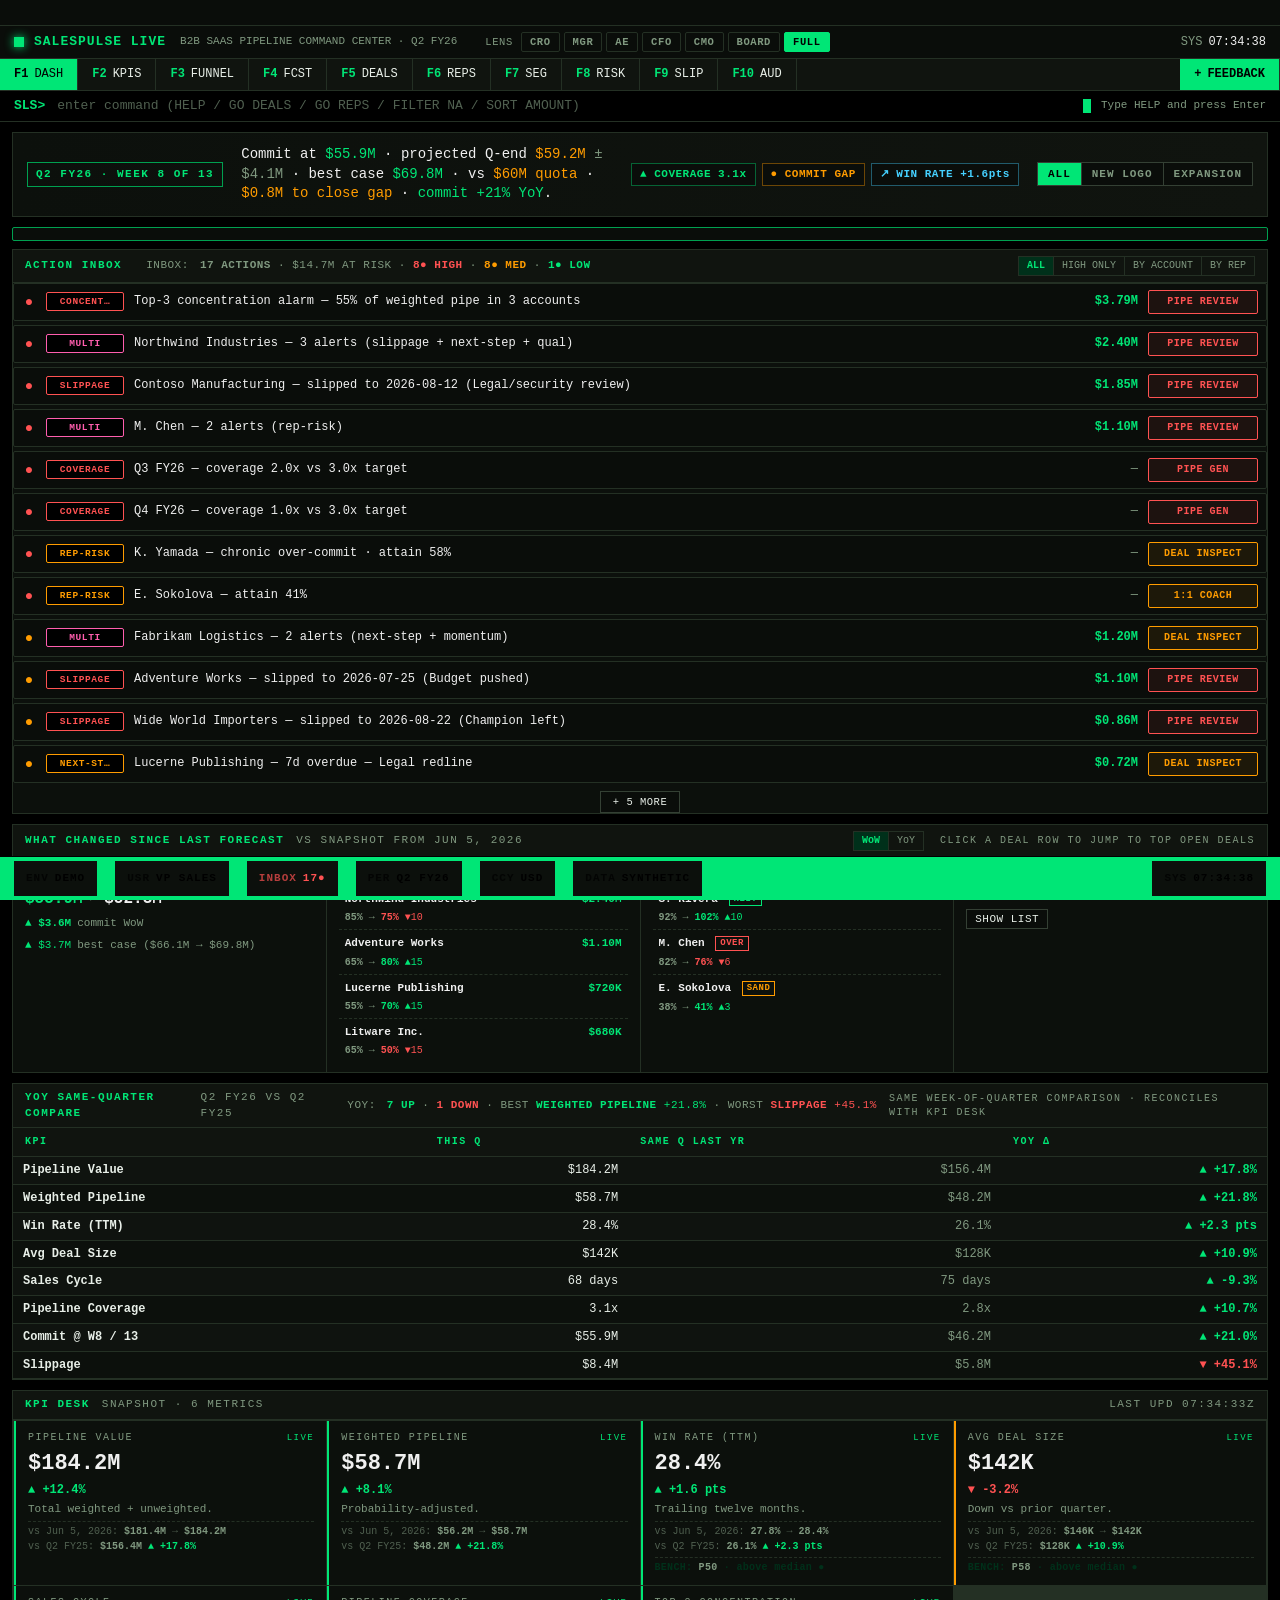
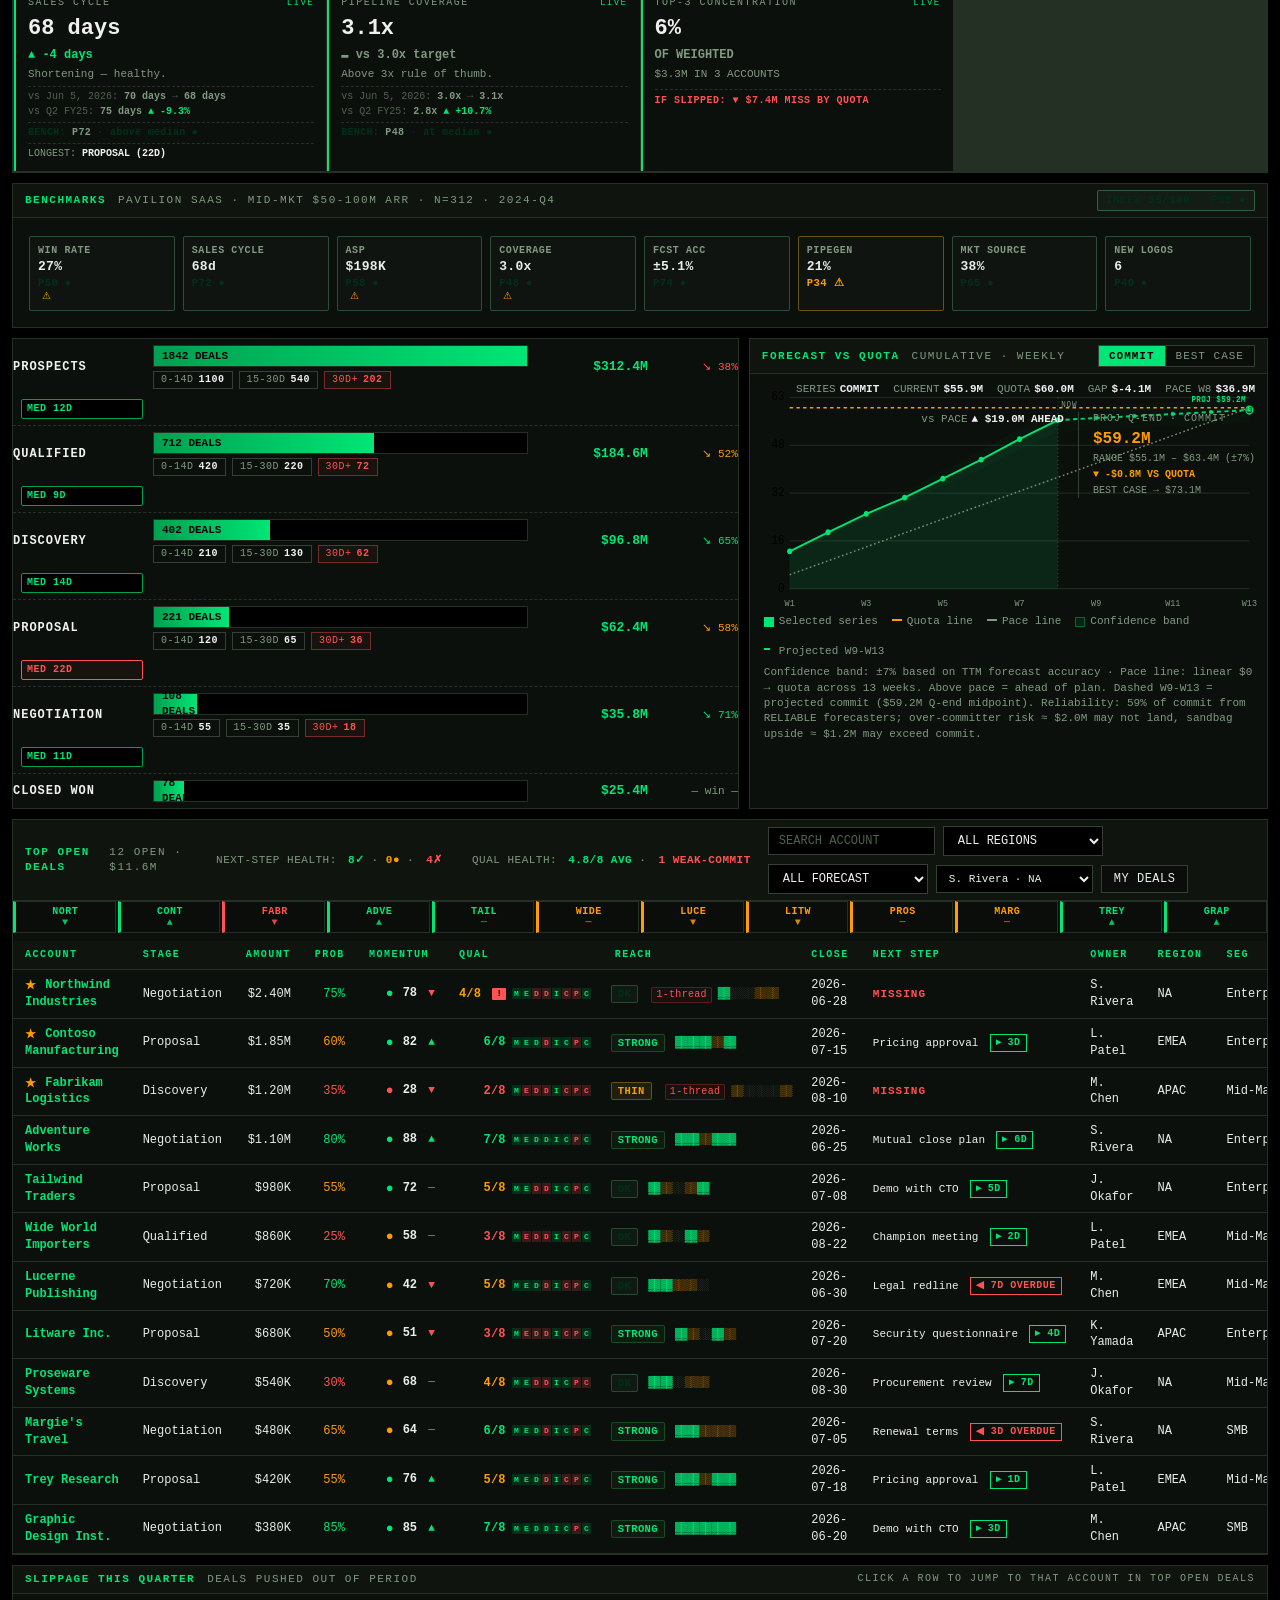
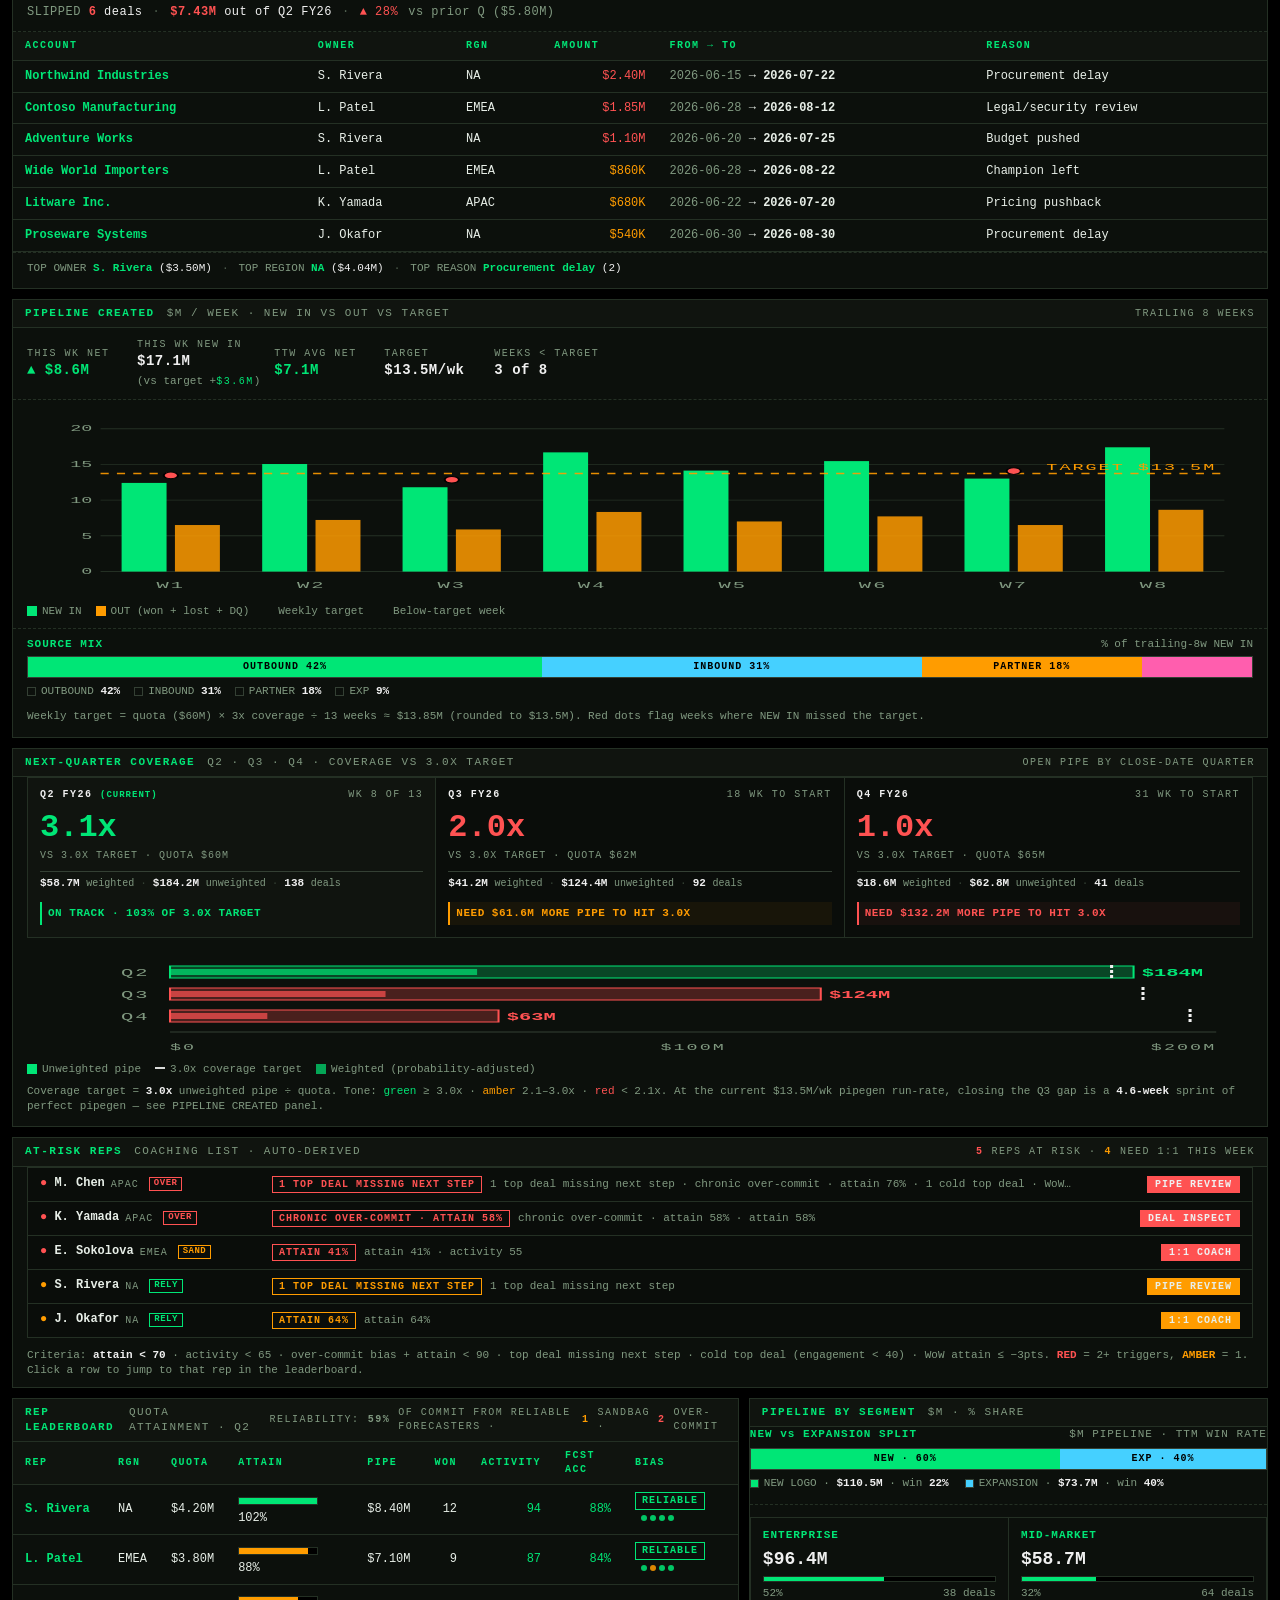
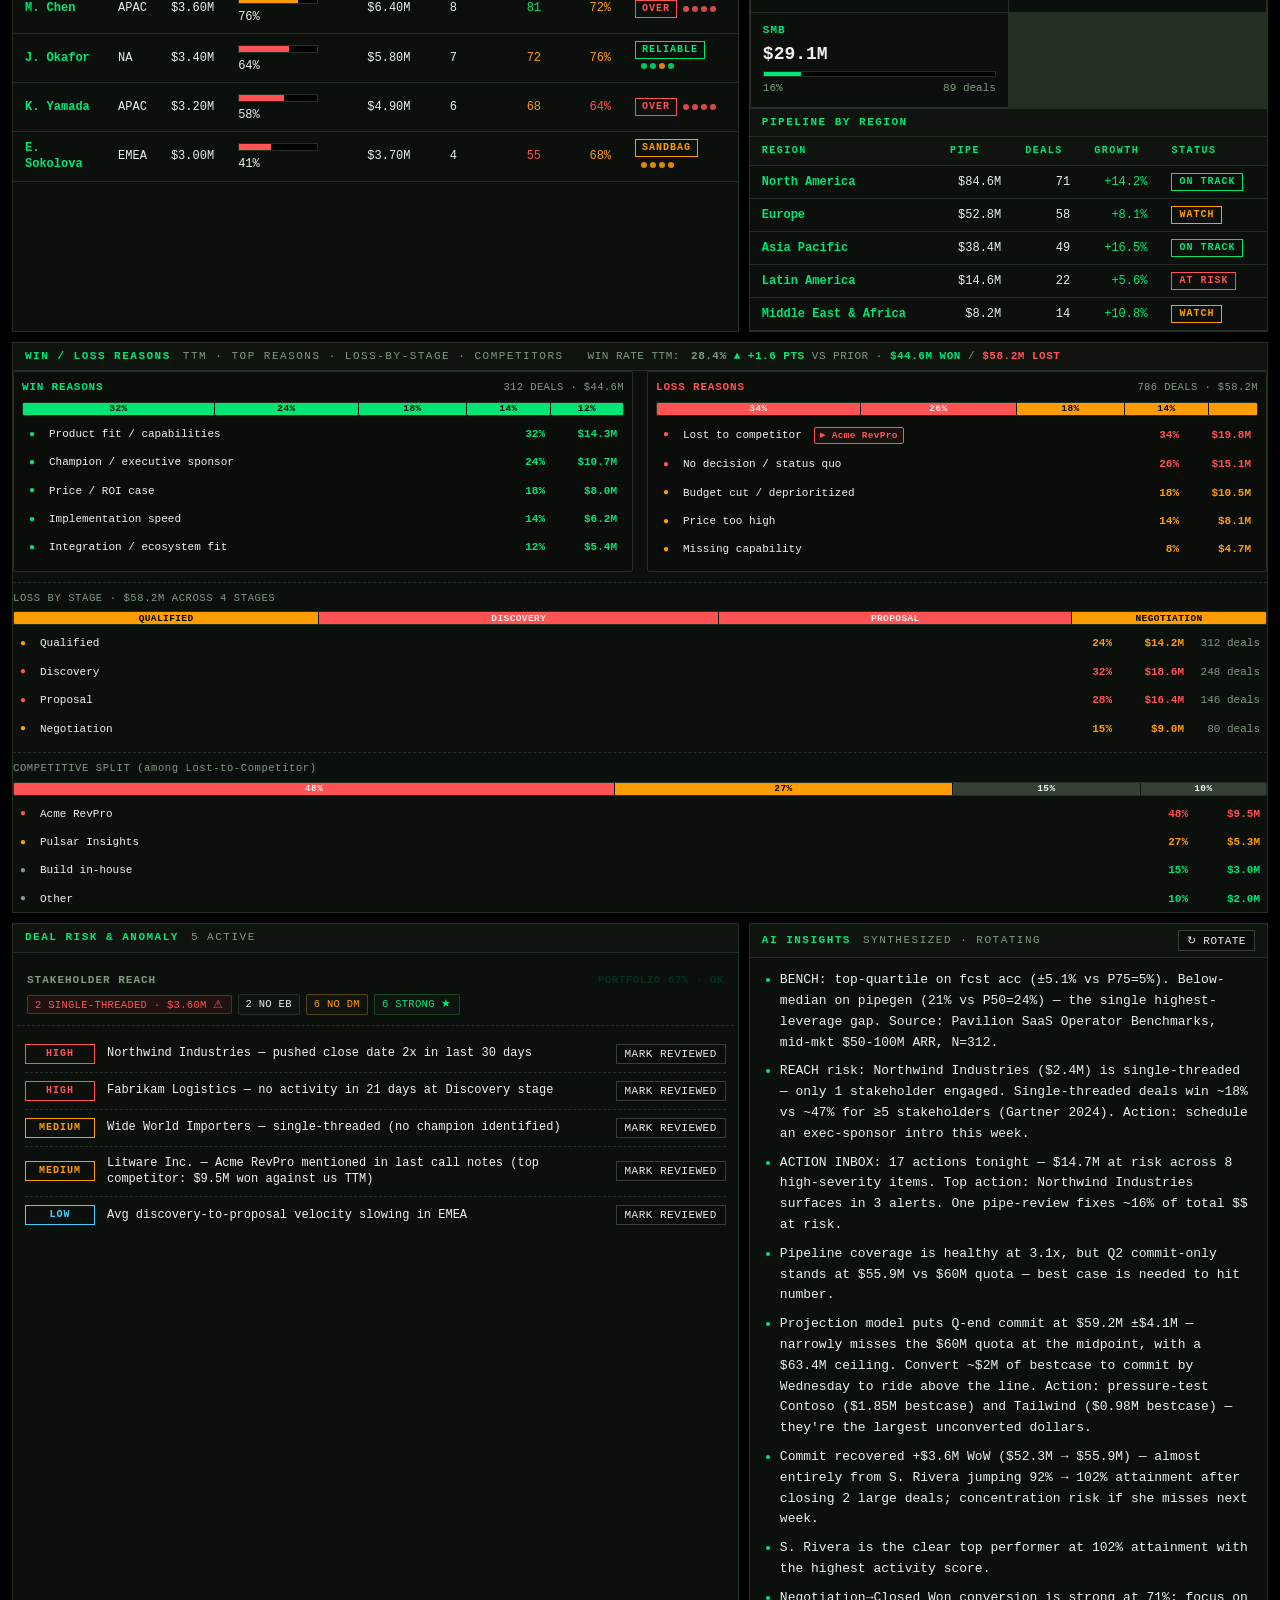
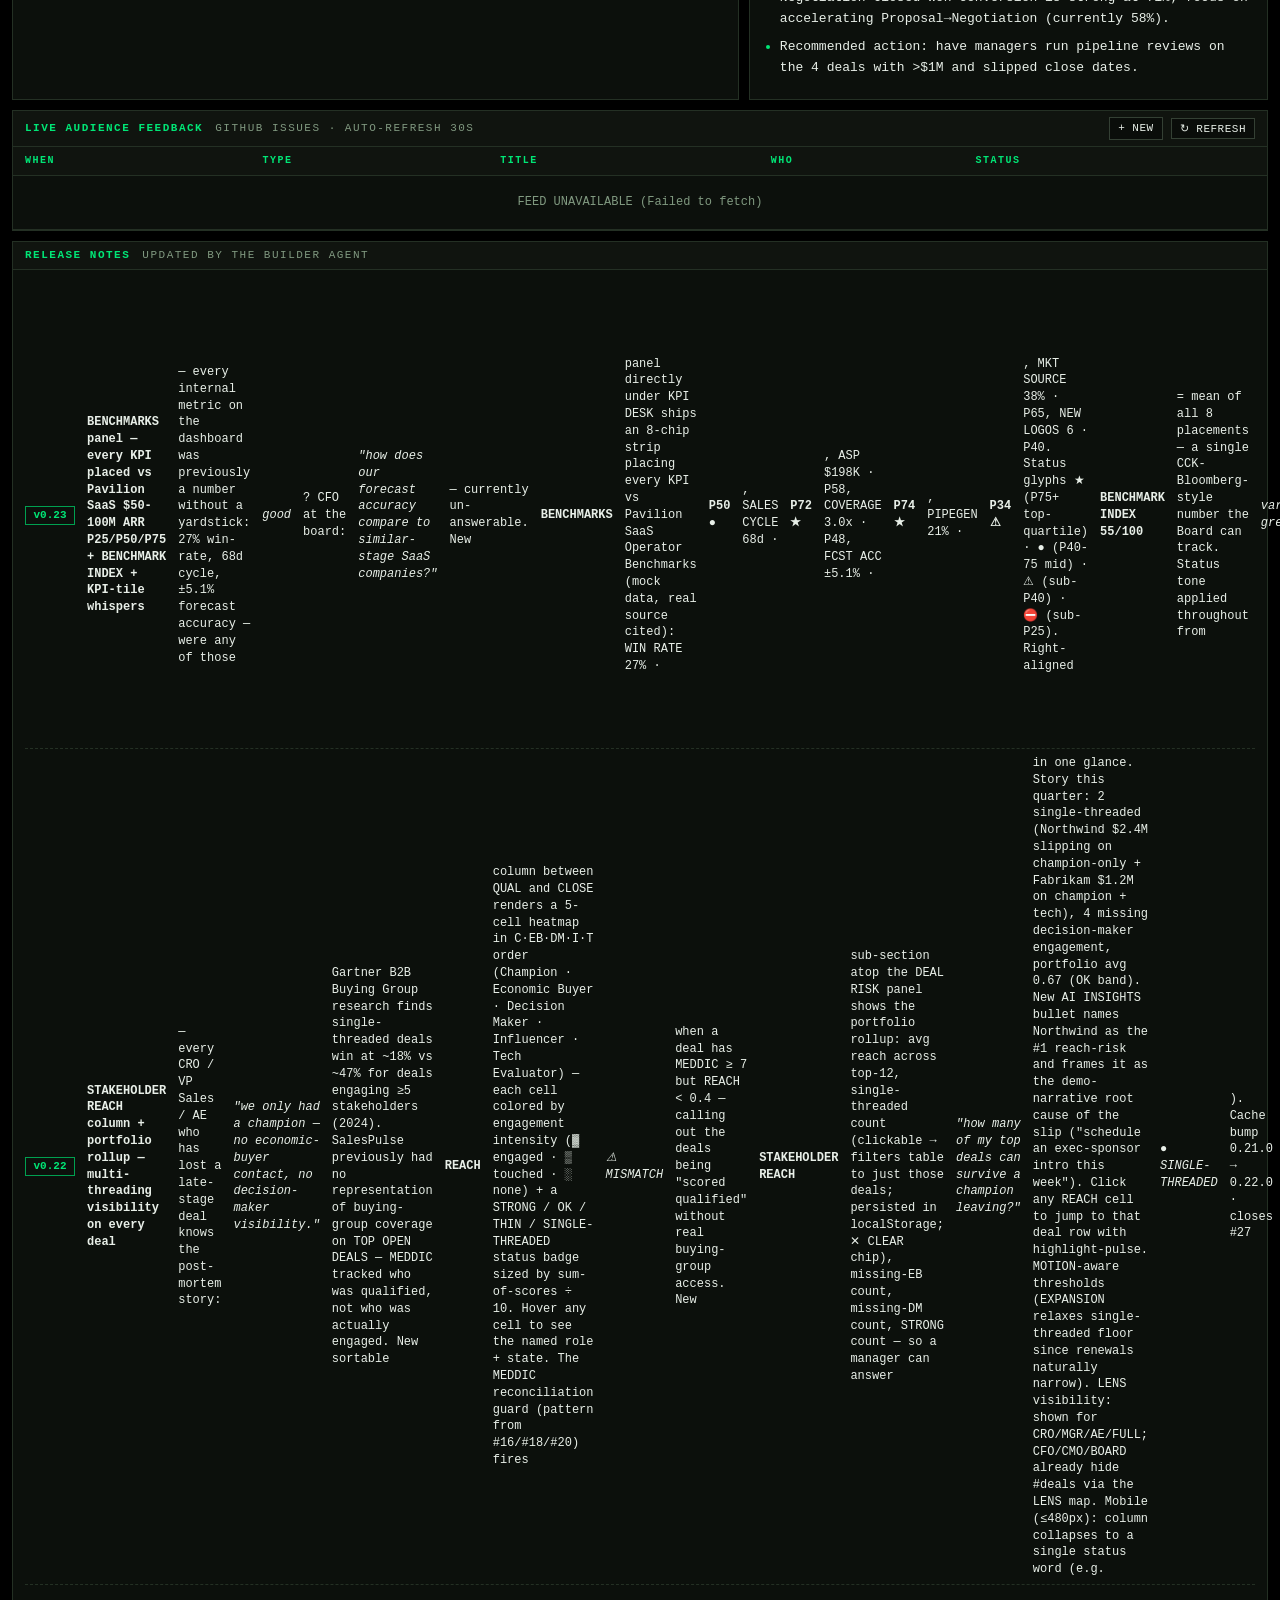
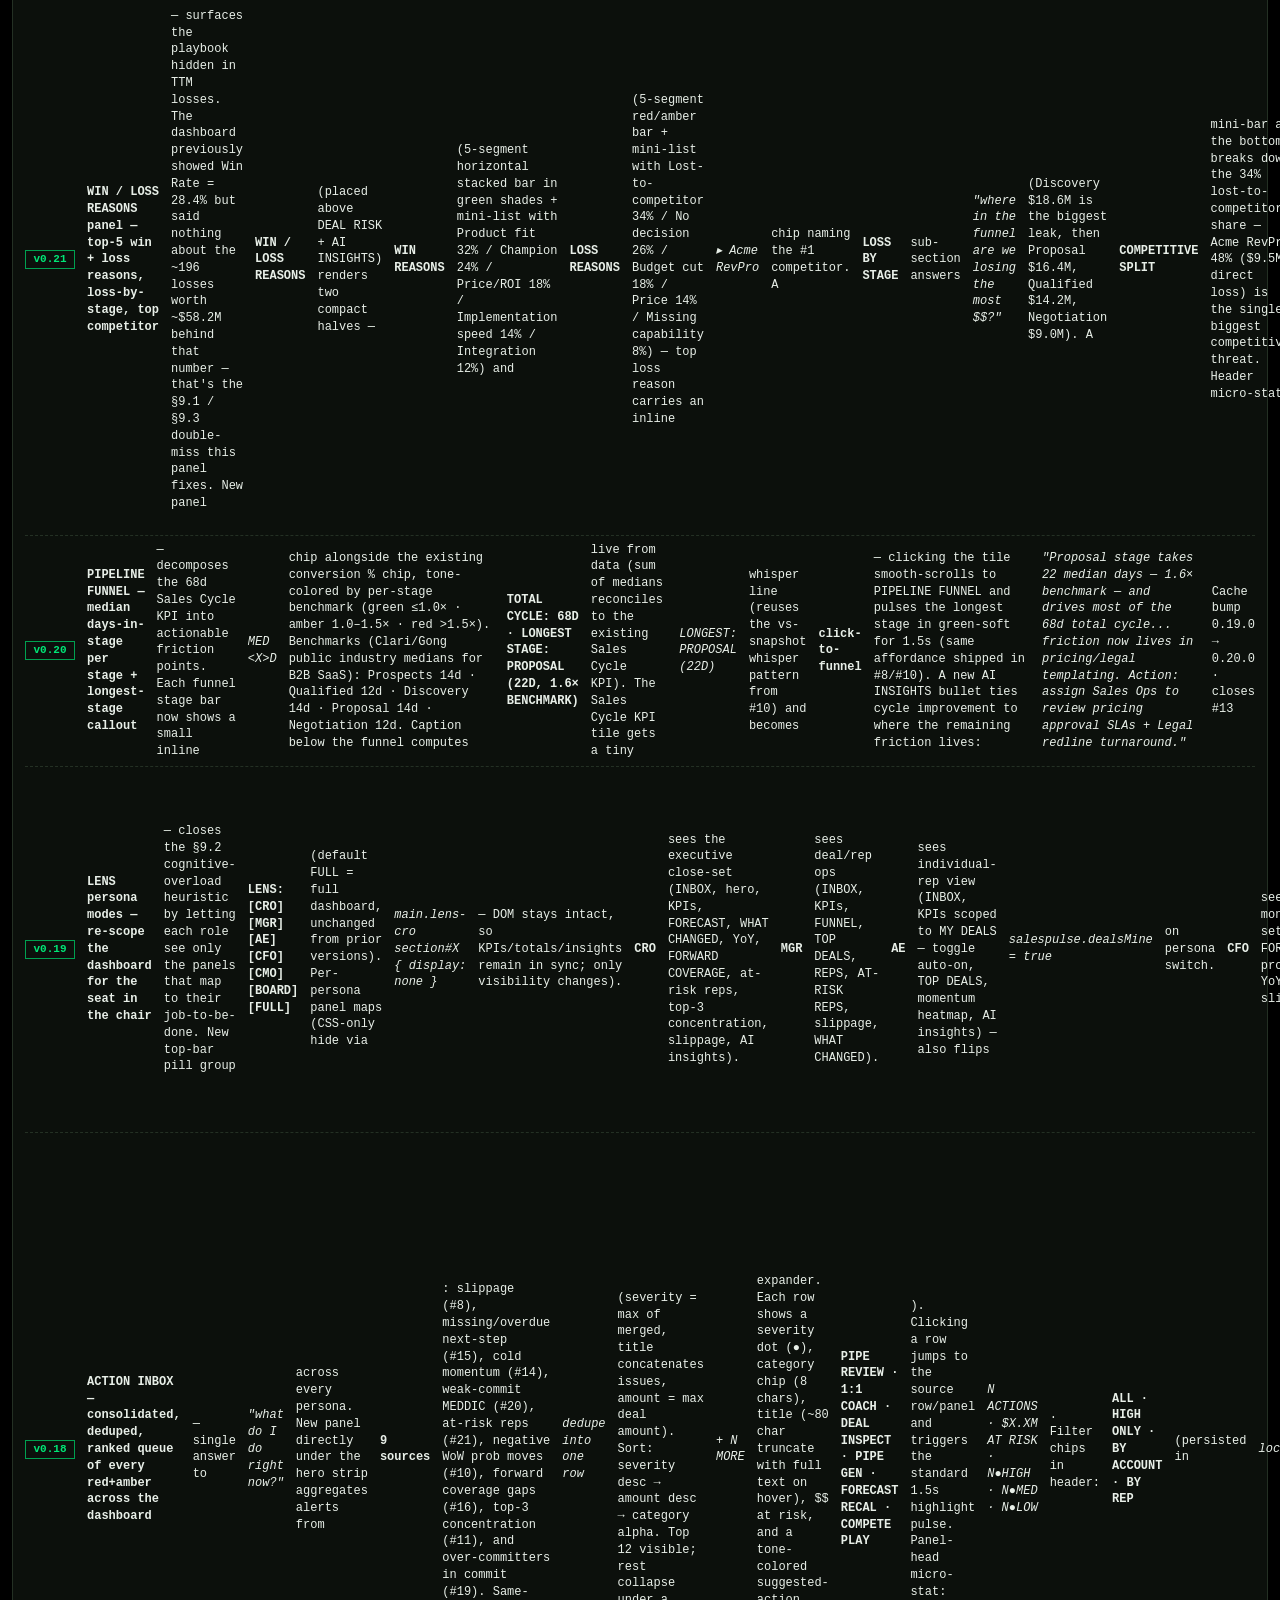
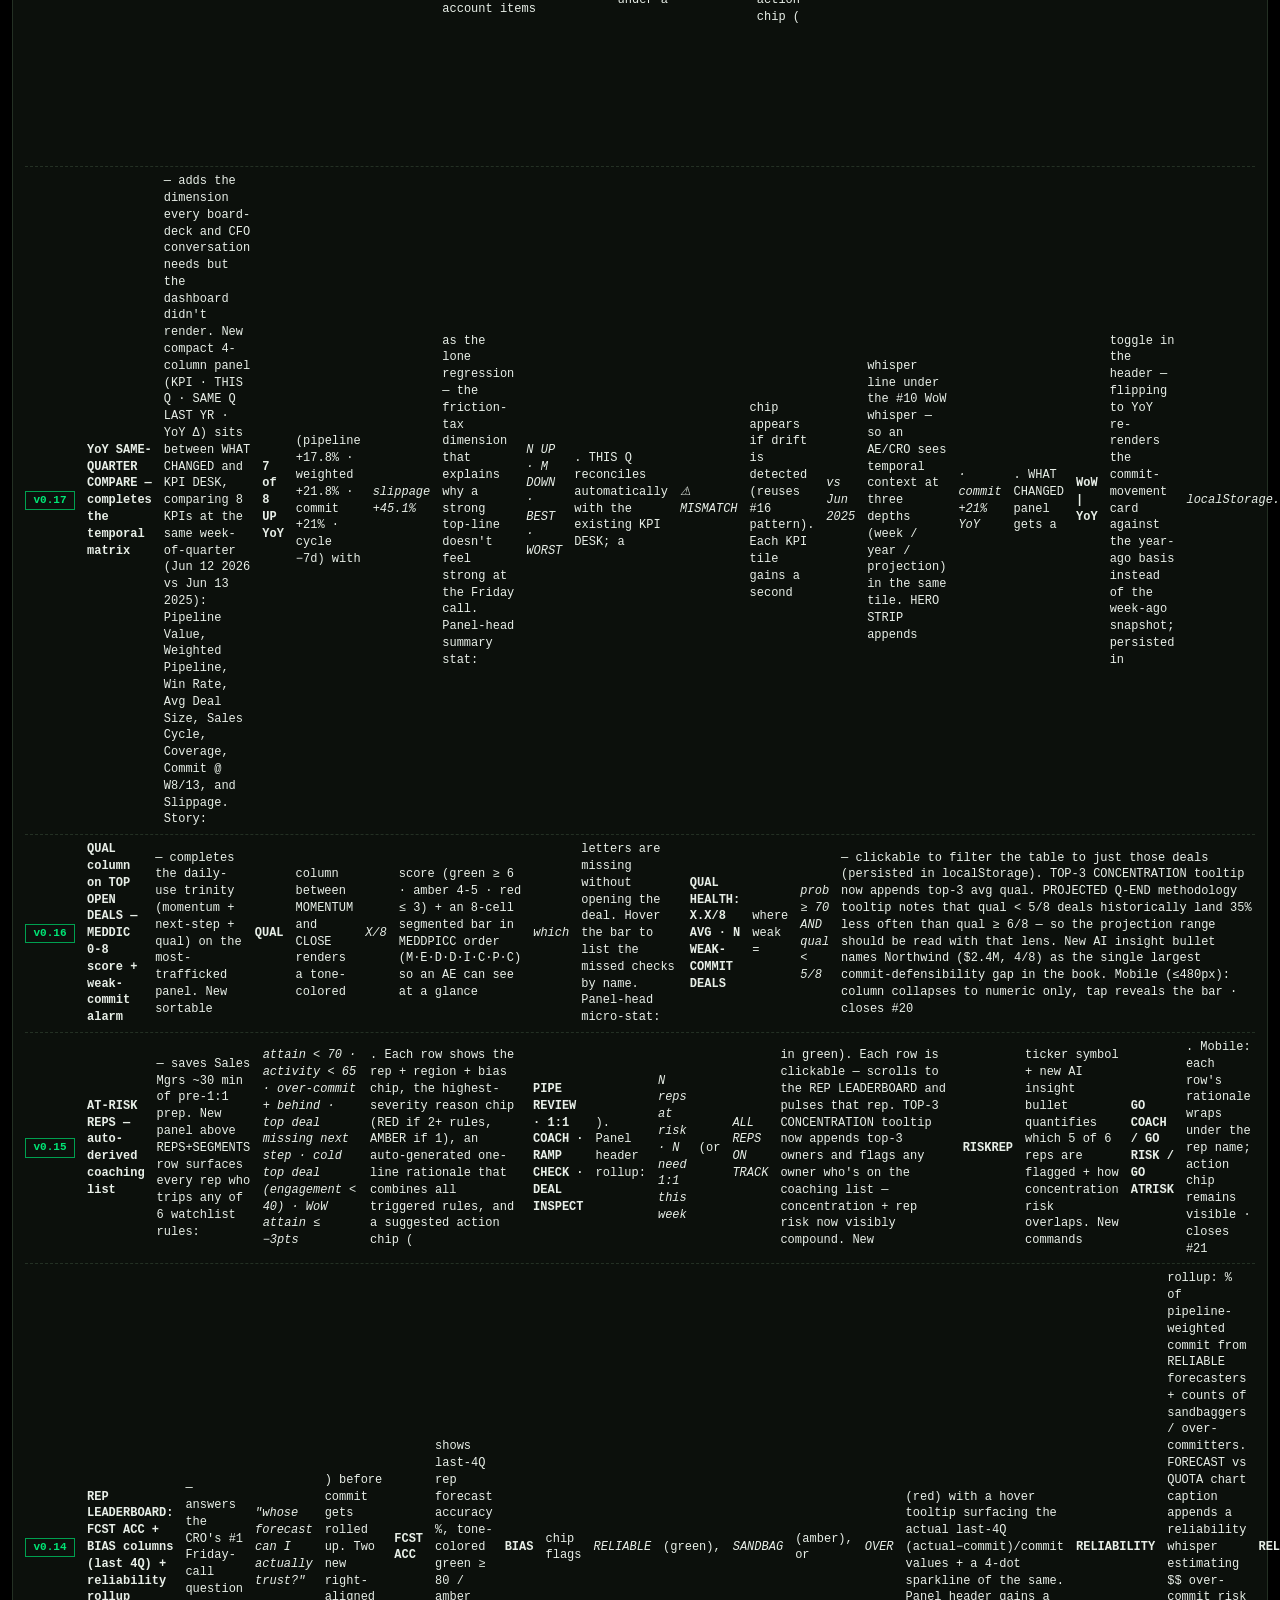
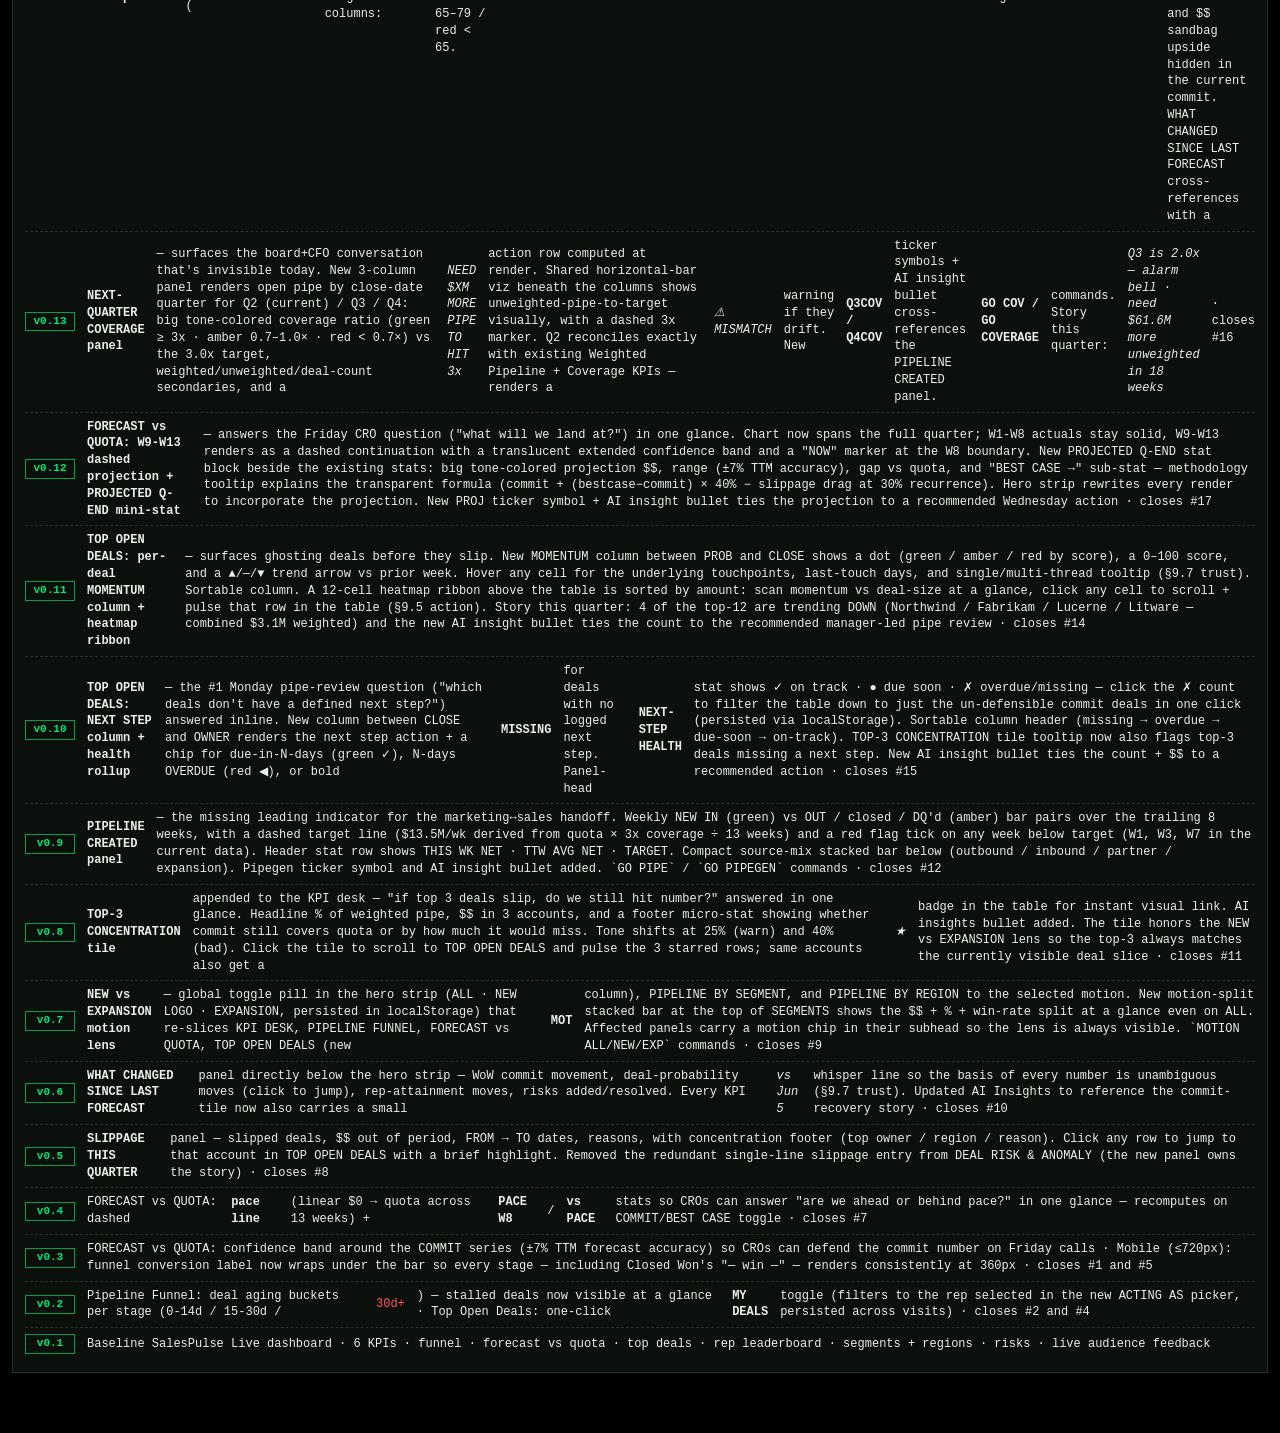
==== index.html @ 8978ef55 "v0.23: #30 BENCHMARKS panel — every KPI placed vs Pavilion SaaS quartiles + INDEX + KPI-tile whisper" ====
<!doctype html>
<html lang="en">
<head>
  <meta charset="utf-8" />
  <meta name="viewport" content="width=device-width, initial-scale=1" />
  <title>SALESPULSE LIVE · TERMINAL</title>
  <meta name="description" content="SalesPulse Live — Bloomberg-style sales pipeline command center for VPs of Sales, RevOps, and AEs. Synthetic data only." />
  <link rel="stylesheet" href="styles.css?v=0.23.0" />
</head>
<body>
  <a class="skip-link" href="#main">Skip to main content</a>

  <!-- TICKER -->
  <div class="ticker" aria-label="Ticker tape">
    <div class="ticker-track" id="ticker-track"></div>
  </div>

  <!-- TOP BAR -->
  <div class="terminal-bar" role="banner">
    <div class="brand">
      <span class="dot" aria-hidden="true"></span>
      <span>SALESPULSE&nbsp;LIVE</span>
      <span class="sub">B2B SAAS PIPELINE COMMAND CENTER · Q2 FY26</span>
    </div>
    <!-- LENS persona modes (#24) — re-scope the dashboard for the seat in the chair -->
    <div class="lens-pills" id="lens-pills" role="group" aria-label="Persona lens (Shift+F1-F7 to cycle)">
      <span class="lens-lbl">LENS</span>
      <button type="button" class="lens-pill" data-lens="cro"   aria-pressed="false" title="Shift+F1 — CRO / VP-Sales view">CRO</button>
      <button type="button" class="lens-pill" data-lens="mgr"   aria-pressed="false" title="Shift+F2 — Sales Manager view">MGR</button>
      <button type="button" class="lens-pill" data-lens="ae"    aria-pressed="false" title="Shift+F3 — Account Executive view">AE</button>
      <button type="button" class="lens-pill" data-lens="cfo"   aria-pressed="false" title="Shift+F4 — CFO view">CFO</button>
      <button type="button" class="lens-pill" data-lens="cmo"   aria-pressed="false" title="Shift+F5 — CMO view">CMO</button>
      <button type="button" class="lens-pill" data-lens="board" aria-pressed="false" title="Shift+F6 — Board view">BOARD</button>
      <button type="button" class="lens-pill active" data-lens="full" aria-pressed="true" title="Shift+F7 — Full dashboard">FULL</button>
    </div>
    <div class="clock"><span class="lbl">SYS</span><span id="clock">--:--:--</span></div>
  </div>

  <!-- FUNCTION KEYS -->
  <nav class="fkeys" aria-label="Function keys">
    <a class="fkey active" href="#dashboard"><span class="k">F1</span> DASH</a>
    <a class="fkey" href="#kpis"><span class="k">F2</span> KPIS</a>
    <a class="fkey" href="#funnel"><span class="k">F3</span> FUNNEL</a>
    <a class="fkey" href="#forecast"><span class="k">F4</span> FCST</a>
    <a class="fkey" href="#deals"><span class="k">F5</span> DEALS</a>
    <a class="fkey" href="#reps"><span class="k">F6</span> REPS</a>
    <a class="fkey" href="#segments"><span class="k">F7</span> SEG</a>
    <a class="fkey" href="#risks"><span class="k">F8</span> RISK</a>
    <a class="fkey" href="#slippage"><span class="k">F9</span> SLIP</a>
    <a class="fkey" href="#audience"><span class="k">F10</span> AUD</a>
    <a class="fkey primary" href="requests.html"><span class="k">+</span> FEEDBACK</a>
  </nav>

  <!-- COMMAND BAR -->
  <div class="cmd-bar">
    <span class="prompt">SLS&gt;</span>
    <input id="cmd" type="text" placeholder="enter command (HELP / GO DEALS / GO REPS / FILTER NA / SORT AMOUNT)" aria-label="Command input" />
    <span class="cursor" aria-hidden="true"></span>
    <span class="hint">Type HELP and press Enter</span>
  </div>

  <main id="main">

    <!-- HERO STRIP -->
    <section class="hero" aria-labelledby="hero-title">
      <span class="label">Q2 FY26 · WEEK 8 OF 13</span>
      <div class="summary" id="hero-title">
        <span id="hero-summary">Commit at <span class="green">$55.9M</span> vs <span class="amber">$60M quota</span> · best case <span class="green">$69.8M</span> · need <span class="amber">$4.1M</span> to close gap.</span>
      </div>
      <div class="chips">
        <span class="chip good">▲ COVERAGE 3.1x</span>
        <span class="chip warn">● COMMIT GAP</span>
        <span class="chip info">↗ WIN RATE +1.6pts</span>
      </div>
      <div class="motion-pill" role="tablist" aria-label="Deal motion lens (NEW LOGO vs EXPANSION)">
        <button class="motion-seg active" type="button" role="tab" data-motion="all"       aria-selected="true">ALL</button>
        <button class="motion-seg"        type="button" role="tab" data-motion="new"       aria-selected="false">NEW LOGO</button>
        <button class="motion-seg"        type="button" role="tab" data-motion="expansion" aria-selected="false">EXPANSION</button>
      </div>
    </section>

    <!-- LENS preview chip (#24) — visible when non-FULL persona active -->
    <div id="lens-chip" class="lens-chip" hidden></div>

    <!-- ACTION INBOX (#23) — consolidated/deduped/ranked queue of every red/amber across the dashboard.
         Placed directly under the hero strip per spec — second thing a CRO sees after the headline gap. -->
    <section id="inbox" class="panel" aria-labelledby="inbox-title">
      <div class="panel-head">
        <span class="title" id="inbox-title">ACTION INBOX</span>
        <span class="deals-health" id="inbox-stat" aria-live="polite"></span>
        <div class="right inbox-controls" role="group" aria-label="Inbox view">
          <span class="chg-toggle inbox-filters">
            <button type="button" class="seg active" data-inbox-view="all"     aria-pressed="true">ALL</button>
            <button type="button" class="seg"        data-inbox-view="high"    aria-pressed="false">HIGH ONLY</button>
            <button type="button" class="seg"        data-inbox-view="account" aria-pressed="false">BY ACCOUNT</button>
            <button type="button" class="seg"        data-inbox-view="rep"     aria-pressed="false">BY REP</button>
          </span>
        </div>
      </div>
      <div class="panel-body tight">
        <ul id="inbox-list" class="inbox-list" aria-live="polite"></ul>
        <div id="inbox-more" class="inbox-more" hidden></div>
      </div>
    </section>

    <!-- WHAT CHANGED SINCE LAST FORECAST -->
    <section id="changed" class="panel" aria-labelledby="chg-title">
      <div class="panel-head">
        <span class="title" id="chg-title">WHAT CHANGED SINCE LAST FORECAST</span>
        <span class="sub" id="chg-basis">SNAPSHOT DIFF</span>
        <div class="right">
          <span class="chg-toggle" role="group" aria-label="Comparison basis">
            <button type="button" class="seg active" data-basis="wow" aria-pressed="true" title="Week-over-week vs prior snapshot">WoW</button>
            <button type="button" class="seg"        data-basis="yoy" aria-pressed="false" title="Year-over-year vs same quarter last year">YoY</button>
          </span>
          <span class="muted" style="font-size:10px;margin-left:8px;">Click a deal row to jump to TOP OPEN DEALS</span>
        </div>
      </div>
      <div class="panel-body tight">
        <div class="changed-grid">
          <div class="change-card" id="chg-commit"  aria-label="Commit movement"></div>
          <div class="change-card" id="chg-deals"   aria-label="Deal probability moves"></div>
          <div class="change-card" id="chg-reps"    aria-label="Rep attainment moves"></div>
          <div class="change-card" id="chg-risks"   aria-label="Risks added or resolved"></div>
        </div>
      </div>
    </section>

    <!-- YoY SAME-QUARTER COMPARE (#22) -->
    <section id="yoy" class="panel" aria-labelledby="yoy-title">
      <div class="panel-head">
        <span class="title" id="yoy-title">YoY SAME-QUARTER COMPARE</span>
        <span class="sub" id="yoy-sub">Q2 FY26 vs Q2 FY25</span>
        <span class="deals-health" id="yoy-stat" aria-live="polite"></span>
        <div class="right">
          <span class="muted" style="font-size:10px;">Same week-of-quarter comparison · reconciles with KPI DESK</span>
        </div>
      </div>
      <div class="panel-body tight" style="overflow-x:auto;">
        <table class="data-table" id="yoy-table">
          <thead>
            <tr>
              <th>KPI</th>
              <th class="num">THIS Q</th>
              <th class="num">SAME Q LAST YR</th>
              <th class="num">YoY Δ</th>
            </tr>
          </thead>
          <tbody id="yoy-tbody"></tbody>
        </table>
      </div>
    </section>

    <!-- KPI DESK -->
    <section id="dashboard" class="panel" aria-labelledby="kpi-title">
      <div class="panel-head">
        <span class="title" id="kpi-title">KPI DESK</span>
        <span class="sub">SNAPSHOT · 6 METRICS</span>
        <span class="right muted" id="kpi-stamp"></span>
      </div>
      <div id="kpi-grid" class="kpi-grid" aria-live="polite"></div>
    </section>

    <!-- BENCHMARKS (#30) -->
    <section id="benchmarks" class="panel" aria-labelledby="bench-title">
      <div class="panel-head">
        <span class="title" id="bench-title">BENCHMARKS</span>
        <span class="sub" id="bench-sub">PAVILION SaaS · MID-MKT $50-100M ARR · N=312 · 2024-Q4</span>
        <span class="right" id="bench-index" aria-live="polite"></span>
      </div>
      <div class="panel-body">
        <div id="bench-strip" class="bench-strip" aria-live="polite"></div>
        <div id="bench-source" class="bench-source" hidden></div>
      </div>
    </section>

    <!-- FUNNEL + FORECAST -->
    <div class="row-grid cols-2">
      <section id="funnel" class="panel" aria-labelledby="funnel-title">
        <div class="panel-head">
          <span class="title" id="funnel-title">PIPELINE FUNNEL</span>
          <span class="sub">$M · STAGE → STAGE CONVERSION · MED DAYS</span>
        </div>
        <div class="panel-body tight">
          <div class="funnel" id="funnel"></div>
          <div class="funnel-cycle" id="funnel-cycle" aria-live="polite"></div>
        </div>
      </section>

      <section id="forecast" class="panel" aria-labelledby="forecast-title">
        <div class="panel-head">
          <span class="title" id="forecast-title">FORECAST vs QUOTA</span>
          <span class="sub">CUMULATIVE · WEEKLY</span>
          <div class="right">
            <div class="toggle-group" role="tablist">
              <button class="toggle active" role="tab" data-series="commit">COMMIT</button>
              <button class="toggle" role="tab" data-series="bestcase">BEST CASE</button>
            </div>
          </div>
        </div>
        <div class="panel-body tight">
          <div class="chart-wrap">
            <div class="chart-stat" id="chart-stat"></div>
            <svg class="chart-svg" id="chart-svg" viewBox="0 0 600 240" preserveAspectRatio="none" role="img" aria-label="Forecast vs quota chart"></svg>
          </div>
          <div class="chart-legend">
            <span><span class="swatch" style="background:var(--green)"></span>Selected series</span>
            <span><span class="swatch" style="background:var(--amber);height:2px;margin-bottom:3px;"></span>Quota line</span>
            <span><span class="swatch swatch-pace"></span>Pace line</span>
            <span><span class="swatch swatch-band"></span>Confidence band</span>
            <span><span class="swatch swatch-proj"></span>Projected W9-W13</span>
          </div>
          <div class="chart-caption" id="chart-caption"></div>
        </div>
      </section>
    </div>

    <!-- TOP DEALS -->
    <section id="deals" class="panel" aria-labelledby="deals-title">
      <div class="panel-head">
        <span class="title" id="deals-title">TOP OPEN DEALS</span>
        <span class="sub" id="deals-count"></span>
        <span class="deals-health" id="deals-health" aria-live="polite"></span>
        <span class="deals-health" id="deals-qual" aria-live="polite"></span>
        <div class="right controls">
          <input id="deal-search" class="input" type="search" placeholder="SEARCH ACCOUNT" aria-label="Search account" />
          <select id="deal-region" class="input" aria-label="Filter region">
            <option value="all">ALL REGIONS</option>
            <option>NA</option><option>EMEA</option><option>APAC</option>
          </select>
          <select id="deal-forecast" class="input" aria-label="Filter forecast">
            <option value="all">ALL FORECAST</option>
            <option value="commit">COMMIT</option>
            <option value="bestcase">BEST CASE</option>
            <option value="upside">UPSIDE</option>
          </select>
          <select id="deal-me" class="input input-sm" aria-label="Acting as rep" title="Who am I? Used by the MY DEALS filter."></select>
          <button id="deal-mine" class="btn" type="button" aria-pressed="false" title="Filter to deals I own">MY DEALS</button>
        </div>
      </div>
      <div class="panel-body tight" style="overflow-x:auto;">
        <div id="mo-heat" class="mo-heat" aria-label="Top deals momentum heatmap — sorted by amount"></div>
        <table class="data-table">
          <thead>
            <tr>
              <th>ACCOUNT</th>
              <th>STAGE</th>
              <th class="num">AMOUNT</th>
              <th class="num">PROB</th>
              <th class="num sortable" id="th-momentum" title="Sort by momentum score">MOMENTUM</th>
              <th class="num sortable" id="th-qual" title="Sort by MEDDIC qualification score (0–8)">QUAL</th>
              <th class="num sortable" id="th-reach" title="Sort by stakeholder reach — buying-group coverage across C/EB/DM/I/T">REACH</th>
              <th>CLOSE</th>
              <th class="sortable" id="th-nextstep" title="Sort by next-step health: missing → overdue → on-track">NEXT STEP</th>
              <th>OWNER</th>
              <th>REGION</th>
              <th>SEG</th>
              <th>MOT</th>
              <th>FCST</th>
            </tr>
          </thead>
          <tbody id="deals-tbody"></tbody>
        </table>
      </div>
    </section>

    <!-- SLIPPAGE THIS QUARTER -->
    <section id="slippage" class="panel" aria-labelledby="slip-title">
      <div class="panel-head">
        <span class="title" id="slip-title">SLIPPAGE THIS QUARTER</span>
        <span class="sub">DEALS PUSHED OUT OF PERIOD</span>
        <div class="right">
          <span class="muted" style="font-size:10px;">Click a row to jump to that account in TOP OPEN DEALS</span>
        </div>
      </div>
      <div class="panel-body tight">
        <div class="slip-stat" id="slip-stat" aria-live="polite"></div>
        <div class="slip-table-wrap" style="overflow-x:auto;">
          <table class="data-table slip-table">
            <thead>
              <tr>
                <th>ACCOUNT</th>
                <th>OWNER</th>
                <th>RGN</th>
                <th class="num">AMOUNT</th>
                <th>FROM → TO</th>
                <th>REASON</th>
              </tr>
            </thead>
            <tbody id="slip-tbody"></tbody>
          </table>
        </div>
        <div class="slip-foot" id="slip-foot"></div>
      </div>
    </section>

    <!-- PIPELINE CREATED (Pipegen — leading indicator) -->
    <section id="pipegen" class="panel" aria-labelledby="pipe-title">
      <div class="panel-head">
        <span class="title" id="pipe-title">PIPELINE CREATED</span>
        <span class="sub">$M / WEEK · NEW IN vs OUT vs TARGET</span>
        <span class="right muted" id="pipe-stamp" style="font-size:10px;">Trailing 8 weeks</span>
      </div>
      <div class="panel-body tight">
        <div class="pipe-stat" id="pipe-stat" aria-live="polite"></div>
        <div class="pipe-chart-wrap">
          <svg class="pipe-svg" id="pipe-svg" viewBox="0 0 600 200" preserveAspectRatio="none" role="img" aria-label="Weekly pipeline created chart"></svg>
        </div>
        <div class="pipe-legend">
          <span><span class="swatch" style="background:var(--green)"></span>NEW IN</span>
          <span><span class="swatch" style="background:var(--amber)"></span>OUT (won + lost + DQ)</span>
          <span><span class="swatch swatch-pipe-target"></span>Weekly target</span>
          <span><span class="swatch swatch-pipe-miss"></span>Below-target week</span>
        </div>
        <div class="pipe-mix-head">
          <span>SOURCE MIX</span><span class="muted">% of trailing-8w NEW IN</span>
        </div>
        <div class="pipe-mix" id="pipe-mix" aria-label="Source mix of new pipeline"></div>
        <div class="pipe-caption" id="pipe-caption"></div>
      </div>
    </section>

    <!-- NEXT-QUARTER COVERAGE (#16) — Q2/Q3/Q4 coverage ratios + pipegen gap -->
    <section id="forward-cov" class="panel" aria-labelledby="fcov-title">
      <div class="panel-head">
        <span class="title" id="fcov-title">NEXT-QUARTER COVERAGE</span>
        <span class="sub">Q2 · Q3 · Q4 · COVERAGE vs 3.0x TARGET</span>
        <span class="right muted" id="fcov-stamp" style="font-size:10px;">Open pipe by close-date quarter</span>
      </div>
      <div class="panel-body tight">
        <div class="fc-grid" id="fc-grid" aria-live="polite"></div>
        <div class="fc-bar-wrap" aria-label="Unweighted pipeline by quarter vs 3x target">
          <svg class="fc-svg" id="fc-svg" viewBox="0 0 600 110" preserveAspectRatio="none" role="img"></svg>
        </div>
        <div class="fc-legend">
          <span><span class="swatch" style="background:var(--green)"></span>Unweighted pipe</span>
          <span><span class="swatch swatch-fc-target"></span>3.0x coverage target</span>
          <span><span class="swatch swatch-fc-w"></span>Weighted (probability-adjusted)</span>
        </div>
        <div class="fc-caption" id="fc-caption"></div>
      </div>
    </section>

    <!-- REPS + SEGMENTS row -->
    <!-- AT-RISK REPS coaching list (#21) — saves Sales Mgr 30 min of pre-1:1 prep -->
    <section id="at-risk-reps" class="panel" aria-labelledby="ar-title">
      <div class="panel-head">
        <span class="title" id="ar-title">AT-RISK REPS</span>
        <span class="sub">COACHING LIST · AUTO-DERIVED</span>
        <span class="right muted" id="ar-stat" style="font-size:10px;"></span>
      </div>
      <div class="panel-body tight">
        <div class="ar-list" id="ar-list" aria-live="polite"></div>
        <div class="ar-caption" id="ar-caption"></div>
      </div>
    </section>

    <div class="row-grid cols-2">
      <section id="reps" class="panel" aria-labelledby="reps-title">
        <div class="panel-head">
          <span class="title" id="reps-title">REP LEADERBOARD</span>
          <span class="sub">QUOTA ATTAINMENT · Q2</span>
          <span class="right muted" id="reps-rely" style="font-size:10px;"></span>
        </div>
        <div class="panel-body tight" style="overflow-x:auto;">
          <table class="data-table">
            <thead>
              <tr>
                <th>REP</th>
                <th>RGN</th>
                <th class="num">QUOTA</th>
                <th>ATTAIN</th>
                <th class="num">PIPE</th>
                <th class="num">WON</th>
                <th class="num">ACTIVITY</th>
                <th class="num" title="Last 4Q forecast accuracy %">FCST ACC</th>
                <th title="Forecast bias: RELIABLE · SANDBAG · OVER-COMMIT — last 4Q (actual−commit)/commit">BIAS</th>
              </tr>
            </thead>
            <tbody id="reps-tbody"></tbody>
          </table>
        </div>
      </section>

      <section id="segments" class="panel" aria-labelledby="seg-title">
        <div class="panel-head">
          <span class="title" id="seg-title">PIPELINE BY SEGMENT</span>
          <span class="sub">$M · % SHARE</span>
        </div>
        <div class="panel-body tight">
          <div class="motion-split" id="motion-split"></div>
          <div class="seg-grid" id="seg-grid"></div>
        </div>
        <div class="panel-head" style="border-top:1px solid var(--border);">
          <span class="title">PIPELINE BY REGION</span>
        </div>
        <div class="panel-body tight" style="overflow-x:auto;">
          <table class="data-table">
            <thead>
              <tr>
                <th>REGION</th>
                <th class="num">PIPE</th>
                <th class="num">DEALS</th>
                <th class="num">GROWTH</th>
                <th>STATUS</th>
              </tr>
            </thead>
            <tbody id="region-tbody"></tbody>
          </table>
        </div>
      </section>
    </div>

    <!-- WIN / LOSS REASONS (#18) — TTM playbook hidden in losses -->
    <section id="winloss" class="panel" aria-labelledby="winloss-title">
      <div class="panel-head">
        <span class="title" id="winloss-title">WIN / LOSS REASONS</span>
        <span class="sub">TTM · TOP REASONS · LOSS-BY-STAGE · COMPETITORS</span>
        <span class="deals-health" id="winloss-stat" aria-live="polite"></span>
      </div>
      <div class="panel-body tight">
        <div class="winloss-grid">
          <div class="winloss-half winloss-win">
            <div class="winloss-half-head">
              <span class="winloss-half-title good">WIN REASONS</span>
              <span class="winloss-half-sub" id="winloss-win-sub"></span>
            </div>
            <div class="winloss-bar"     id="winloss-win-bar"  aria-hidden="true"></div>
            <ul   class="winloss-list"   id="winloss-win-list"></ul>
          </div>
          <div class="winloss-half winloss-loss">
            <div class="winloss-half-head">
              <span class="winloss-half-title bad">LOSS REASONS</span>
              <span class="winloss-half-sub" id="winloss-loss-sub"></span>
            </div>
            <div class="winloss-bar"     id="winloss-loss-bar" aria-hidden="true"></div>
            <ul   class="winloss-list"   id="winloss-loss-list"></ul>
          </div>
        </div>
        <div class="winloss-sub-section">
          <div class="winloss-sub-head"><span class="muted">LOSS BY STAGE</span> <span class="muted">·</span> <span id="winloss-stage-sub" class="muted"></span></div>
          <div class="winloss-stage-bar" id="winloss-stage-bar" aria-hidden="true"></div>
          <ul class="winloss-stage-list" id="winloss-stage-list"></ul>
        </div>
        <div class="winloss-sub-section">
          <div class="winloss-sub-head"><span class="muted">COMPETITIVE SPLIT (among Lost-to-Competitor)</span></div>
          <div class="winloss-comp-bar"  id="winloss-comp-bar"  aria-hidden="true"></div>
          <ul class="winloss-comp-list"  id="winloss-comp-list"></ul>
        </div>
      </div>
    </section>

    <!-- RISKS + INSIGHTS -->
    <div class="row-grid cols-2">
      <section id="risks" class="panel" aria-labelledby="risk-title">
        <div class="panel-head">
          <span class="title" id="risk-title">DEAL RISK & ANOMALY</span>
          <span class="sub" id="risk-count"></span>
        </div>
        <div class="panel-body">
          <div id="reach-aggregate" class="reach-aggregate"></div>
          <ul class="risk-list" id="risk-list"></ul>
        </div>
      </section>

      <section id="insights" class="panel" aria-labelledby="ins-title">
        <div class="panel-head">
          <span class="title" id="ins-title">AI INSIGHTS</span>
          <span class="sub">SYNTHESIZED · ROTATING</span>
          <div class="right">
            <button class="btn sm" id="regen-insight">↻ ROTATE</button>
          </div>
        </div>
        <div class="panel-body">
          <ul class="insight-list" id="insight-list"></ul>
        </div>
      </section>
    </div>

    <!-- LIVE AUDIENCE FEEDBACK -->
    <section id="audience" class="panel" aria-labelledby="aud-title">
      <div class="panel-head">
        <span class="title" id="aud-title">LIVE AUDIENCE FEEDBACK</span>
        <span class="sub">GITHUB ISSUES · AUTO-REFRESH 30s</span>
        <div class="right">
          <span class="muted" id="aud-stamp" style="font-size:10px;"></span>
          <a class="btn sm" href="requests.html">+ NEW</a>
          <button class="btn sm" id="aud-refresh">↻ REFRESH</button>
        </div>
      </div>
      <div class="panel-body tight">
        <table class="data-table">
          <thead>
            <tr>
              <th>WHEN</th>
              <th>TYPE</th>
              <th>TITLE</th>
              <th>WHO</th>
              <th>STATUS</th>
            </tr>
          </thead>
          <tbody id="aud-tbody"><tr><td colspan="5" style="text-align:center;color:var(--dim);padding:18px;">LOADING…</td></tr></tbody>
        </table>
      </div>
    </section>

    <!-- RELEASE NOTES -->
    <section id="release" class="panel" aria-labelledby="rel-title">
      <div class="panel-head">
        <span class="title" id="rel-title">RELEASE NOTES</span>
        <span class="sub">UPDATED BY THE BUILDER AGENT</span>
      </div>
      <div class="panel-body">
        <ul class="rel-list">
          <li><span class="ver">v0.23</span> <b>BENCHMARKS panel — every KPI placed vs Pavilion SaaS $50-100M ARR P25/P50/P75 + BENCHMARK INDEX + KPI-tile whispers</b> — every internal metric on the dashboard was previously a number without a yardstick: 27% win-rate, 68d cycle, ±5.1% forecast accuracy — were any of those <i>good</i>? CFO at the board: <i>"how does our forecast accuracy compare to similar-stage SaaS companies?"</i> — currently un-answerable. New <b>BENCHMARKS</b> panel directly under KPI DESK ships an 8-chip strip placing every KPI vs Pavilion SaaS Operator Benchmarks (mock data, real source cited): WIN RATE 27% · <b>P50 ●</b>, SALES CYCLE 68d · <b>P72 ★</b>, ASP $198K · P58, COVERAGE 3.0x · P48, FCST ACC ±5.1% · <b>P74 ★</b>, PIPEGEN 21% · <b>P34 ⚠</b>, MKT SOURCE 38% · P65, NEW LOGOS 6 · P40. Status glyphs ★ (P75+ top-quartile) · ● (P40-75 mid) · ⚠ (sub-P40) · ⛔ (sub-P25). Right-aligned <b>BENCHMARK INDEX 55/100</b> = mean of all 8 placements — a single CCK-Bloomberg-style number the Board can track. Status tone applied throughout from <i>var(--green)</i> / <i>var(--green-soft)</i> / <i>var(--amber)</i> / <i>var(--red)</i> — no new colors. Source attribution line is itself clickable to reveal a 1-paragraph methodology note + <i>About this benchmark</i> drawer. Every KPI tile in the KPI DESK row gains a third whisper line below the existing WoW + YoY whispers: e.g. <i>P50 · at industry median</i> under Win Rate, <i>P72 · top-quartile</i> under Sales Cycle, <i>P58 · above median</i> under ASP, <i>P48 · at median</i> under Pipeline Coverage. Click any chip → flashes that chip + scrolls to the panel. Reconciliation guard reads each chip's `ours` value against the live KPI (renders <i>⚠ MISMATCH</i> chip on drift &gt; 0.5%, pattern from #16/#18/#20/#27). New AI INSIGHTS bullet: <i>"Top-quartile on sales-cycle (68d vs P75=64d) and forecast-accuracy (±5.1% vs P75=±5%). Below median on pipegen-to-quota (21% vs P50=24%) — the single highest-leverage gap. If pipegen normalized to P50, Q3 coverage gap closes 38%."</i> LENS (#24): panel + chips show for CRO / CFO / CMO / BOARD / FULL (the budget-conversation seats); AE / Sales-Mgr lenses hide it (less actionable for their loops); KPI-tile whispers stay visible across all lenses since the placement context is universally useful. New <b>BENCH</b> ticker entry. ALL_PANEL_IDS grows to 19; lens preview chip auto-updates. Mobile (≤480px): chip strip wraps to 2×4 grid. Uses only existing CSS variables and existing <i>.k-whisper</i> styling for KPI-tile whispers. Cache bump 0.22.0 → 0.23.0 · closes #30</li>
          <li><span class="ver">v0.22</span> <b>STAKEHOLDER REACH column + portfolio rollup — multi-threading visibility on every deal</b> — every CRO / VP Sales / AE who has lost a late-stage deal knows the post-mortem story: <i>"we only had a champion — no economic-buyer contact, no decision-maker visibility."</i> Gartner B2B Buying Group research finds single-threaded deals win at ~18% vs ~47% for deals engaging ≥5 stakeholders (2024). SalesPulse previously had no representation of buying-group coverage on TOP OPEN DEALS — MEDDIC tracked who was qualified, not who was actually engaged. New sortable <b>REACH</b> column between QUAL and CLOSE renders a 5-cell heatmap in C·EB·DM·I·T order (Champion · Economic Buyer · Decision Maker · Influencer · Tech Evaluator) — each cell colored by engagement intensity (▓ engaged · ▒ touched · ░ none) + a STRONG / OK / THIN / SINGLE-THREADED status badge sized by sum-of-scores ÷ 10. Hover any cell to see the named role + state. The MEDDIC reconciliation guard (pattern from #16/#18/#20) fires <i>⚠ MISMATCH</i> when a deal has MEDDIC ≥ 7 but REACH &lt; 0.4 — calling out the deals being "scored qualified" without real buying-group access. New <b>STAKEHOLDER REACH</b> sub-section atop the DEAL RISK panel shows the portfolio rollup: avg reach across top-12, single-threaded count (clickable → filters table to just those deals; persisted in localStorage; ✕ CLEAR chip), missing-EB count, missing-DM count, STRONG count — so a manager can answer <i>"how many of my top deals can survive a champion leaving?"</i> in one glance. Story this quarter: 2 single-threaded (Northwind $2.4M slipping on champion-only + Fabrikam $1.2M on champion + tech), 4 missing decision-maker engagement, portfolio avg 0.67 (OK band). New AI INSIGHTS bullet names Northwind as the #1 reach-risk and frames it as the demo-narrative root cause of the slip ("schedule an exec-sponsor intro this week"). Click any REACH cell to jump to that deal row with highlight-pulse. MOTION-aware thresholds (EXPANSION relaxes single-threaded floor since renewals naturally narrow). LENS visibility: shown for CRO/MGR/AE/FULL; CFO/CMO/BOARD already hide #deals via the LENS map. Mobile (≤480px): column collapses to a single status word (e.g. <i>● SINGLE-THREADED</i>). Cache bump 0.21.0 → 0.22.0 · closes #27</li>
          <li><span class="ver">v0.21</span> <b>WIN / LOSS REASONS panel — top-5 win + loss reasons, loss-by-stage, top competitor</b> — surfaces the playbook hidden in TTM losses. The dashboard previously showed Win Rate = 28.4% but said nothing about the ~196 losses worth ~$58.2M behind that number — that's the §9.1 / §9.3 double-miss this panel fixes. New panel <b>WIN / LOSS REASONS</b> (placed above DEAL RISK + AI INSIGHTS) renders two compact halves — <b>WIN REASONS</b> (5-segment horizontal stacked bar in green shades + mini-list with Product fit 32% / Champion 24% / Price/ROI 18% / Implementation speed 14% / Integration 12%) and <b>LOSS REASONS</b> (5-segment red/amber bar + mini-list with Lost-to-competitor 34% / No decision 26% / Budget cut 18% / Price 14% / Missing capability 8%) — top loss reason carries an inline <i>▸ Acme RevPro</i> chip naming the #1 competitor. A <b>LOSS BY STAGE</b> sub-section answers <i>"where in the funnel are we losing the most $$?"</i> (Discovery $18.6M is the biggest leak, then Proposal $16.4M, Qualified $14.2M, Negotiation $9.0M). A <b>COMPETITIVE SPLIT</b> mini-bar at the bottom breaks down the 34% lost-to-competitor share — Acme RevPro 48% ($9.5M direct loss) is the single biggest competitive threat. Header micro-stat: <i>WIN RATE TTM: 28.4% ▲+1.6 pts vs prior · $44.6M WON / $58.2M LOST</i>, reconciles against the Win Rate KPI tile (renders ⚠ MISMATCH warning if they drift). All rows are click-ready with <i>data-reason / data-stage / data-competitor</i> attributes for future drill-down. All competitor names are fictitious per <i>dashboard-context.md §7</i>. Existing DEAL RISK item "Litware Inc. — competitor mentioned" upgraded to name Acme RevPro + their TTM $9.5M direct loss number so the risk's significance is now defensible. New AI INSIGHTS bullet: combined ~60% of losses are NOT product gaps but URGENCY + COMPETITIVE gaps — action: refresh Acme RevPro battlecard + tighten Discovery qualification. New <b>GO WL / GO WINLOSS</b> commands. Panel added to CRO/MGR/CFO/CMO/BOARD lens maps (#24). Mobile (≤480px): two halves stack vertically; bars remain readable. Uses only existing CSS variables. Cache bump 0.20.0 → 0.21.0 · closes #18</li>
          <li><span class="ver">v0.20</span> <b>PIPELINE FUNNEL — median days-in-stage per stage + longest-stage callout</b> — decomposes the 68d Sales Cycle KPI into actionable friction points. Each funnel stage bar now shows a small inline <i>MED &lt;X&gt;D</i> chip alongside the existing conversion % chip, tone-colored by per-stage benchmark (green ≤1.0× · amber 1.0–1.5× · red &gt;1.5×). Benchmarks (Clari/Gong public industry medians for B2B SaaS): Prospects 14d · Qualified 12d · Discovery 14d · Proposal 14d · Negotiation 12d. Caption below the funnel computes <b>TOTAL CYCLE: 68D · LONGEST STAGE: PROPOSAL (22D, 1.6× BENCHMARK)</b> live from data (sum of medians reconciles to the existing Sales Cycle KPI). The Sales Cycle KPI tile gets a tiny <i>LONGEST: PROPOSAL (22D)</i> whisper line (reuses the vs-snapshot whisper pattern from #10) and becomes <b>click-to-funnel</b> — clicking the tile smooth-scrolls to PIPELINE FUNNEL and pulses the longest stage in green-soft for 1.5s (same affordance shipped in #8/#10). A new AI INSIGHTS bullet ties cycle improvement to where the remaining friction lives: <i>"Proposal stage takes 22 median days — 1.6× benchmark — and drives most of the 68d total cycle... friction now lives in pricing/legal templating. Action: assign Sales Ops to review pricing approval SLAs + Legal redline turnaround."</i> Cache bump 0.19.0 → 0.20.0 · closes #13</li>
          <li><span class="ver">v0.19</span> <b>LENS persona modes — re-scope the dashboard for the seat in the chair</b> — closes the §9.2 cognitive-overload heuristic by letting each role see only the panels that map to their job-to-be-done. New top-bar pill group <b>LENS: [CRO][MGR][AE][CFO][CMO][BOARD][FULL]</b> (default FULL = full dashboard, unchanged from prior versions). Per-persona panel maps (CSS-only hide via <i>main.lens-cro section#X { display: none }</i> — DOM stays intact, so KPIs/totals/insights remain in sync; only visibility changes). <b>CRO</b> sees the executive close-set (INBOX, hero, KPIs, FORECAST, WHAT CHANGED, YoY, FORWARD COVERAGE, at-risk reps, top-3 concentration, slippage, AI insights). <b>MGR</b> sees deal/rep ops (INBOX, KPIs, FUNNEL, TOP DEALS, REPS, AT-RISK REPS, slippage, WHAT CHANGED). <b>AE</b> sees individual-rep view (INBOX, KPIs scoped to MY DEALS — toggle auto-on, TOP DEALS, momentum heatmap, AI insights) — also flips <i>salespulse.dealsMine = true</i> on persona switch. <b>CFO</b> sees the money-only set (KPIs, FORECAST, projection, YoY, slippage). <b>CMO</b> sees demand-gen (KPIs, PIPELINE CREATED, FUNNEL, segments/regions) — auto-sets motion lens to ALL + pre-expands pipegen. <b>BOARD</b> sees the quarterly-narrative subset (hero, headline KPIs, FORECAST, YoY) — auto-flips WHAT CHANGED basis to YoY on persona switch. Persisted in <i>localStorage.salespulse.lens</i>. <b>Shift+F1-F7</b> shortcuts cycle personas (CRO/MGR/AE/CFO/CMO/BOARD/FULL). Status-bar USR segment now reflects the active lens. A floating preview chip <i>LENS: CRO · 10/18 PANELS VISIBLE · [✕ CLEAR]</i> appears above the inbox when non-FULL. AI INSIGHTS prepends a lens-specific intro bullet when non-FULL. <i>@media (prefers-reduced-motion)</i> respected — no fade if user opted out. On mobile the pill group collapses to a single dropdown. New <b>LENS &lt;persona&gt;</b> command (e.g. <i>LENS CRO</i>, <i>LENS FULL</i>). New <b>USR</b> ticker reflecting the live lens. Together with #23 ACTION INBOX (v0.18) and #10 WHAT CHANGED (v0.6), LENS completes the §9 cognitive-load mitigation triad · closes #24</li>
          <li><span class="ver">v0.18</span> <b>ACTION INBOX — consolidated, deduped, ranked queue of every red+amber across the dashboard</b> — single answer to <i>"what do I do right now?"</i> across every persona. New panel directly under the hero strip aggregates alerts from <b>9 sources</b>: slippage (#8), missing/overdue next-step (#15), cold momentum (#14), weak-commit MEDDIC (#20), at-risk reps (#21), negative WoW prob moves (#10), forward coverage gaps (#16), top-3 concentration (#11), and over-committers in commit (#19). Same-account items <i>dedupe into one row</i> (severity = max of merged, title concatenates issues, amount = max deal amount). Sort: severity desc → amount desc → category alpha. Top 12 visible; rest collapse under a <i>+ N MORE</i> expander. Each row shows a severity dot (●), category chip (8 chars), title (~80 char truncate with full text on hover), $$ at risk, and a tone-colored suggested-action chip (<b>PIPE REVIEW · 1:1 COACH · DEAL INSPECT · PIPE GEN · FORECAST RECAL · COMPETE PLAY</b>). Clicking a row jumps to the source row/panel and triggers the standard 1.5s highlight pulse. Panel-head micro-stat: <i>N ACTIONS · $X.XM AT RISK · N●HIGH · N●MED · N●LOW</i>. Filter chips in header: <b>ALL · HIGH ONLY · BY ACCOUNT · BY REP</b> (persisted in <i>localStorage.salespulse.inboxView</i>; the BY-* views re-group same items into account/rep buckets without removing any). Empty state celebrates: <i>ALL CLEAR — NO ACTIONS PENDING · Friday looks easy. Go close something.</i> Status bar gets a new clickable <b>INBOX N●</b> segment color-toned by highest queue severity — click jumps to the panel. New <b>INBOX</b> ticker (count + $$ at risk). New AI insight bullet computed from the actual inbox contents — names the top account with the most overlapping alerts and quantifies the single-meeting fix. Partially mitigates §9.2 cognitive overload by giving every persona a single landing target before they fan out across 17 panels · closes #23</li>
          <li><span class="ver">v0.17</span> <b>YoY SAME-QUARTER COMPARE — completes the temporal matrix</b> — adds the dimension every board-deck and CFO conversation needs but the dashboard didn't render. New compact 4-column panel (KPI · THIS Q · SAME Q LAST YR · YoY Δ) sits between WHAT CHANGED and KPI DESK, comparing 8 KPIs at the same week-of-quarter (Jun 12 2026 vs Jun 13 2025): Pipeline Value, Weighted Pipeline, Win Rate, Avg Deal Size, Sales Cycle, Coverage, Commit @ W8/13, and Slippage. Story: <b>7 of 8 UP YoY</b> (pipeline +17.8% · weighted +21.8% · commit +21% · cycle −7d) with <i>slippage +45.1%</i> as the lone regression — the friction-tax dimension that explains why a strong top-line doesn't feel strong at the Friday call. Panel-head summary stat: <i>N UP · M DOWN · BEST · WORST</i>. THIS Q reconciles automatically with the existing KPI DESK; a <i>⚠ MISMATCH</i> chip appears if drift is detected (reuses #16 pattern). Each KPI tile gains a second <i>vs Jun 2025</i> whisper line under the #10 WoW whisper — so an AE/CRO sees temporal context at three depths (week / year / projection) in the same tile. HERO STRIP appends <i>· commit +21% YoY</i>. WHAT CHANGED panel gets a <b>WoW | YoY</b> toggle in the header — flipping to YoY re-renders the commit-movement card against the year-ago basis instead of the week-ago snapshot; persisted in <i>localStorage.salespulse.changedBasis</i>. New <b>YOY</b> ticker (<i>+17.8% PIPE vs Q2 FY25</i>) + AI insight bullet quantifies which 7 are up and why slippage is the one to fix · contributes to #3 (broader vs-what labeling remains open) · closes #22</li>
          <li><span class="ver">v0.16</span> <b>QUAL column on TOP OPEN DEALS — MEDDIC 0-8 score + weak-commit alarm</b> — completes the daily-use trinity (momentum + next-step + qual) on the most-trafficked panel. New sortable <b>QUAL</b> column between MOMENTUM and CLOSE renders a tone-colored <i>X/8</i> score (green ≥ 6 · amber 4-5 · red ≤ 3) + an 8-cell segmented bar in MEDDPICC order (M·E·D·D·I·C·P·C) so an AE can see at a glance <i>which</i> letters are missing without opening the deal. Hover the bar to list the missed checks by name. Panel-head micro-stat: <b>QUAL HEALTH: X.X/8 AVG · N WEAK-COMMIT DEALS</b> where weak = <i>prob ≥ 70 AND qual &lt; 5/8</i> — clickable to filter the table to just those deals (persisted in localStorage). TOP-3 CONCENTRATION tooltip now appends top-3 avg qual. PROJECTED Q-END methodology tooltip notes that qual &lt; 5/8 deals historically land 35% less often than qual ≥ 6/8 — so the projection range should be read with that lens. New AI insight bullet names Northwind ($2.4M, 4/8) as the single largest commit-defensibility gap in the book. Mobile (≤480px): column collapses to numeric only, tap reveals the bar · closes #20</li>
          <li><span class="ver">v0.15</span> <b>AT-RISK REPS — auto-derived coaching list</b> — saves Sales Mgrs ~30 min of pre-1:1 prep. New panel above REPS+SEGMENTS row surfaces every rep who trips any of 6 watchlist rules: <i>attain &lt; 70 · activity &lt; 65 · over-commit + behind · top deal missing next step · cold top deal (engagement &lt; 40) · WoW attain ≤ −3pts</i>. Each row shows the rep + region + bias chip, the highest-severity reason chip (RED if 2+ rules, AMBER if 1), an auto-generated one-line rationale that combines all triggered rules, and a suggested action chip (<b>PIPE REVIEW · 1:1 COACH · RAMP CHECK · DEAL INSPECT</b>). Panel header rollup: <i>N reps at risk · N need 1:1 this week</i> (or <i>ALL REPS ON TRACK</i> in green). Each row is clickable — scrolls to the REP LEADERBOARD and pulses that rep. TOP-3 CONCENTRATION tooltip now appends top-3 owners and flags any owner who's on the coaching list — concentration + rep risk now visibly compound. New <b>RISKREP</b> ticker symbol + new AI insight bullet quantifies which 5 of 6 reps are flagged + how concentration risk overlaps. New commands <b>GO COACH / GO RISK / GO ATRISK</b>. Mobile: each row's rationale wraps under the rep name; action chip remains visible · closes #21</li>
          <li><span class="ver">v0.14</span> <b>REP LEADERBOARD: FCST ACC + BIAS columns (last 4Q) + reliability rollup</b> — answers the CRO's #1 Friday-call question (<i>"whose forecast can I actually trust?"</i>) before commit gets rolled up. Two new right-aligned columns: <b>FCST ACC</b> shows last-4Q rep forecast accuracy %, tone-colored green ≥ 80 / amber 65–79 / red &lt; 65. <b>BIAS</b> chip flags <i>RELIABLE</i> (green), <i>SANDBAG</i> (amber), or <i>OVER</i> (red) with a hover tooltip surfacing the actual last-4Q (actual−commit)/commit values + a 4-dot sparkline of the same. Panel header gains a <b>RELIABILITY</b> rollup: % of pipeline-weighted commit from RELIABLE forecasters + counts of sandbaggers / over-committers. FORECAST vs QUOTA chart caption appends a reliability whisper estimating $$ over-commit risk and $$ sandbag upside hidden in the current commit. WHAT CHANGED SINCE LAST FORECAST cross-references with a <b>RELY/SAND/OVER</b> mini-chip next to each moving rep — so a +10pt jump from a SANDBAGGER reads differently than the same jump from an OVER-COMMITTER. New <b>RELY</b> ticker · new AI insight bullet quantifies Yamada's likely $0.4M overstatement + Sokolova's $1.2M hidden upside. PROJECTED Q-END comment now flags the future weight-by-reliability follow-up · closes #19</li>
          <li><span class="ver">v0.13</span> <b>NEXT-QUARTER COVERAGE panel</b> — surfaces the board+CFO conversation that's invisible today. New 3-column panel renders open pipe by close-date quarter for Q2 (current) / Q3 / Q4: big tone-colored coverage ratio (green ≥ 3x · amber 0.7–1.0× · red < 0.7×) vs the 3.0x target, weighted/unweighted/deal-count secondaries, and a <i>NEED $XM MORE PIPE TO HIT 3x</i> action row computed at render. Shared horizontal-bar viz beneath the columns shows unweighted-pipe-to-target visually, with a dashed 3x marker. Q2 reconciles exactly with existing Weighted Pipeline + Coverage KPIs — renders a <i>⚠ MISMATCH</i> warning if they drift. New <b>Q3COV / Q4COV</b> ticker symbols + AI insight bullet cross-references the PIPELINE CREATED panel. <b>GO COV / GO COVERAGE</b> commands. Story this quarter: <i>Q3 is 2.0x — alarm bell · need $61.6M more unweighted in 18 weeks</i> · closes #16</li>
          <li><span class="ver">v0.12</span> <b>FORECAST vs QUOTA: W9-W13 dashed projection + PROJECTED Q-END mini-stat</b> — answers the Friday CRO question ("what will we land at?") in one glance. Chart now spans the full quarter; W1-W8 actuals stay solid, W9-W13 renders as a dashed continuation with a translucent extended confidence band and a "NOW" marker at the W8 boundary. New PROJECTED Q-END stat block beside the existing stats: big tone-colored projection $$, range (±7% TTM accuracy), gap vs quota, and "BEST CASE →" sub-stat — methodology tooltip explains the transparent formula (commit + (bestcase−commit) × 40% − slippage drag at 30% recurrence). Hero strip rewrites every render to incorporate the projection. New PROJ ticker symbol + AI insight bullet ties the projection to a recommended Wednesday action · closes #17</li>
          <li><span class="ver">v0.11</span> <b>TOP OPEN DEALS: per-deal MOMENTUM column + heatmap ribbon</b> — surfaces ghosting deals before they slip. New MOMENTUM column between PROB and CLOSE shows a dot (green / amber / red by score), a 0–100 score, and a ▲/─/▼ trend arrow vs prior week. Hover any cell for the underlying touchpoints, last-touch days, and single/multi-thread tooltip (§9.7 trust). Sortable column. A 12-cell heatmap ribbon above the table is sorted by amount: scan momentum vs deal-size at a glance, click any cell to scroll + pulse that row in the table (§9.5 action). Story this quarter: 4 of the top-12 are trending DOWN (Northwind / Fabrikam / Lucerne / Litware — combined $3.1M weighted) and the new AI insight bullet ties the count to the recommended manager-led pipe review · closes #14</li>
          <li><span class="ver">v0.10</span> <b>TOP OPEN DEALS: NEXT STEP column + health rollup</b> — the #1 Monday pipe-review question ("which deals don't have a defined next step?") answered inline. New column between CLOSE and OWNER renders the next step action + a chip for due-in-N-days (green ✓), N-days OVERDUE (red ◀), or bold <b>MISSING</b> for deals with no logged next step. Panel-head <b>NEXT-STEP HEALTH</b> stat shows ✓ on track · ● due soon · ✗ overdue/missing — click the ✗ count to filter the table down to just the un-defensible commit deals in one click (persisted via localStorage). Sortable column header (missing → overdue → due-soon → on-track). TOP-3 CONCENTRATION tile tooltip now also flags top-3 deals missing a next step. New AI insight bullet ties the count + $$ to a recommended action · closes #15</li>
          <li><span class="ver">v0.9</span> <b>PIPELINE CREATED panel</b> — the missing leading indicator for the marketing↔sales handoff. Weekly NEW IN (green) vs OUT / closed / DQ'd (amber) bar pairs over the trailing 8 weeks, with a dashed target line ($13.5M/wk derived from quota × 3x coverage ÷ 13 weeks) and a red flag tick on any week below target (W1, W3, W7 in the current data). Header stat row shows THIS WK NET · TTW AVG NET · TARGET. Compact source-mix stacked bar below (outbound / inbound / partner / expansion). Pipegen ticker symbol and AI insight bullet added. `GO PIPE` / `GO PIPEGEN` commands · closes #12</li>
          <li><span class="ver">v0.8</span> <b>TOP-3 CONCENTRATION tile</b> appended to the KPI desk — "if top 3 deals slip, do we still hit number?" answered in one glance. Headline % of weighted pipe, $$ in 3 accounts, and a footer micro-stat showing whether commit still covers quota or by how much it would miss. Tone shifts at 25% (warn) and 40% (bad). Click the tile to scroll to TOP OPEN DEALS and pulse the 3 starred rows; same accounts also get a <i>★</i> badge in the table for instant visual link. AI insights bullet added. The tile honors the NEW vs EXPANSION lens so the top-3 always matches the currently visible deal slice · closes #11</li>
          <li><span class="ver">v0.7</span> <b>NEW vs EXPANSION motion lens</b> — global toggle pill in the hero strip (ALL · NEW LOGO · EXPANSION, persisted in localStorage) that re-slices KPI DESK, PIPELINE FUNNEL, FORECAST vs QUOTA, TOP OPEN DEALS (new <b>MOT</b> column), PIPELINE BY SEGMENT, and PIPELINE BY REGION to the selected motion. New motion-split stacked bar at the top of SEGMENTS shows the $$ + % + win-rate split at a glance even on ALL. Affected panels carry a motion chip in their subhead so the lens is always visible. `MOTION ALL/NEW/EXP` commands · closes #9</li>
          <li><span class="ver">v0.6</span> <b>WHAT CHANGED SINCE LAST FORECAST</b> panel directly below the hero strip — WoW commit movement, deal-probability moves (click to jump), rep-attainment moves, risks added/resolved. Every KPI tile now also carries a small <i>vs Jun 5</i> whisper line so the basis of every number is unambiguous (§9.7 trust). Updated AI Insights to reference the commit-recovery story · closes #10</li>
          <li><span class="ver">v0.5</span> <b>SLIPPAGE THIS QUARTER</b> panel — slipped deals, $$ out of period, FROM → TO dates, reasons, with concentration footer (top owner / region / reason). Click any row to jump to that account in TOP OPEN DEALS with a brief highlight. Removed the redundant single-line slippage entry from DEAL RISK & ANOMALY (the new panel owns the story) · closes #8</li>
          <li><span class="ver">v0.4</span> FORECAST vs QUOTA: dashed <b>pace line</b> (linear $0 → quota across 13 weeks) + <b>PACE W8</b> / <b>vs PACE</b> stats so CROs can answer "are we ahead or behind pace?" in one glance — recomputes on COMMIT/BEST CASE toggle · closes #7</li>
          <li><span class="ver">v0.3</span> FORECAST vs QUOTA: confidence band around the COMMIT series (±7% TTM forecast accuracy) so CROs can defend the commit number on Friday calls · Mobile (≤720px): funnel conversion label now wraps under the bar so every stage — including Closed Won's "— win —" — renders consistently at 360px · closes #1 and #5</li>
          <li><span class="ver">v0.2</span> Pipeline Funnel: deal aging buckets per stage (0-14d / 15-30d / <span class="red">30d+</span>) — stalled deals now visible at a glance · Top Open Deals: one-click <b>MY DEALS</b> toggle (filters to the rep selected in the new ACTING AS picker, persisted across visits) · closes #2 and #4</li>
          <li><span class="ver">v0.1</span> Baseline SalesPulse Live dashboard · 6 KPIs · funnel · forecast vs quota · top deals · rep leaderboard · segments + regions · risks · live audience feedback</li>
        </ul>
      </div>
    </section>
  </main>

  <!-- STATUS BAR -->
  <div class="status-bar">
    <span class="seg"><span class="l">ENV</span> DEMO</span>
    <span class="seg" id="status-usr"><span class="l">USR</span> <span id="status-usr-val">VP SALES</span></span>
    <span class="seg clickable" id="status-inbox" role="button" tabindex="0" title="Jump to ACTION INBOX"><span class="l">INBOX</span> <span id="status-inbox-val">—</span></span>
    <span class="seg"><span class="l">PER</span> Q2 FY26</span>
    <span class="seg"><span class="l">CCY</span> USD</span>
    <span class="seg"><span class="l">DATA</span> SYNTHETIC</span>
    <span class="seg right"><span class="l">SYS</span> <span id="clock2">--:--:--</span></span>
  </div>

  <script src="data.js?v=0.23.0"></script>
  <script src="app.js?v=0.23.0"></script>
</body>
</html>
---- styles.css ----
/* SalesPulse Live — Bloomberg-style terminal theme (green-on-black, sales floor vibe) */

:root {
  --bg:         #000000;
  --bg-1:       #0a0d0a;
  --bg-2:       #10140f;
  --bg-3:       #161b16;
  --panel:      #0c100c;
  --panel-2:    #131913;
  --border:     #243024;
  --border-2:   #344034;
  --green:      #00e676;     /* primary accent */
  --green-dim:  #00a050;
  --green-soft: #00301a;
  --amber:      #ff9c00;
  --red:        #ff5252;
  --cyan:       #45d0ff;
  --magenta:    #ff5eae;
  --purple:     #b388ff;
  --white:      #f0f0f0;
  --text:       #e8efe8;
  --dim:        #809980;
  --dimmer:     #506050;
  --mono: "IBM Plex Mono", "JetBrains Mono", "Roboto Mono", "Consolas", "Cascadia Mono", "Courier New", monospace;
}

* { box-sizing: border-box; }
html, body { margin: 0; padding: 0; background: var(--bg); }
body {
  font-family: var(--mono);
  color: var(--text);
  font-size: 13px;
  line-height: 1.4;
  -webkit-font-smoothing: antialiased;
  min-height: 100vh;
  overflow-x: hidden;
}

a { color: var(--green); text-decoration: none; }
a:hover { text-decoration: underline; }

.skip-link { position: absolute; left: -9999px; top: 0; background: var(--green); color: #000; padding: 6px 10px; }
.skip-link:focus { left: 6px; top: 6px; z-index: 100; }

.sr-only { position: absolute; width: 1px; height: 1px; overflow: hidden; clip: rect(0 0 0 0); }
.muted { color: var(--dim); }
.green { color: var(--green); }
.red { color: var(--red); }
.amber { color: var(--amber); }
.cyan { color: var(--cyan); }
.purple { color: var(--purple); }

/* TICKER */
.ticker {
  background: var(--bg-1);
  border-bottom: 1px solid var(--border);
  overflow: hidden;
  height: 26px;
  position: relative;
}
.ticker-track {
  display: inline-flex;
  white-space: nowrap;
  animation: tickerScroll 70s linear infinite;
  line-height: 26px;
  font-size: 12px;
  padding-left: 100%;
}
.ticker-item { padding: 0 18px; color: var(--white); }
.ticker-item .sym { color: var(--green); font-weight: 700; margin-right: 6px; }
.ticker-item .val { color: var(--white); margin-right: 4px; }
.ticker-item .chg.up   { color: var(--green); }
.ticker-item .chg.down { color: var(--red); }
.ticker-item .sep      { color: var(--dimmer); margin: 0 8px; }
@keyframes tickerScroll { 0% { transform: translateX(0); } 100% { transform: translateX(-100%); } }

/* TERMINAL BAR */
.terminal-bar {
  background: var(--bg-1);
  border-bottom: 1px solid var(--border);
  padding: 6px 14px;
  display: flex; align-items: center; gap: 14px;
}
.terminal-bar .brand {
  display: flex; align-items: center; gap: 10px;
  color: var(--green); font-weight: 700; letter-spacing: 1px;
}
.terminal-bar .brand .dot {
  width: 10px; height: 10px; background: var(--green);
  display: inline-block; box-shadow: 0 0 10px var(--green);
  animation: pulse 2s ease-in-out infinite;
}
@keyframes pulse { 0%, 100% { opacity: 1; } 50% { opacity: 0.55; } }
.terminal-bar .brand .sub {
  color: var(--dim); font-weight: 400; letter-spacing: 0;
  font-size: 11px; margin-left: 4px;
}
.terminal-bar .clock { margin-left: auto; color: var(--white); font-size: 12px; }
.terminal-bar .clock .lbl { color: var(--dim); margin-right: 6px; }

/* FUNCTION KEYS */
.fkeys {
  background: var(--bg-2);
  border-bottom: 1px solid var(--border);
  display: flex; flex-wrap: wrap; gap: 0;
}
.fkey {
  background: transparent; border: none;
  border-right: 1px solid var(--border);
  color: var(--text);
  padding: 7px 14px;
  font-family: var(--mono); font-size: 12px; cursor: pointer;
  display: flex; align-items: center; gap: 6px;
  text-decoration: none;
}
.fkey .k { color: var(--green); font-weight: 700; }
.fkey:hover { background: var(--green-soft); color: var(--green); }
.fkey.active { background: var(--green); color: #000; }
.fkey.active .k { color: #000; }
.fkey:focus-visible { outline: 1px solid var(--green); outline-offset: -1px; }
.fkey.primary {
  margin-left: auto;
  background: var(--green); color: #000; font-weight: 700;
}
.fkey.primary .k { color: #000; }
.fkey.primary:hover { background: var(--white); }

/* COMMAND BAR */
.cmd-bar {
  background: var(--bg);
  border-bottom: 1px solid var(--border);
  padding: 6px 14px;
  display: flex; align-items: center; gap: 10px;
}
.cmd-bar .prompt { color: var(--green); font-weight: 700; }
.cmd-bar input {
  flex: 1; background: transparent; border: none;
  color: var(--white); font-family: var(--mono); font-size: 13px;
  outline: none; caret-color: var(--green);
}
.cmd-bar input::placeholder { color: var(--dimmer); }
.cmd-bar .hint { color: var(--dim); font-size: 11px; }
.cursor {
  display: inline-block; width: 8px; height: 14px;
  background: var(--green); vertical-align: middle;
  animation: blink 1s steps(2, end) infinite;
}
@keyframes blink { 0%, 50% { opacity: 1; } 50.01%, 100% { opacity: 0; } }

/* MAIN */
main { padding: 10px 12px 50px; max-width: 1600px; margin: 0 auto; }

/* PANEL */
.panel {
  background: var(--panel);
  border: 1px solid var(--border);
  margin-bottom: 10px;
}
.panel-head {
  background: var(--bg-2);
  border-bottom: 1px solid var(--border);
  padding: 6px 12px;
  display: flex; align-items: center; gap: 12px;
  font-size: 11px; letter-spacing: 1.5px; text-transform: uppercase;
}
.panel-head .title { color: var(--green); font-weight: 700; }
.panel-head .sub   { color: var(--dim); font-weight: 400; }
.panel-head .right { margin-left: auto; display: flex; gap: 8px; align-items: center; }
.panel-body { padding: 12px; }
.panel-body.tight { padding: 0; }

/* GRID HELPERS */
.row-grid { display: grid; gap: 10px; }
.cols-2 { grid-template-columns: 1.4fr 1fr; }
.cols-2-eq { grid-template-columns: 1fr 1fr; }
.cols-3 { grid-template-columns: 2fr 1fr 1fr; }
@media (max-width: 900px) {
  .cols-2, .cols-2-eq, .cols-3 { grid-template-columns: 1fr; }
}

/* HERO STRIP */
.hero {
  background: linear-gradient(90deg, var(--panel) 0%, var(--bg-2) 100%);
  border: 1px solid var(--border);
  padding: 12px 14px;
  margin-bottom: 10px;
  display: flex; gap: 18px; align-items: center; flex-wrap: wrap;
}
.hero .label {
  color: var(--green); font-weight: 700; letter-spacing: 1.5px;
  font-size: 11px; text-transform: uppercase;
  padding: 4px 8px; border: 1px solid var(--green-dim);
}
.hero .summary { color: var(--white); font-size: 14px; flex: 1; min-width: 280px; }
.hero .chips { display: flex; flex-wrap: wrap; gap: 6px; }
.chip {
  display: inline-flex; align-items: center; gap: 6px;
  padding: 3px 8px; font-size: 11px; font-weight: 700;
  border: 1px solid var(--border-2); background: var(--bg-1);
  letter-spacing: 0.5px;
}
.chip.good { color: var(--green); border-color: rgba(0,230,118,0.4); }
.chip.warn { color: var(--amber); border-color: rgba(255,156,0,0.4); }
.chip.info { color: var(--cyan);  border-color: rgba(69,208,255,0.4); }
.chip.bad  { color: var(--red);   border-color: rgba(255,82,82,0.4); }

/* NEW vs EXPANSION motion lens (#9) — 3-segment toggle pill in the hero
   strip. Mirrors the .toggle pattern visually so it reads as part of the
   same control family. Aligned to the right edge of the hero on desktop. */
.hero .motion-pill { margin-left: auto; }
.motion-pill {
  display: inline-flex; align-items: stretch;
  border: 1px solid var(--border-2); background: var(--bg-1);
}
.motion-seg {
  background: transparent; color: var(--dim);
  border: none; border-right: 1px solid var(--border-2);
  font-family: var(--mono); font-size: 11px; font-weight: 700; letter-spacing: 1px;
  padding: 5px 10px; cursor: pointer;
}
.motion-seg:last-child { border-right: none; }
.motion-seg:hover { color: var(--white); background: var(--bg-2); }
.motion-seg.active { background: var(--green); color: #000; }
.motion-seg:focus-visible { outline: 2px solid var(--green); outline-offset: -2px; }

/* Per-panel chip injected into .panel-head .sub when the lens is on.
   Green for NEW LOGO; cyan for EXPANSION — matches the .mot-badge color
   contract used inside the TOP OPEN DEALS table. */
.motion-chip {
  display: inline-block; margin-left: 10px;
  padding: 2px 7px; font-size: 10px; font-weight: 700; letter-spacing: 1px;
  color: var(--green); border: 1px solid rgba(0,230,118,0.5); background: rgba(0,230,118,0.08);
}
.motion-chip.exp {
  color: var(--cyan); border-color: rgba(69,208,255,0.5); background: rgba(69,208,255,0.08);
}

/* MOT column badge inside TOP OPEN DEALS. NEW is green (the default
   motion), EXP is cyan so the eye can spot the expansion rows quickly. */
.mot-badge {
  display: inline-block; padding: 1px 6px;
  font-size: 10px; font-weight: 700; letter-spacing: 1px;
  border: 1px solid var(--border-2); background: var(--bg-1);
}
.mot-badge.mot-new { color: var(--green); border-color: rgba(0,230,118,0.5); }
.mot-badge.mot-exp { color: var(--cyan);  border-color: rgba(69,208,255,0.5); }

/* NEW vs EXPANSION mini stacked-bar at the top of PIPELINE BY SEGMENT.
   Always rendered (even on ALL) — it's the headline read for the motion
   split and gives the user a reason to discover the toggle in the hero. */
.motion-split { margin-bottom: 12px; padding-bottom: 12px; border-bottom: 1px dashed var(--border); }
.motion-split .ms-head {
  display: flex; justify-content: space-between; align-items: baseline;
  margin-bottom: 6px; font-size: 11px; letter-spacing: 1px;
}
.motion-split .ms-title { color: var(--green); font-weight: 700; }
.motion-split .ms-sub   { color: var(--dim); }
.motion-split .ms-bar {
  display: flex; width: 100%; height: 22px;
  border: 1px solid var(--border-2); background: var(--bg-1);
}
.motion-split .ms-bar span {
  display: inline-flex; align-items: center; justify-content: center;
  font-size: 10px; font-weight: 700; letter-spacing: 1px; color: #000;
  white-space: nowrap; overflow: hidden;
}
.motion-split .ms-new { background: var(--green); }
.motion-split .ms-exp { background: var(--cyan); }
.motion-split .ms-legend {
  display: flex; gap: 16px; margin-top: 6px; font-size: 11px; color: var(--dim);
  flex-wrap: wrap;
}
.motion-split .ms-legend b { color: var(--white); }
.motion-split .ms-dot {
  display: inline-block; width: 9px; height: 9px; margin-right: 5px;
  vertical-align: middle; border: 1px solid var(--border-2);
}
.motion-split .ms-d-new { background: var(--green); }
.motion-split .ms-d-exp { background: var(--cyan); }

/* KPI TILES */
.kpi-grid {
  display: grid;
  grid-template-columns: repeat(7, 1fr);
  gap: 1px;
  background: var(--border);
  border: 1px solid var(--border);
}
@media (max-width: 1400px) { .kpi-grid { grid-template-columns: repeat(4, 1fr); } }
@media (max-width: 1000px) { .kpi-grid { grid-template-columns: repeat(3, 1fr); } }
@media (max-width: 640px)  { .kpi-grid { grid-template-columns: repeat(2, 1fr); } }
.kpi {
  background: var(--panel);
  padding: 10px 12px;
  border-left: 2px solid var(--green-dim);
}
.kpi.good { border-left-color: var(--green); }
.kpi.warn { border-left-color: var(--amber); }
.kpi.bad  { border-left-color: var(--red); }
.kpi.info { border-left-color: var(--cyan); }
.kpi .k-label {
  color: var(--dim); font-size: 10px;
  letter-spacing: 1.5px; text-transform: uppercase;
  display: flex; justify-content: space-between; align-items: center;
}
.kpi .k-label .badge { color: var(--green); font-size: 9px; }
.kpi .k-value {
  color: var(--white); font-size: 22px; font-weight: 700;
  margin: 4px 0 2px; font-variant-numeric: tabular-nums;
}
.kpi .k-delta { font-size: 12px; font-weight: 700; font-variant-numeric: tabular-nums; }
.kpi .k-delta.up   { color: var(--green); }
.kpi .k-delta.down { color: var(--red); }
.kpi .k-delta.flat { color: var(--dim); }
.kpi .k-note { color: var(--dim); font-size: 11px; margin-top: 4px; }
.kpi .k-whisper {
  color: var(--dimmer); font-size: 10px; margin-top: 3px;
  padding-top: 3px; border-top: 1px dashed var(--border);
  font-variant-numeric: tabular-nums;
}
.kpi .k-whisper b { color: var(--dim); font-weight: 700; }
/* YoY whisper line (#22) — second whisper under the WoW one. No top
   border so the two lines read as a stacked temporal stack. */
.kpi .k-whisper-yoy {
  border-top: none; padding-top: 0; margin-top: 1px;
}
.kpi .k-whisper-yoy .green { color: var(--green); font-weight: 700; }
.kpi .k-whisper-yoy .red   { color: var(--red);   font-weight: 700; }

/* YoY SAME-QUARTER panel (#22) — compact data table reuse +
   a few standalone tweaks for the mismatch chip + summary stat. */
#yoy .data-table tbody td { padding: 5px 10px; }
#yoy .data-table tbody tr:nth-child(odd) { background: rgba(255,255,255,0.012); }
.yoy-mismatch {
  display: inline-block; margin-left: 6px; padding: 0 4px;
  font-size: 9px; font-weight: 700; color: var(--bg);
  background: var(--amber); border-radius: 1px; vertical-align: 1px;
}

/* WoW | YoY toggle in the WHAT CHANGED panel head (#22). */
.chg-toggle {
  display: inline-flex; gap: 0; border: 1px solid var(--border);
  font-family: var(--mono); font-size: 10px; letter-spacing: 0.5px;
  vertical-align: middle;
}
.chg-toggle .seg {
  background: transparent; color: var(--dim); border: 0;
  padding: 2px 8px; cursor: pointer; font: inherit;
}
.chg-toggle .seg:hover { color: var(--green); }
.chg-toggle .seg.active {
  background: var(--green-soft); color: var(--green); font-weight: 700;
}
.chg-toggle .seg + .seg { border-left: 1px solid var(--border); }

/* TOP-3 CONCENTRATION tile (#11) — clickable KPI variant with a
   colored footer micro-stat showing the "if top 3 slip" gap to quota.
   Footer color mirrors the tile-tone signal (green = still covered;
   red = miss). Star badge inside TOP OPEN DEALS marks the same 3 rows
   so the visual link from tile → table is one click and one glance. */
.kpi-clickable { cursor: pointer; transition: background 80ms linear; }
.kpi-clickable:hover { background: var(--bg-2); }
.kpi-clickable:focus-visible { outline: 2px solid var(--green); outline-offset: -2px; }
.kpi-foot {
  margin-top: 6px; padding-top: 4px; border-top: 1px dashed var(--border);
  font-size: 10px; font-weight: 700; letter-spacing: 0.5px;
  font-variant-numeric: tabular-nums;
}
.kpi-foot.good { color: var(--green); }
.kpi-foot.bad  { color: var(--red); }
.kpi-foot.warn { color: var(--amber); }
.deal-top3-star {
  color: var(--amber); font-weight: 700; margin-right: 2px;
  font-size: 12px; line-height: 1; vertical-align: -1px;
}

/* NEXT STEP column + health rollup (#15) — column uses two inline elements
   (text + chip) so it stays compact. Chips reuse green/amber/red borders. */
.next-step { white-space: nowrap; min-width: 130px; }
.ns-text   { color: var(--white); font-size: 11px; }
.ns-missing {
  color: var(--red); font-weight: 700; letter-spacing: 1px;
  font-size: 11px;
}
.ns-chip {
  display: inline-block; padding: 1px 5px; margin-left: 4px;
  font-size: 10px; font-weight: 700; letter-spacing: 0.5px;
  border: 1px solid currentColor; border-radius: 0;
  font-family: var(--mono); vertical-align: 1px;
}
.ns-chip.green { color: var(--green); }
.ns-chip.amber { color: var(--amber); }
.ns-chip.red   { color: var(--red); }
/* Header-stat rollup; lives in the panel-head between sub and controls. */
.deals-health {
  font-size: 11px; color: var(--dim); font-family: var(--mono);
  letter-spacing: 0.5px; margin-left: 12px; white-space: nowrap;
}
.deals-health .dh-label { color: var(--dim); margin-right: 4px; }
.deals-health .dh-good  { color: var(--green); font-weight: 700; }
.deals-health .dh-warn  { color: var(--amber); font-weight: 700; }
.deals-health .dh-bad   { color: var(--red);   font-weight: 700; }
.deals-health .dh-bad.muted { color: var(--dim); font-weight: 400; }
.deals-health .dh-bad.clickable {
  cursor: pointer; padding: 0 4px;
  border: 1px solid transparent;
}
.deals-health .dh-bad.clickable:hover { border-color: var(--red); }
.deals-health .dh-bad.clickable:focus { outline: 1px solid var(--red); outline-offset: 1px; }
.deals-health .dh-bad.active {
  background: rgba(255,82,82,0.12); border-color: var(--red);
}
/* Sortable column header for NEXT STEP. */
.data-table th.sortable { cursor: pointer; user-select: none; }
.data-table th.sortable:hover { color: var(--green); }
.data-table th.sortable.sorted { color: var(--green); }
.data-table th.sortable.sorted::after { content: " ▼"; font-size: 9px; }

@media (max-width: 720px) {
  .deals-health { display: block; width: 100%; margin: 4px 0 0 0; }
  .next-step { min-width: 90px; }
  .ns-text { display: none; }
}

/* MOMENTUM column + 12-cell heatmap ribbon (#14). Reuses green/amber/red
   palette so no new colors. Heatmap cells are flat buttons (no shadows). */
.momentum { white-space: nowrap; min-width: 90px; }
.mo-dot { font-size: 13px; vertical-align: -1px; }
.mo-dot.mo-hot  { color: var(--green); }
.mo-dot.mo-warm { color: var(--amber); }
.mo-dot.mo-cold { color: var(--red); }
.mo-score { font-weight: 700; font-family: var(--mono); padding-left: 2px; }
.mo-trend { font-size: 11px; padding-left: 4px; font-weight: 700; }
.mo-trend.mo-up   { color: var(--green); }
.mo-trend.mo-down { color: var(--red); }
.mo-trend.mo-flat { color: var(--dim); }

.mo-heat {
  display: grid; grid-template-columns: repeat(12, 1fr);
  gap: 2px; margin: 0 0 8px 0;
}
.mo-cell {
  display: flex; flex-direction: column; align-items: center; justify-content: center;
  background: var(--bg-1); border: 1px solid var(--border); padding: 4px 2px;
  font-family: var(--mono); font-size: 9px; letter-spacing: 0.5px;
  color: var(--white); cursor: pointer; min-height: 30px;
}
.mo-cell:hover  { border-color: var(--green); }
.mo-cell:focus  { outline: 1px solid var(--green); outline-offset: 1px; }
.mo-cell.mo-hot  { border-left: 3px solid var(--green); color: var(--green); }
.mo-cell.mo-warm { border-left: 3px solid var(--amber); color: var(--amber); }
.mo-cell.mo-cold { border-left: 3px solid var(--red);   color: var(--red); }
.mo-cell-lbl   { font-weight: 700; font-size: 10px; }
.mo-cell-trend { font-size: 10px; color: inherit; opacity: 0.85; line-height: 1; margin-top: 1px; }

@media (max-width: 720px) {
  .mo-heat { grid-template-columns: repeat(6, 1fr); }
  .mo-score { display: none; }
  .momentum { min-width: 56px; }
}

/* QUAL (MEDDIC 0-8) — #20.
   Compact column rendering: tone-colored X/8 number + 8-cell segmented bar
   in MEDDPICC order. Hover the bar to see which letters are missing. */
.qual-cell { white-space: nowrap; min-width: 110px; }
.qual-num  { font-weight: 700; font-size: 12px; letter-spacing: 0.02em; }
.qual-num.green { color: var(--green); }
.qual-num.amber { color: var(--amber); }
.qual-num.red   { color: var(--red); }
.qual-weak {
  display: inline-block; margin-left: 4px; padding: 0 4px;
  font-size: 9px; font-weight: 700; color: var(--bg);
  background: var(--red); border-radius: 1px; vertical-align: 1px;
}
.qual-bar {
  display: inline-grid; grid-template-columns: repeat(8, 1fr);
  gap: 1px; margin-left: 6px; vertical-align: middle;
}
.qual-bar-cell {
  width: 9px; height: 11px; font-size: 8px; line-height: 11px;
  text-align: center; font-weight: 700; letter-spacing: 0;
  background: var(--border); color: var(--dim);
}
.qual-bar-cell.on  { background: var(--green-soft); color: var(--green); }
.qual-bar-cell.off { background: rgba(255,80,80,0.18); color: var(--red); }
.data-table thead th#th-qual { cursor: pointer; }
.data-table thead th#th-qual.sorted { color: var(--green); }
@media (max-width: 480px) {
  .qual-cell  { min-width: 44px; }
  .qual-bar   { display: none; }
  .qual-cell:active .qual-bar,
  .qual-cell:focus  .qual-bar { display: inline-grid; }
}

/* WHAT CHANGED SINCE LAST FORECAST — 4-card grid (stacks ≤720px).
   Card style is minimal (no rounded corners / shadows) to fit the
   terminal aesthetic. Lists inside cards are dense, tabular. */
.changed-grid {
  display: grid; grid-template-columns: repeat(4, 1fr);
  gap: 1px; background: var(--border);
}
.change-card {
  background: var(--panel); padding: 10px 12px;
  display: flex; flex-direction: column; gap: 6px;
  min-width: 0;
}
.change-card .card-title {
  color: var(--green); font-size: 10px; font-weight: 700;
  letter-spacing: 1.5px; text-transform: uppercase;
}
.change-card .card-big {
  display: flex; gap: 6px; align-items: baseline; flex-wrap: wrap;
  font-size: 16px; color: var(--white); font-variant-numeric: tabular-nums;
}
.change-card .card-row {
  display: flex; gap: 6px; align-items: center; font-size: 11px; flex-wrap: wrap;
}
.change-card .card-row-spaced { justify-content: space-between; }
.chg-list { list-style: none; padding: 0; margin: 0; display: flex; flex-direction: column; gap: 2px; }
.chg-row {
  display: grid; grid-template-columns: 1fr auto;
  gap: 4px 8px; align-items: baseline;
  padding: 4px 6px; font-size: 11px;
  border-bottom: 1px dashed var(--border);
  font-variant-numeric: tabular-nums;
}
.chg-row:last-child { border-bottom: none; }
.chg-row[data-account] { cursor: pointer; }
.chg-row[data-account]:hover  { background: var(--bg-2); }
.chg-row[data-account]:focus  { outline: 1px solid var(--green); outline-offset: -1px; }
.chg-row .chg-acct { color: var(--white); font-weight: 700; grid-column: 1; }
.chg-row .chg-mid  { grid-column: 1 / -1; color: var(--dim); font-size: 10px; }
.chg-row .chg-amt  { grid-column: 2; grid-row: 1; color: var(--green); font-weight: 700; }
.chg-risk-toggle { align-self: flex-start; }
.chg-risk-list { list-style: none; padding: 4px 0 0; margin: 0; font-size: 11px; }
.chg-risk-list li { padding: 3px 0; border-bottom: 1px dashed var(--border); }
.chg-risk-list li:last-child { border-bottom: none; }
.chg-risk-list .risk-new    { color: var(--red); }
.chg-risk-list .risk-closed { color: var(--green); }

/* CHART (SVG line) */
.chart-wrap { position: relative; height: 240px; padding: 6px 6px 0; }
.chart-svg { width: 100%; height: 100%; display: block; }
.chart-grid line { stroke: var(--border); stroke-width: 1; }
.chart-axis text { fill: var(--dim); font-family: var(--mono); font-size: 10px; }
.chart-area  { fill: rgba(0,230,118,0.10); }
.chart-band  { fill: var(--green-soft); fill-opacity: 0.15; stroke: none; pointer-events: none; }
.chart-line  { fill: none; stroke: var(--green); stroke-width: 2; }
.chart-line.amber { stroke: var(--amber); }
.chart-line.cyan  { stroke: var(--cyan); }
.chart-area.amber { fill: rgba(255,156,0,0.10); }
.chart-area.cyan  { fill: rgba(69,208,255,0.10); }
.chart-dot { fill: var(--green); }
.chart-dot.amber { fill: var(--amber); }
.chart-dot.cyan  { fill: var(--cyan); }
.chart-quota { fill: none; stroke: var(--amber); stroke-width: 1.5; stroke-dasharray: 4 4; }
.chart-pace  { fill: none; stroke: var(--dim);   stroke-width: 1.5; stroke-dasharray: 2 3; opacity: 0.9; }
/* Projection extension (#17) — same color as selected series, dashed. */
.chart-line-proj { stroke-dasharray: 5 4; stroke-width: 2; opacity: 0.9; }
.chart-band-proj { fill-opacity: 0.10; }
.chart-dot-proj  { fill: var(--green); opacity: 0.75; }
.chart-proj-end  { fill: none; stroke: var(--green); stroke-width: 1.5; }
.chart-proj-end-lbl { fill: var(--green); font-family: var(--mono); font-size: 9px; font-weight: 700; letter-spacing: 0.5px; }
.chart-now       { stroke: var(--dim); stroke-width: 1; stroke-dasharray: 1 3; opacity: 0.5; }
.chart-now-lbl   { fill: var(--dim); font-family: var(--mono); font-size: 9px; letter-spacing: 1px; }
.chart-stat {
  position: absolute; top: 8px; right: 12px;
  display: flex; gap: 14px; font-size: 11px; flex-wrap: wrap; justify-content: flex-end;
  max-width: calc(100% - 16px);
}
.chart-stat span { color: var(--dim); }
.chart-stat b { color: var(--white); font-weight: 700; margin-left: 4px; }
/* PROJECTED Q-END mini-stat (#17) — block style, sits in chart-stat row. */
.chart-stat .proj-block {
  display: flex; flex-direction: column; gap: 2px; padding-left: 14px;
  border-left: 1px solid var(--border-2); align-items: flex-start;
  cursor: help;
}
.chart-stat .proj-lbl   { color: var(--dim); font-size: 10px; letter-spacing: 1px; }
.chart-stat .proj-big   { font-size: 16px; font-weight: 700; font-family: var(--mono); margin: 0; }
.chart-stat .proj-big.green { color: var(--green); }
.chart-stat .proj-big.amber { color: var(--amber); }
.chart-stat .proj-big.red   { color: var(--red); }
.chart-stat .proj-range { color: var(--dim); font-size: 10px; }
.chart-stat .proj-gap   { font-size: 10px; font-weight: 700; }
.chart-stat .proj-gap.green { color: var(--green); }
.chart-stat .proj-gap.amber { color: var(--amber); }
.chart-stat .proj-gap.red   { color: var(--red); }
.chart-stat .proj-best  { color: var(--dim); font-size: 10px; }
.chart-legend {
  display: flex; gap: 14px; padding: 0 14px 6px; font-size: 11px; color: var(--dim); flex-wrap: wrap;
}
.chart-legend .swatch { display: inline-block; width: 10px; height: 10px; vertical-align: middle; margin-right: 5px; }
.chart-legend .swatch-band { background: var(--green-soft); opacity: 0.6; border: 1px solid var(--green-dim); }
.chart-legend .swatch-pace { background: var(--dim); height: 2px; margin-bottom: 3px; }
.chart-legend .swatch-proj { background: linear-gradient(90deg, var(--green) 0 6px, transparent 6px 10px); height: 2px; margin-bottom: 3px; }
.chart-legend .swatch-pipe-target { background: var(--amber); height: 2px; margin-bottom: 3px; opacity: 0.9; }
.chart-legend .swatch-pipe-miss   { background: var(--red); border-radius: 50%; width: 8px; height: 8px; }
.chart-caption { padding: 0 14px 12px; font-size: 11px; color: var(--dim); min-height: 14px; }

/* TOGGLES */
.toggle-group { display: inline-flex; border: 1px solid var(--border-2); }
.toggle {
  background: var(--bg-1); border: none; color: var(--dim);
  padding: 4px 10px; font-family: var(--mono); font-size: 11px;
  cursor: pointer; letter-spacing: 1px; text-transform: uppercase;
  border-right: 1px solid var(--border-2);
}
.toggle:last-child { border-right: none; }
.toggle:hover { color: var(--green); }
.toggle.active { background: var(--green); color: #000; font-weight: 700; }

/* INPUTS */
.input, select, textarea {
  background: var(--bg);
  border: 1px solid var(--border-2);
  color: var(--white);
  font-family: var(--mono); font-size: 12px;
  padding: 6px 10px;
  min-width: 160px;
}
.input.input-sm { min-width: 130px; padding: 6px 8px; font-size: 11px; }
.input:focus, select:focus, textarea:focus { outline: none; border-color: var(--green); }
.input::placeholder { color: var(--dimmer); }
select option { background: var(--bg); color: var(--white); }

/* BUTTONS */
.btn {
  background: var(--bg-1);
  border: 1px solid var(--border-2);
  color: var(--text);
  padding: 6px 12px;
  font-family: var(--mono); font-size: 12px;
  cursor: pointer; letter-spacing: 0.5px;
  display: inline-flex; align-items: center; gap: 6px;
}
.btn:hover { border-color: var(--green); color: var(--green); }
.btn.active {
  background: var(--green); color: #000; border-color: var(--green); font-weight: 700;
}
.btn.active:hover { background: var(--white); border-color: var(--white); color: #000; }
.btn.primary {
  background: var(--green); color: #000; border-color: var(--green); font-weight: 700;
}
.btn.primary:hover { background: var(--white); border-color: var(--white); color: #000; }
.btn.danger { border-color: rgba(255,82,82,0.4); color: var(--red); }
.btn.sm { padding: 3px 8px; font-size: 11px; }

.controls { display: flex; gap: 8px; flex-wrap: wrap; align-items: center; }

/* TABLE */
.data-table {
  width: 100%; border-collapse: collapse;
  font-family: var(--mono); font-size: 12px;
}
.data-table th, .data-table td {
  padding: 7px 12px; text-align: left;
  border-bottom: 1px solid var(--border);
  font-variant-numeric: tabular-nums;
}
.data-table th {
  background: var(--bg-2);
  color: var(--green); font-weight: 700;
  font-size: 10px; letter-spacing: 1.5px; text-transform: uppercase;
}
.data-table tbody tr:hover { background: var(--bg-2); }
.data-table td.num { text-align: right; }
.data-table td.center { text-align: center; }

.status-pill {
  display: inline-block; padding: 1px 7px; font-size: 10px; font-weight: 700;
  letter-spacing: 1px; text-transform: uppercase; border: 1px solid;
}
.status-pill.commit     { color: var(--green); border-color: var(--green); }
.status-pill.upside     { color: var(--cyan);  border-color: var(--cyan); }
.status-pill.bestcase   { color: var(--cyan);  border-color: var(--cyan); }
.status-pill.risk       { color: var(--red);   border-color: var(--red); }
.status-pill.omitted    { color: var(--dim);   border-color: var(--dim); }
.status-pill.won        { color: var(--green); border-color: var(--green); }
.status-pill.lost       { color: var(--red);   border-color: var(--red); }
.status-pill.open       { color: var(--amber); border-color: var(--amber); }
.status-pill.closed     { color: var(--dim);   border-color: var(--dim); }

/* SLIPPAGE — header stat strip + concentration footer.
   The amount column in .slip-table uses inline .red/.amber classes for
   severity (≥$1M / $500K-$999K). Row hover + click-to-jump highlight
   below relies on .data-table tbody tr:hover (already styled). */
.slip-stat {
  display: flex; gap: 10px; align-items: center; flex-wrap: wrap;
  padding: 10px 14px;
  border-bottom: 1px dashed var(--border);
  font-size: 12px; color: var(--white);
  letter-spacing: 0.5px;
}
.slip-stat .sep { color: var(--dimmer); }
.slip-stat b { font-weight: 700; }
.slip-table tbody tr { cursor: pointer; }
.slip-table tbody tr:focus { outline: 1px solid var(--green); outline-offset: -1px; background: var(--bg-2); }
.slip-foot {
  display: flex; gap: 10px; align-items: center; flex-wrap: wrap;
  padding: 8px 14px 12px;
  border-top: 1px dashed var(--border);
  font-size: 11px; color: var(--white);
}
.slip-foot .sep { color: var(--dimmer); }
.slip-foot b { color: var(--green); font-weight: 700; }

/* Click-to-jump highlight: a 1.5s green pulse on the matched deal row.
   Uses only var(--green-soft) — no new color tokens. */
@keyframes rowPulse {
  0%   { background-color: var(--green-soft); box-shadow: inset 0 0 0 1px var(--green-dim); }
  100% { background-color: transparent;       box-shadow: inset 0 0 0 1px transparent; }
}
.data-table tbody tr.highlight-pulse { animation: rowPulse 1.5s ease-out; }

/* FUNNEL */
.funnel { padding: 8px 14px 16px; }
.funnel-stage {
  display: grid; grid-template-columns: 130px 1fr 110px 80px; gap: 10px;
  align-items: center; padding: 6px 0;
  border-bottom: 1px dashed var(--border);
}
.funnel-stage:last-child { border-bottom: none; }
.funnel-name { color: var(--white); font-weight: 700; font-size: 12px; letter-spacing: 1px; text-transform: uppercase; }
.funnel-bar-col { display: flex; flex-direction: column; gap: 4px; min-width: 0; }
.funnel-bar-wrap { background: var(--bg); border: 1px solid var(--border); height: 22px; position: relative; }
.funnel-bar {
  height: 100%; background: linear-gradient(90deg, var(--green-dim), var(--green));
  display: flex; align-items: center; padding-left: 8px;
  color: #000; font-weight: 700; font-size: 11px;
  font-variant-numeric: tabular-nums;
}
.funnel-amount { color: var(--green); text-align: right; font-variant-numeric: tabular-nums; font-weight: 700; }
.funnel-conv {
  text-align: right; color: var(--dim); font-size: 11px;
  font-variant-numeric: tabular-nums;
}
.funnel-conv.good { color: var(--green); }
.funnel-conv.warn { color: var(--amber); }
.funnel-conv.bad  { color: var(--red); }

/* FUNNEL AGING BUCKETS */
.funnel-buckets { display: flex; gap: 6px; flex-wrap: wrap; font-size: 10px; }
.bucket {
  display: inline-flex; align-items: center; gap: 5px;
  padding: 1px 7px; border: 1px solid var(--border-2);
  color: var(--dim); letter-spacing: 0.5px;
  font-variant-numeric: tabular-nums;
}
.bucket .b-lbl { color: var(--dim); text-transform: uppercase; }
.bucket b { color: var(--white); font-weight: 700; }
.bucket.old { color: var(--red); border-color: rgba(255,82,82,0.4); background: rgba(255,82,82,0.05); }
.bucket.old .b-lbl, .bucket.old b { color: var(--red); }

/* REP TABLE */
.attainment-bar { display: inline-block; width: 80px; height: 8px; background: var(--bg); border: 1px solid var(--border); vertical-align: middle; margin-right: 6px; }
.attainment-bar > span { display: block; height: 100%; background: var(--green); }
.attainment-bar > span.warn { background: var(--amber); }
.attainment-bar > span.bad  { background: var(--red); }

/* SEGMENT GRID */
.seg-grid {
  display: grid;
  grid-template-columns: repeat(auto-fill, minmax(180px, 1fr));
  gap: 1px; background: var(--border); border: 1px solid var(--border);
}
.seg {
  background: var(--panel); padding: 10px 12px;
}
.seg .seg-name { color: var(--green); font-weight: 700; font-size: 11px; letter-spacing: 1px; text-transform: uppercase; }
.seg .seg-value { color: var(--white); font-size: 18px; margin: 4px 0; font-weight: 700; font-variant-numeric: tabular-nums; }
.seg .seg-bar { height: 6px; background: var(--bg); border: 1px solid var(--border); }
.seg .seg-bar > span { display: block; height: 100%; background: var(--green); }
.seg .seg-meta { color: var(--dim); font-size: 11px; margin-top: 4px; display: flex; justify-content: space-between; }

/* RISK LIST */
.risk-list { list-style: none; margin: 0; padding: 0; }
.risk-item {
  display: flex; align-items: center; gap: 12px;
  padding: 8px 0; border-bottom: 1px dashed var(--border);
  font-size: 12px;
}
.risk-item:last-child { border-bottom: none; }
.risk-item .risk-text { flex: 1; color: var(--white); }
.risk-item.reviewed .risk-text { color: var(--dimmer); text-decoration: line-through; }
.sev {
  display: inline-flex; padding: 2px 8px; font-size: 10px; font-weight: 700;
  letter-spacing: 1px; text-transform: uppercase;
  border: 1px solid; min-width: 70px; justify-content: center;
}
.sev.low    { color: var(--cyan);  border-color: var(--cyan); }
.sev.medium { color: var(--amber); border-color: var(--amber); }
.sev.high   { color: var(--red);   border-color: var(--red); }

/* INSIGHTS */
.insight-list { margin: 0; padding-left: 18px; }
.insight-list li { margin-bottom: 8px; line-height: 1.6; color: var(--text); }
.insight-list li::marker { color: var(--green); }

/* RELEASE NOTES */
.rel-list { list-style: none; margin: 0; padding: 0; font-size: 12px; }
.rel-list li {
  padding: 6px 0; border-bottom: 1px dashed var(--border);
  display: flex; gap: 12px; align-items: center;
}
.rel-list li:last-child { border-bottom: none; }
.rel-list .ver {
  color: var(--green); font-weight: 700; min-width: 50px;
  border: 1px solid var(--green-dim); text-align: center;
  padding: 1px 4px; font-size: 11px;
}

/* STATUS BAR */
.status-bar {
  position: fixed; bottom: 0; left: 0; right: 0;
  background: var(--green);
  color: #000;
  font-family: var(--mono); font-size: 11px; font-weight: 700;
  padding: 4px 14px;
  display: flex; gap: 18px; align-items: center;
  border-top: 1px solid #000;
  letter-spacing: 1px;
  z-index: 60;
}
.status-bar .seg { display: flex; gap: 6px; align-items: center; }
.status-bar .seg .l { opacity: 0.7; }
.status-bar .seg.right { margin-left: auto; }

/* REQUESTS PAGE */
.req-wrap { max-width: 520px; margin: 0 auto; padding: 12px 14px 80px; }
.req-hero {
  padding: 18px 16px;
  border: 1px solid var(--green-dim);
  background: linear-gradient(180deg, var(--bg-1) 0%, var(--panel) 100%);
  margin-bottom: 14px;
}
.req-hero h2 { margin: 0 0 6px; color: var(--green); font-size: 18px; letter-spacing: 2px; }
.req-hero p { margin: 0; color: var(--dim); font-size: 13px; }
.req-card { background: var(--panel); border: 1px solid var(--border); padding: 18px 16px; margin-bottom: 14px; }
.field { display: flex; flex-direction: column; gap: 6px; margin-bottom: 14px; }
.field label {
  font-size: 11px; letter-spacing: 1.5px; text-transform: uppercase;
  color: var(--green); font-weight: 700;
}
.field input, .field select, .field textarea {
  width: 100%; background: var(--bg);
  border: 1px solid var(--border-2);
  color: var(--white); padding: 12px 14px;
  font-family: var(--mono); font-size: 16px;
}
.field textarea { resize: vertical; min-height: 96px; }
.field input:focus, .field select:focus, .field textarea:focus {
  outline: none; border-color: var(--green);
  box-shadow: 0 0 0 2px rgba(0,230,118,0.15);
}
.submit-btn {
  width: 100%; background: var(--green); color: #000; border: none;
  padding: 14px; font-family: var(--mono); font-size: 15px;
  font-weight: 700; letter-spacing: 2px; cursor: pointer;
  margin-top: 4px;
}
.submit-btn:hover { background: var(--white); }
.submit-result { margin-top: 14px; padding: 12px 14px; font-size: 13px; display: none; }
.submit-result.show { display: block; }
.submit-result.good { background: rgba(0,230,118,0.08); border: 1px solid var(--green); color: var(--green); }
.submit-result.err  { background: rgba(255,82,82,0.08); border: 1px solid var(--red); color: var(--red); }

.live-feed { background: var(--panel); border: 1px solid var(--border); padding: 14px 16px; margin-top: 14px; }
.live-feed h3 { margin: 0 0 10px; color: var(--green); font-size: 11px; letter-spacing: 1.5px; }
.live-feed .feed-empty { color: var(--dim); font-size: 12px; }
.live-feed ul { list-style: none; margin: 0; padding: 0; }
.live-feed li { padding: 8px 0; border-bottom: 1px dashed var(--border); font-size: 13px; color: var(--white); display: flex; gap: 10px; align-items: flex-start; }
.live-feed li:last-child { border-bottom: none; }
.live-feed .tag { flex-shrink: 0; font-size: 10px; padding: 1px 6px; border: 1px solid var(--green-dim); color: var(--green); letter-spacing: 1px; font-weight: 700; }
.live-feed .feed-meta { font-size: 11px; color: var(--dim); display: block; margin-top: 2px; }

.nav-back {
  display: inline-flex; align-items: center; gap: 6px;
  color: var(--dim); font-size: 12px; text-decoration: none;
  margin-bottom: 10px; letter-spacing: 1px;
}
.nav-back:hover { color: var(--green); }

/* RESPONSIVE */
@media (max-width: 720px) {
  .terminal-bar .brand .sub { display: none; }
  .terminal-bar { padding: 6px 10px; gap: 8px; }
  .fkeys { overflow-x: auto; flex-wrap: nowrap; }
  .fkey { padding: 7px 10px; flex-shrink: 0; }
  .fkey.primary { margin-left: 0; }
  .hero { flex-direction: column; align-items: flex-start; }
  /* Funnel mobile (#5): keep conversion label visible by stacking it as a
     second-row caption under the bar/amount so every stage — including
     Closed Won's "— win —" — renders consistently down to 360px. */
  .funnel-stage {
    grid-template-columns: 80px 1fr 70px;
    grid-template-rows: auto auto;
    column-gap: 8px;
    row-gap: 2px;
  }
  .funnel-stage .funnel-name {
    grid-column: 1; grid-row: 1 / span 2; align-self: center;
  }
  .funnel-stage .funnel-bar-col { grid-column: 2; grid-row: 1; }
  .funnel-stage .funnel-amount  { grid-column: 3; grid-row: 1; }
  .funnel-stage .funnel-conv {
    display: block;
    grid-column: 2 / span 2;
    grid-row: 2;
    text-align: left;
    font-size: 10px;
    padding-left: 2px;
  }
  .status-bar { font-size: 10px; gap: 10px; padding: 4px 8px; overflow-x: auto; }
  /* Slippage panel: stack stat row, allow horizontal scroll on the table,
     wrap the concentration footer onto multiple lines. */
  .slip-stat { font-size: 11px; gap: 6px 8px; padding: 8px 10px; }
  .slip-foot { font-size: 10px; gap: 6px 8px; padding: 6px 10px 10px; }
  .slip-table { min-width: 560px; }
  /* Chart stat: keep horizontal but allow wrap and shrink so PACE + vs PACE
     don't collide with the toggle group above. */
  .chart-stat { gap: 8px 12px; font-size: 10px; top: 4px; right: 8px; }
  /* WHAT CHANGED panel: stack 4 cards into 1 column on mobile. */
  .changed-grid { grid-template-columns: 1fr; }
  .change-card .card-big { font-size: 14px; }
  /* NEW vs EXPANSION pill (#9): on mobile the hero stacks (already set
     to flex-direction:column above), so let the pill take a full row
     and stretch its segments edge-to-edge for easy thumb-tapping. */
  .hero .motion-pill { margin-left: 0; width: 100%; }
  .motion-seg { flex: 1 1 0; text-align: center; padding: 7px 6px; }
  /* Motion-split bar on segments: stack legend nicely, ensure bar stays
     readable when labels would overflow tiny widths. */
  .motion-split .ms-bar { height: 20px; }
  .motion-split .ms-bar span { font-size: 9px; }
  .motion-split .ms-legend { gap: 8px; font-size: 10px; }
}

/* PIPELINE CREATED (#12) — leading-indicator panel.
   Stat row mirrors .slip-stat / .chart-stat pattern; bars are pure SVG
   so no new assets are introduced. Target line and miss-dot use the
   same amber/red semantic colors as the rest of the dashboard. */
.pipe-stat {
  display: flex; gap: 14px; align-items: center; flex-wrap: wrap;
  padding: 10px 14px;
  border-bottom: 1px dashed var(--border);
  font-size: 12px; color: var(--white); letter-spacing: 0.5px;
}
.pipe-stat > div { display: flex; flex-direction: column; min-width: 96px; }
.pipe-stat span { color: var(--dim); font-size: 10px; letter-spacing: 1.5px; text-transform: uppercase; }
.pipe-stat b { font-weight: 700; font-size: 14px; font-variant-numeric: tabular-nums; }
.pipe-stat .muted { color: var(--dim); font-size: 11px; font-weight: 400; text-transform: none; letter-spacing: 0; margin-top: 2px; }
.pipe-stat .green { color: var(--green); }
.pipe-stat .amber { color: var(--amber); }
.pipe-stat .red   { color: var(--red); }

.pipe-chart-wrap { padding: 8px 14px 4px; height: 200px; }
.pipe-svg { width: 100%; height: 100%; display: block; }
.pipe-svg .chart-grid line { stroke: var(--border); stroke-width: 1; }
.pipe-svg .chart-grid text { fill: var(--dim); font-size: 9px; font-family: var(--mono); }
.pipe-svg .chart-axis text { fill: var(--dim); font-size: 10px; font-family: var(--mono); letter-spacing: 1px; }
.pipe-svg .pipe-bar-in  { fill: var(--green); }
.pipe-svg .pipe-bar-out { fill: var(--amber); opacity: 0.85; }
.pipe-svg .pipe-target  { stroke: var(--amber); stroke-width: 1.5; stroke-dasharray: 4 4; opacity: 0.9; }
.pipe-svg .pipe-target-lbl { fill: var(--amber); font-size: 9px; font-family: var(--mono); letter-spacing: 1px; }
.pipe-svg .pipe-miss-dot { fill: var(--red); stroke: var(--bg); stroke-width: 1; }

.pipe-legend {
  display: flex; gap: 14px; padding: 4px 14px 8px; font-size: 11px; color: var(--dim); flex-wrap: wrap;
}
.pipe-legend .swatch { display: inline-block; width: 10px; height: 10px; vertical-align: middle; margin-right: 5px; }

.pipe-mix-head {
  display: flex; justify-content: space-between; align-items: baseline;
  padding: 8px 14px 4px; font-size: 11px; letter-spacing: 1px;
  color: var(--green); font-weight: 700; border-top: 1px dashed var(--border);
}
.pipe-mix-head .muted { color: var(--dim); font-weight: 400; letter-spacing: 0; }

.pipe-mix { padding: 0 14px 6px; }
.pipe-mix-bar {
  display: flex; width: 100%; height: 22px;
  border: 1px solid var(--border-2); background: var(--bg-1);
}
.pipe-mix-bar span {
  display: inline-flex; align-items: center; justify-content: center;
  font-size: 10px; font-weight: 700; letter-spacing: 1px; color: #000;
  white-space: nowrap; overflow: hidden;
}
.pipe-mix-bar .pipe-mix-out { background: var(--green); }
.pipe-mix-bar .pipe-mix-in  { background: var(--cyan); }
.pipe-mix-bar .pipe-mix-pa  { background: var(--amber); }
.pipe-mix-bar .pipe-mix-ex  { background: var(--magenta); color: var(--white); }

.pipe-mix-legend {
  display: flex; gap: 14px; margin-top: 6px; font-size: 11px; color: var(--dim); flex-wrap: wrap;
}
.pipe-mix-legend b { color: var(--white); }
.pipe-mix-legend .pipe-mix-dot {
  display: inline-block; width: 9px; height: 9px; margin-right: 5px;
  vertical-align: middle; border: 1px solid var(--border-2);
}

.pipe-caption { padding: 4px 14px 12px; font-size: 11px; color: var(--dim); min-height: 14px; }

@media (max-width: 720px) {
  .pipe-stat { font-size: 11px; gap: 8px 10px; padding: 8px 10px; }
  .pipe-stat > div { min-width: 80px; }
  .pipe-stat b { font-size: 13px; }
  .pipe-chart-wrap { height: 180px; padding: 6px 8px 2px; }
  .pipe-mix-bar { height: 20px; }
  .pipe-mix-bar span { font-size: 9px; }
  .pipe-mix-legend { gap: 8px; font-size: 10px; }
  .pipe-legend { gap: 10px; font-size: 10px; padding: 4px 10px 8px; }
}

/* NEXT-QUARTER COVERAGE (#16) — 3-column grid + shared bar viz. */
.fc-grid {
  display: grid; grid-template-columns: 1fr 1fr 1fr; gap: 1px;
  background: var(--border); padding: 0; margin: 0 14px 6px;
  border: 1px solid var(--border);
}
.fc-col {
  background: var(--bg-1); padding: 10px 12px 12px;
  display: flex; flex-direction: column; gap: 4px;
  position: relative;
}
.fc-col.is-current { background: var(--bg-2); }
.fc-col-head {
  display: flex; justify-content: space-between; align-items: baseline;
  font-size: 10px; letter-spacing: 1.5px; text-transform: uppercase;
}
.fc-col-head .fc-label { color: var(--white); font-weight: 700; }
.fc-col-head .fc-cur { color: var(--green); font-size: 9px; letter-spacing: 1px; }
.fc-col-head .fc-wk { font-size: 10px; }
.fc-big {
  font-size: 32px; font-weight: 700; font-family: var(--mono);
  line-height: 1.1; font-variant-numeric: tabular-nums; margin: 4px 0 0;
}
.fc-big.green { color: var(--green); }
.fc-big.amber { color: var(--amber); }
.fc-big.red   { color: var(--red); }
.fc-tgt { font-size: 10px; letter-spacing: 1px; text-transform: uppercase; margin-bottom: 4px; }
.fc-sec {
  display: flex; flex-wrap: wrap; gap: 6px; font-size: 11px;
  font-variant-numeric: tabular-nums; padding-top: 4px;
  border-top: 1px solid var(--border-2);
}
.fc-sec .sep { color: var(--border-2); }
.fc-sec b { color: var(--white); font-weight: 700; }
.fc-sec .muted { color: var(--dim); font-size: 10px; }
.fc-action {
  margin-top: 6px; padding: 4px 6px; font-size: 11px; font-weight: 700;
  letter-spacing: 0.5px; text-transform: uppercase;
  border-left: 2px solid currentColor;
}
.fc-action.green { color: var(--green); }
.fc-action.amber { color: var(--amber); background: rgba(255,156,0,0.06); }
.fc-action.red   { color: var(--red);   background: rgba(255,82,82,0.06); }
.fc-action b { font-family: var(--mono); }
.fc-mismatch {
  position: absolute; top: 6px; right: 8px;
  color: var(--amber); font-size: 9px; letter-spacing: 1px;
  background: var(--bg-0); padding: 2px 4px; border: 1px solid var(--amber);
  cursor: help;
}
.fc-bar-wrap { padding: 4px 14px 0; }
.fc-svg { width: 100%; height: 110px; display: block; }
.fc-svg .fc-row-lbl { fill: var(--dim); font-family: var(--mono); font-size: 10px; letter-spacing: 1px; }
.fc-svg .fc-row-val { font-family: var(--mono); font-size: 10px; font-weight: 700; font-variant-numeric: tabular-nums; }
.fc-svg .fc-axis    { fill: var(--dim); font-family: var(--mono); font-size: 9px; letter-spacing: 1px; }
.fc-svg .fc-target-marker { /* color/style set inline */ }
.fc-legend {
  display: flex; gap: 14px; padding: 4px 14px 6px; font-size: 11px; color: var(--dim); flex-wrap: wrap;
}
.fc-legend .swatch { display: inline-block; width: 10px; height: 10px; vertical-align: middle; margin-right: 5px; }
.fc-legend .swatch-fc-target { background: var(--white); height: 2px; margin-bottom: 3px; opacity: 0.9; }
.fc-legend .swatch-fc-w { background: var(--green); opacity: 0.7; }
.fc-caption { padding: 0 14px 12px; font-size: 11px; color: var(--dim); }
.fc-caption b { color: var(--white); }
.fc-caption .green { color: var(--green); }
.fc-caption .amber { color: var(--amber); }
.fc-caption .red   { color: var(--red); }

@media (max-width: 720px) {
  .fc-grid { grid-template-columns: 1fr; }
  .fc-big  { font-size: 26px; }
  .fc-sec  { font-size: 10px; }
  .fc-action { font-size: 10px; }
  .fc-bar-wrap { height: auto; }
}

/* FORECAST RELIABILITY (#19) — bias chip + 4Q sparkline on REP LEADERBOARD. */
.bias-chip {
  display: inline-block; padding: 1px 6px; font-family: var(--mono);
  font-size: 10px; font-weight: 700; letter-spacing: 1px;
  border: 1px solid currentColor; background: transparent;
  vertical-align: middle;
}
.bias-chip.green { color: var(--green); }
.bias-chip.amber { color: var(--amber); }
.bias-chip.red   { color: var(--red); }
.bias-chip.muted { color: var(--dim); border-color: var(--border-2); }
.bias-chip.bias-mini { font-size: 9px; padding: 0 4px; margin-left: 4px; letter-spacing: 0.5px; }
.fcst-spark { display: inline-flex; gap: 3px; margin-left: 6px; vertical-align: middle; }
.fcst-dot {
  display: inline-block; width: 6px; height: 6px; border-radius: 50%;
  vertical-align: middle; opacity: 0.85;
}
.fcst-dot.green { background: var(--green); }
.fcst-dot.amber { background: var(--amber); }
.fcst-dot.red   { background: var(--red); }
@media (max-width: 720px) {
  /* Mobile: collapse FCST ACC + sparkline; keep BIAS chip only. */
  .data-table th:nth-child(8), .data-table td:nth-child(8) { display: none; }
  .fcst-spark { display: none; }
}

/* AT-RISK REPS coaching list (#21) — derived watchlist. Compact list rows. */
#at-risk-reps .panel-body { padding-bottom: 8px; }
.ar-list { display: flex; flex-direction: column; gap: 1px; background: var(--border); border: 1px solid var(--border); margin: 0 14px 6px; }
.ar-row {
  display: grid; grid-template-columns: minmax(170px, 220px) 1fr 120px;
  align-items: center; gap: 12px;
  padding: 8px 12px; background: var(--bg-1); border: 0; text-align: left;
  font: inherit; color: inherit; cursor: pointer; width: 100%;
  font-size: 12px; line-height: 1.3;
}
.ar-row:hover  { background: var(--bg-2); }
.ar-row:focus  { outline: 1px solid var(--green); outline-offset: -1px; }
.ar-rep        { display: flex; flex-wrap: wrap; gap: 6px; align-items: center; min-width: 0; }
.ar-rep .ar-name  { font-weight: 700; }
.ar-rep .ar-name b.red   { color: var(--red); }
.ar-rep .ar-name b.amber { color: var(--amber); }
.ar-rep .ar-region { font-size: 10px; letter-spacing: 1px; }
.ar-reason     { display: flex; flex-wrap: wrap; gap: 6px 8px; align-items: baseline; min-width: 0; }
.ar-rationale  { color: var(--dim); font-family: var(--mono); font-size: 11px; }
.ar-primary {
  display: inline-block; padding: 1px 6px; font-family: var(--mono);
  font-size: 10px; font-weight: 700; letter-spacing: 1px;
  border: 1px solid currentColor;
}
.ar-primary.red   { color: var(--red); }
.ar-primary.amber { color: var(--amber); }
.ar-act-wrap   { text-align: right; }
.ar-action {
  display: inline-block; padding: 2px 8px; font-family: var(--mono);
  font-size: 10px; font-weight: 700; letter-spacing: 1px;
  color: var(--bg-0); background: var(--green);
}
.ar-action.red   { background: var(--red);   color: var(--white); }
.ar-action.amber { background: var(--amber); color: var(--bg-0); }
.ar-empty { padding: 12px; color: var(--green); font-family: var(--mono); font-size: 12px; }
.ar-caption { padding: 4px 14px 0; font-size: 11px; color: var(--dim); }
.ar-caption b { color: var(--white); }
.ar-caption b.red   { color: var(--red); }
.ar-caption b.amber { color: var(--amber); }

@media (max-width: 720px) {
  .ar-row { grid-template-columns: 1fr; gap: 4px; padding: 8px 10px; }
  .ar-act-wrap { text-align: left; }
  .ar-rationale { font-size: 10px; }
}


/* ===== ACTION INBOX (#23) — top-of-fold consolidated alert queue ===== */
#inbox .inbox-controls { display: flex; align-items: center; gap: 8px; }
.inbox-list {
  list-style: none;
  margin: 0;
  padding: 0;
  display: flex;
  flex-direction: column;
  gap: 4px;
}
.inbox-empty {
  text-align: center;
  padding: 16px 12px;
  color: var(--dim);
  font-size: 12px;
  border: 1px dashed var(--border);
  background: var(--bg-1);
  border-radius: 2px;
}
.inbox-empty b.green { color: var(--green); letter-spacing: 0.5px; font-size: 13px; }
.inbox-bucket-head {
  list-style: none;
  font-size: 10.5px;
  letter-spacing: 0.8px;
  color: var(--dim);
  padding: 8px 4px 4px;
  border-bottom: 1px dashed var(--border);
  margin-top: 4px;
}
.inbox-bucket-head:first-child { margin-top: 0; padding-top: 4px; }
.inbox-bucket-head b { color: var(--white); letter-spacing: 0.3px; }
.inbox-row {
  display: grid;
  grid-template-columns: 14px 78px 1fr 78px 110px;
  align-items: center;
  gap: 10px;
  padding: 6px 8px;
  background: var(--bg-1);
  border: 1px solid var(--border);
  border-radius: 2px;
  font-size: 12px;
  cursor: pointer;
  transition: background 120ms, border-color 120ms;
}
.inbox-row:hover { background: var(--bg-2); border-color: var(--border-2); }
.inbox-row:focus { outline: 1px solid var(--green); outline-offset: 1px; }
.inbox-sev { font-size: 14px; line-height: 1; text-align: center; }
.inbox-sev.sev-red   { color: var(--red); }
.inbox-sev.sev-amber { color: var(--amber); }
.inbox-sev.sev-green { color: var(--green); }
.inbox-cat {
  font-size: 9.5px;
  letter-spacing: 0.6px;
  color: var(--dim);
  text-align: center;
  border: 1px solid var(--border);
  padding: 2px 4px;
  border-radius: 2px;
  background: var(--bg);
  font-weight: 700;
}
.inbox-cat.cat-slippage      { color: var(--red);   border-color: var(--red); }
.inbox-cat.cat-qual          { color: var(--red);   border-color: var(--red); }
.inbox-cat.cat-coverage      { color: var(--red);   border-color: var(--red); }
.inbox-cat.cat-concentration { color: var(--red);   border-color: var(--red); }
.inbox-cat.cat-next-step     { color: var(--amber); border-color: var(--amber); }
.inbox-cat.cat-momentum      { color: var(--amber); border-color: var(--amber); }
.inbox-cat.cat-rep-risk      { color: var(--amber); border-color: var(--amber); }
.inbox-cat.cat-wow-move      { color: var(--amber); border-color: var(--amber); }
.inbox-cat.cat-multi         { color: var(--magenta); border-color: var(--magenta); }
.inbox-title {
  color: var(--white);
  overflow: hidden;
  white-space: nowrap;
  text-overflow: ellipsis;
}
.inbox-amt {
  text-align: right;
  color: var(--green);
  font-weight: 700;
}
.inbox-amt.muted { color: var(--dim); font-weight: 400; }
.inbox-act {
  font-size: 10px;
  letter-spacing: 0.5px;
  text-align: center;
  padding: 4px 6px;
  border-radius: 2px;
  font-weight: 700;
  border: 1px solid var(--border);
}
.inbox-act.act-red   { color: var(--red);   border-color: var(--red);   background: rgba(255, 82, 82, 0.08); }
.inbox-act.act-amber { color: var(--amber); border-color: var(--amber); background: rgba(255, 156, 0, 0.08); }
.inbox-act.act-muted { color: var(--dim); }
.inbox-more { margin-top: 8px; text-align: center; }
.inbox-more .btn.sm { font-size: 10.5px; padding: 4px 12px; letter-spacing: 0.5px; }

/* Status bar inbox segment — clickable jump w/ severity tone */
.status-bar .seg.clickable {
  cursor: pointer;
  transition: color 120ms, background 120ms;
}
.status-bar .seg.clickable:hover { background: var(--bg-2); color: var(--green); }
.status-bar .seg.clickable:focus { outline: 1px solid var(--green); outline-offset: 1px; }
.status-bar .seg.clickable.warn .l { color: var(--amber); }
.status-bar .seg.clickable.bad  .l { color: var(--red); }
.status-bar .seg.clickable .green { color: var(--green); }
.status-bar .seg.clickable .amber { color: var(--amber); }
.status-bar .seg.clickable .red   { color: var(--red); }

/* Mobile: collapse inbox row to two lines — cat+title on row 1, sev+amount+action on row 2 */
@media (max-width: 720px) {
  .inbox-row {
    grid-template-columns: 14px 60px 1fr 70px;
    grid-template-rows: auto auto;
    gap: 6px 8px;
    padding: 6px;
  }
  .inbox-sev   { grid-row: 1 / span 2; }
  .inbox-cat   { grid-row: 1; grid-column: 2; font-size: 9px; padding: 1px 3px; }
  .inbox-title { grid-row: 1; grid-column: 3 / span 2; font-size: 11.5px; white-space: normal; }
  .inbox-amt   { grid-row: 2; grid-column: 2 / span 2; text-align: left; font-size: 11px; }
  .inbox-act   { grid-row: 2; grid-column: 4; font-size: 9px; padding: 2px 4px; }
}


/* ===== LENS persona modes (#24) — re-scope panels per role ===== */
.terminal-bar .lens-pills {
  display: inline-flex;
  align-items: center;
  gap: 4px;
  margin: 0 14px;
  font-family: var(--mono);
}
.terminal-bar .lens-pills .lens-lbl {
  color: var(--dim);
  font-size: 10.5px;
  letter-spacing: 0.6px;
  margin-right: 4px;
}
.terminal-bar .lens-pills .lens-pill {
  font-family: var(--mono);
  font-size: 10.5px;
  letter-spacing: 0.6px;
  padding: 3px 8px;
  background: transparent;
  color: var(--dim);
  border: 1px solid var(--border);
  border-radius: 2px;
  cursor: pointer;
  font-weight: 700;
  transition: color 120ms, border-color 120ms, background 120ms;
}
.terminal-bar .lens-pills .lens-pill:hover {
  color: var(--green);
  border-color: var(--green-dim);
}
.terminal-bar .lens-pills .lens-pill.active {
  color: var(--bg);
  background: var(--green);
  border-color: var(--green);
}
.terminal-bar .lens-pills .lens-pill:focus {
  outline: 1px solid var(--green);
  outline-offset: 1px;
}

/* Lens preview chip — visible above the inbox when a non-FULL persona is active */
.lens-chip {
  display: flex;
  align-items: center;
  gap: 8px;
  font-family: var(--mono);
  font-size: 11px;
  letter-spacing: 0.5px;
  color: var(--white);
  background: var(--bg-1);
  border: 1px solid var(--green-dim);
  padding: 6px 10px;
  margin: 0 0 8px;
  border-radius: 2px;
}
.lens-chip b { color: var(--green); }
.lens-chip .muted { color: var(--dim); font-weight: 400; }
.lens-chip .lens-chip-lbl { color: var(--dim); }
.lens-chip .lens-clear {
  font-family: var(--mono);
  font-size: 10.5px;
  letter-spacing: 0.5px;
  padding: 2px 6px;
  background: transparent;
  color: var(--red);
  border: 1px solid var(--border);
  border-radius: 2px;
  cursor: pointer;
  margin-left: auto;
  font-weight: 700;
}
.lens-chip .lens-clear:hover { border-color: var(--red); }
.lens-chip .lens-clear:focus { outline: 1px solid var(--red); outline-offset: 1px; }

/* Per-persona panel-hide rules — DOM stays intact, so all computed totals/insights stay in sync */

main.lens-cro section#funnel,
  main.lens-cro section#deals,
  main.lens-cro section#pipegen,
  main.lens-cro section#reps,
  main.lens-cro section#segments,
  main.lens-cro section#risks { display: none !important; }

main.lens-mgr section#yoy,
  main.lens-mgr section#forecast,
  main.lens-mgr section#pipegen,
  main.lens-mgr section#forward-cov,
  main.lens-mgr section#segments,
  main.lens-mgr section#risks,
  main.lens-mgr section#audience { display: none !important; }

main.lens-ae section#changed,
  main.lens-ae section#yoy,
  main.lens-ae section#funnel,
  main.lens-ae section#forecast,
  main.lens-ae section#slippage,
  main.lens-ae section#pipegen,
  main.lens-ae section#forward-cov,
  main.lens-ae section#at-risk-reps,
  main.lens-ae section#reps,
  main.lens-ae section#segments,
  main.lens-ae section#risks,
  main.lens-ae section#audience { display: none !important; }

main.lens-cfo section#inbox,
  main.lens-cfo section#changed,
  main.lens-cfo section#funnel,
  main.lens-cfo section#deals,
  main.lens-cfo section#pipegen,
  main.lens-cfo section#forward-cov,
  main.lens-cfo section#at-risk-reps,
  main.lens-cfo section#reps,
  main.lens-cfo section#segments,
  main.lens-cfo section#risks,
  main.lens-cfo section#insights,
  main.lens-cfo section#audience { display: none !important; }

main.lens-cmo section#inbox,
  main.lens-cmo section#changed,
  main.lens-cmo section#yoy,
  main.lens-cmo section#forecast,
  main.lens-cmo section#deals,
  main.lens-cmo section#slippage,
  main.lens-cmo section#forward-cov,
  main.lens-cmo section#at-risk-reps,
  main.lens-cmo section#reps,
  main.lens-cmo section#risks,
  main.lens-cmo section#audience { display: none !important; }

main.lens-board section#inbox,
  main.lens-board section#changed,
  main.lens-board section#funnel,
  main.lens-board section#deals,
  main.lens-board section#slippage,
  main.lens-board section#pipegen,
  main.lens-board section#forward-cov,
  main.lens-board section#at-risk-reps,
  main.lens-board section#reps,
  main.lens-board section#segments,
  main.lens-board section#risks,
  main.lens-board section#audience { display: none !important; }


/* Mobile: collapse lens pill group to a horizontal scroll strip; keep pills tappable */
@media (max-width: 720px) {
  .terminal-bar .lens-pills {
    flex-wrap: nowrap;
    overflow-x: auto;
    max-width: 100%;
    margin: 4px 0 0;
    padding: 0 4px;
    -webkit-overflow-scrolling: touch;
  }
  .terminal-bar .lens-pills .lens-pill {
    flex: 0 0 auto;
    min-width: 44px;
    padding: 4px 6px;
    font-size: 10px;
  }
  .lens-chip { font-size: 10.5px; padding: 5px 8px; flex-wrap: wrap; }
}

/* Respect user motion preferences — no fades when reduced motion is requested */
@media (prefers-reduced-motion: reduce) {
  .terminal-bar .lens-pills .lens-pill,
  .lens-chip,
  #lens-chip { transition: none; }
}


/* ===== PIPELINE FUNNEL — median days-in-stage (#13) ===== */
.funnel-stage {
  position: relative;
}
.funnel-med {
  display: inline-block;
  margin-left: 8px;
  font-family: var(--mono);
  font-size: 10px;
  letter-spacing: 0.5px;
  font-weight: 700;
  padding: 2px 5px;
  border-radius: 2px;
  border: 1px solid var(--border);
  background: var(--bg);
  vertical-align: middle;
}
.funnel-med.good { color: var(--green); border-color: var(--green-dim); }
.funnel-med.warn { color: var(--amber); border-color: var(--amber); }
.funnel-med.bad  { color: var(--red);   border-color: var(--red);   background: rgba(255, 82, 82, 0.05); }

/* Caption below the funnel — total + longest-stage callout */
.funnel-cycle {
  margin-top: 10px;
  padding: 6px 8px;
  border-top: 1px dashed var(--border);
  font-family: var(--mono);
  font-size: 11px;
  letter-spacing: 0.4px;
  color: var(--white);
}
.funnel-cycle .muted { color: var(--dim); }
.funnel-cycle .bad   { color: var(--red); }

/* Sales Cycle KPI tile — clickable affordance + cycle whisper line */
.kpi[data-cycle-bound] { transition: border-color 120ms; }
.kpi[data-cycle-bound]:hover { border-color: var(--green-dim); }
.kpi[data-cycle-bound]:focus { outline: 1px solid var(--green); outline-offset: 1px; }
.kpi .k-whisper-cycle { color: var(--dim); }
.kpi .k-whisper-cycle b { color: var(--white); }

/* Mobile: chip wraps under the bar like the aging buckets do today */
@media (max-width: 480px) {
  .funnel-med {
    display: block;
    margin: 4px 0 0;
    width: max-content;
  }
  .funnel-cycle { font-size: 10.5px; }
}


/* ===== WIN / LOSS REASONS (#18) — the playbook hidden in losses ===== */
.winloss-grid {
  display: grid;
  grid-template-columns: 1fr 1fr;
  gap: 14px;
}
.winloss-half {
  display: flex;
  flex-direction: column;
  gap: 6px;
  padding: 8px;
  border: 1px solid var(--border);
  background: var(--bg-1);
  border-radius: 2px;
}
.winloss-half-head {
  display: flex;
  justify-content: space-between;
  align-items: baseline;
  font-family: var(--mono);
}
.winloss-half-title {
  font-size: 11px;
  letter-spacing: 0.8px;
  font-weight: 700;
}
.winloss-half-title.good { color: var(--green); }
.winloss-half-title.bad  { color: var(--red); }
.winloss-half-sub {
  font-size: 10.5px;
  color: var(--dim);
  letter-spacing: 0.4px;
}
.winloss-bar,
.winloss-stage-bar,
.winloss-comp-bar {
  display: flex;
  width: 100%;
  height: 14px;
  border: 1px solid var(--border);
  border-radius: 2px;
  overflow: hidden;
  background: var(--bg);
}
.winloss-seg {
  display: inline-flex;
  align-items: center;
  justify-content: center;
  font-family: var(--mono);
  font-size: 9.5px;
  letter-spacing: 0.4px;
  font-weight: 700;
  color: var(--bg);
  overflow: hidden;
  white-space: nowrap;
  border-right: 1px solid var(--bg-2);
}
.winloss-seg:last-child { border-right: 0; }
.winloss-seg.seg-good  { background: var(--green);     }
.winloss-seg.seg-warn  { background: var(--amber);     color: var(--bg); }
.winloss-seg.seg-bad   { background: var(--red);       color: var(--white); }
.winloss-seg.seg-muted { background: var(--border-2);  color: var(--white); }

.winloss-list,
.winloss-stage-list,
.winloss-comp-list {
  list-style: none;
  margin: 0;
  padding: 0;
  display: flex;
  flex-direction: column;
  gap: 3px;
}
.winloss-row {
  display: grid;
  grid-template-columns: 12px 1fr 48px 64px;
  align-items: center;
  gap: 8px;
  padding: 4px 6px;
  font-family: var(--mono);
  font-size: 11px;
  border: 1px solid transparent;
  border-radius: 2px;
  cursor: pointer;
}
.winloss-stage-list .winloss-row {
  grid-template-columns: 12px 1fr 48px 64px 68px;
}
.winloss-row:hover { background: var(--bg-2); border-color: var(--border); }
.winloss-row .winloss-dot { font-size: 10px; line-height: 1; }
.winloss-row.tone-good  .winloss-dot { color: var(--green); }
.winloss-row.tone-warn  .winloss-dot { color: var(--amber); }
.winloss-row.tone-bad   .winloss-dot { color: var(--red);   }
.winloss-row.tone-muted .winloss-dot { color: var(--dim);   }
.winloss-row .winloss-label { color: var(--white); }
.winloss-row .winloss-pct,
.winloss-row .winloss-amt {
  text-align: right;
  color: var(--green);
  font-variant-numeric: tabular-nums;
  font-weight: 700;
}
.winloss-row.tone-bad  .winloss-pct,
.winloss-row.tone-bad  .winloss-amt { color: var(--red);   }
.winloss-row.tone-warn .winloss-pct,
.winloss-row.tone-warn .winloss-amt { color: var(--amber); }
.winloss-row .winloss-count {
  text-align: right;
  font-variant-numeric: tabular-nums;
}
.winloss-comp-chip {
  display: inline-block;
  margin-left: 6px;
  padding: 1px 5px;
  font-size: 9.5px;
  font-weight: 700;
  letter-spacing: 0.3px;
  color: var(--red);
  border: 1px solid var(--red);
  border-radius: 2px;
  background: rgba(255, 82, 82, 0.06);
}

.winloss-sub-section {
  margin-top: 10px;
  padding-top: 8px;
  border-top: 1px dashed var(--border);
  display: flex;
  flex-direction: column;
  gap: 6px;
}
.winloss-sub-head {
  font-family: var(--mono);
  font-size: 10.5px;
  letter-spacing: 0.6px;
  color: var(--white);
}
.winloss-sub-head .muted { color: var(--dim); }

@media (max-width: 720px) {
  .winloss-grid { grid-template-columns: 1fr; }
}
@media (max-width: 480px) {
  .winloss-row { grid-template-columns: 12px 1fr 40px 52px; font-size: 10.5px; }
  .winloss-stage-list .winloss-row { grid-template-columns: 12px 1fr 40px 52px 56px; }
  .winloss-seg { font-size: 9px; }
}



/* ---------- STAKEHOLDER REACH (#27) ----------
   Multi-threading / buying-group coverage on every top-deal row + a
   portfolio rollup placed inside the DEAL RISK panel. */
.reach-cell {
  white-space: nowrap;
  font-feature-settings: "tnum";
  padding: 6px 8px !important;
  line-height: 1.35;
  vertical-align: middle;
}
.reach-cell .reach-status {
  display: inline-block;
  padding: 1px 6px;
  border-radius: 2px;
  font-size: 10.5px;
  font-weight: 600;
  letter-spacing: 0.4px;
  margin-right: 4px;
  border: 1px solid transparent;
}
.reach-cell .reach-status.strong { color: var(--green); border-color: rgba(46,160,67,0.35); background: rgba(46,160,67,0.08); }
.reach-cell .reach-status.ok { color: var(--green-soft, #5fb878); border-color: rgba(95,184,120,0.30); background: rgba(95,184,120,0.06); }
.reach-cell .reach-status.thin { color: var(--amber); border-color: rgba(210,153,34,0.40); background: rgba(210,153,34,0.10); }
.reach-cell .reach-status.single { color: var(--red); border-color: rgba(218,54,51,0.45); background: rgba(218,54,51,0.12); }
.reach-cell .reach-single-chip { display: inline-block; margin-left: 2px; padding: 0 4px; font-size: 10px; color: var(--red); border: 1px solid rgba(218,54,51,0.35); border-radius: 2px; background: rgba(218,54,51,0.06); letter-spacing: 0.3px; }
.reach-cell .reach-mismatch { display: inline-block; margin-left: 4px; padding: 0 4px; font-size: 10px; color: var(--amber); border: 1px solid rgba(210,153,34,0.35); border-radius: 2px; background: rgba(210,153,34,0.06); letter-spacing: 0.3px; }
.reach-cell .reach-bar { display: inline-flex; gap: 1px; margin-left: 6px; vertical-align: middle; font-family: ui-monospace, "SFMono-Regular", Menlo, Consolas, monospace; font-size: 11px; letter-spacing: -1px; }
.reach-cell .reach-bar-cell { line-height: 1; }
.reach-cell .reach-bar-cell.s0 { color: var(--dim); opacity: 0.45; }
.reach-cell .reach-bar-cell.s1 { color: var(--amber); opacity: 0.85; }
.reach-cell .reach-bar-cell.s2 { color: var(--green); }
.reach-cell .reach-mobile { display: none; }

/* Aggregate rollup inside DEAL RISK panel */
.reach-aggregate { padding: 8px 10px 10px; margin: 0 -8px 10px; border-bottom: 1px dashed var(--border, rgba(255,255,255,0.08)); }
.reach-agg-head { display: flex; align-items: baseline; justify-content: space-between; margin-bottom: 6px; font-family: ui-monospace, "SFMono-Regular", Menlo, Consolas, monospace; }
.reach-agg-title { font-size: 11px; letter-spacing: 1px; color: var(--dim); font-weight: 600; }
.reach-agg-avg { font-size: 11px; font-weight: 700; letter-spacing: 0.4px; }
.reach-agg-avg.strong { color: var(--green); }
.reach-agg-avg.ok { color: var(--green-soft, #5fb878); }
.reach-agg-avg.thin { color: var(--amber); }
.reach-agg-avg.single { color: var(--red); }
.reach-agg-row { display: flex; flex-wrap: wrap; gap: 6px; align-items: center; }
.reach-agg-chip { display: inline-block; padding: 2px 7px; font-family: ui-monospace, "SFMono-Regular", Menlo, Consolas, monospace; font-size: 10.5px; letter-spacing: 0.3px; border: 1px solid var(--border, rgba(255,255,255,0.10)); border-radius: 2px; color: var(--text, #c9d1d9); background: rgba(255,255,255,0.02); cursor: default; }
.reach-agg-chip.clickable { cursor: pointer; color: var(--red); border-color: rgba(218,54,51,0.45); background: rgba(218,54,51,0.10); }
.reach-agg-chip.clickable:hover { background: rgba(218,54,51,0.18); }
.reach-agg-chip.clickable.active { background: rgba(218,54,51,0.28); }
.reach-agg-chip.amber { color: var(--amber); border-color: rgba(210,153,34,0.35); }
.reach-agg-chip.strong { color: var(--green); border-color: rgba(46,160,67,0.35); }
.reach-agg-chip.clear { color: var(--dim); cursor: pointer; }
.reach-agg-chip.clear:hover { color: var(--text); }

/* Mobile collapse */
@media (max-width: 480px) {
  .reach-cell .reach-status,
  .reach-cell .reach-single-chip,
  .reach-cell .reach-mismatch,
  .reach-cell .reach-bar { display: none; }
  .reach-cell .reach-mobile { display: inline-block; font-size: 10.5px; font-weight: 600; letter-spacing: 0.4px; }
  .reach-cell .reach-mobile.strong { color: var(--green); }
  .reach-cell .reach-mobile.ok { color: var(--green-soft, #5fb878); }
  .reach-cell .reach-mobile.thin { color: var(--amber); }
  .reach-cell .reach-mobile.single { color: var(--red); }
}



/* ---------- BENCHMARKS (#30) ----------
   8-chip strip + BENCHMARK INDEX placed directly under KPI DESK.
   Per-KPI tile whispers reuse .k-whisper (shipped in #10).
   Uses only existing CSS vars; no new font families. */
#benchmarks .panel-head .sub { cursor: pointer; }
#benchmarks .panel-head .right { font-family: ui-monospace, "SFMono-Regular", Menlo, Consolas, monospace; font-size: 11px; }
.bench-index-pill { display: inline-block; padding: 2px 8px; border: 1px solid var(--border, rgba(255,255,255,0.10)); border-radius: 2px; letter-spacing: 0.4px; }
.bench-index-pill.strong { color: var(--green); border-color: rgba(46,160,67,0.45); background: rgba(46,160,67,0.10); }
.bench-index-pill.ok     { color: var(--green-soft, #5fb878); border-color: rgba(95,184,120,0.40); background: rgba(95,184,120,0.06); }
.bench-index-pill.amber  { color: var(--amber); border-color: rgba(210,153,34,0.40); background: rgba(210,153,34,0.08); }
.bench-index-pill.red    { color: var(--red); border-color: rgba(218,54,51,0.45); background: rgba(218,54,51,0.10); }

.bench-strip {
  display: grid;
  grid-template-columns: repeat(8, minmax(0, 1fr));
  gap: 8px;
  padding: 6px 4px 4px;
}
.bench-chip {
  appearance: none;
  -webkit-appearance: none;
  border: 1px solid var(--border, rgba(255,255,255,0.10));
  background: rgba(255,255,255,0.02);
  color: var(--text, #c9d1d9);
  font-family: ui-monospace, "SFMono-Regular", Menlo, Consolas, monospace;
  padding: 8px 8px 7px;
  border-radius: 2px;
  text-align: left;
  cursor: pointer;
  display: flex;
  flex-direction: column;
  gap: 2px;
  line-height: 1.2;
}
.bench-chip:hover  { background: rgba(255,255,255,0.05); }
.bench-chip:focus  { outline: 1px dotted var(--dim); outline-offset: 1px; }
.bench-chip.strong { border-color: rgba(46,160,67,0.45); }
.bench-chip.ok     { border-color: rgba(95,184,120,0.35); }
.bench-chip.amber  { border-color: rgba(210,153,34,0.45); }
.bench-chip.red    { border-color: rgba(218,54,51,0.50); }

.bench-chip-label { font-size: 10px; color: var(--dim); letter-spacing: 0.6px; font-weight: 600; }
.bench-chip-our   { font-size: 13px; font-weight: 700; color: var(--text, #c9d1d9); letter-spacing: 0.3px; }
.bench-chip-pct   { font-size: 10.5px; letter-spacing: 0.4px; font-weight: 600; }
.bench-chip.strong .bench-chip-pct { color: var(--green); }
.bench-chip.ok     .bench-chip-pct { color: var(--green-soft, #5fb878); }
.bench-chip.amber  .bench-chip-pct { color: var(--amber); }
.bench-chip.red    .bench-chip-pct { color: var(--red); }

.bench-mismatch { display: inline-block; margin-left: 4px; color: var(--amber); font-size: 10px; }

@keyframes benchPulse { from { box-shadow: 0 0 0 0 rgba(95,184,120,0.55);} to { box-shadow: 0 0 0 10px rgba(95,184,120,0); } }
.bench-pulse { animation: benchPulse 1.4s ease-out 1; }
@media (prefers-reduced-motion: reduce) { .bench-pulse { animation: none; } }

.bench-source { padding: 8px 10px; margin: 8px 4px 0; border: 1px dashed var(--border, rgba(255,255,255,0.10)); color: var(--dim); font-size: 11px; line-height: 1.5; }
.bench-source b { color: var(--text, #c9d1d9); }
.bench-source-url { color: var(--green-soft, #5fb878); }

/* KPI tile bench whisper (3rd whisper line, reuses .k-whisper) */
.k-whisper-bench { font-weight: 600; letter-spacing: 0.3px; }
.k-whisper-bench.strong { color: var(--green); }
.k-whisper-bench.ok     { color: var(--green-soft, #5fb878); }
.k-whisper-bench.amber  { color: var(--amber); }
.k-whisper-bench.red    { color: var(--red); }

/* Lens hide: AE / MGR don't get the BENCHMARKS panel (less actionable
   for their daily loops). KPI-tile whispers stay visible across lenses. */
main.lens-ae #benchmarks,
main.lens-mgr #benchmarks { display: none !important; }

/* Mobile: 2x4 grid */
@media (max-width: 720px) {
  .bench-strip { grid-template-columns: repeat(4, minmax(0, 1fr)); }
}
@media (max-width: 480px) {
  .bench-strip { grid-template-columns: repeat(2, minmax(0, 1fr)); }
  #benchmarks .panel-head .right { display: none; }
}
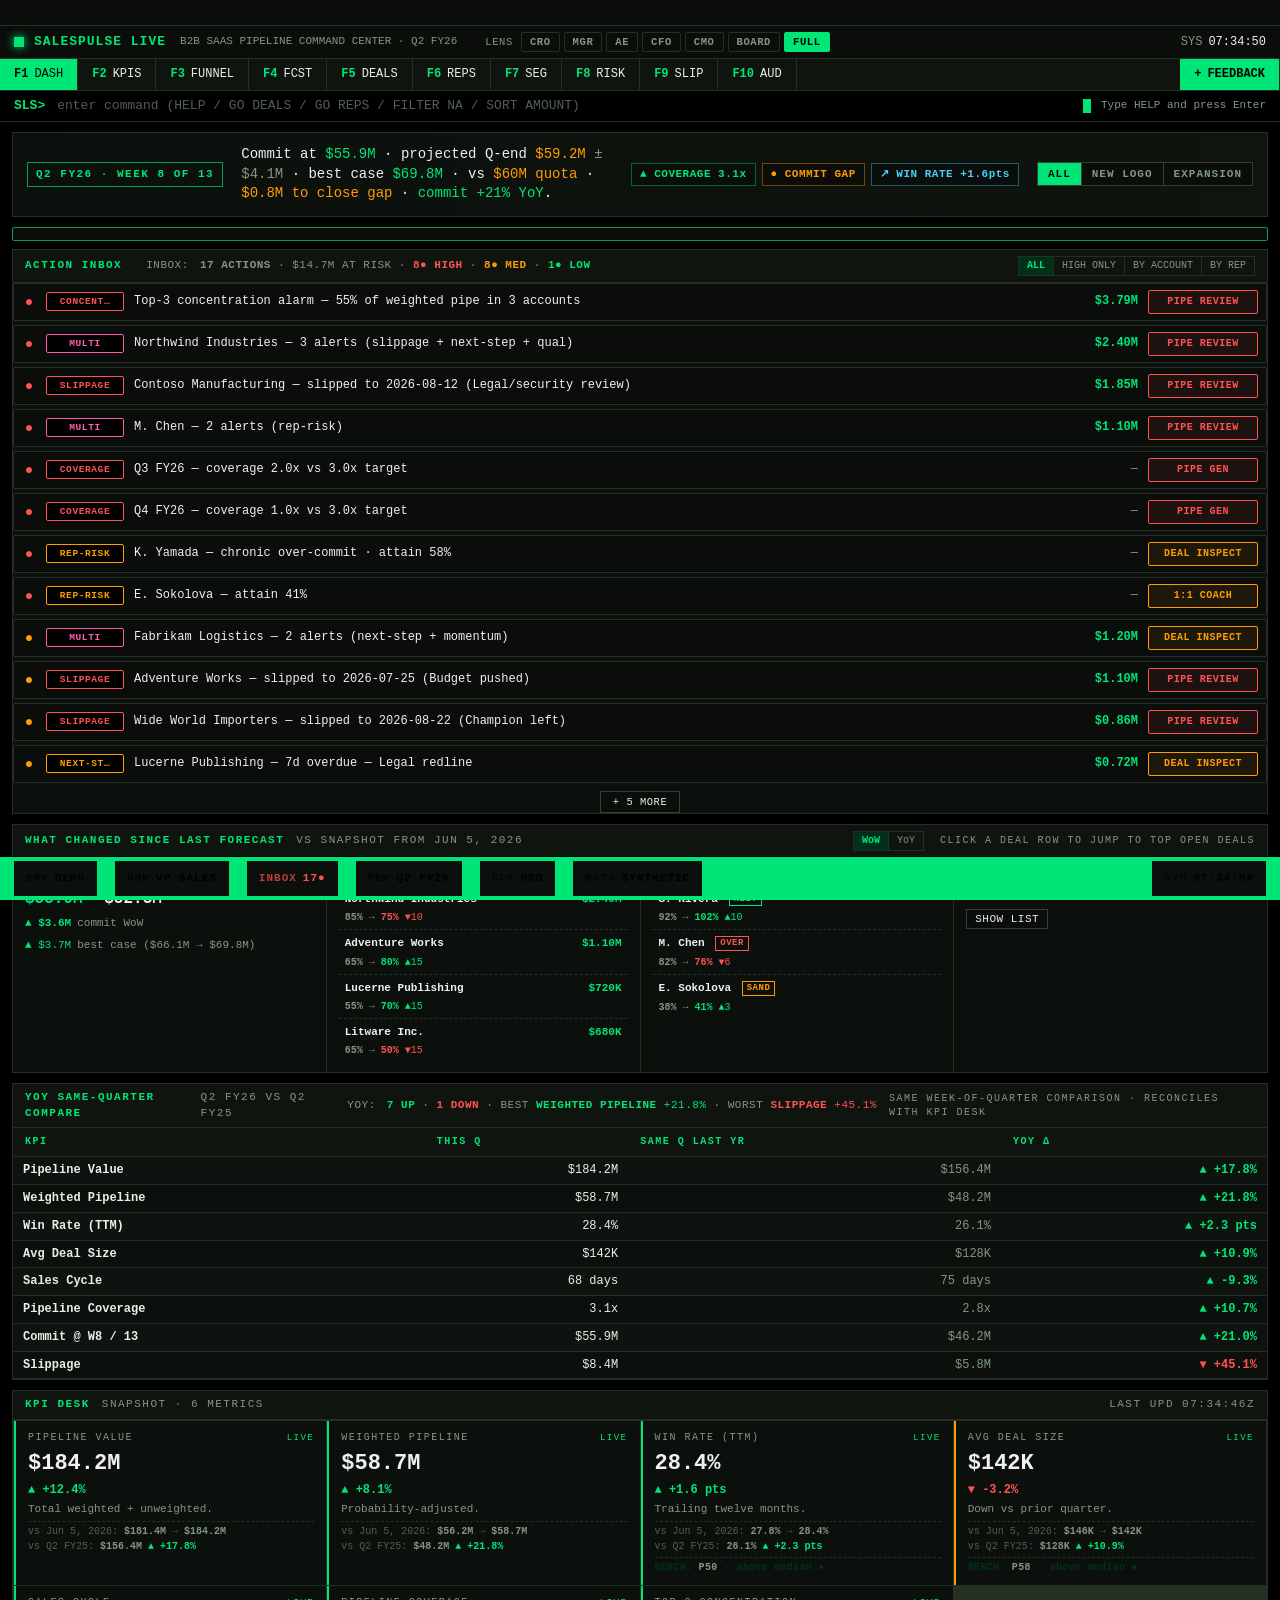
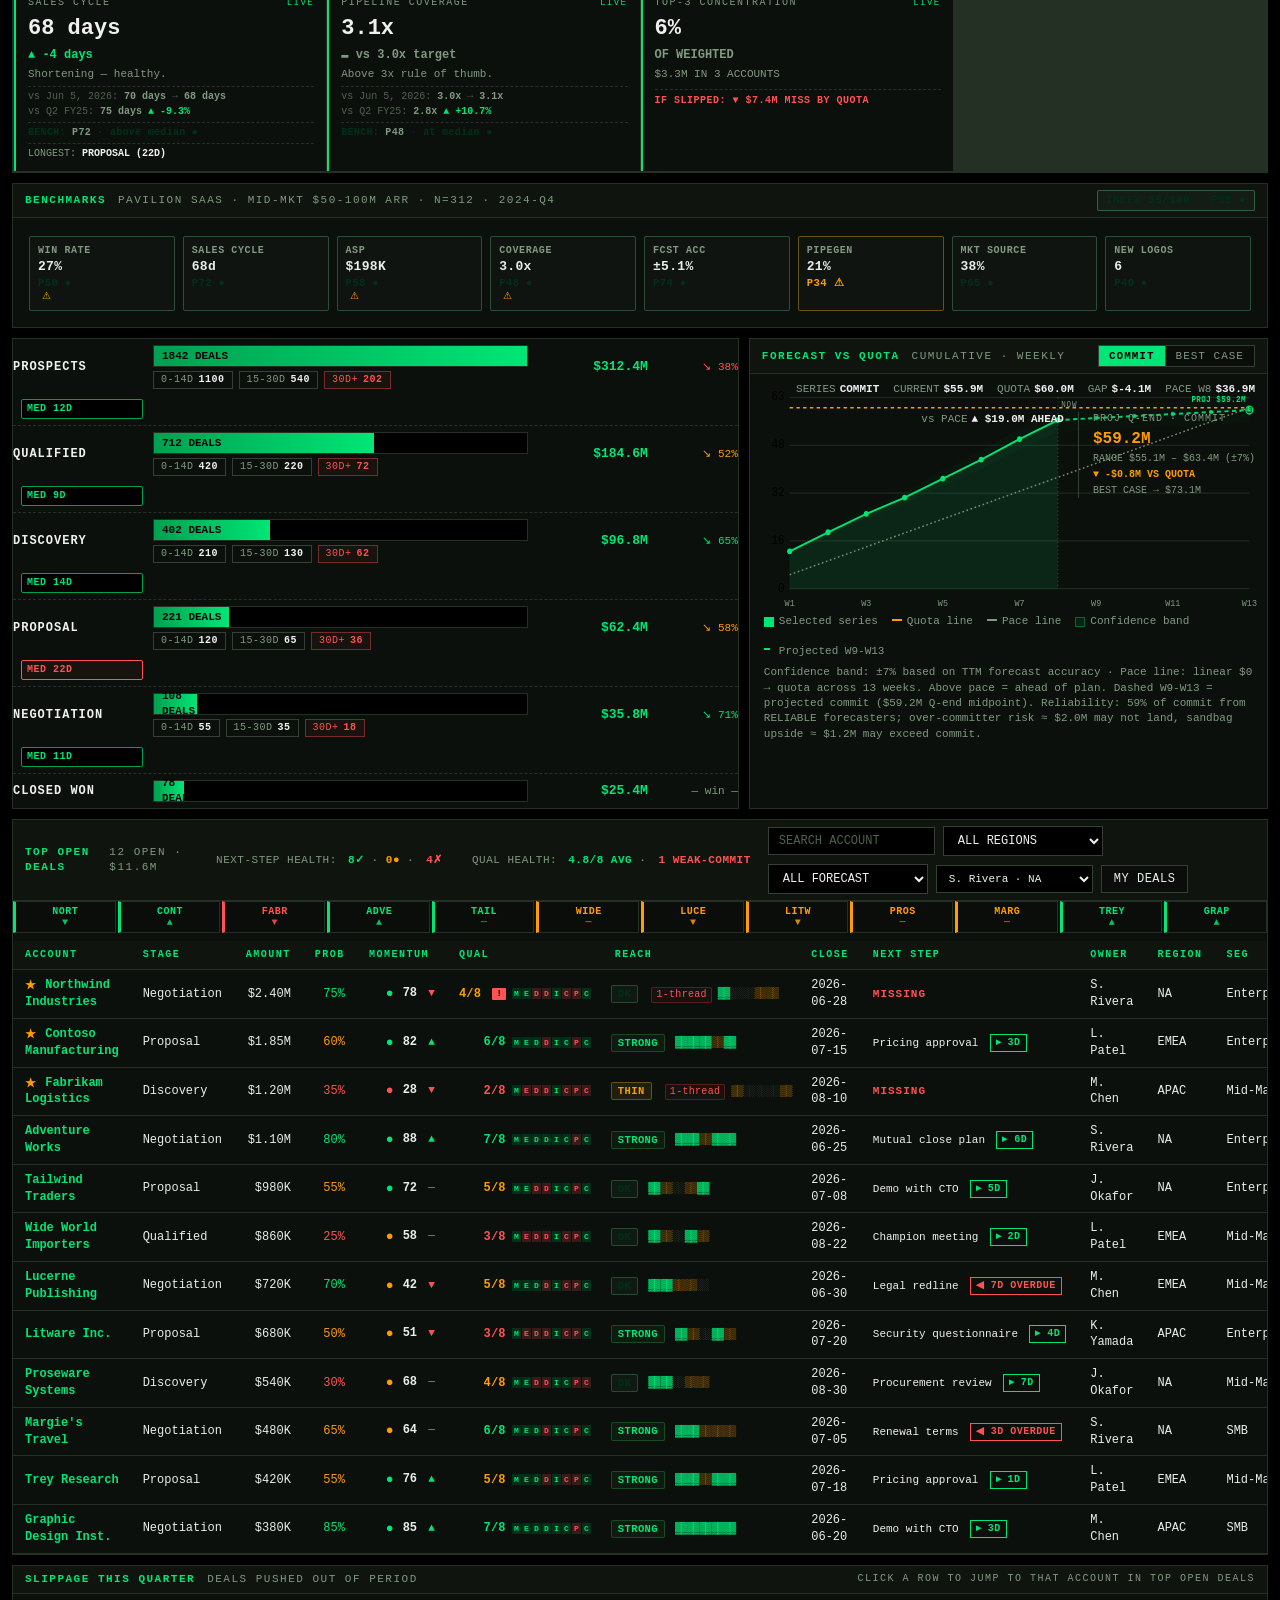
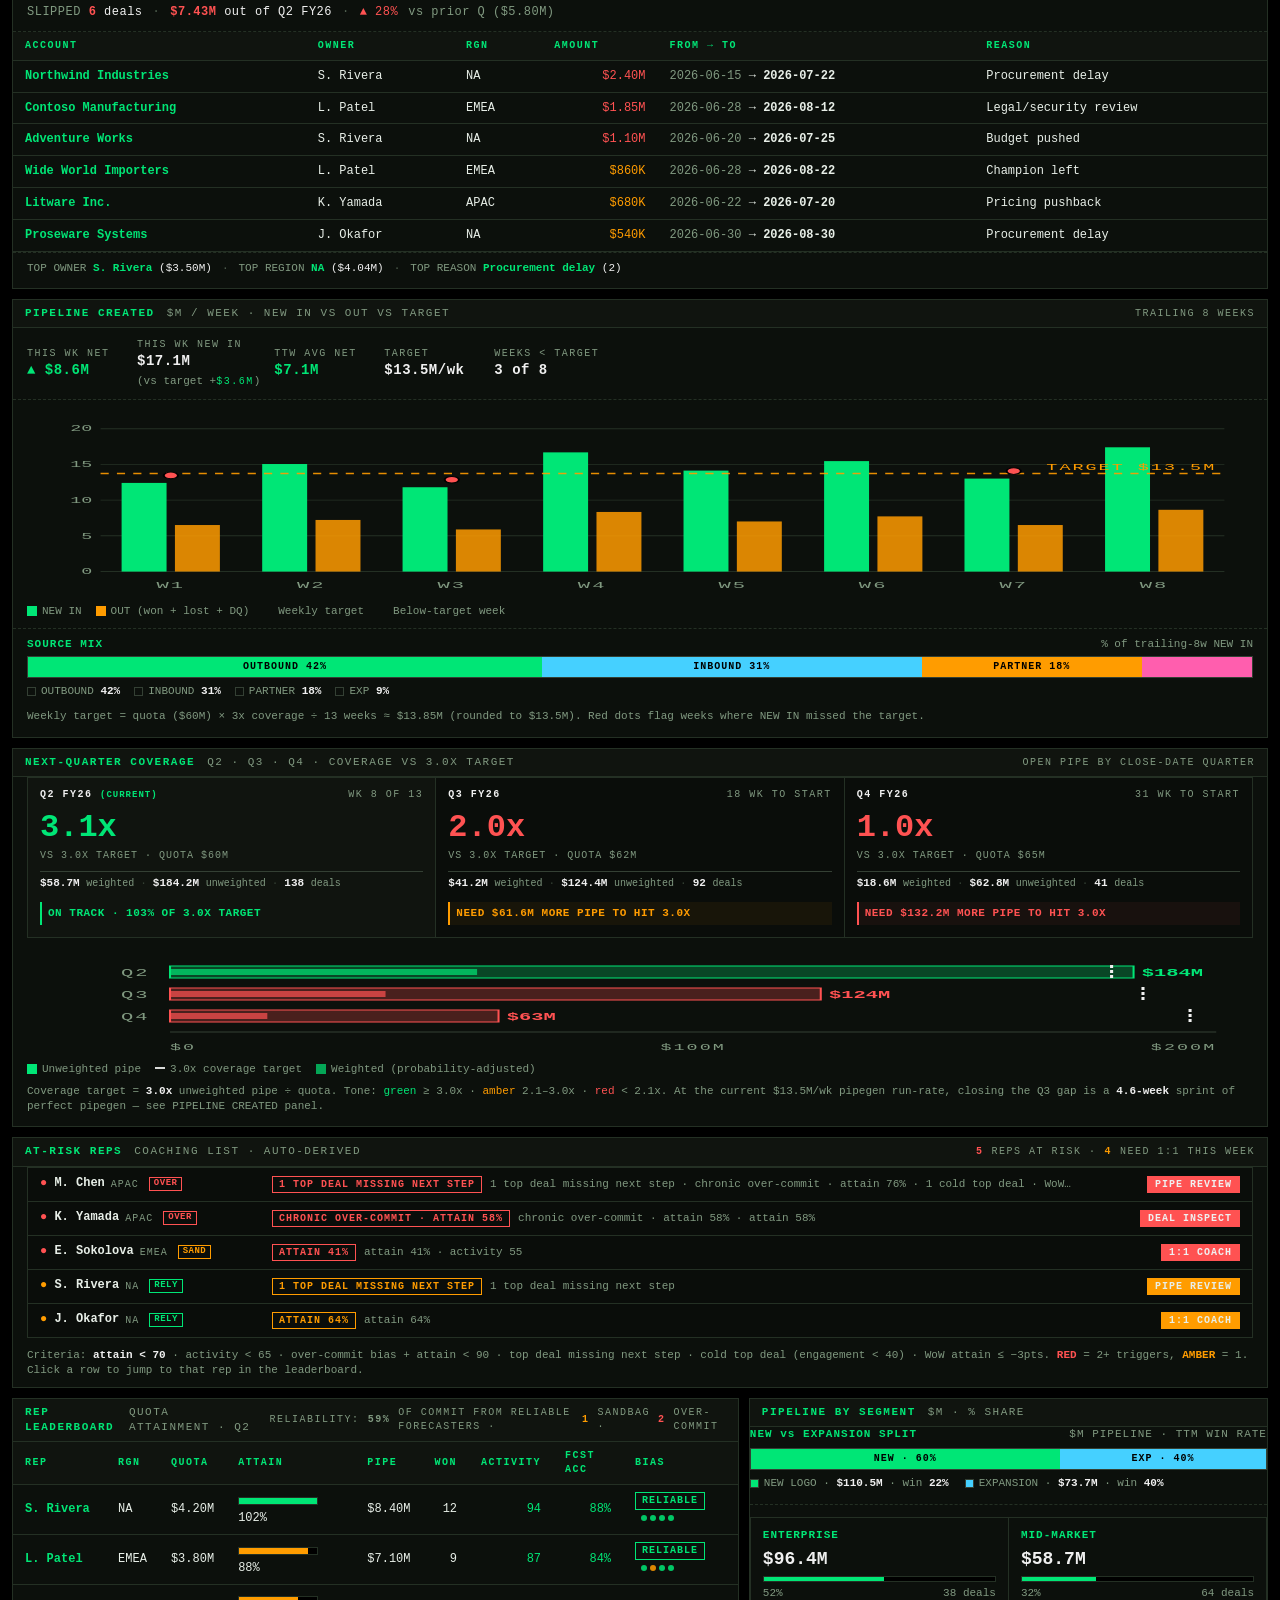
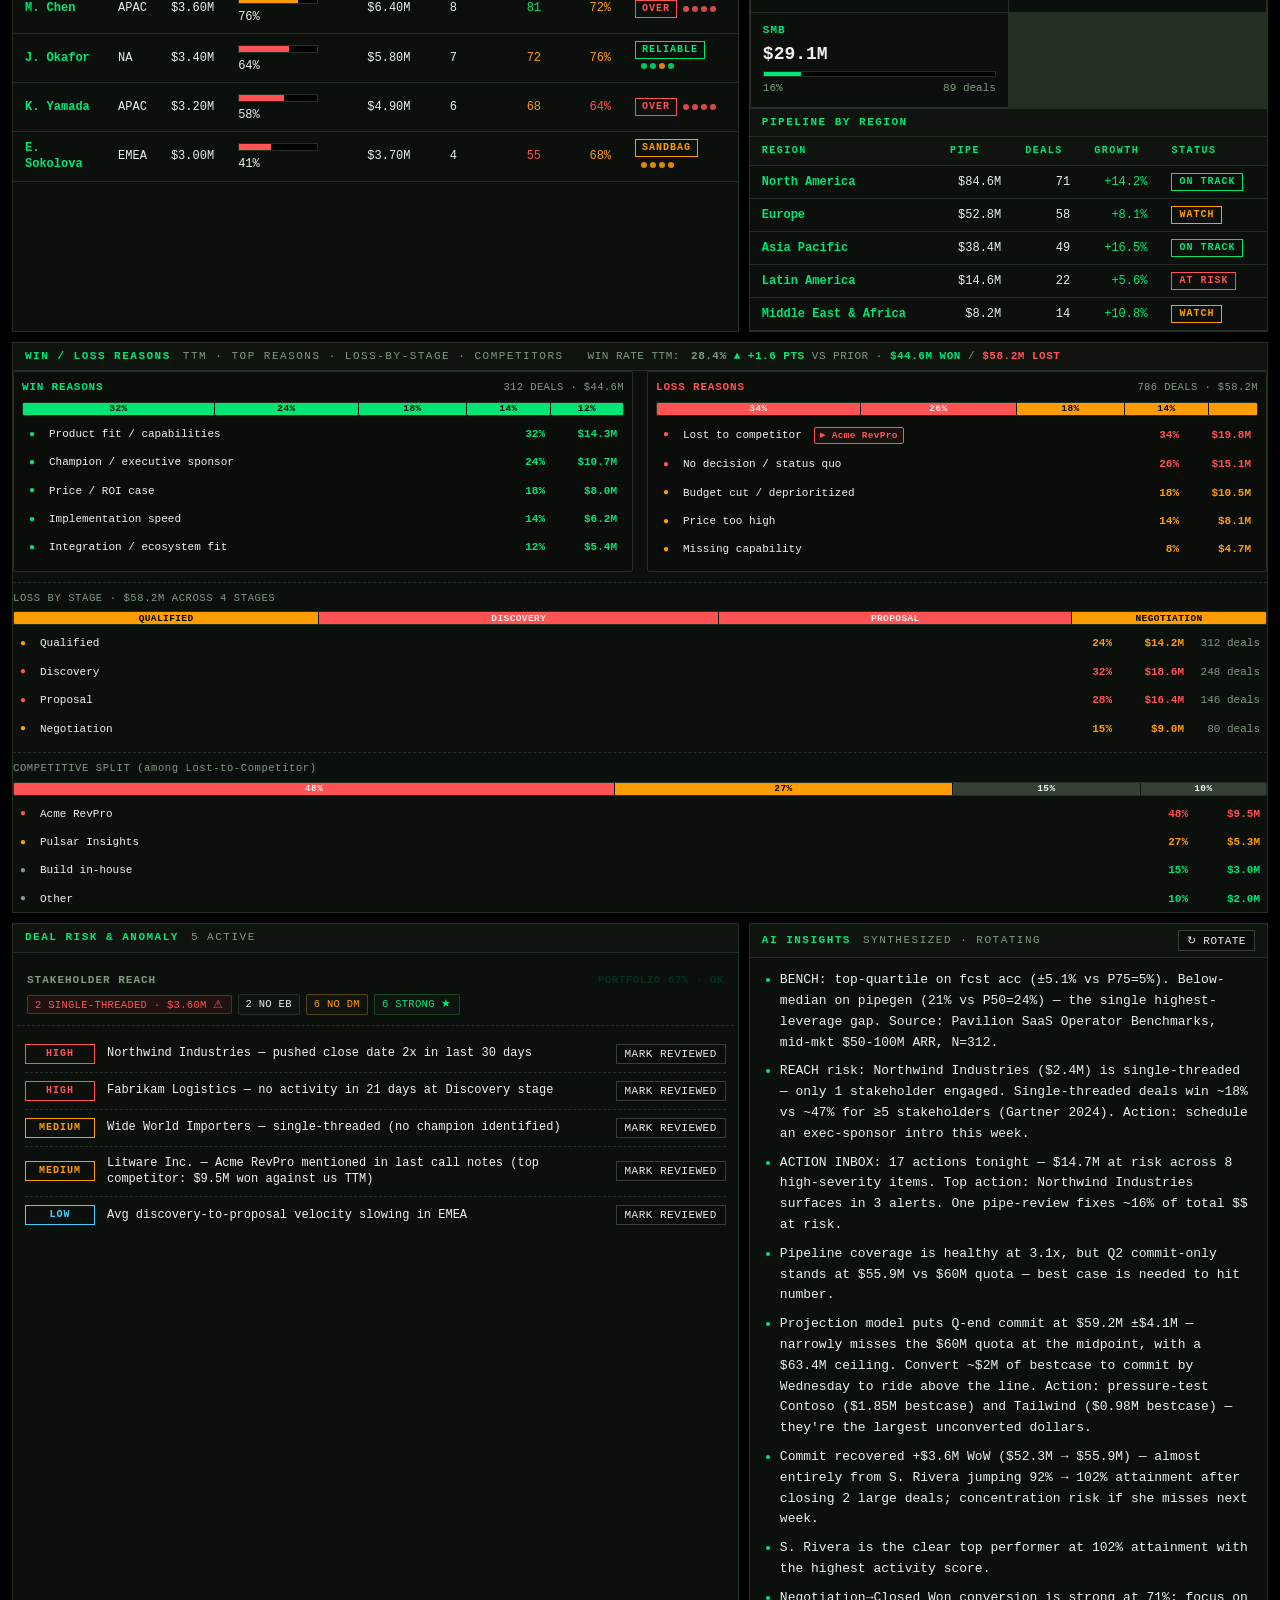
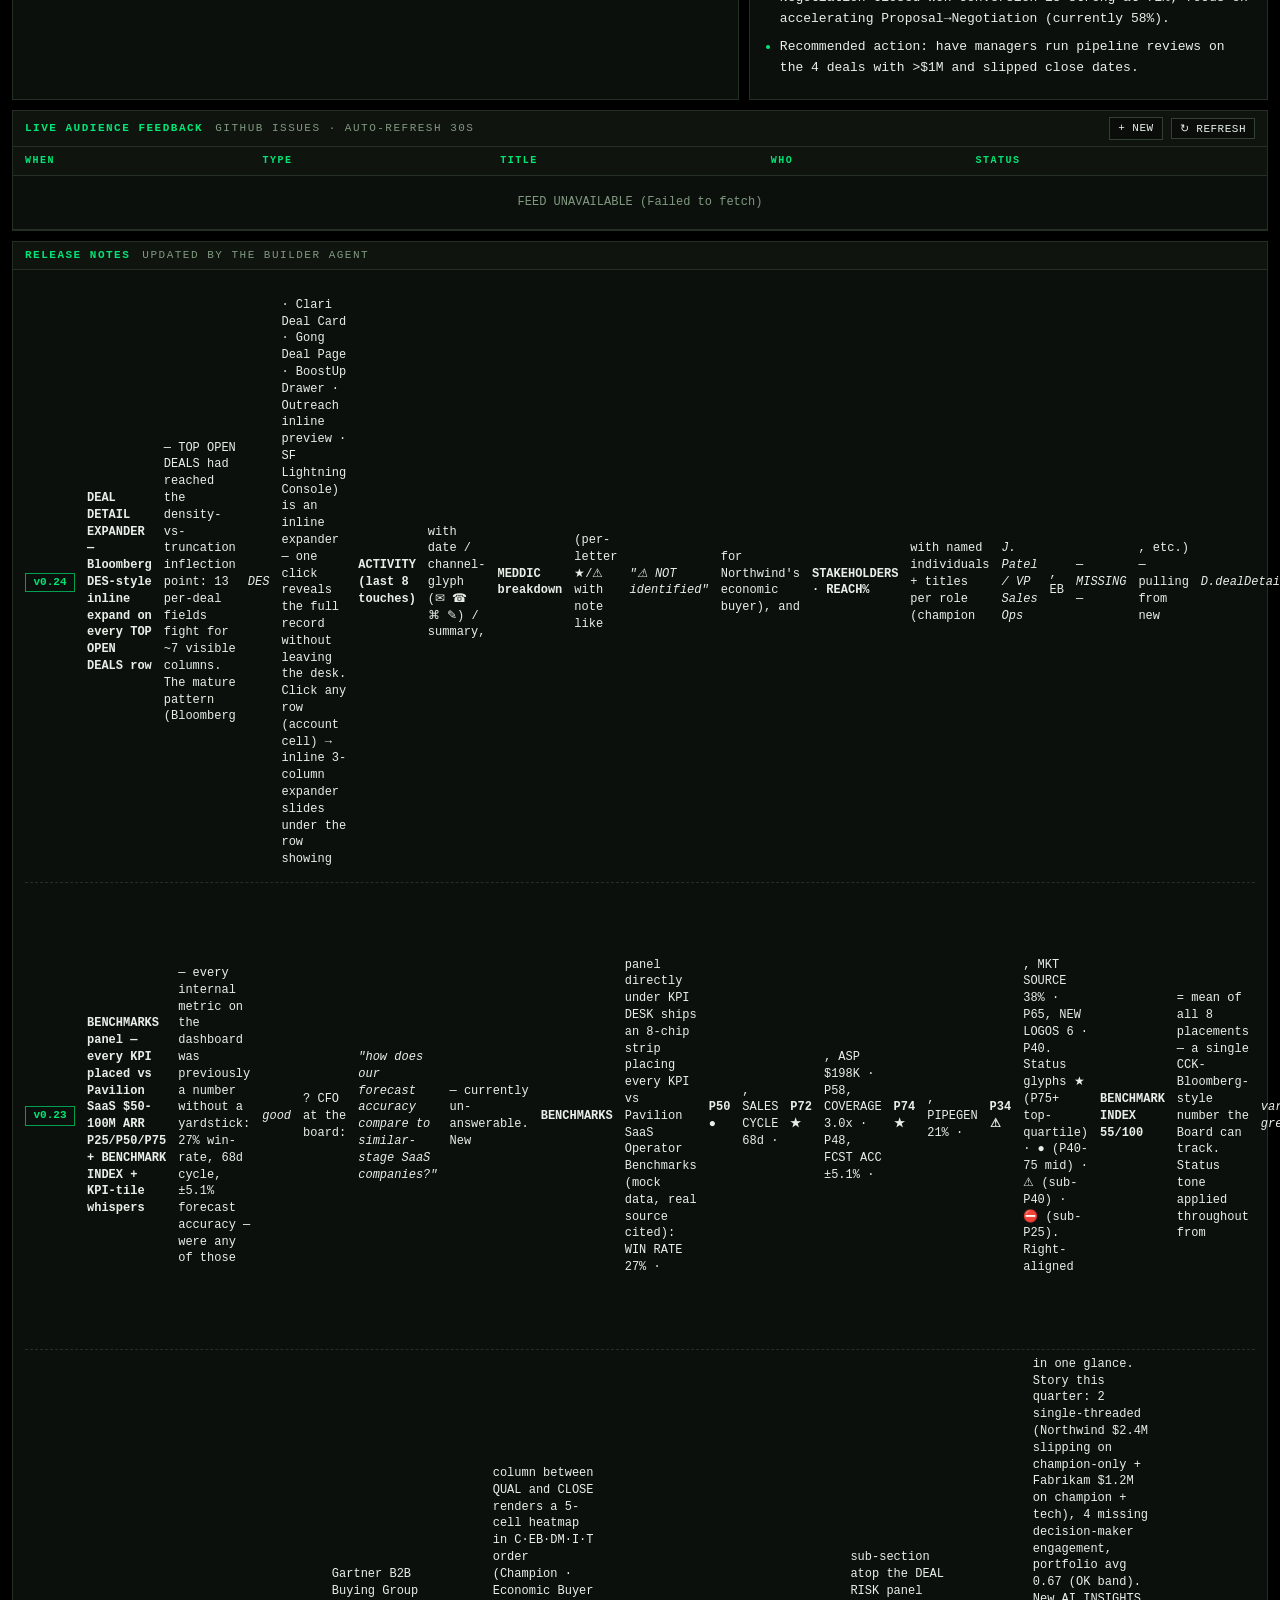
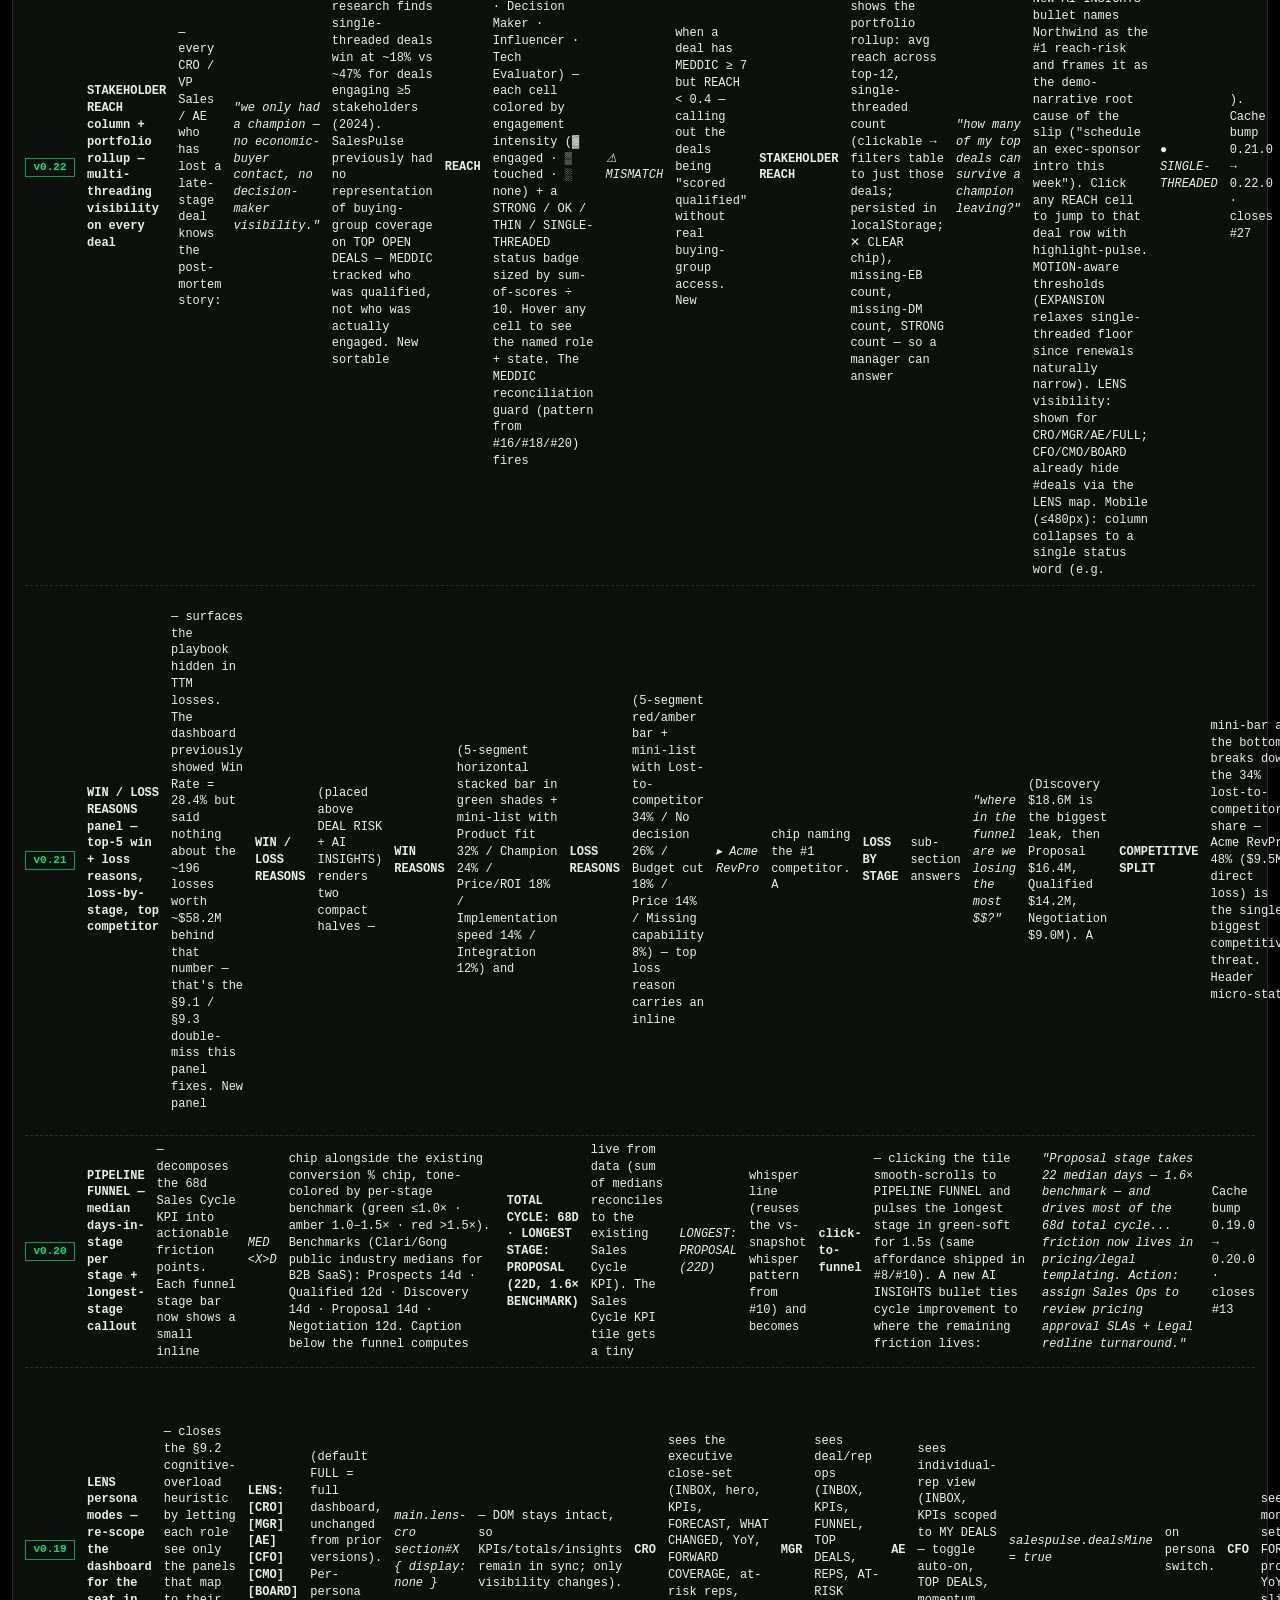
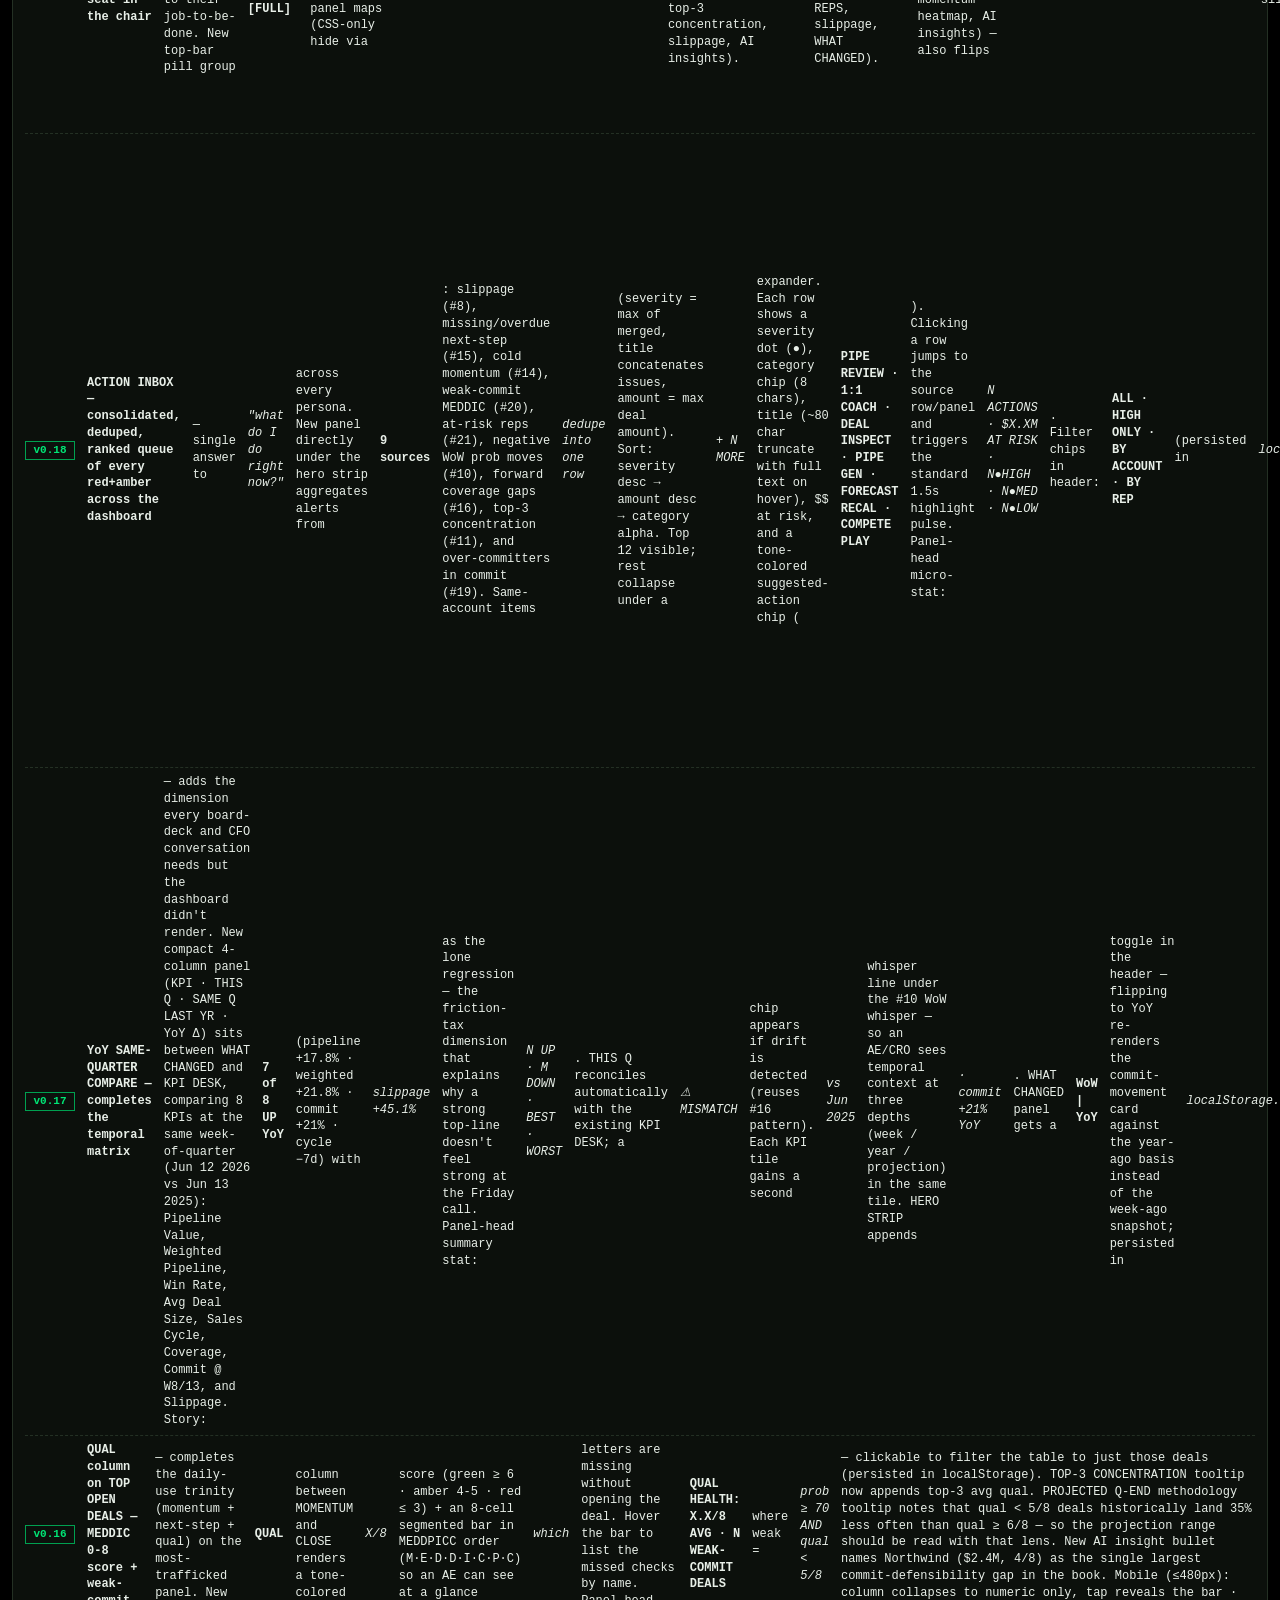
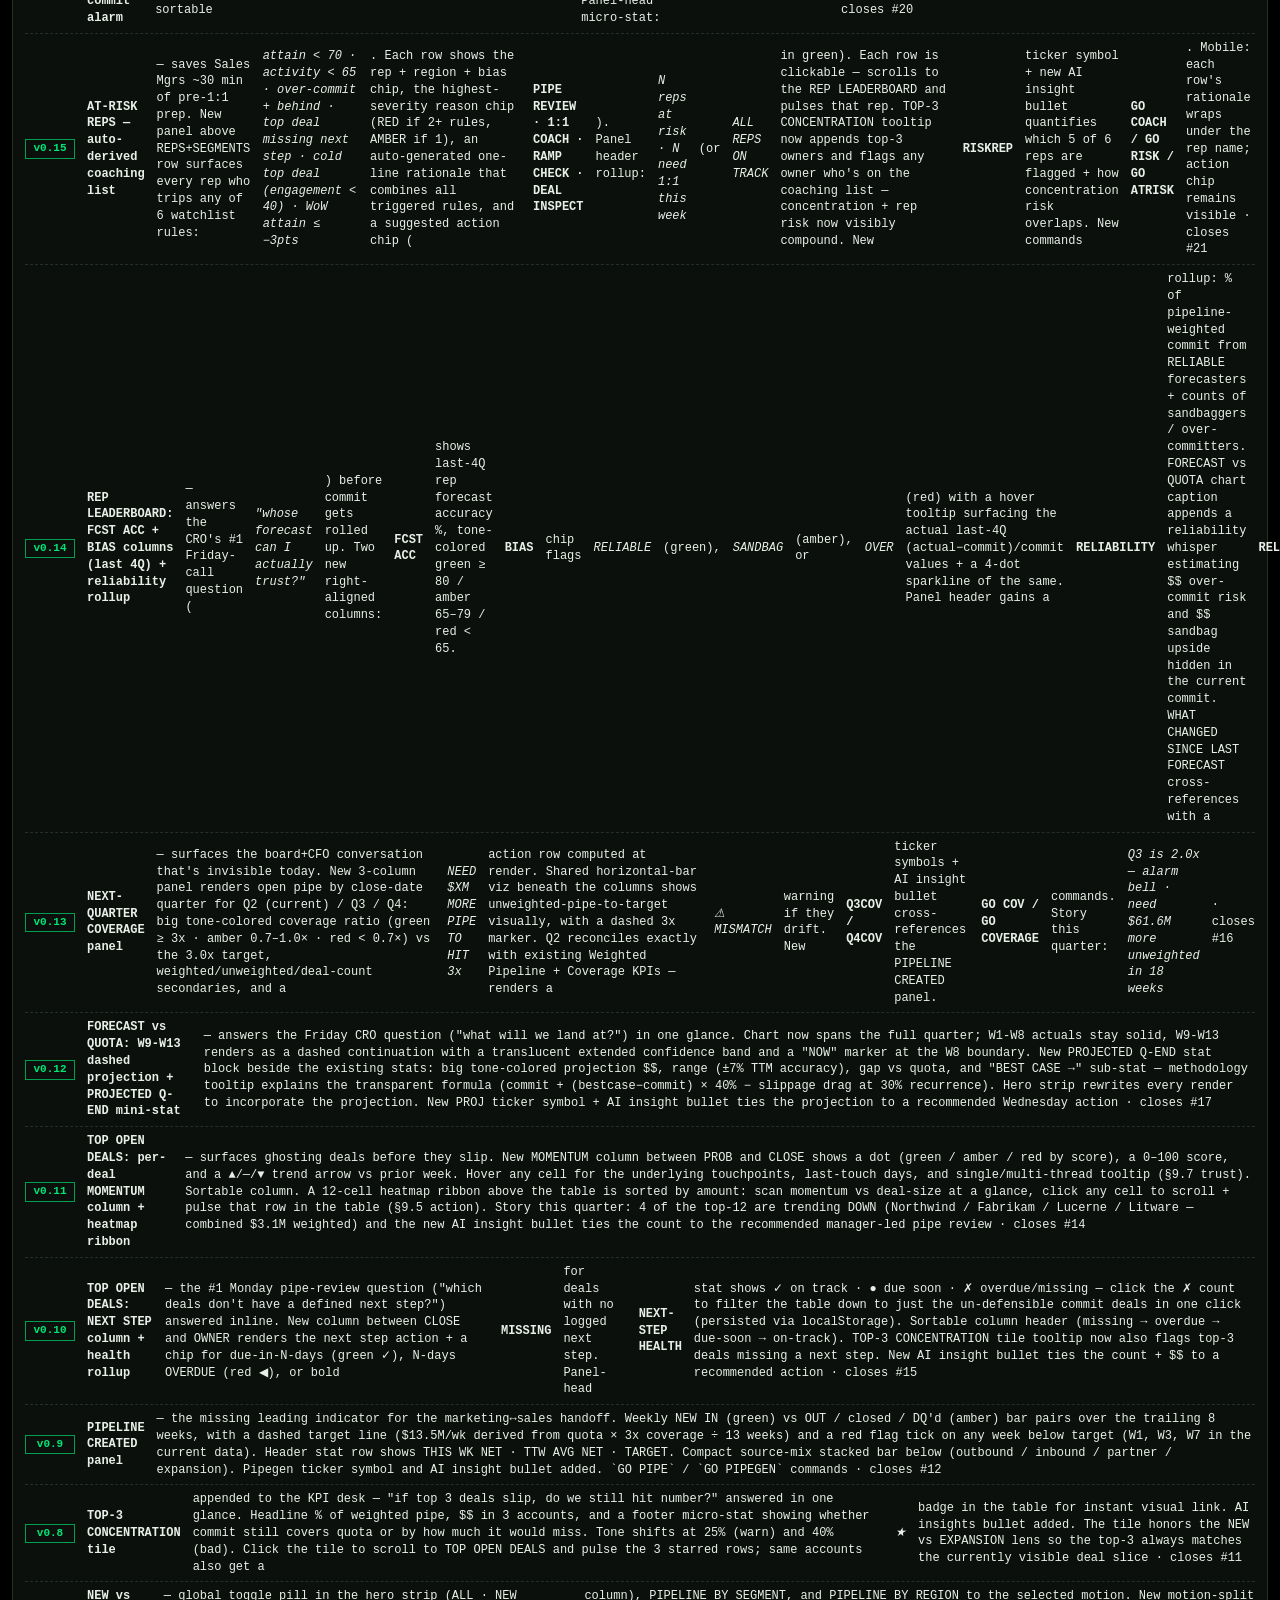
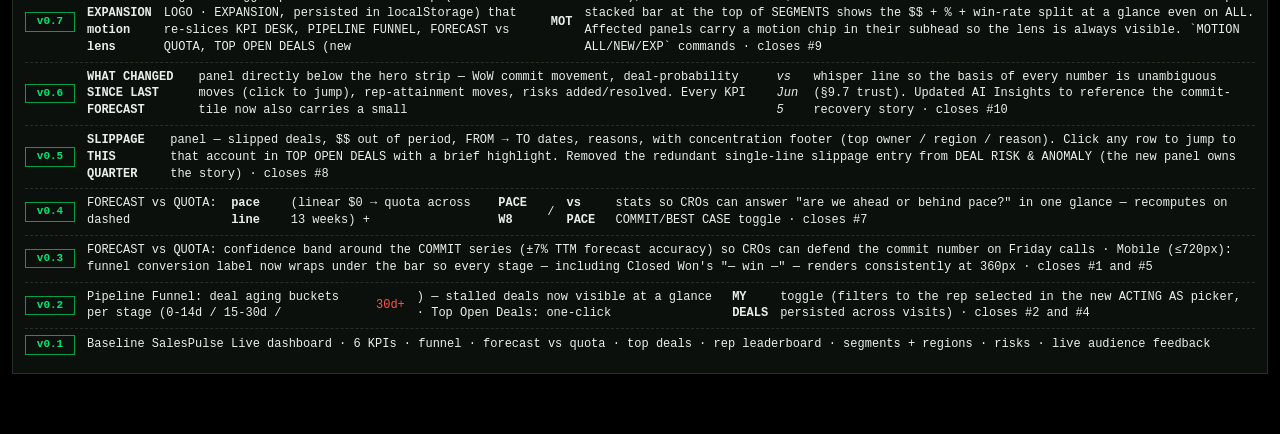
==== commit 948d739f: "v0.24: #32 DEAL DETAIL EXPANDER — Bloomberg DES-style inline expand on TOP OPEN DEALS TOP OPEN DEALS" ====
--- a/index.html
+++ b/index.html
@@ -5,7 +5,7 @@
   <meta name="viewport" content="width=device-width, initial-scale=1" />
   <title>SALESPULSE LIVE · TERMINAL</title>
   <meta name="description" content="SalesPulse Live — Bloomberg-style sales pipeline command center for VPs of Sales, RevOps, and AEs. Synthetic data only." />
-  <link rel="stylesheet" href="styles.css?v=0.23.0" />
+  <link rel="stylesheet" href="styles.css?v=0.24.0" />
 </head>
 <body>
   <a class="skip-link" href="#main">Skip to main content</a>
@@ -512,6 +512,7 @@
       </div>
       <div class="panel-body">
         <ul class="rel-list">
+          <li><span class="ver">v0.24</span> <b>DEAL DETAIL EXPANDER — Bloomberg DES-style inline expand on every TOP OPEN DEALS row</b> — TOP OPEN DEALS had reached the density-vs-truncation inflection point: 13 per-deal fields fight for ~7 visible columns. The mature pattern (Bloomberg <i>DES</i> · Clari Deal Card · Gong Deal Page · BoostUp Drawer · Outreach inline preview · SF Lightning Console) is an inline expander — one click reveals the full record without leaving the desk. Click any row (account cell) → inline 3-column expander slides under the row showing <b>ACTIVITY (last 8 touches)</b> with date / channel-glyph (✉ ☎ ⌘ ✎) / summary, <b>MEDDIC breakdown</b> (per-letter ★/⚠ with note like <i>"⚠ NOT identified"</i> for Northwind's economic buyer), and <b>STAKEHOLDERS · REACH%</b> with named individuals + titles per role (champion <i>J. Patel / VP Sales Ops</i>, EB <i>— MISSING —</i>, etc.) — pulling from new <i>D.dealDetailExtras</i> map keyed by account. Notes line below the grid; two action chips <i>[JUMP TO REPS →]</i> (scrolls to owner row + pulse) and <i>[SCENARIO →]</i> (placeholder for #31 ship). Click row again or press <b>Esc</b> → collapse. <b>Arrow ↓/↑</b> while expanded → navigate to next/previous deal (auto-collapse previous, auto-expand next — Bloomberg DES behavior); auto-scrolls. <b>Shift+click</b> a second row → multi-expand (compare mode). State persisted in localStorage so the last-opened deal survives a refresh. When a row is expanded, AI INSIGHTS prepends a deal-specific bullet ("Northwind expanded: MEDDIC 4/8, REACH 40% (single-thread risk). Champion strong but EB never identified after 2 attempts. Legal redlines back 03/08. Recommended exec-sponsor: C. Park."). Reconciliation guard fires <i>⚠ MISMATCH</i> when the detail's per-letter MEDDIC narrative diverges from the row's aggregate by &gt; 1. Mobile (≤480px) drops the inline expander in favor of a full-screen modal overlay (terminal-density on phone is impossible). REP LEADERBOARD rows gain <i>data-rep</i> attributes so the JUMP affordance can scroll-anchor. Uses only existing CSS variables; no new colors. Cache bump 0.23.0 → 0.24.0 · closes #32</li>
           <li><span class="ver">v0.23</span> <b>BENCHMARKS panel — every KPI placed vs Pavilion SaaS $50-100M ARR P25/P50/P75 + BENCHMARK INDEX + KPI-tile whispers</b> — every internal metric on the dashboard was previously a number without a yardstick: 27% win-rate, 68d cycle, ±5.1% forecast accuracy — were any of those <i>good</i>? CFO at the board: <i>"how does our forecast accuracy compare to similar-stage SaaS companies?"</i> — currently un-answerable. New <b>BENCHMARKS</b> panel directly under KPI DESK ships an 8-chip strip placing every KPI vs Pavilion SaaS Operator Benchmarks (mock data, real source cited): WIN RATE 27% · <b>P50 ●</b>, SALES CYCLE 68d · <b>P72 ★</b>, ASP $198K · P58, COVERAGE 3.0x · P48, FCST ACC ±5.1% · <b>P74 ★</b>, PIPEGEN 21% · <b>P34 ⚠</b>, MKT SOURCE 38% · P65, NEW LOGOS 6 · P40. Status glyphs ★ (P75+ top-quartile) · ● (P40-75 mid) · ⚠ (sub-P40) · ⛔ (sub-P25). Right-aligned <b>BENCHMARK INDEX 55/100</b> = mean of all 8 placements — a single CCK-Bloomberg-style number the Board can track. Status tone applied throughout from <i>var(--green)</i> / <i>var(--green-soft)</i> / <i>var(--amber)</i> / <i>var(--red)</i> — no new colors. Source attribution line is itself clickable to reveal a 1-paragraph methodology note + <i>About this benchmark</i> drawer. Every KPI tile in the KPI DESK row gains a third whisper line below the existing WoW + YoY whispers: e.g. <i>P50 · at industry median</i> under Win Rate, <i>P72 · top-quartile</i> under Sales Cycle, <i>P58 · above median</i> under ASP, <i>P48 · at median</i> under Pipeline Coverage. Click any chip → flashes that chip + scrolls to the panel. Reconciliation guard reads each chip's `ours` value against the live KPI (renders <i>⚠ MISMATCH</i> chip on drift &gt; 0.5%, pattern from #16/#18/#20/#27). New AI INSIGHTS bullet: <i>"Top-quartile on sales-cycle (68d vs P75=64d) and forecast-accuracy (±5.1% vs P75=±5%). Below median on pipegen-to-quota (21% vs P50=24%) — the single highest-leverage gap. If pipegen normalized to P50, Q3 coverage gap closes 38%."</i> LENS (#24): panel + chips show for CRO / CFO / CMO / BOARD / FULL (the budget-conversation seats); AE / Sales-Mgr lenses hide it (less actionable for their loops); KPI-tile whispers stay visible across all lenses since the placement context is universally useful. New <b>BENCH</b> ticker entry. ALL_PANEL_IDS grows to 19; lens preview chip auto-updates. Mobile (≤480px): chip strip wraps to 2×4 grid. Uses only existing CSS variables and existing <i>.k-whisper</i> styling for KPI-tile whispers. Cache bump 0.22.0 → 0.23.0 · closes #30</li>
           <li><span class="ver">v0.22</span> <b>STAKEHOLDER REACH column + portfolio rollup — multi-threading visibility on every deal</b> — every CRO / VP Sales / AE who has lost a late-stage deal knows the post-mortem story: <i>"we only had a champion — no economic-buyer contact, no decision-maker visibility."</i> Gartner B2B Buying Group research finds single-threaded deals win at ~18% vs ~47% for deals engaging ≥5 stakeholders (2024). SalesPulse previously had no representation of buying-group coverage on TOP OPEN DEALS — MEDDIC tracked who was qualified, not who was actually engaged. New sortable <b>REACH</b> column between QUAL and CLOSE renders a 5-cell heatmap in C·EB·DM·I·T order (Champion · Economic Buyer · Decision Maker · Influencer · Tech Evaluator) — each cell colored by engagement intensity (▓ engaged · ▒ touched · ░ none) + a STRONG / OK / THIN / SINGLE-THREADED status badge sized by sum-of-scores ÷ 10. Hover any cell to see the named role + state. The MEDDIC reconciliation guard (pattern from #16/#18/#20) fires <i>⚠ MISMATCH</i> when a deal has MEDDIC ≥ 7 but REACH &lt; 0.4 — calling out the deals being "scored qualified" without real buying-group access. New <b>STAKEHOLDER REACH</b> sub-section atop the DEAL RISK panel shows the portfolio rollup: avg reach across top-12, single-threaded count (clickable → filters table to just those deals; persisted in localStorage; ✕ CLEAR chip), missing-EB count, missing-DM count, STRONG count — so a manager can answer <i>"how many of my top deals can survive a champion leaving?"</i> in one glance. Story this quarter: 2 single-threaded (Northwind $2.4M slipping on champion-only + Fabrikam $1.2M on champion + tech), 4 missing decision-maker engagement, portfolio avg 0.67 (OK band). New AI INSIGHTS bullet names Northwind as the #1 reach-risk and frames it as the demo-narrative root cause of the slip ("schedule an exec-sponsor intro this week"). Click any REACH cell to jump to that deal row with highlight-pulse. MOTION-aware thresholds (EXPANSION relaxes single-threaded floor since renewals naturally narrow). LENS visibility: shown for CRO/MGR/AE/FULL; CFO/CMO/BOARD already hide #deals via the LENS map. Mobile (≤480px): column collapses to a single status word (e.g. <i>● SINGLE-THREADED</i>). Cache bump 0.21.0 → 0.22.0 · closes #27</li>
           <li><span class="ver">v0.21</span> <b>WIN / LOSS REASONS panel — top-5 win + loss reasons, loss-by-stage, top competitor</b> — surfaces the playbook hidden in TTM losses. The dashboard previously showed Win Rate = 28.4% but said nothing about the ~196 losses worth ~$58.2M behind that number — that's the §9.1 / §9.3 double-miss this panel fixes. New panel <b>WIN / LOSS REASONS</b> (placed above DEAL RISK + AI INSIGHTS) renders two compact halves — <b>WIN REASONS</b> (5-segment horizontal stacked bar in green shades + mini-list with Product fit 32% / Champion 24% / Price/ROI 18% / Implementation speed 14% / Integration 12%) and <b>LOSS REASONS</b> (5-segment red/amber bar + mini-list with Lost-to-competitor 34% / No decision 26% / Budget cut 18% / Price 14% / Missing capability 8%) — top loss reason carries an inline <i>▸ Acme RevPro</i> chip naming the #1 competitor. A <b>LOSS BY STAGE</b> sub-section answers <i>"where in the funnel are we losing the most $$?"</i> (Discovery $18.6M is the biggest leak, then Proposal $16.4M, Qualified $14.2M, Negotiation $9.0M). A <b>COMPETITIVE SPLIT</b> mini-bar at the bottom breaks down the 34% lost-to-competitor share — Acme RevPro 48% ($9.5M direct loss) is the single biggest competitive threat. Header micro-stat: <i>WIN RATE TTM: 28.4% ▲+1.6 pts vs prior · $44.6M WON / $58.2M LOST</i>, reconciles against the Win Rate KPI tile (renders ⚠ MISMATCH warning if they drift). All rows are click-ready with <i>data-reason / data-stage / data-competitor</i> attributes for future drill-down. All competitor names are fictitious per <i>dashboard-context.md §7</i>. Existing DEAL RISK item "Litware Inc. — competitor mentioned" upgraded to name Acme RevPro + their TTM $9.5M direct loss number so the risk's significance is now defensible. New AI INSIGHTS bullet: combined ~60% of losses are NOT product gaps but URGENCY + COMPETITIVE gaps — action: refresh Acme RevPro battlecard + tighten Discovery qualification. New <b>GO WL / GO WINLOSS</b> commands. Panel added to CRO/MGR/CFO/CMO/BOARD lens maps (#24). Mobile (≤480px): two halves stack vertically; bars remain readable. Uses only existing CSS variables. Cache bump 0.20.0 → 0.21.0 · closes #18</li>
@@ -551,7 +552,7 @@
     <span class="seg right"><span class="l">SYS</span> <span id="clock2">--:--:--</span></span>
   </div>
 
-  <script src="data.js?v=0.23.0"></script>
-  <script src="app.js?v=0.23.0"></script>
+  <script src="data.js?v=0.24.0"></script>
+  <script src="app.js?v=0.24.0"></script>
 </body>
 </html>
--- a/styles.css
+++ b/styles.css
@@ -1807,3 +1807,141 @@
   .bench-strip { grid-template-columns: repeat(2, minmax(0, 1fr)); }
   #benchmarks .panel-head .right { display: none; }
 }
+
+
+
+/* ---------- DEAL DETAIL EXPANDER (#32) ----------
+   Bloomberg DES-style inline expander on TOP OPEN DEALS rows.
+   Uses only existing CSS vars; no new colors / fonts. */
+#deals tbody tr.row-expanded { background: rgba(95,184,120,0.06); }
+#deals tbody tr.row-expanded td:first-child b { text-shadow: 0 0 0.5px currentColor; }
+#deals tbody tr[data-account] td:first-child { cursor: pointer; }
+#deals tbody tr[data-account] td:first-child:hover b { text-decoration: underline; }
+
+tr.expander-row > td {
+  padding: 0 !important;
+  background: rgba(255,255,255,0.015);
+  border-bottom: 1px solid var(--border, rgba(255,255,255,0.10));
+}
+.expander-inner {
+  padding: 10px 14px 12px;
+  font-family: ui-monospace, "SFMono-Regular", Menlo, Consolas, monospace;
+  font-size: 11.5px;
+  line-height: 1.5;
+  color: var(--text, #c9d1d9);
+  animation: expanderOpen 180ms ease-out;
+}
+@keyframes expanderOpen { from { opacity: 0; transform: translateY(-4px); } to { opacity: 1; transform: translateY(0); } }
+@media (prefers-reduced-motion: reduce) { .expander-inner { animation: none; } }
+
+.expander-head {
+  display: flex;
+  align-items: center;
+  gap: 6px;
+  padding-bottom: 8px;
+  margin-bottom: 8px;
+  border-bottom: 1px dashed var(--border, rgba(255,255,255,0.10));
+}
+.exp-head-chev { color: var(--green); }
+.exp-head-sep  { color: var(--dim); }
+.exp-head-amt  { font-weight: 700; }
+.exp-collapse-btn {
+  margin-left: auto;
+  background: transparent;
+  border: 1px solid var(--border, rgba(255,255,255,0.15));
+  color: var(--dim);
+  font-family: inherit;
+  font-size: 10.5px;
+  letter-spacing: 0.5px;
+  padding: 2px 8px;
+  cursor: pointer;
+  border-radius: 2px;
+}
+.exp-collapse-btn:hover { color: var(--text); border-color: var(--text); }
+.expander-mismatch {
+  margin-left: 6px;
+  padding: 1px 6px;
+  font-size: 10px;
+  color: var(--amber);
+  border: 1px solid rgba(210,153,34,0.40);
+  border-radius: 2px;
+  background: rgba(210,153,34,0.06);
+}
+
+.expander-grid {
+  display: grid;
+  grid-template-columns: 1.2fr 1fr 1.2fr;
+  gap: 16px;
+}
+.expander-col-title {
+  font-size: 10px;
+  letter-spacing: 1px;
+  color: var(--dim);
+  font-weight: 600;
+  margin-bottom: 4px;
+  border-bottom: 1px dotted var(--border, rgba(255,255,255,0.10));
+  padding-bottom: 2px;
+}
+
+.expander-act-row { display: flex; gap: 8px; padding: 1px 0; }
+.exp-act-date     { color: var(--dim); width: 56px; flex: 0 0 auto; }
+.exp-act-icon     { color: var(--green-soft, #5fb878); width: 14px; flex: 0 0 auto; text-align: center; }
+.exp-act-summary  { color: var(--text, #c9d1d9); flex: 1 1 auto; min-width: 0; overflow: hidden; text-overflow: ellipsis; white-space: nowrap; }
+
+.expander-meddic-row { display: flex; gap: 6px; padding: 1px 0; align-items: center; }
+.expander-meddic-row.on .exp-meddic-letter { color: var(--green); font-weight: 700; }
+.expander-meddic-row.off .exp-meddic-letter { color: var(--amber); font-weight: 700; }
+.exp-meddic-letter { width: 22px; flex: 0 0 auto; text-align: center; }
+.exp-meddic-glyph  { width: 12px; flex: 0 0 auto; text-align: center; }
+.exp-meddic-glyph.green { color: var(--green); }
+.exp-meddic-glyph.amber { color: var(--amber); }
+.exp-meddic-note   { flex: 1 1 auto; min-width: 0; overflow: hidden; text-overflow: ellipsis; white-space: nowrap; color: var(--text, #c9d1d9); }
+
+.expander-stake-row { display: flex; gap: 6px; padding: 1px 0; align-items: center; }
+.exp-stake-role    { width: 18px; color: var(--dim); flex: 0 0 auto; text-align: center; }
+.exp-stake-glyph   { width: 12px; flex: 0 0 auto; text-align: center; }
+.exp-stake-glyph.green { color: var(--green); }
+.exp-stake-glyph.amber { color: var(--amber); }
+.exp-stake-glyph.red   { color: var(--red); }
+.exp-stake-name    { flex: 1 1 auto; min-width: 0; overflow: hidden; text-overflow: ellipsis; white-space: nowrap; }
+.expander-stake-row.missing .exp-stake-name { color: var(--red); opacity: 0.85; }
+.exp-stake-title   { color: var(--dim); font-size: 10.5px; }
+
+.expander-notes {
+  margin-top: 10px;
+  padding: 6px 8px;
+  background: rgba(255,255,255,0.025);
+  border-left: 2px solid var(--green-soft, #5fb878);
+  font-size: 11px;
+  line-height: 1.55;
+}
+.expander-notes b { color: var(--green-soft, #5fb878); letter-spacing: 0.5px; }
+
+.expander-actions { margin-top: 8px; display: flex; gap: 8px; justify-content: flex-end; }
+.exp-action-btn {
+  background: transparent;
+  border: 1px solid var(--border, rgba(255,255,255,0.15));
+  color: var(--green-soft, #5fb878);
+  font-family: inherit;
+  font-size: 10.5px;
+  letter-spacing: 0.5px;
+  padding: 3px 8px;
+  cursor: pointer;
+  border-radius: 2px;
+}
+.exp-action-btn:hover { color: var(--text); border-color: var(--text); }
+
+.expander-empty { color: var(--dim); font-style: italic; }
+
+/* Lens hide: BOARD doesn't get the expander */
+main.lens-board #deals tbody tr[data-account] td:first-child { cursor: default; }
+main.lens-board tr.expander-row { display: none; }
+
+/* Mobile: full-screen modal overlay instead of inline expansion */
+.deal-expand-modal { position: fixed; inset: 0; z-index: 9999; display: flex; align-items: stretch; }
+.deal-expand-modal-backdrop { position: absolute; inset: 0; background: rgba(0,0,0,0.55); cursor: pointer; }
+.deal-expand-modal-body { position: relative; margin: auto; width: 96%; max-height: 92vh; overflow-y: auto; background: var(--bg, #0d1117); border: 1px solid var(--border, rgba(255,255,255,0.15)); padding: 8px; border-radius: 2px; }
+@media (max-width: 480px) {
+  .expander-grid { grid-template-columns: 1fr; gap: 10px; }
+  .expander-head { flex-wrap: wrap; }
+}
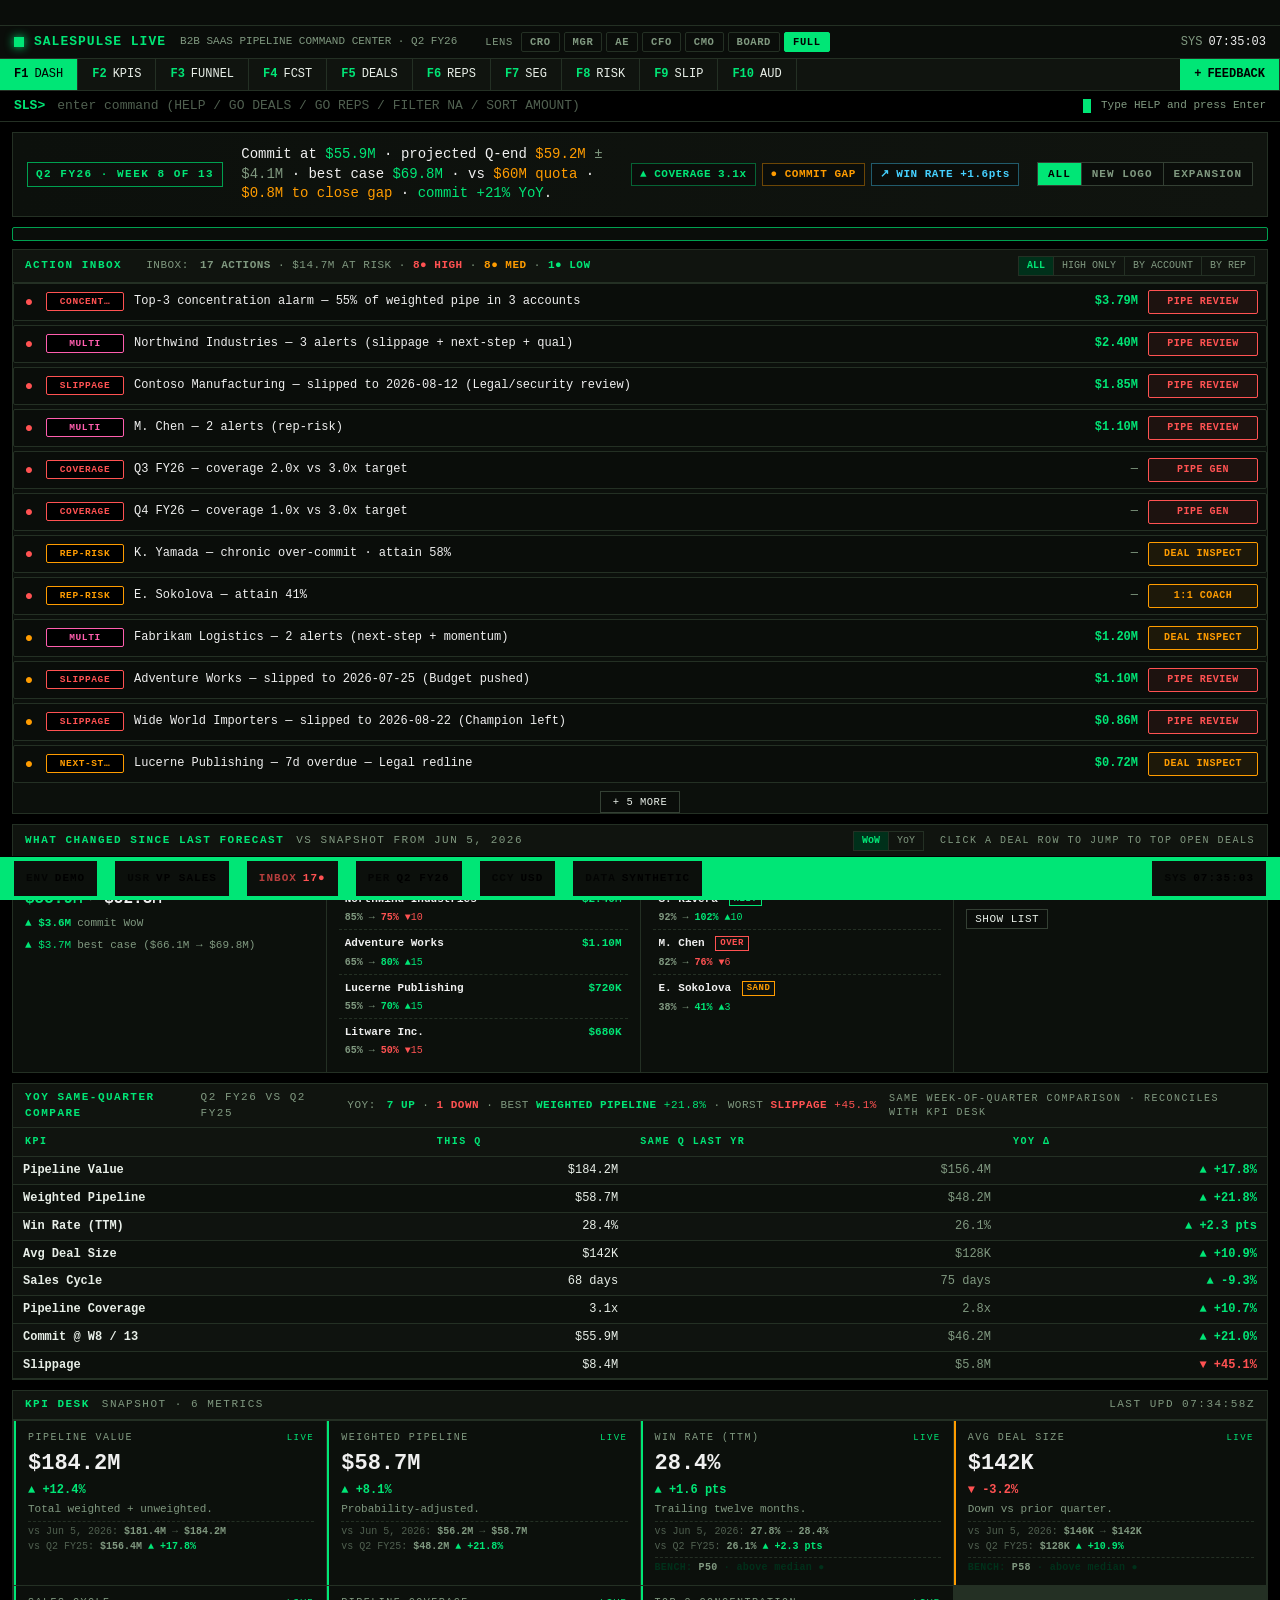
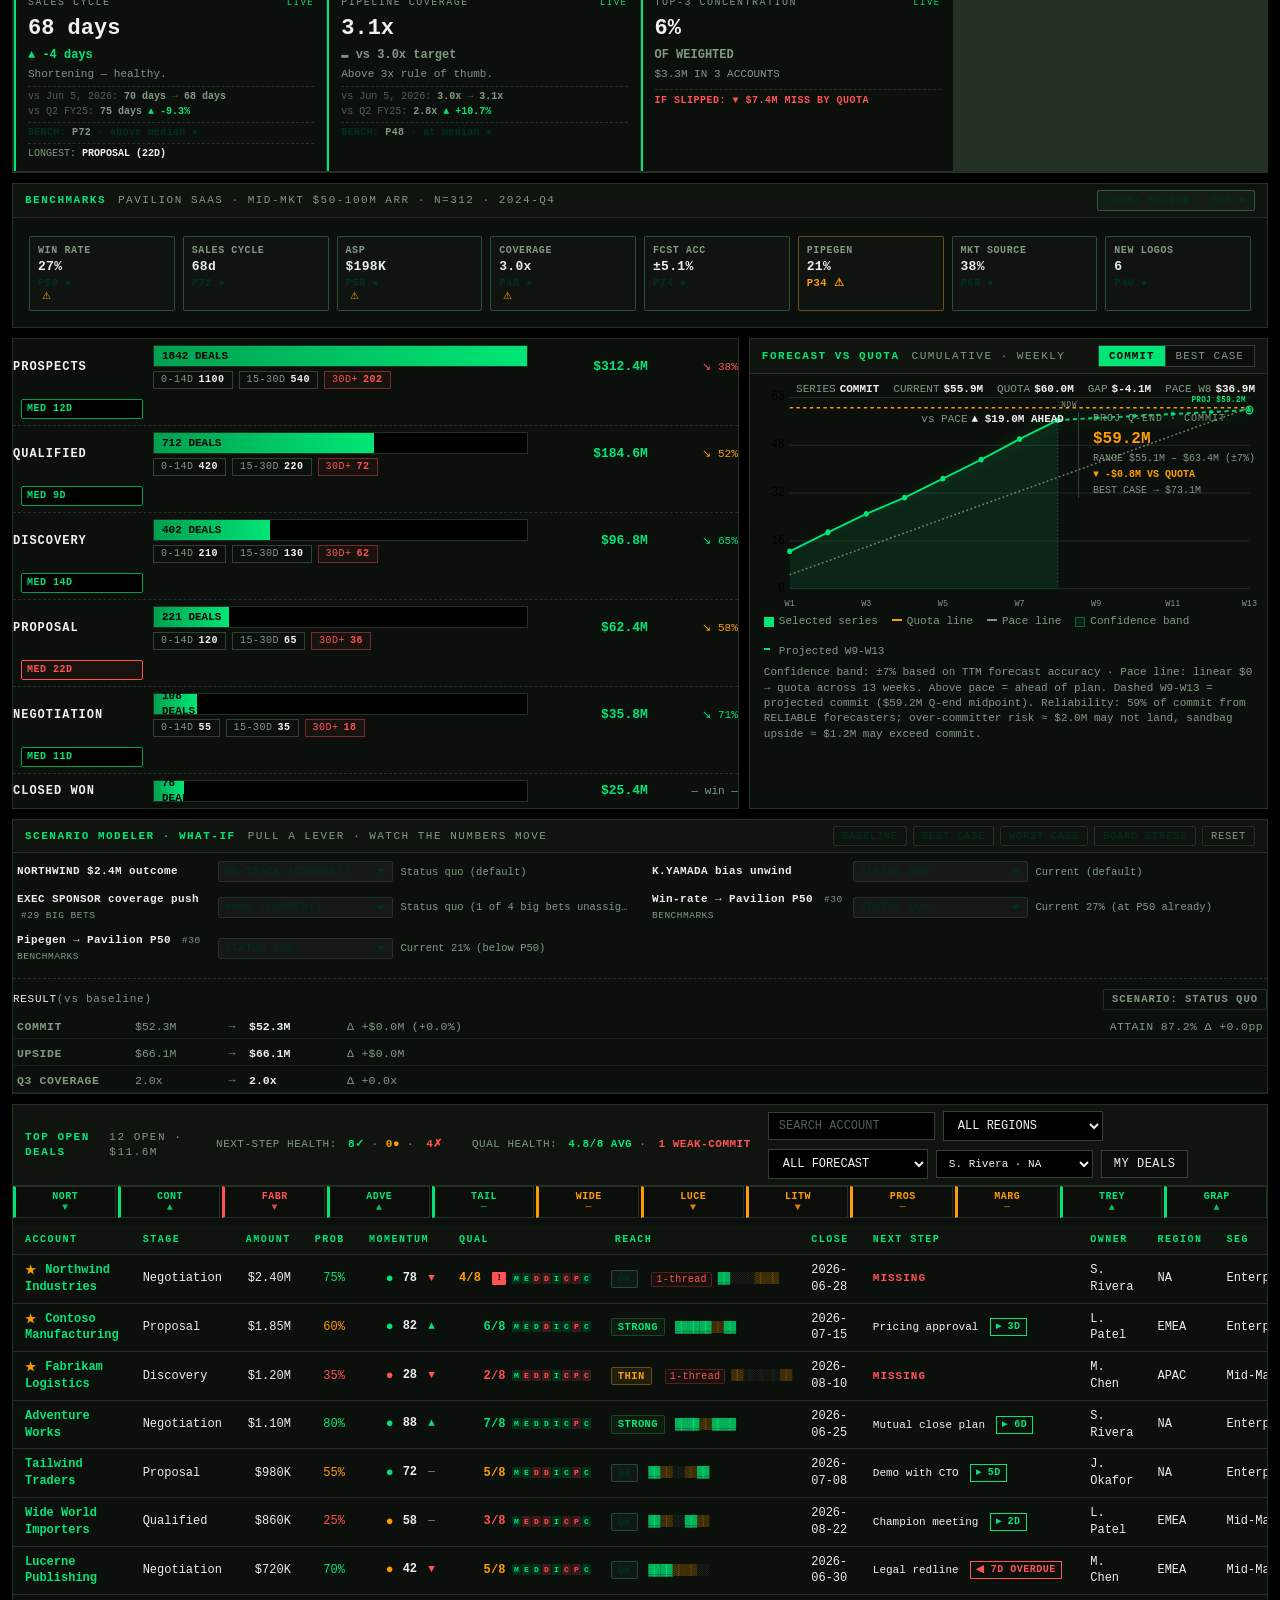
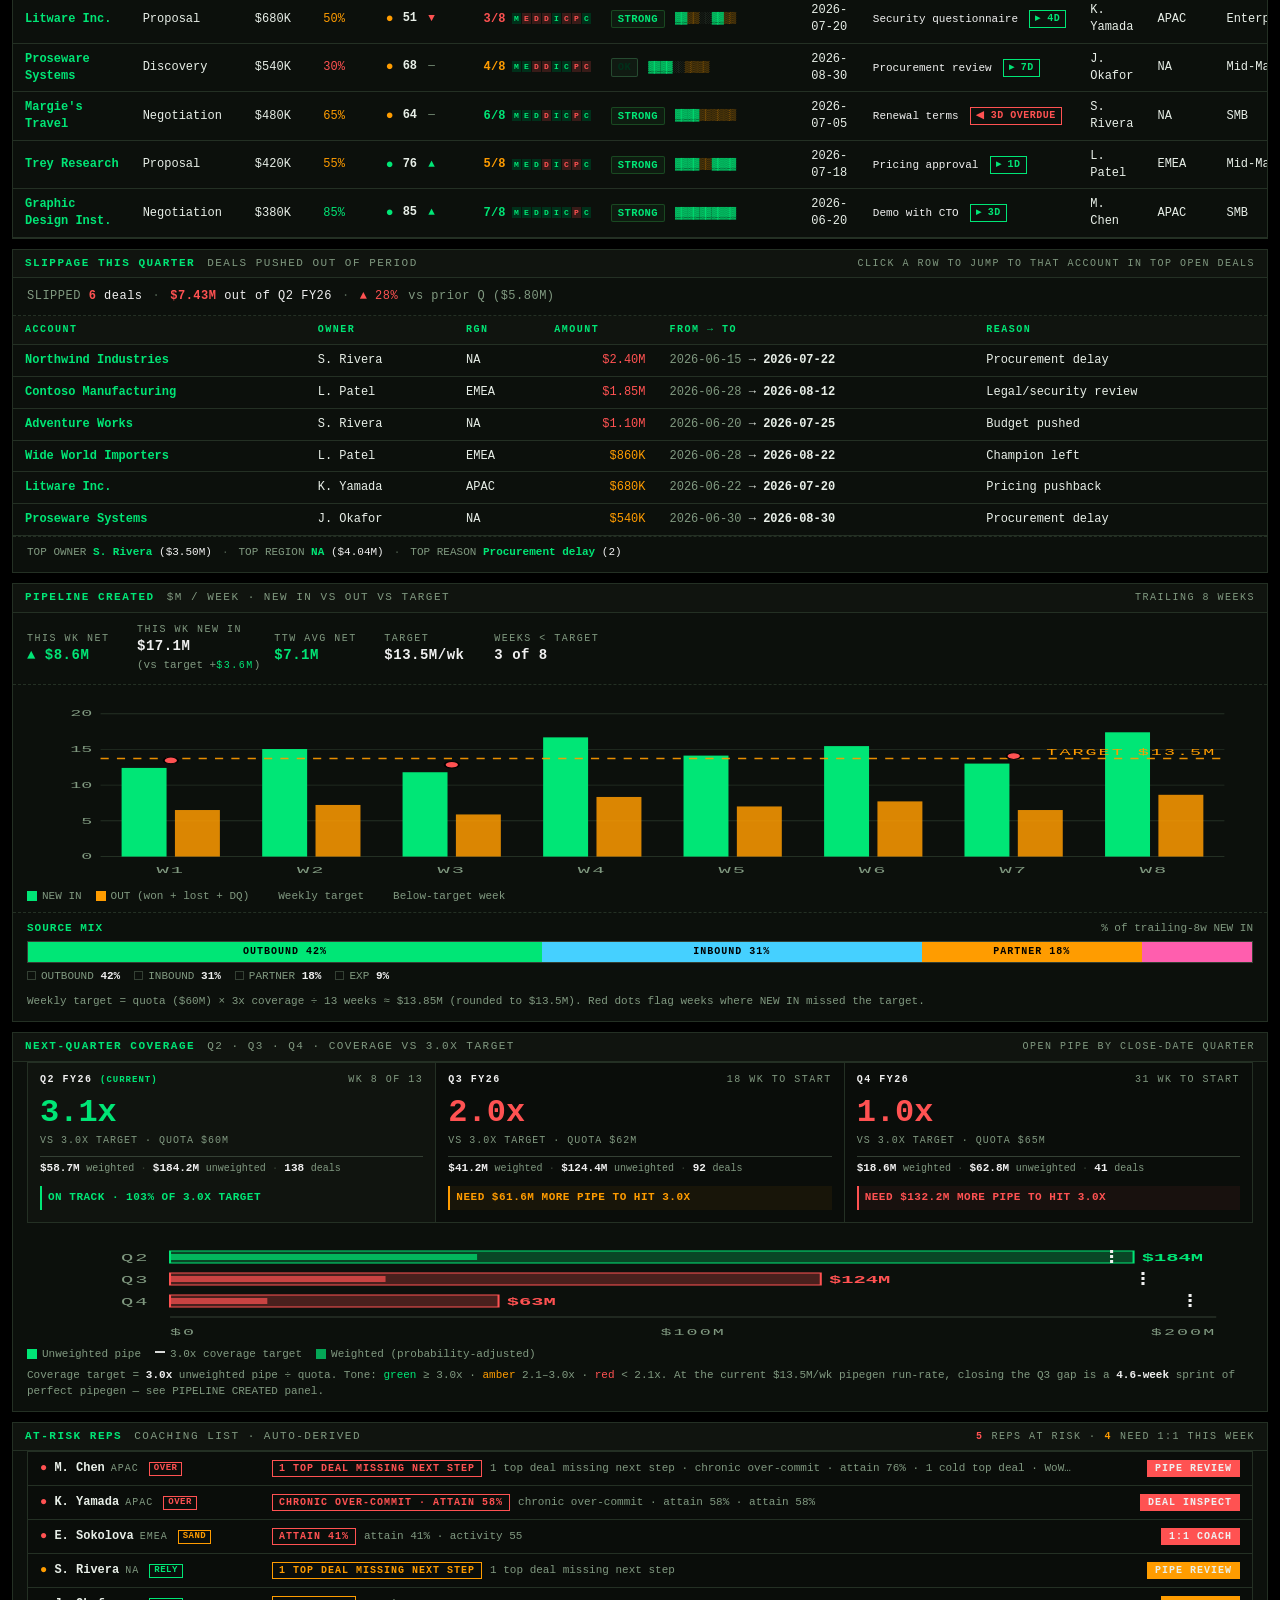
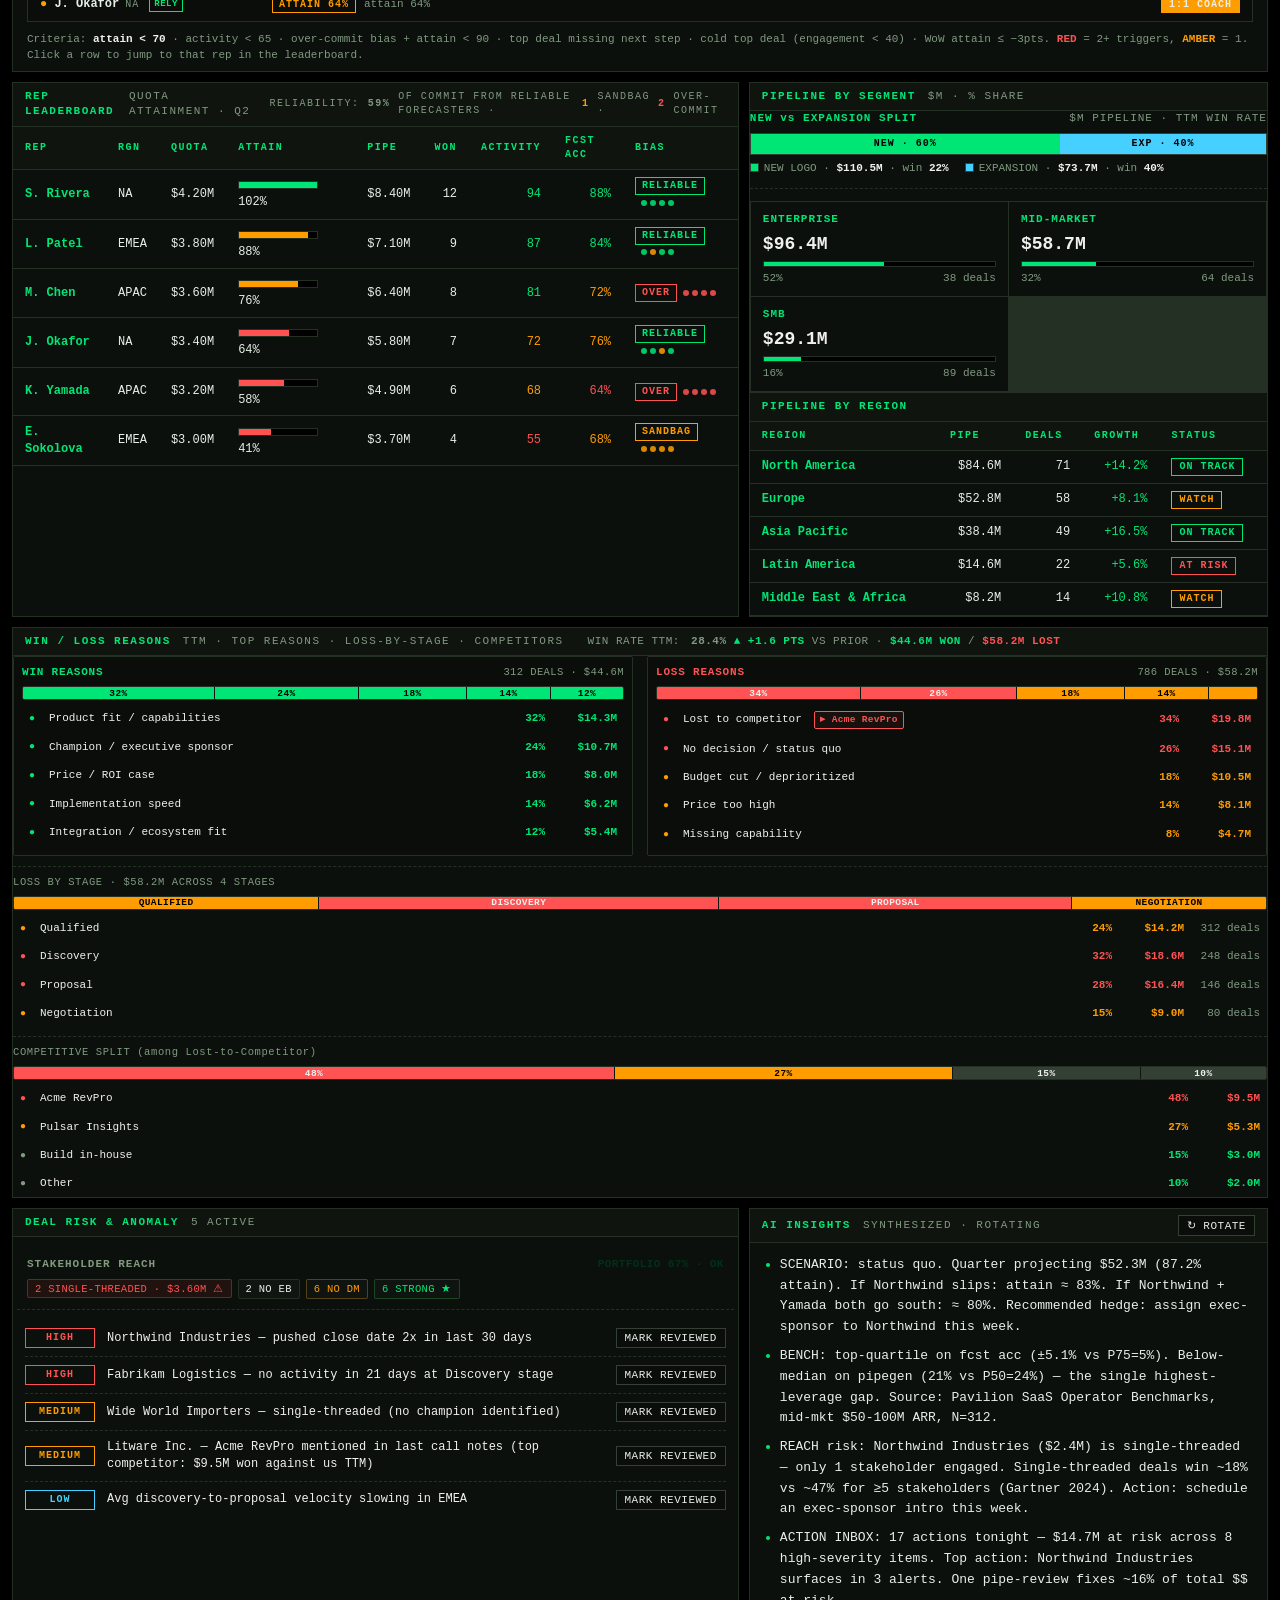
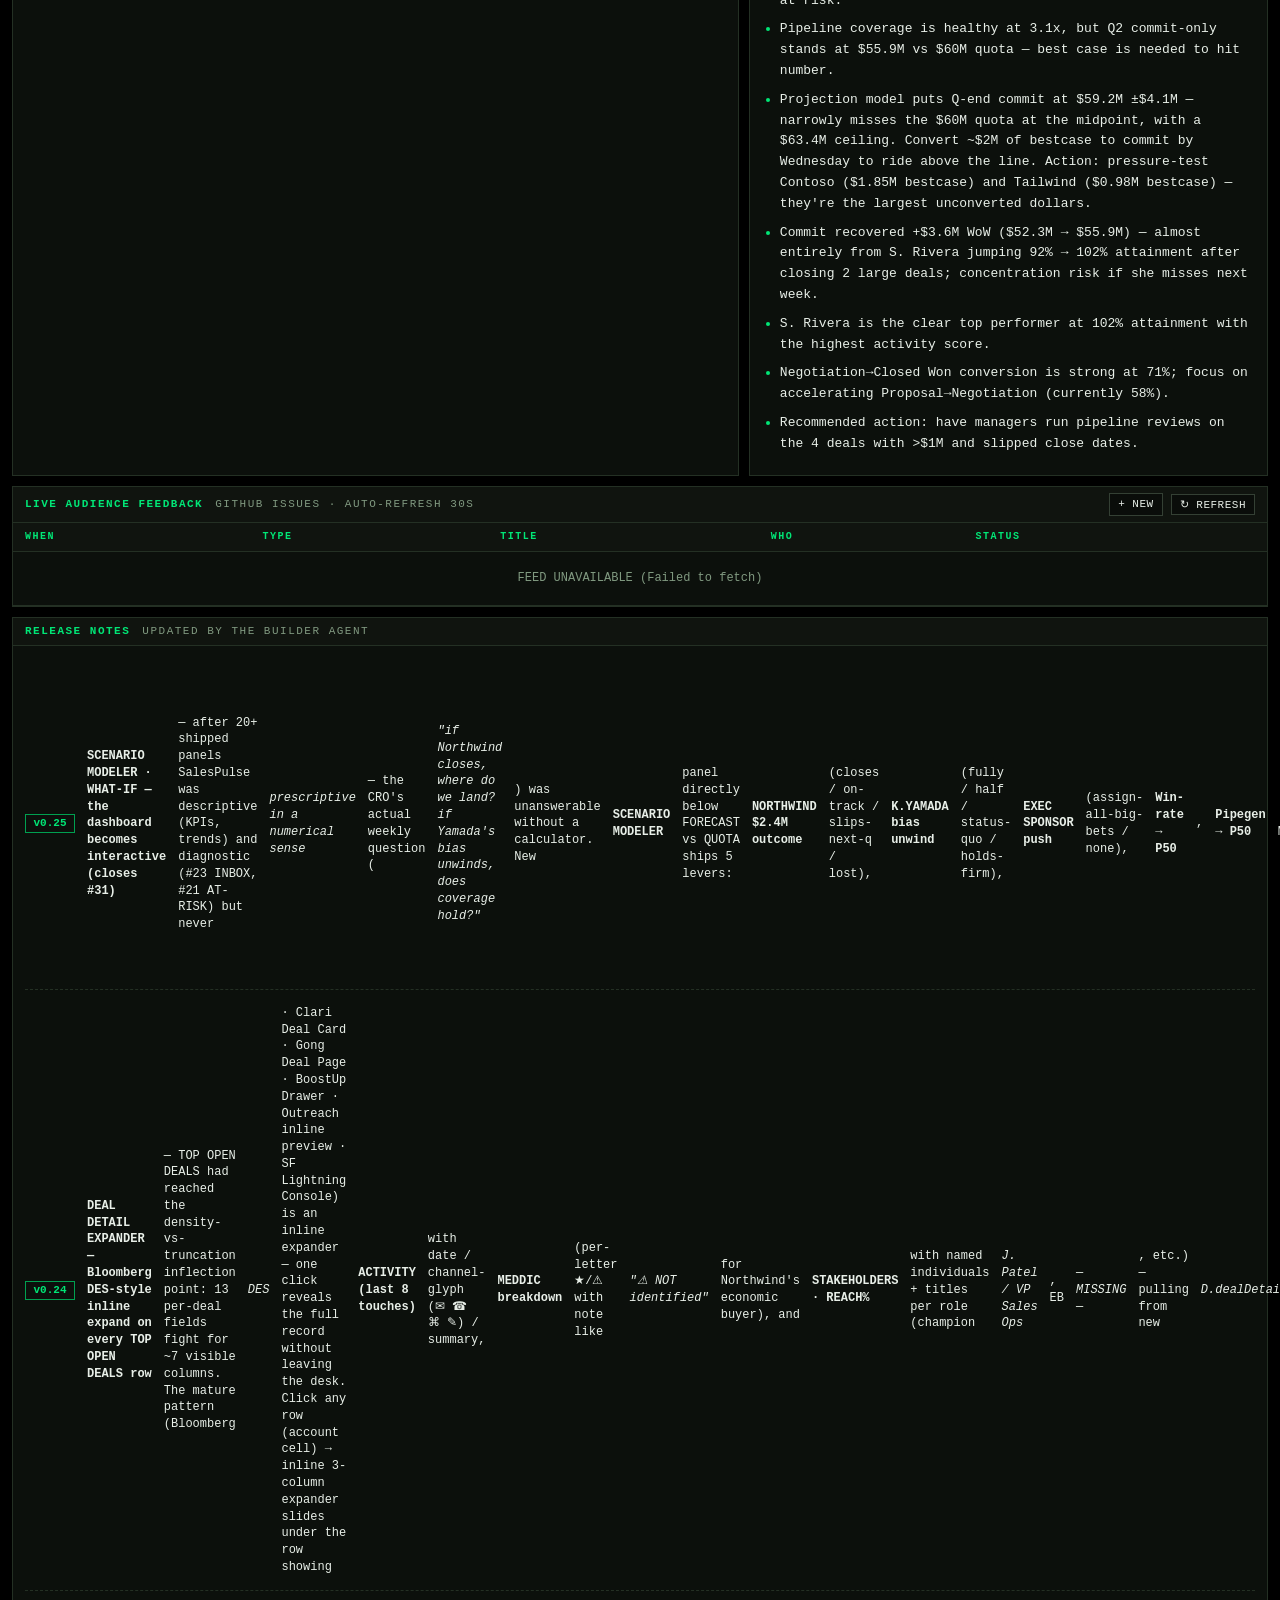
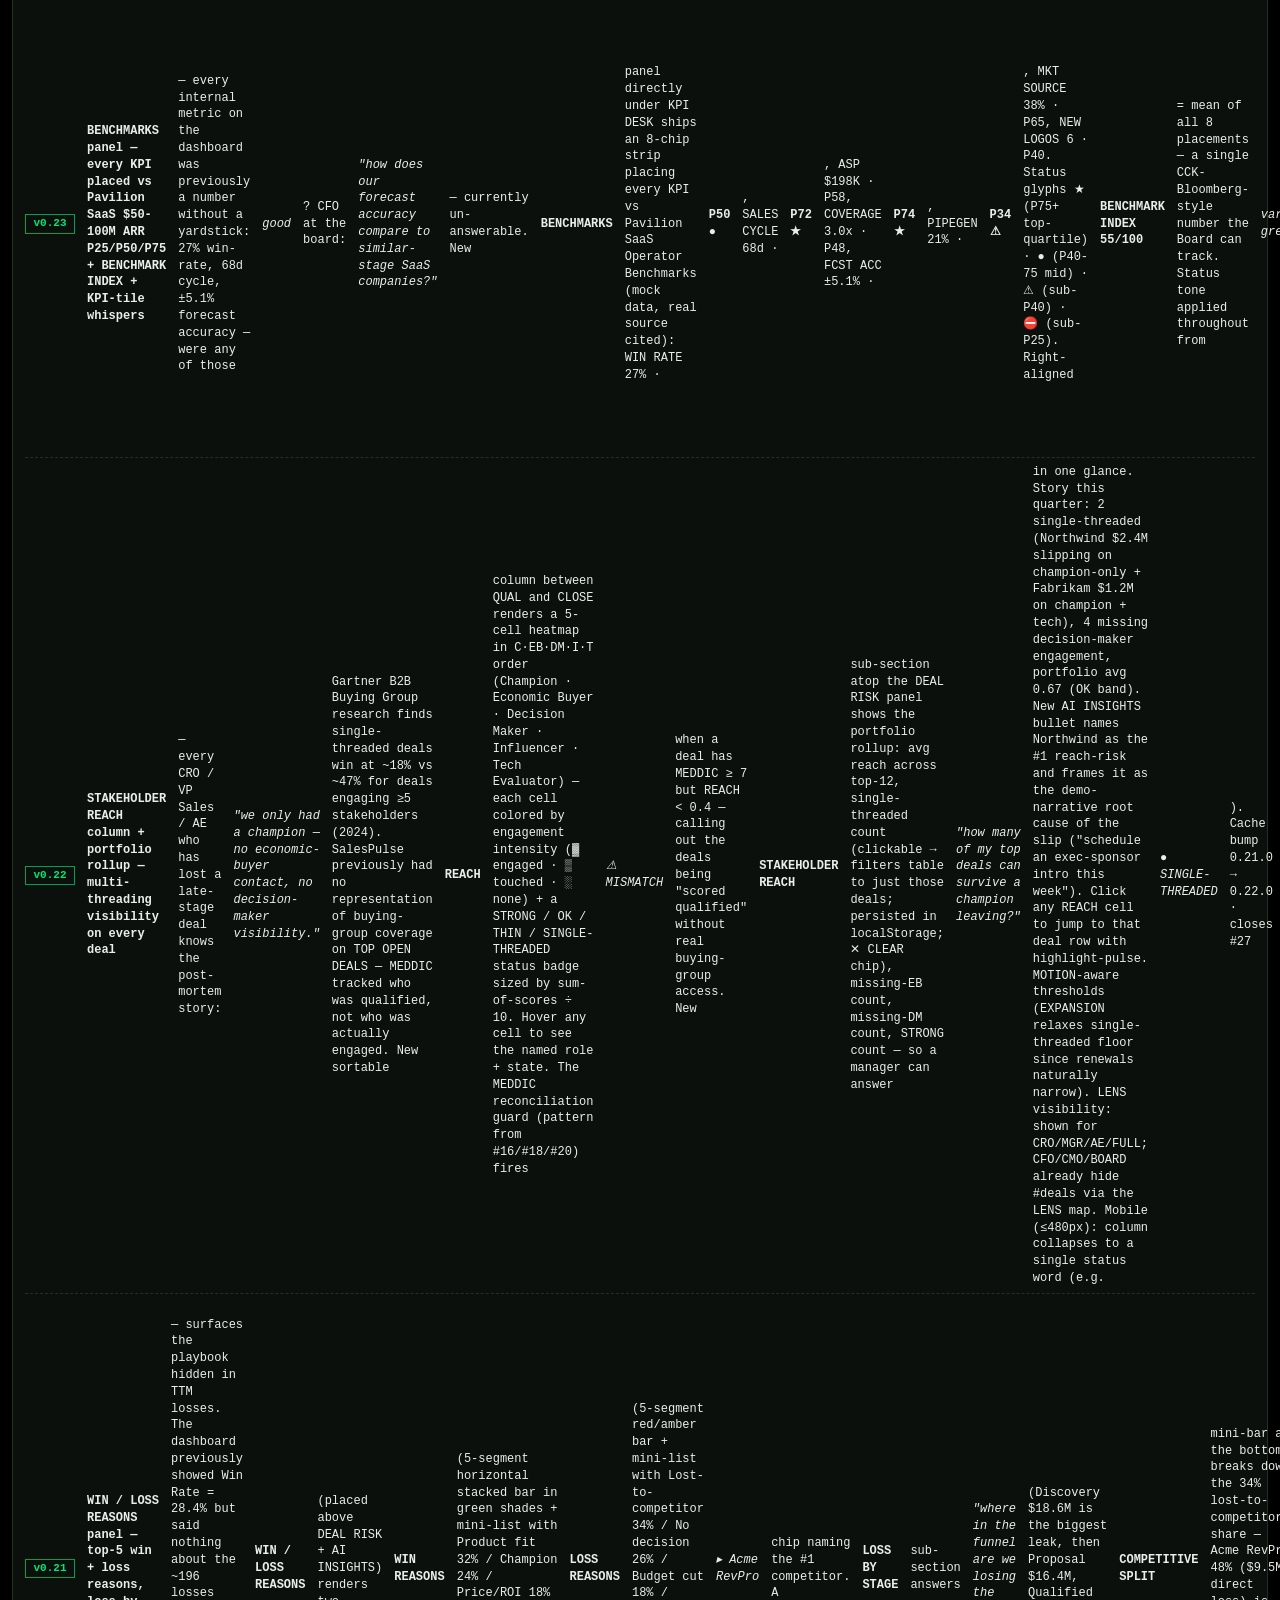
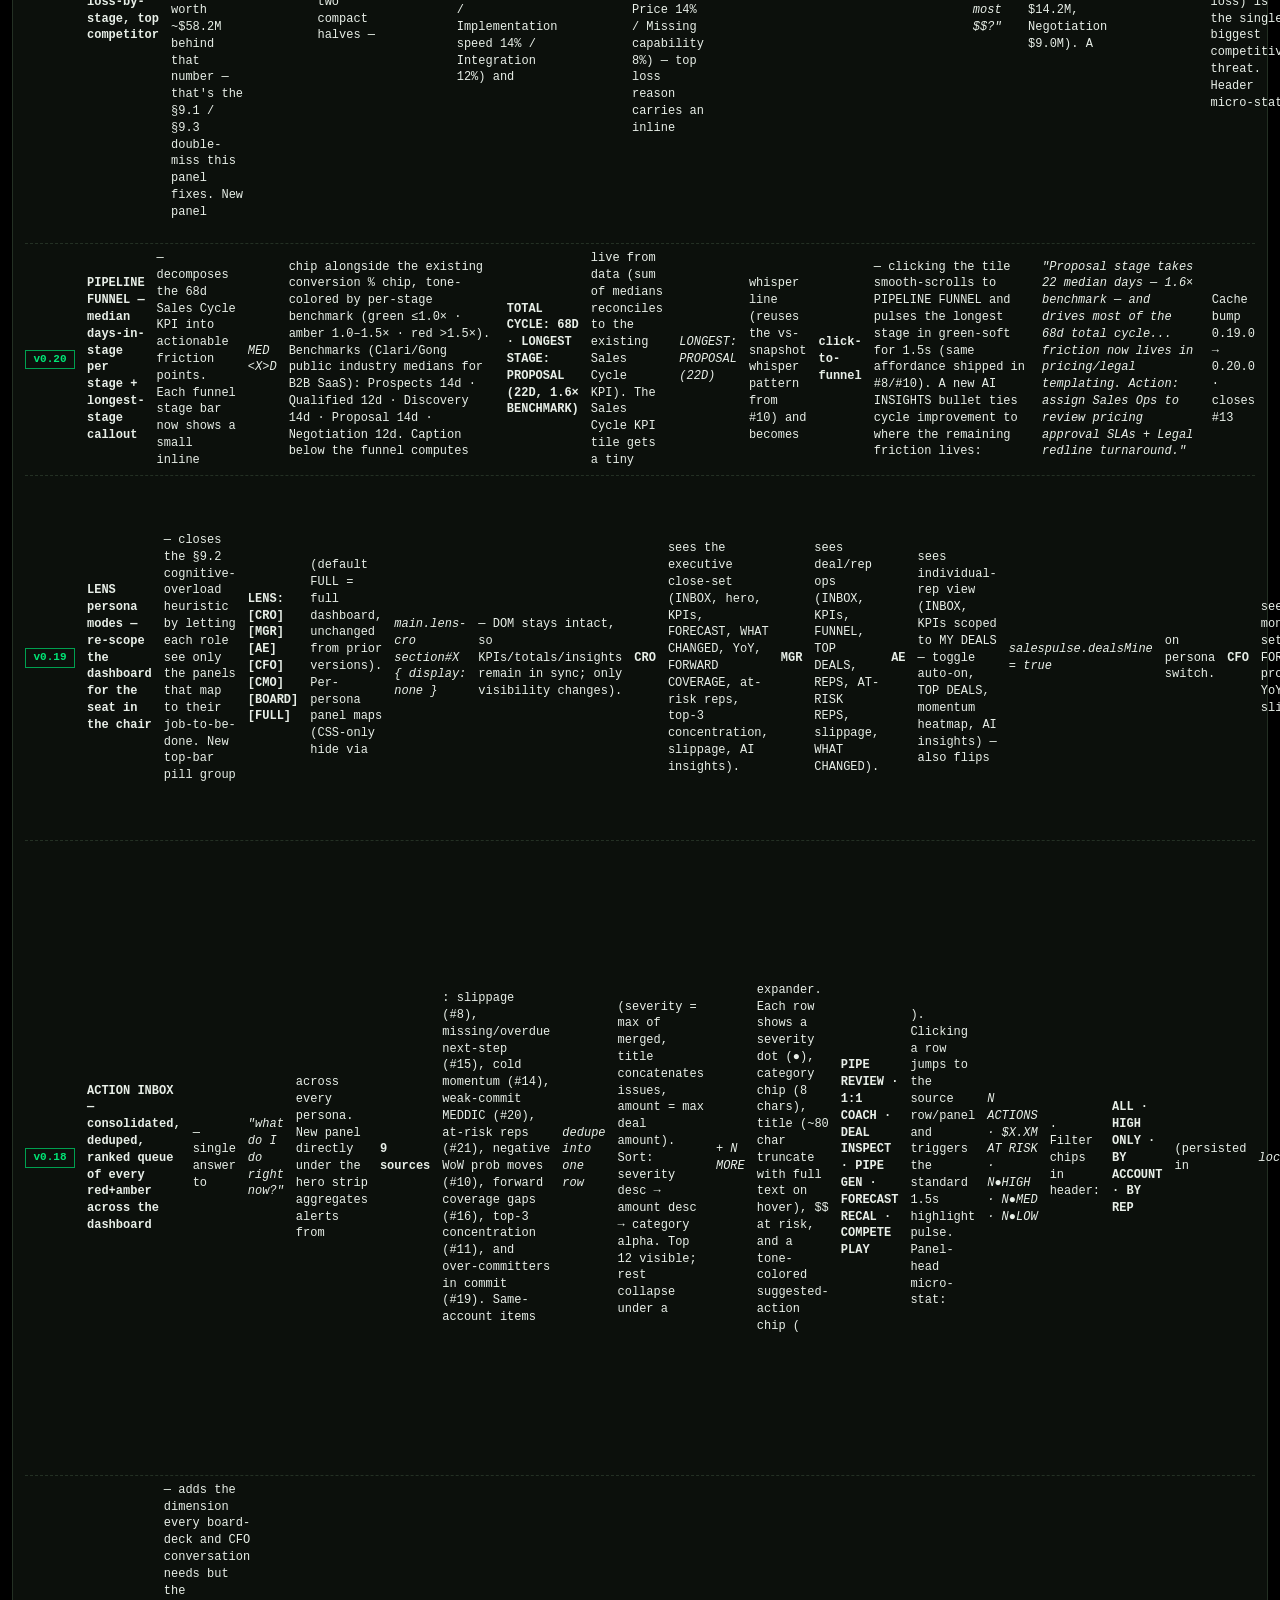
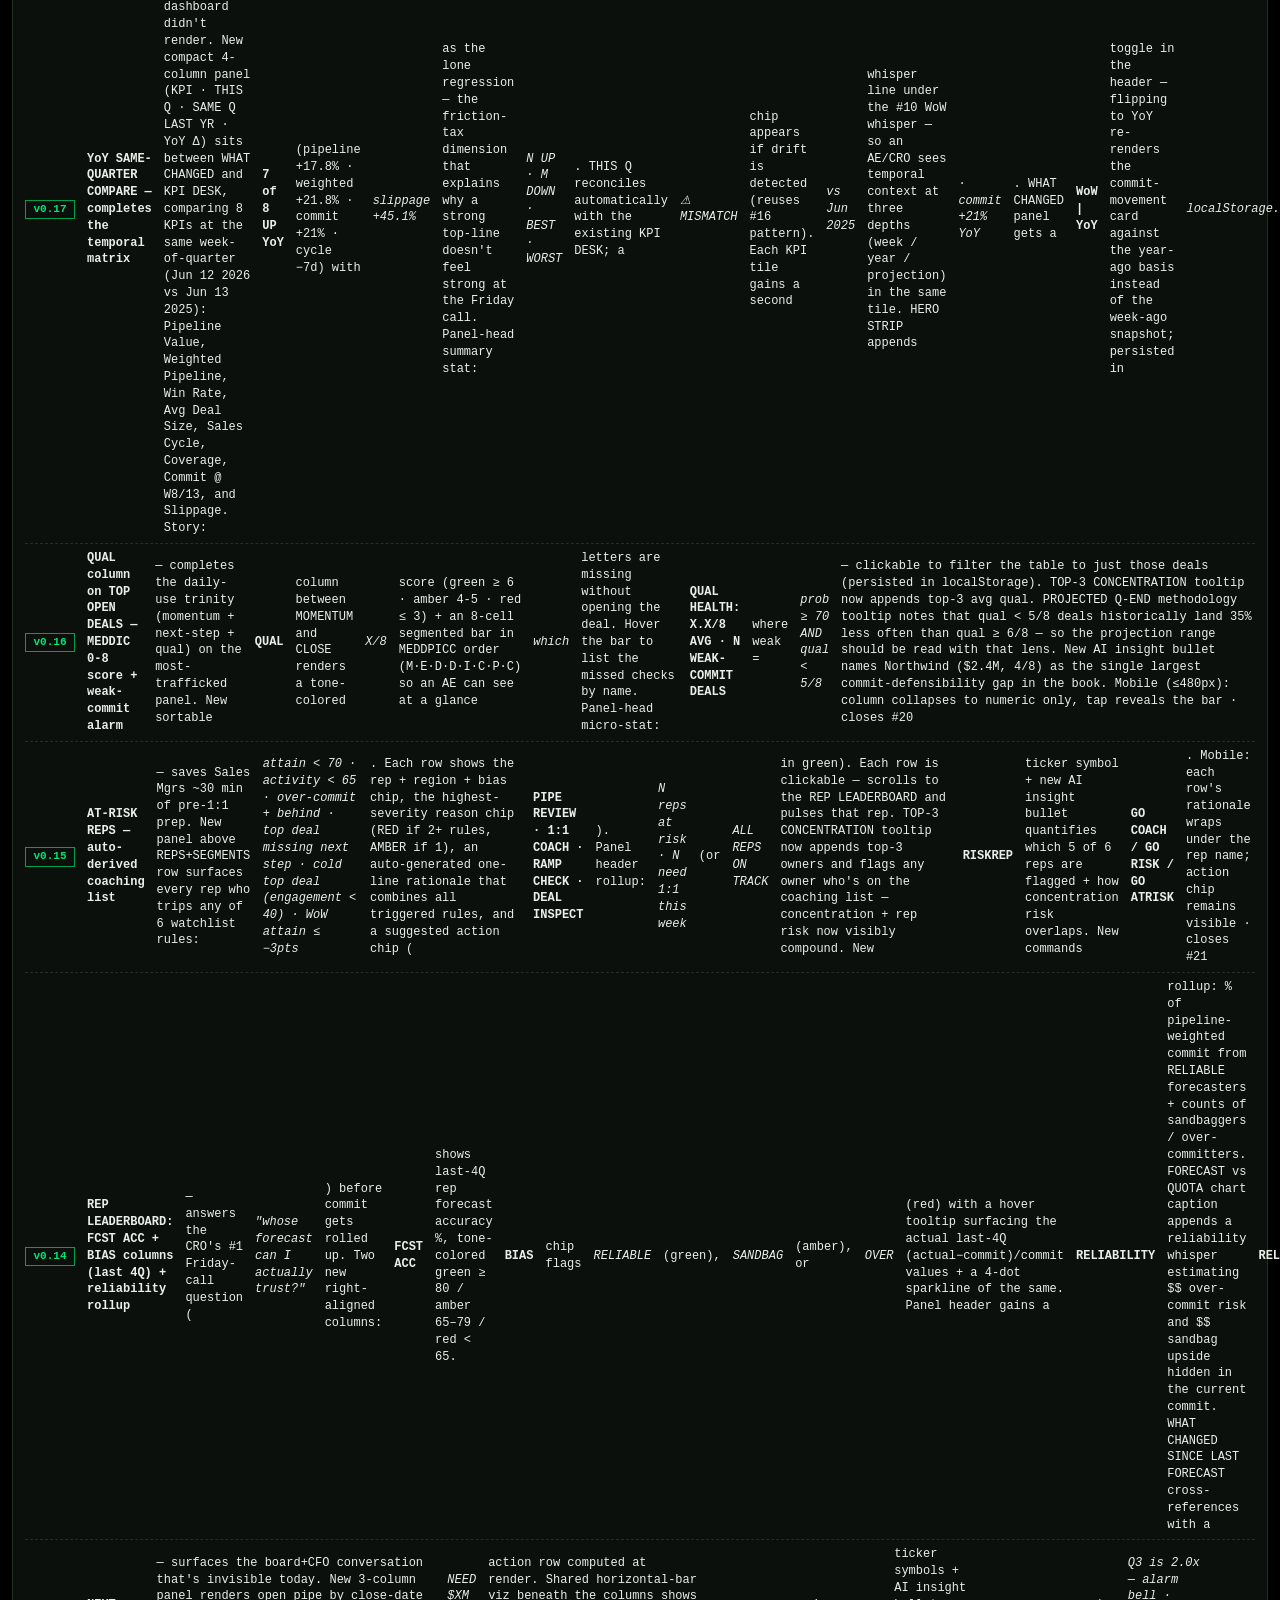
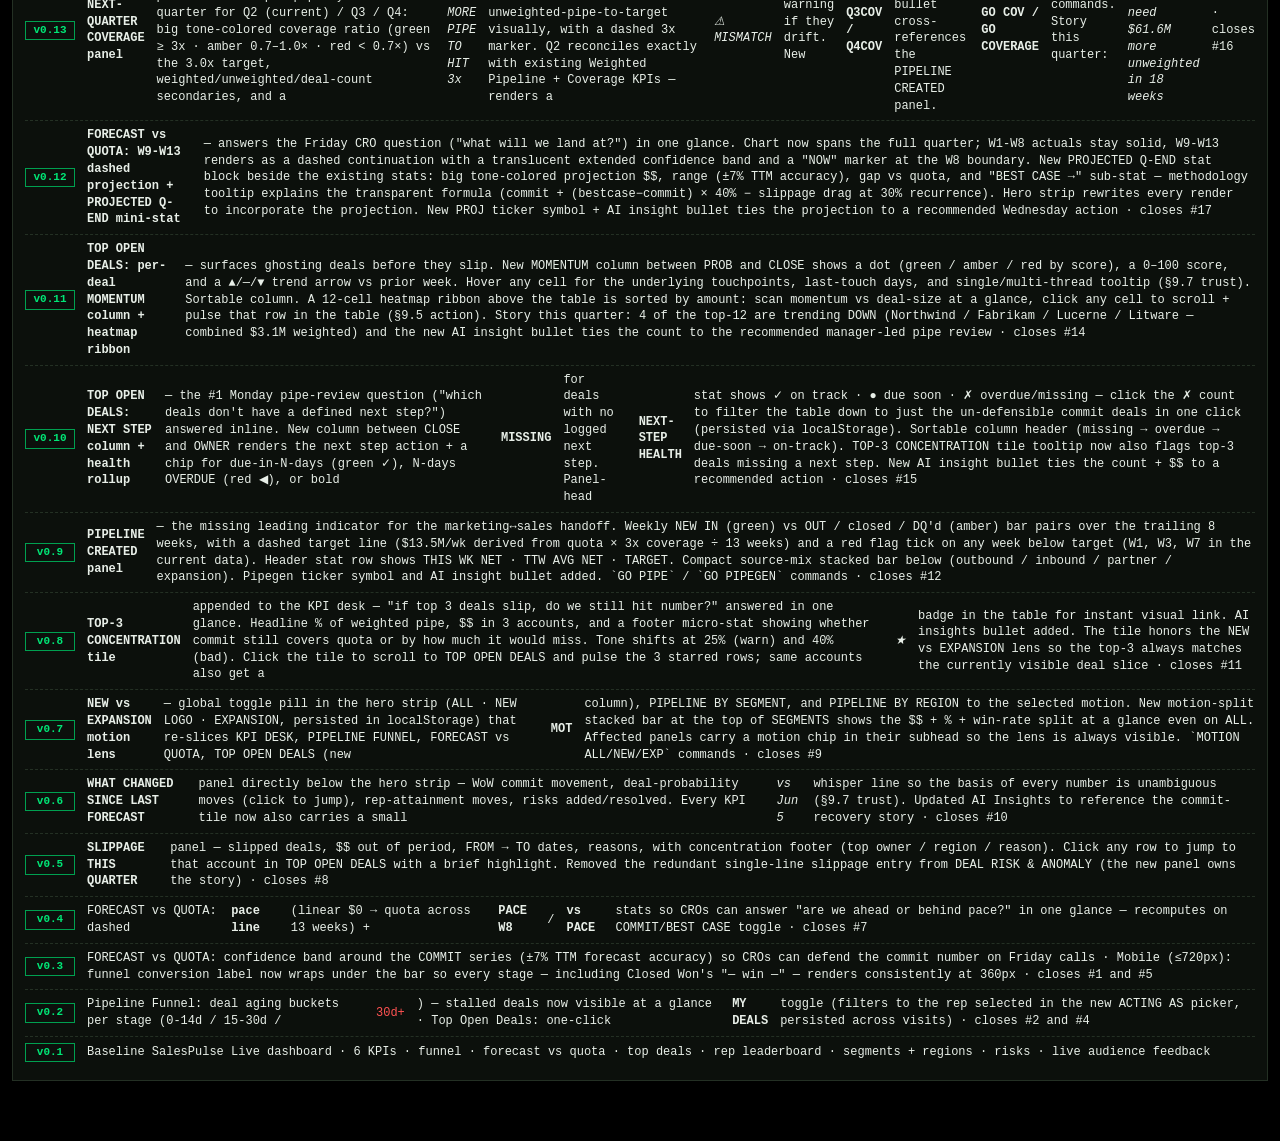
==== commit 9016791d: "v0.25: #31 SCENARIO MODELER · WHAT-IF — the dashboard becomes interactive After 20+ shipped panels S" ====
--- a/index.html
+++ b/index.html
@@ -5,7 +5,7 @@
   <meta name="viewport" content="width=device-width, initial-scale=1" />
   <title>SALESPULSE LIVE · TERMINAL</title>
   <meta name="description" content="SalesPulse Live — Bloomberg-style sales pipeline command center for VPs of Sales, RevOps, and AEs. Synthetic data only." />
-  <link rel="stylesheet" href="styles.css?v=0.24.0" />
+  <link rel="stylesheet" href="styles.css?v=0.25.0" />
 </head>
 <body>
   <a class="skip-link" href="#main">Skip to main content</a>
@@ -214,6 +214,26 @@
         </div>
       </section>
     </div>
+
+    <!-- SCENARIO MODELER · WHAT-IF (#31) — lever-driven what-if -->
+    <section id="scenario" class="panel" aria-labelledby="scenario-title">
+      <div class="panel-head">
+        <span class="title" id="scenario-title">SCENARIO MODELER · WHAT-IF</span>
+        <span class="sub">PULL A LEVER · WATCH THE NUMBERS MOVE</span>
+        <div class="right scenario-presets" id="scenario-presets" role="group" aria-label="Scenario presets">
+          <button type="button" class="scn-preset" data-preset="baseline">BASELINE</button>
+          <button type="button" class="scn-preset" data-preset="best">BEST CASE</button>
+          <button type="button" class="scn-preset" data-preset="worst">WORST CASE</button>
+          <button type="button" class="scn-preset" data-preset="stress">BOARD STRESS</button>
+          <button type="button" class="scn-reset" id="scn-reset" title="Reset all levers to defaults">RESET</button>
+        </div>
+      </div>
+      <div class="panel-body tight">
+        <div class="scn-mismatch" id="scn-mismatch" aria-live="polite"></div>
+        <div class="scn-levers" id="scn-levers"></div>
+        <div class="scn-result" id="scn-result" aria-live="polite"></div>
+      </div>
+    </section>
 
     <!-- TOP DEALS -->
     <section id="deals" class="panel" aria-labelledby="deals-title">
@@ -512,6 +532,7 @@
       </div>
       <div class="panel-body">
         <ul class="rel-list">
+          <li><span class="ver">v0.25</span> <b>SCENARIO MODELER · WHAT-IF — the dashboard becomes interactive (closes #31)</b> — after 20+ shipped panels SalesPulse was descriptive (KPIs, trends) and diagnostic (#23 INBOX, #21 AT-RISK) but never <i>prescriptive in a numerical sense</i> — the CRO's actual weekly question (<i>"if Northwind closes, where do we land? if Yamada's bias unwinds, does coverage hold?"</i>) was unanswerable without a calculator. New <b>SCENARIO MODELER</b> panel directly below FORECAST vs QUOTA ships 5 levers: <b>NORTHWIND $2.4M outcome</b> (closes / on-track / slips-next-q / lost), <b>K.YAMADA bias unwind</b> (fully / half / status-quo / holds-firm), <b>EXEC SPONSOR push</b> (assign-all-big-bets / none), <b>Win-rate → P50</b>, <b>Pipegen → P50</b>. Mono <code>&lt;select&gt;</code> dropdowns; on change the RESULT strip recomputes instantly showing COMMIT / UPSIDE / ATTAIN / Q3 COVERAGE with Δ-vs-baseline + an auto-derived <b>SCENARIO LABEL</b> (BEST CASE → UPSIDE → STATUS QUO → DOWNSIDE → WORST CASE, color-toned, ⚠ on worst). 4 preset buttons <i>[BASELINE] [BEST CASE] [WORST CASE] [BOARD STRESS]</i> set all 5 levers in one click — BOARD STRESS = the conservative case to defend in board prep. Cross-reference micro-labels <i>(#29 BIG BETS)</i> and <i>(#30 BENCHMARKS)</i> on the relevant levers. AI INSIGHTS prepends a scenario-aware bullet (regenerates by scenario shape — status-quo names hedges, worst-case names recovery levers + required deal count). Reconciliation guard fires <i>⚠ MISMATCH</i> when baseline commit drifts &gt; $0.1M from <i>data.forecast.commit</i>. State persisted in localStorage; RESET pulses the result strip. LENS visible for CRO/MGR/CFO/BOARD/FULL; hidden for AE/CMO. New <i>GO SCN</i> / <i>GO SCENARIO</i> command. New SCN ticker entry. ALL_PANEL_IDS → 20. Cache bump 0.24.0 → 0.25.0 · closes #31</li>
           <li><span class="ver">v0.24</span> <b>DEAL DETAIL EXPANDER — Bloomberg DES-style inline expand on every TOP OPEN DEALS row</b> — TOP OPEN DEALS had reached the density-vs-truncation inflection point: 13 per-deal fields fight for ~7 visible columns. The mature pattern (Bloomberg <i>DES</i> · Clari Deal Card · Gong Deal Page · BoostUp Drawer · Outreach inline preview · SF Lightning Console) is an inline expander — one click reveals the full record without leaving the desk. Click any row (account cell) → inline 3-column expander slides under the row showing <b>ACTIVITY (last 8 touches)</b> with date / channel-glyph (✉ ☎ ⌘ ✎) / summary, <b>MEDDIC breakdown</b> (per-letter ★/⚠ with note like <i>"⚠ NOT identified"</i> for Northwind's economic buyer), and <b>STAKEHOLDERS · REACH%</b> with named individuals + titles per role (champion <i>J. Patel / VP Sales Ops</i>, EB <i>— MISSING —</i>, etc.) — pulling from new <i>D.dealDetailExtras</i> map keyed by account. Notes line below the grid; two action chips <i>[JUMP TO REPS →]</i> (scrolls to owner row + pulse) and <i>[SCENARIO →]</i> (placeholder for #31 ship). Click row again or press <b>Esc</b> → collapse. <b>Arrow ↓/↑</b> while expanded → navigate to next/previous deal (auto-collapse previous, auto-expand next — Bloomberg DES behavior); auto-scrolls. <b>Shift+click</b> a second row → multi-expand (compare mode). State persisted in localStorage so the last-opened deal survives a refresh. When a row is expanded, AI INSIGHTS prepends a deal-specific bullet ("Northwind expanded: MEDDIC 4/8, REACH 40% (single-thread risk). Champion strong but EB never identified after 2 attempts. Legal redlines back 03/08. Recommended exec-sponsor: C. Park."). Reconciliation guard fires <i>⚠ MISMATCH</i> when the detail's per-letter MEDDIC narrative diverges from the row's aggregate by &gt; 1. Mobile (≤480px) drops the inline expander in favor of a full-screen modal overlay (terminal-density on phone is impossible). REP LEADERBOARD rows gain <i>data-rep</i> attributes so the JUMP affordance can scroll-anchor. Uses only existing CSS variables; no new colors. Cache bump 0.23.0 → 0.24.0 · closes #32</li>
           <li><span class="ver">v0.23</span> <b>BENCHMARKS panel — every KPI placed vs Pavilion SaaS $50-100M ARR P25/P50/P75 + BENCHMARK INDEX + KPI-tile whispers</b> — every internal metric on the dashboard was previously a number without a yardstick: 27% win-rate, 68d cycle, ±5.1% forecast accuracy — were any of those <i>good</i>? CFO at the board: <i>"how does our forecast accuracy compare to similar-stage SaaS companies?"</i> — currently un-answerable. New <b>BENCHMARKS</b> panel directly under KPI DESK ships an 8-chip strip placing every KPI vs Pavilion SaaS Operator Benchmarks (mock data, real source cited): WIN RATE 27% · <b>P50 ●</b>, SALES CYCLE 68d · <b>P72 ★</b>, ASP $198K · P58, COVERAGE 3.0x · P48, FCST ACC ±5.1% · <b>P74 ★</b>, PIPEGEN 21% · <b>P34 ⚠</b>, MKT SOURCE 38% · P65, NEW LOGOS 6 · P40. Status glyphs ★ (P75+ top-quartile) · ● (P40-75 mid) · ⚠ (sub-P40) · ⛔ (sub-P25). Right-aligned <b>BENCHMARK INDEX 55/100</b> = mean of all 8 placements — a single CCK-Bloomberg-style number the Board can track. Status tone applied throughout from <i>var(--green)</i> / <i>var(--green-soft)</i> / <i>var(--amber)</i> / <i>var(--red)</i> — no new colors. Source attribution line is itself clickable to reveal a 1-paragraph methodology note + <i>About this benchmark</i> drawer. Every KPI tile in the KPI DESK row gains a third whisper line below the existing WoW + YoY whispers: e.g. <i>P50 · at industry median</i> under Win Rate, <i>P72 · top-quartile</i> under Sales Cycle, <i>P58 · above median</i> under ASP, <i>P48 · at median</i> under Pipeline Coverage. Click any chip → flashes that chip + scrolls to the panel. Reconciliation guard reads each chip's `ours` value against the live KPI (renders <i>⚠ MISMATCH</i> chip on drift &gt; 0.5%, pattern from #16/#18/#20/#27). New AI INSIGHTS bullet: <i>"Top-quartile on sales-cycle (68d vs P75=64d) and forecast-accuracy (±5.1% vs P75=±5%). Below median on pipegen-to-quota (21% vs P50=24%) — the single highest-leverage gap. If pipegen normalized to P50, Q3 coverage gap closes 38%."</i> LENS (#24): panel + chips show for CRO / CFO / CMO / BOARD / FULL (the budget-conversation seats); AE / Sales-Mgr lenses hide it (less actionable for their loops); KPI-tile whispers stay visible across all lenses since the placement context is universally useful. New <b>BENCH</b> ticker entry. ALL_PANEL_IDS grows to 19; lens preview chip auto-updates. Mobile (≤480px): chip strip wraps to 2×4 grid. Uses only existing CSS variables and existing <i>.k-whisper</i> styling for KPI-tile whispers. Cache bump 0.22.0 → 0.23.0 · closes #30</li>
           <li><span class="ver">v0.22</span> <b>STAKEHOLDER REACH column + portfolio rollup — multi-threading visibility on every deal</b> — every CRO / VP Sales / AE who has lost a late-stage deal knows the post-mortem story: <i>"we only had a champion — no economic-buyer contact, no decision-maker visibility."</i> Gartner B2B Buying Group research finds single-threaded deals win at ~18% vs ~47% for deals engaging ≥5 stakeholders (2024). SalesPulse previously had no representation of buying-group coverage on TOP OPEN DEALS — MEDDIC tracked who was qualified, not who was actually engaged. New sortable <b>REACH</b> column between QUAL and CLOSE renders a 5-cell heatmap in C·EB·DM·I·T order (Champion · Economic Buyer · Decision Maker · Influencer · Tech Evaluator) — each cell colored by engagement intensity (▓ engaged · ▒ touched · ░ none) + a STRONG / OK / THIN / SINGLE-THREADED status badge sized by sum-of-scores ÷ 10. Hover any cell to see the named role + state. The MEDDIC reconciliation guard (pattern from #16/#18/#20) fires <i>⚠ MISMATCH</i> when a deal has MEDDIC ≥ 7 but REACH &lt; 0.4 — calling out the deals being "scored qualified" without real buying-group access. New <b>STAKEHOLDER REACH</b> sub-section atop the DEAL RISK panel shows the portfolio rollup: avg reach across top-12, single-threaded count (clickable → filters table to just those deals; persisted in localStorage; ✕ CLEAR chip), missing-EB count, missing-DM count, STRONG count — so a manager can answer <i>"how many of my top deals can survive a champion leaving?"</i> in one glance. Story this quarter: 2 single-threaded (Northwind $2.4M slipping on champion-only + Fabrikam $1.2M on champion + tech), 4 missing decision-maker engagement, portfolio avg 0.67 (OK band). New AI INSIGHTS bullet names Northwind as the #1 reach-risk and frames it as the demo-narrative root cause of the slip ("schedule an exec-sponsor intro this week"). Click any REACH cell to jump to that deal row with highlight-pulse. MOTION-aware thresholds (EXPANSION relaxes single-threaded floor since renewals naturally narrow). LENS visibility: shown for CRO/MGR/AE/FULL; CFO/CMO/BOARD already hide #deals via the LENS map. Mobile (≤480px): column collapses to a single status word (e.g. <i>● SINGLE-THREADED</i>). Cache bump 0.21.0 → 0.22.0 · closes #27</li>
@@ -552,7 +573,7 @@
     <span class="seg right"><span class="l">SYS</span> <span id="clock2">--:--:--</span></span>
   </div>
 
-  <script src="data.js?v=0.24.0"></script>
-  <script src="app.js?v=0.24.0"></script>
+  <script src="data.js?v=0.25.0"></script>
+  <script src="app.js?v=0.25.0"></script>
 </body>
 </html>
--- a/styles.css
+++ b/styles.css
@@ -1945,3 +1945,136 @@
   .expander-grid { grid-template-columns: 1fr; gap: 10px; }
   .expander-head { flex-wrap: wrap; }
 }
+
+
+
+/* ---------- SCENARIO MODELER · WHAT-IF (#31) ----------
+   Lever bar + result strip; mono terminal aesthetic; no new colors. */
+#scenario .panel-head .right.scenario-presets { display: flex; gap: 6px; align-items: center; }
+.scn-preset, .scn-reset {
+  background: transparent;
+  border: 1px solid var(--border, rgba(255,255,255,0.15));
+  color: var(--green-soft, #5fb878);
+  font-family: ui-monospace, "SFMono-Regular", Menlo, Consolas, monospace;
+  font-size: 10.5px;
+  letter-spacing: 0.7px;
+  padding: 3px 8px;
+  cursor: pointer;
+  border-radius: 2px;
+}
+.scn-reset { color: var(--dim); }
+.scn-preset:hover, .scn-reset:hover { color: var(--text); border-color: var(--text); }
+
+.scn-mismatch:empty { display: none; }
+.scn-mismatch { padding: 4px 6px; margin-bottom: 6px; }
+
+.scn-levers {
+  display: grid;
+  grid-template-columns: 1fr 1fr;
+  gap: 6px 24px;
+  padding: 6px 4px 12px;
+  border-bottom: 1px dashed var(--border, rgba(255,255,255,0.10));
+  margin-bottom: 10px;
+}
+.scn-lever-row {
+  display: grid;
+  grid-template-columns: minmax(160px, 1.1fr) minmax(150px, 1fr) minmax(140px, 1.3fr);
+  gap: 8px;
+  align-items: center;
+  font-family: ui-monospace, "SFMono-Regular", Menlo, Consolas, monospace;
+  font-size: 11px;
+  padding: 2px 0;
+}
+.scn-lever-lbl { color: var(--text, #c9d1d9); font-weight: 600; letter-spacing: 0.4px; }
+.scn-xref { color: var(--dim); font-weight: 400; font-size: 9.5px; margin-left: 4px; letter-spacing: 0.5px; }
+.scn-select {
+  background: rgba(255,255,255,0.04);
+  color: var(--green-soft, #5fb878);
+  border: 1px solid var(--border, rgba(255,255,255,0.15));
+  font-family: inherit;
+  font-size: 11px;
+  letter-spacing: 0.4px;
+  padding: 3px 6px;
+  border-radius: 2px;
+  text-transform: uppercase;
+  appearance: none;
+  -webkit-appearance: none;
+  background-image: linear-gradient(45deg, transparent 50%, var(--green-soft, #5fb878) 50%), linear-gradient(135deg, var(--green-soft, #5fb878) 50%, transparent 50%);
+  background-position: calc(100% - 11px) center, calc(100% - 6px) center;
+  background-size: 5px 5px, 5px 5px;
+  background-repeat: no-repeat;
+  padding-right: 22px;
+  cursor: pointer;
+}
+.scn-select:focus { outline: 1px solid var(--green); outline-offset: 1px; }
+.scn-lever-note { color: var(--dim); font-size: 10.5px; overflow: hidden; text-overflow: ellipsis; white-space: nowrap; }
+
+.scn-result-head {
+  display: flex;
+  align-items: center;
+  font-family: ui-monospace, "SFMono-Regular", Menlo, Consolas, monospace;
+  font-size: 11px;
+  letter-spacing: 0.7px;
+  margin-bottom: 6px;
+}
+.scn-label {
+  margin-left: auto;
+  padding: 2px 8px;
+  border-radius: 2px;
+  font-weight: 700;
+  letter-spacing: 1px;
+  font-size: 10.5px;
+  border: 1px solid;
+}
+.scn-label.scn-best   { color: var(--green);  border-color: var(--green);    background: rgba(95,184,120,0.08); }
+.scn-label.scn-upside { color: var(--green-soft, #5fb878); border-color: rgba(95,184,120,0.50); }
+.scn-label.scn-quo    { color: var(--dim);    border-color: var(--border, rgba(255,255,255,0.15)); }
+.scn-label.scn-down   { color: var(--amber);  border-color: rgba(210,153,34,0.50); background: rgba(210,153,34,0.06); }
+.scn-label.scn-worst  { color: var(--red);    border-color: var(--red);      background: rgba(208,77,77,0.10); }
+.scn-warn { margin-left: 4px; }
+
+.scn-result-grid {
+  font-family: ui-monospace, "SFMono-Regular", Menlo, Consolas, monospace;
+  font-size: 11.5px;
+  display: flex;
+  flex-direction: column;
+  gap: 4px;
+}
+.scn-row {
+  display: grid;
+  grid-template-columns: 110px 80px 18px 90px 1fr auto;
+  gap: 8px;
+  align-items: center;
+  padding: 3px 4px;
+  border-bottom: 1px dotted var(--border, rgba(255,255,255,0.08));
+}
+.scn-kpi   { color: var(--dim); letter-spacing: 0.6px; font-weight: 600; }
+.scn-base  { color: var(--dim); }
+.scn-arrow { color: var(--dim); text-align: center; }
+.scn-new   { color: var(--text, #c9d1d9); }
+.scn-delta { letter-spacing: 0.3px; }
+.scn-delta.green  { color: var(--green); }
+.scn-delta.amber  { color: var(--amber); }
+.scn-delta.red    { color: var(--red); }
+.scn-delta.muted  { color: var(--dim); }
+.scn-attain { letter-spacing: 0.4px; text-align: right; }
+.scn-attain.green { color: var(--green); }
+.scn-attain.amber { color: var(--amber); }
+.scn-attain.red   { color: var(--red); }
+.scn-attain.muted { color: var(--dim); }
+
+.scn-pulse { animation: scnPulse 1.4s ease-out 1; }
+@keyframes scnPulse {
+  0%   { background: rgba(95,184,120,0.18); }
+  100% { background: transparent; }
+}
+@media (prefers-reduced-motion: reduce) { .scn-pulse { animation: none; } }
+
+/* Mobile */
+@media (max-width: 480px) {
+  .scn-levers { grid-template-columns: 1fr; gap: 8px; }
+  .scn-lever-row { grid-template-columns: 1fr; gap: 2px; }
+  .scn-row { grid-template-columns: 1fr 1fr; }
+  .scn-arrow { display: none; }
+  #scenario .panel-head .right.scenario-presets { flex-wrap: wrap; row-gap: 4px; }
+}
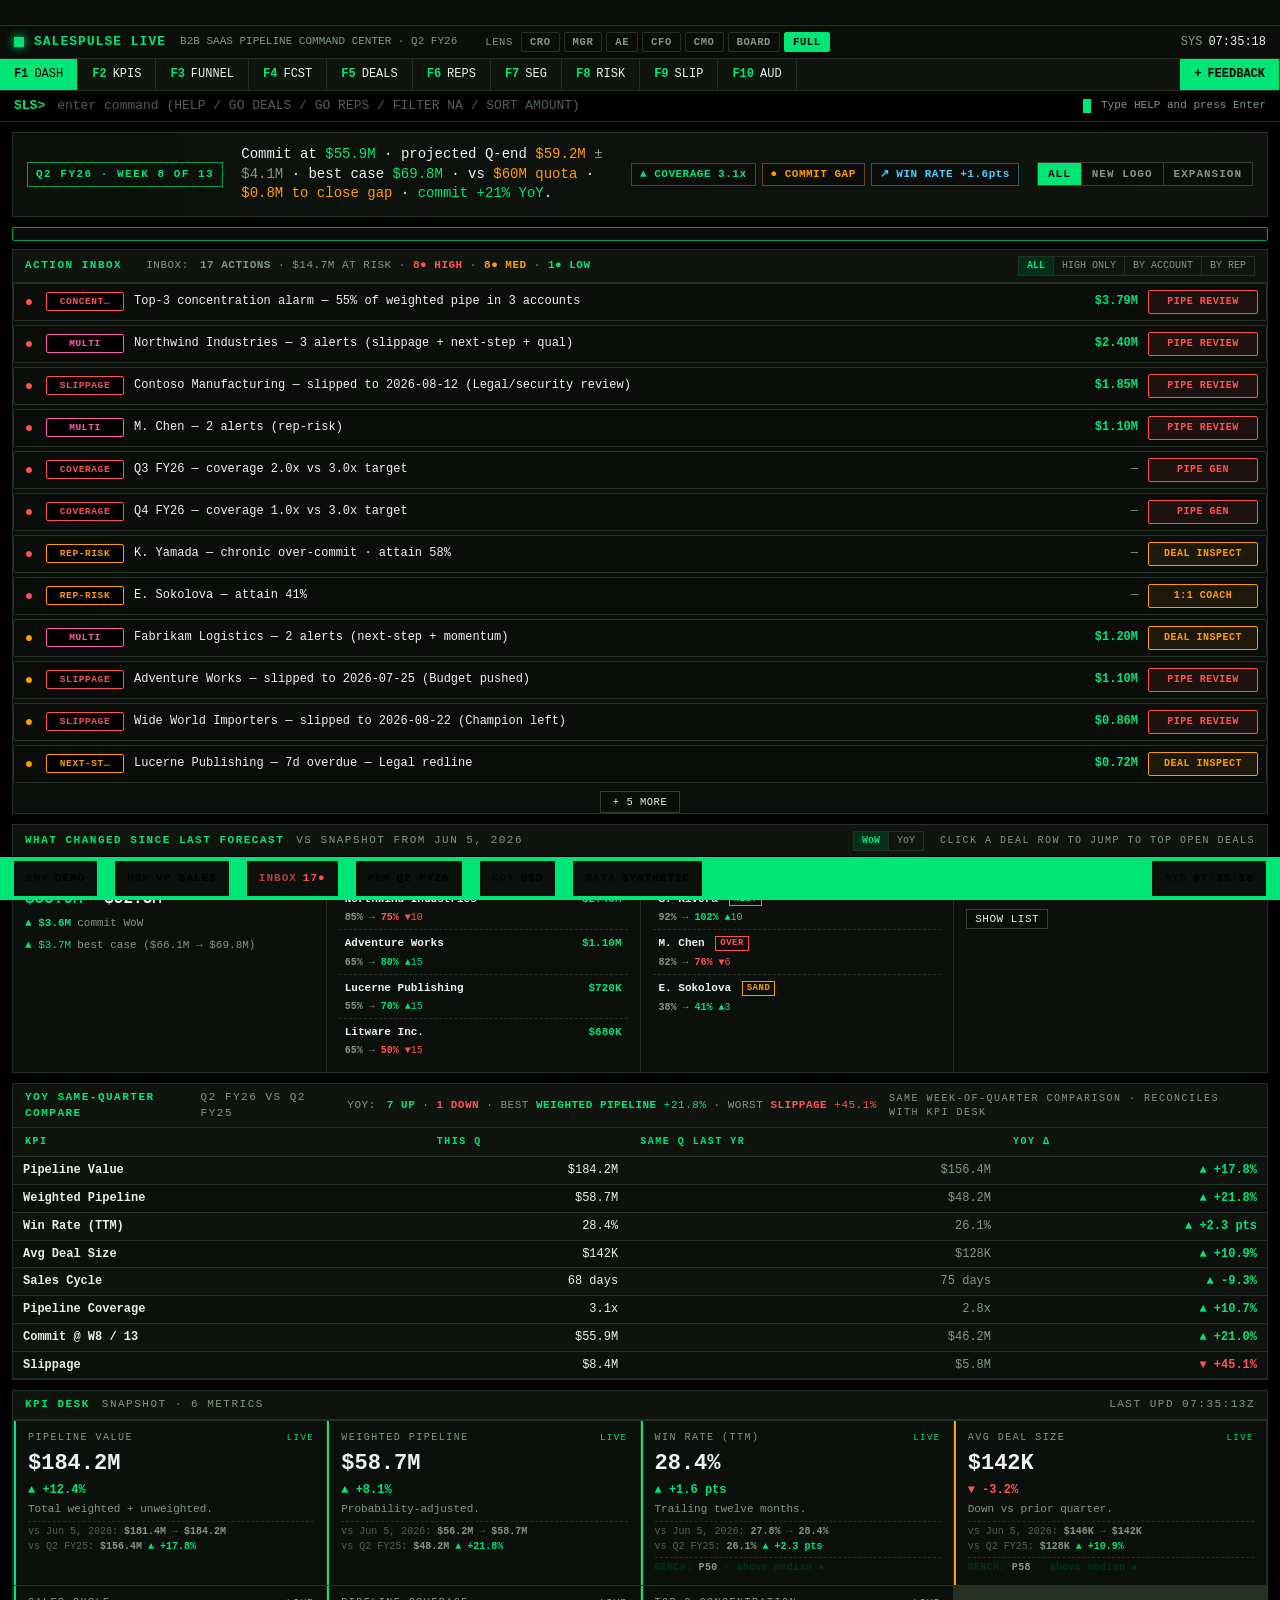
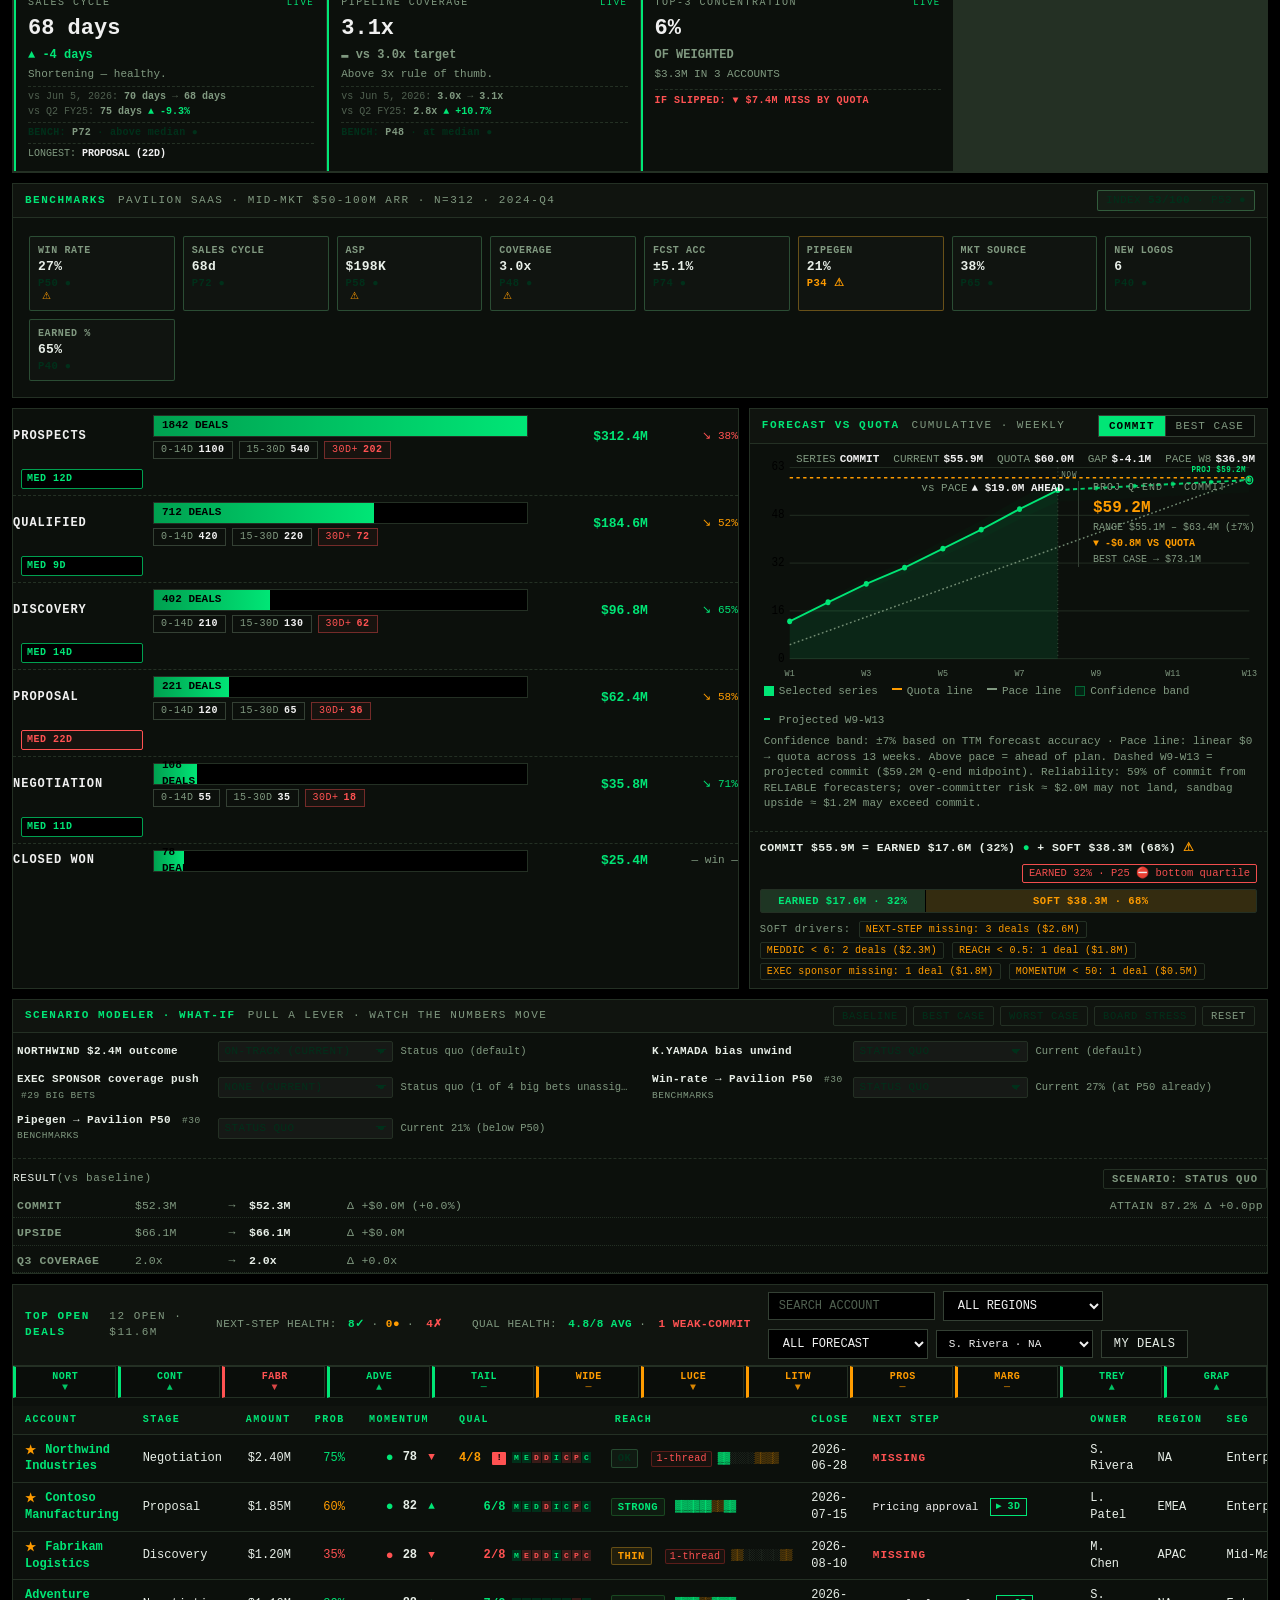
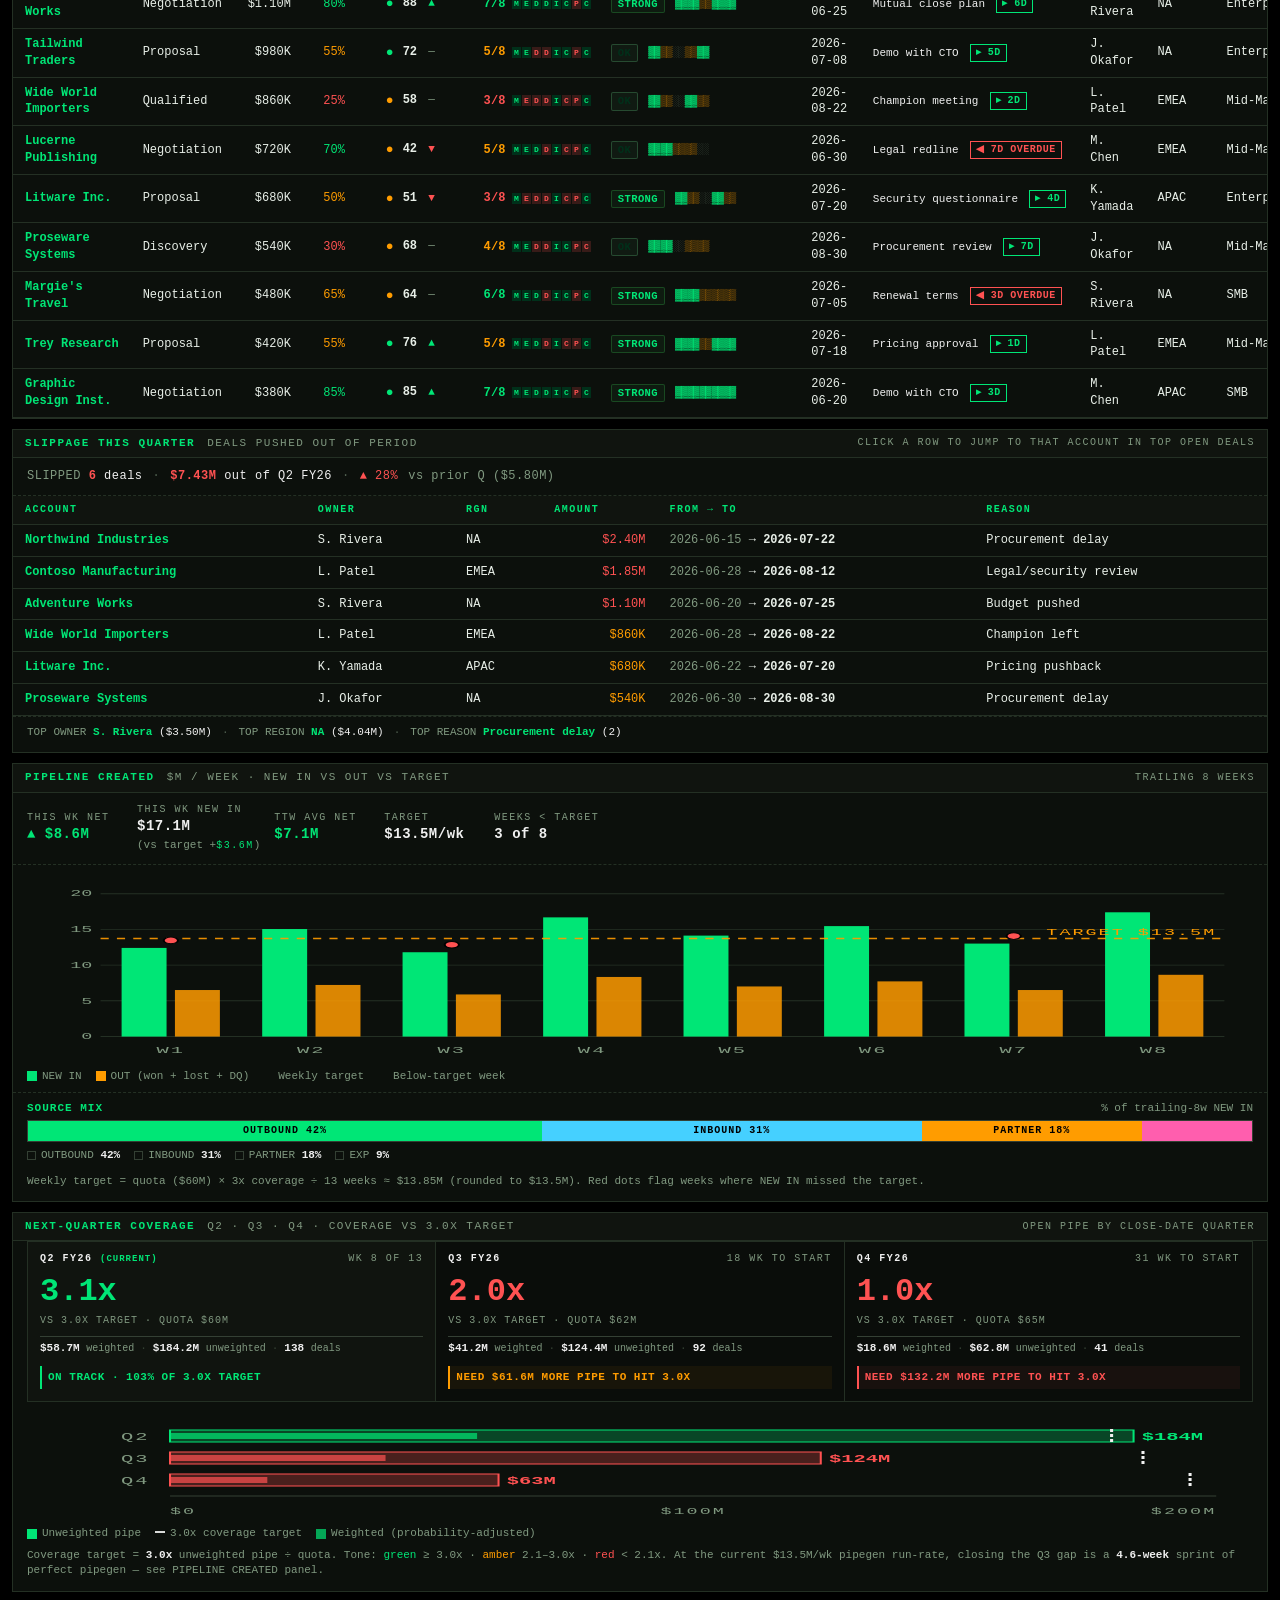
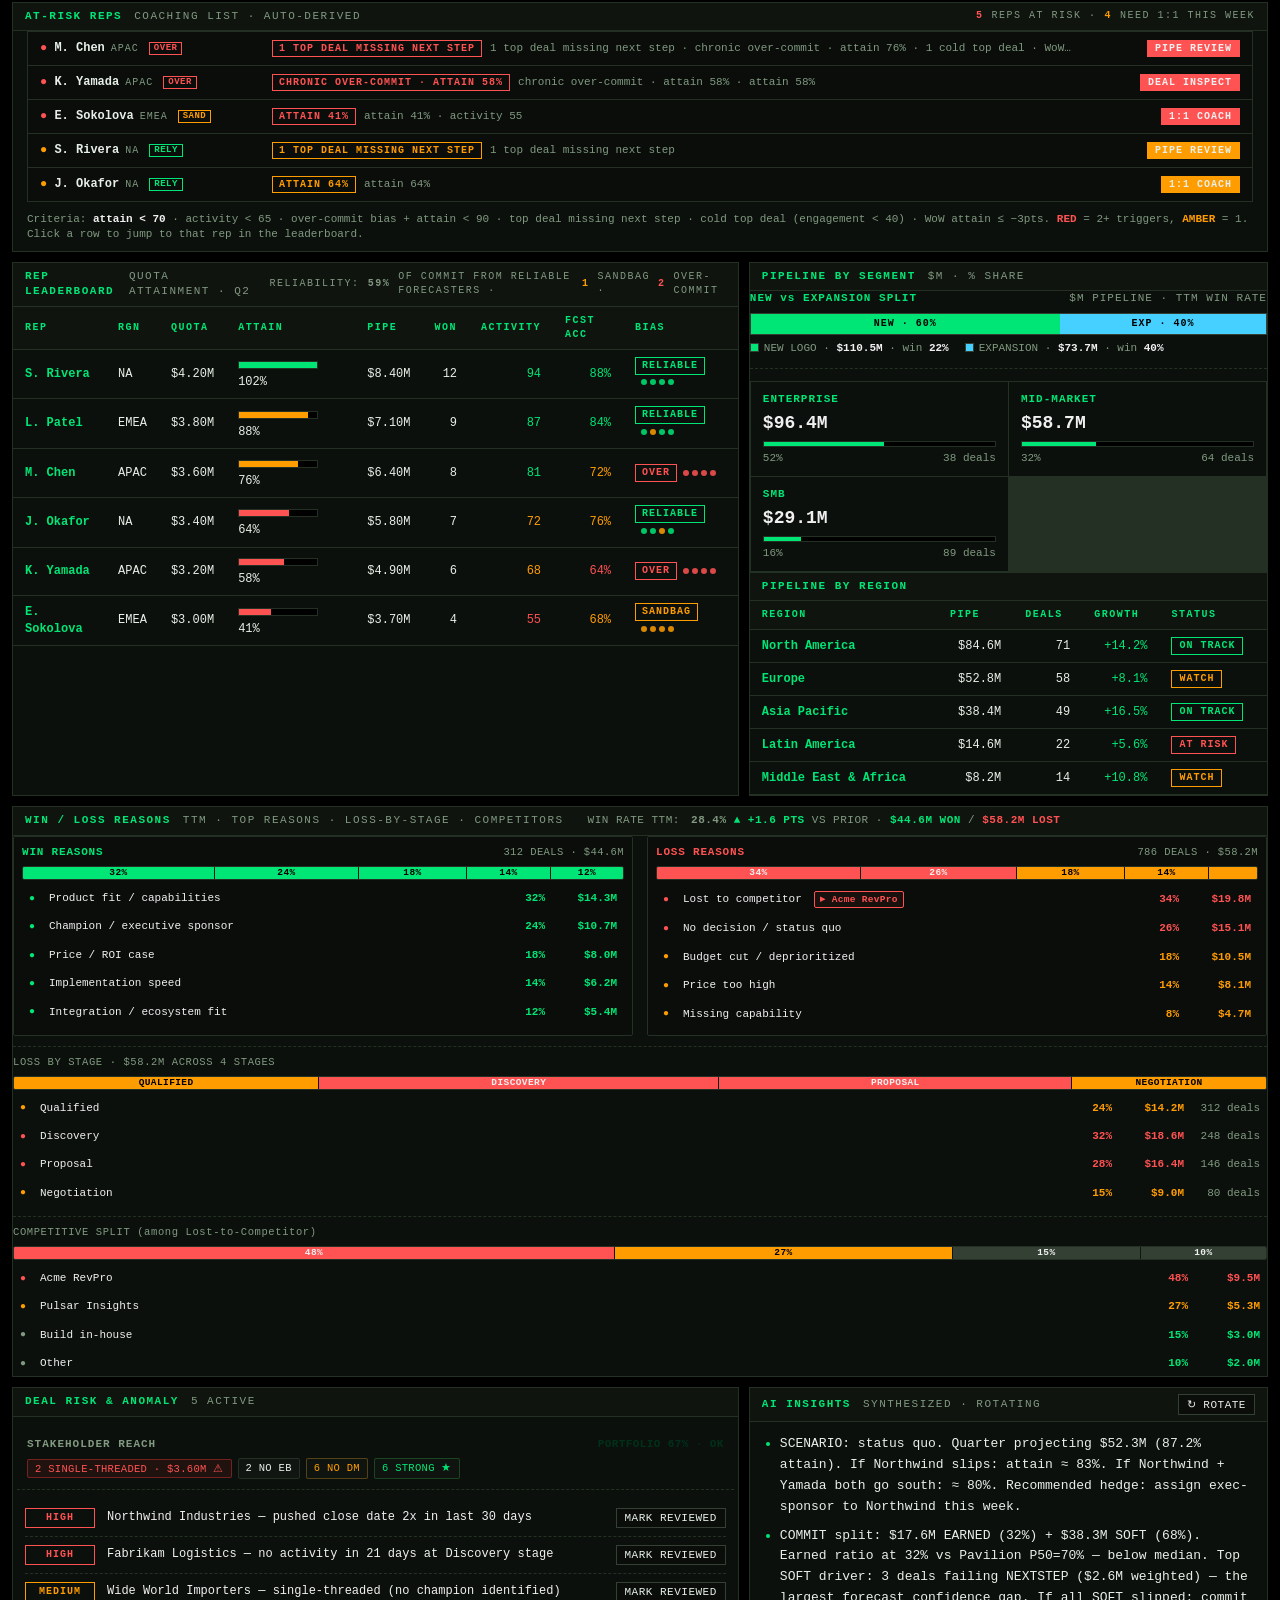
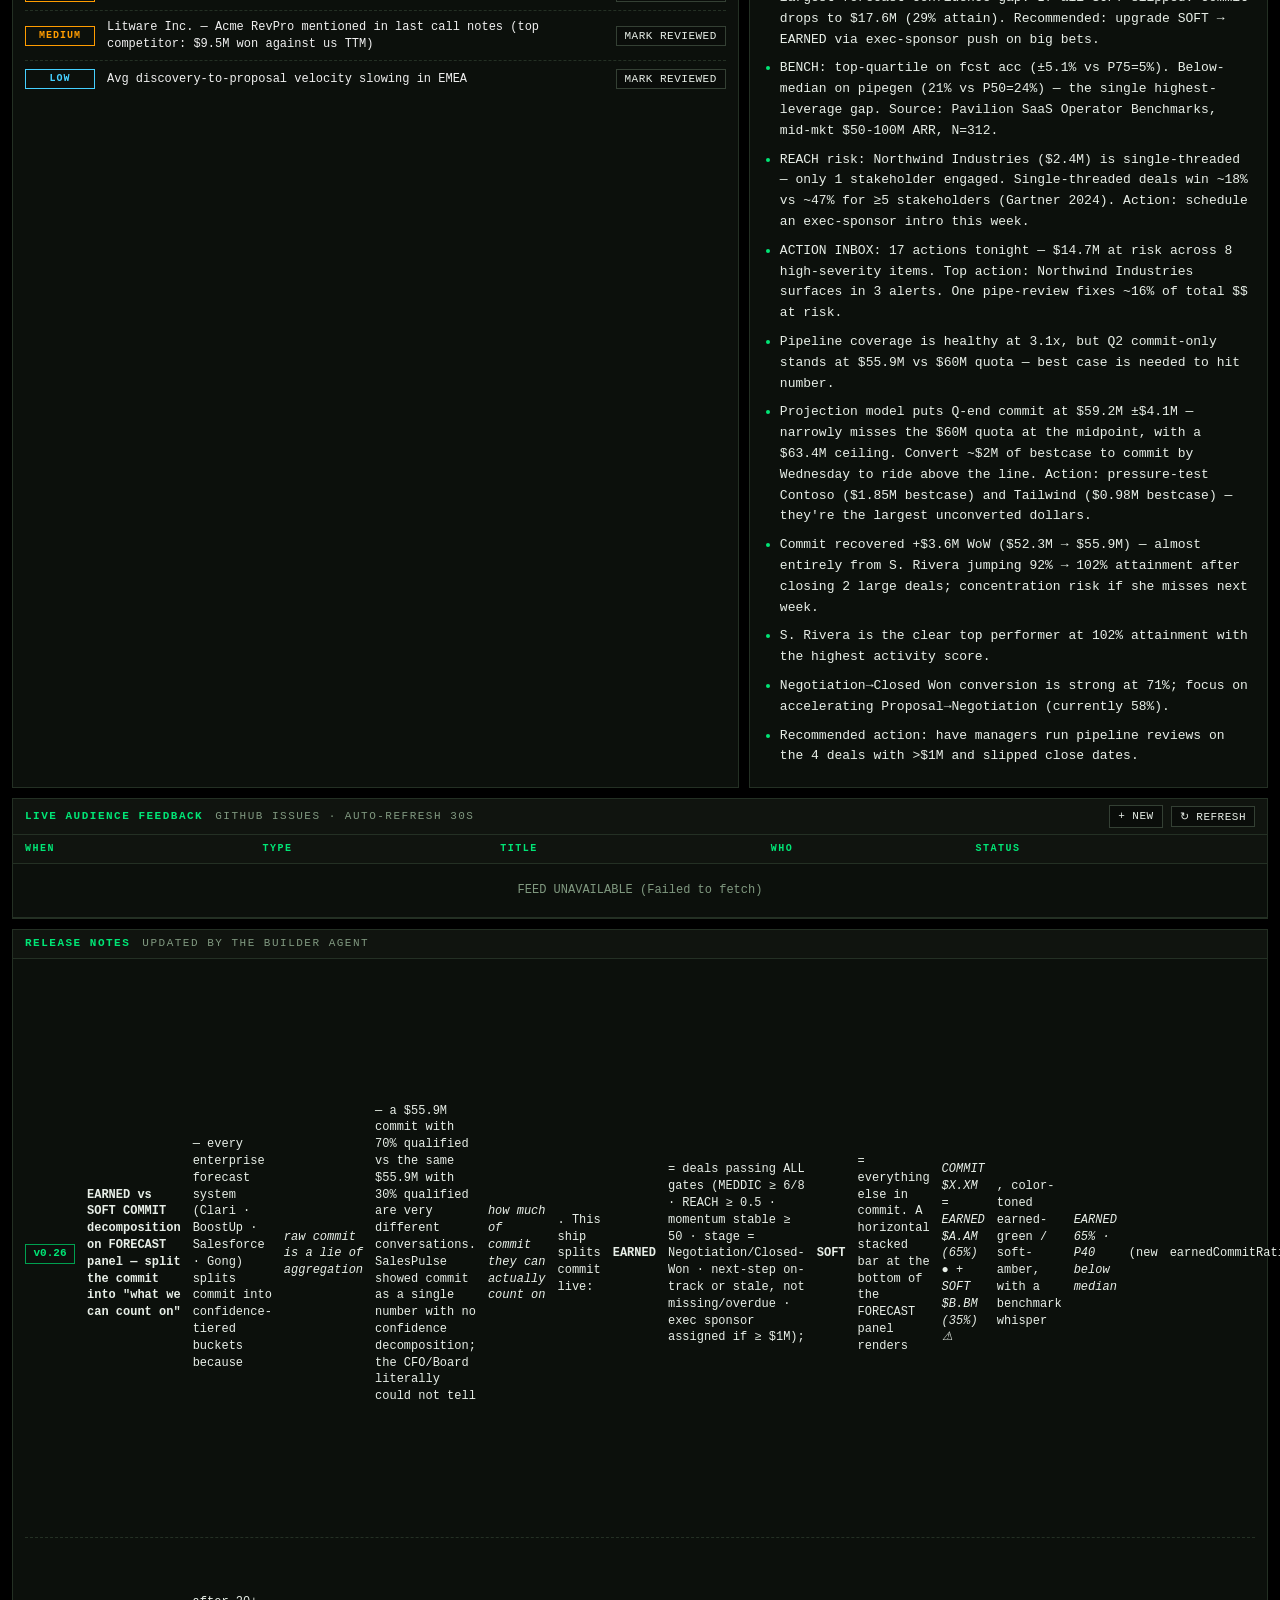
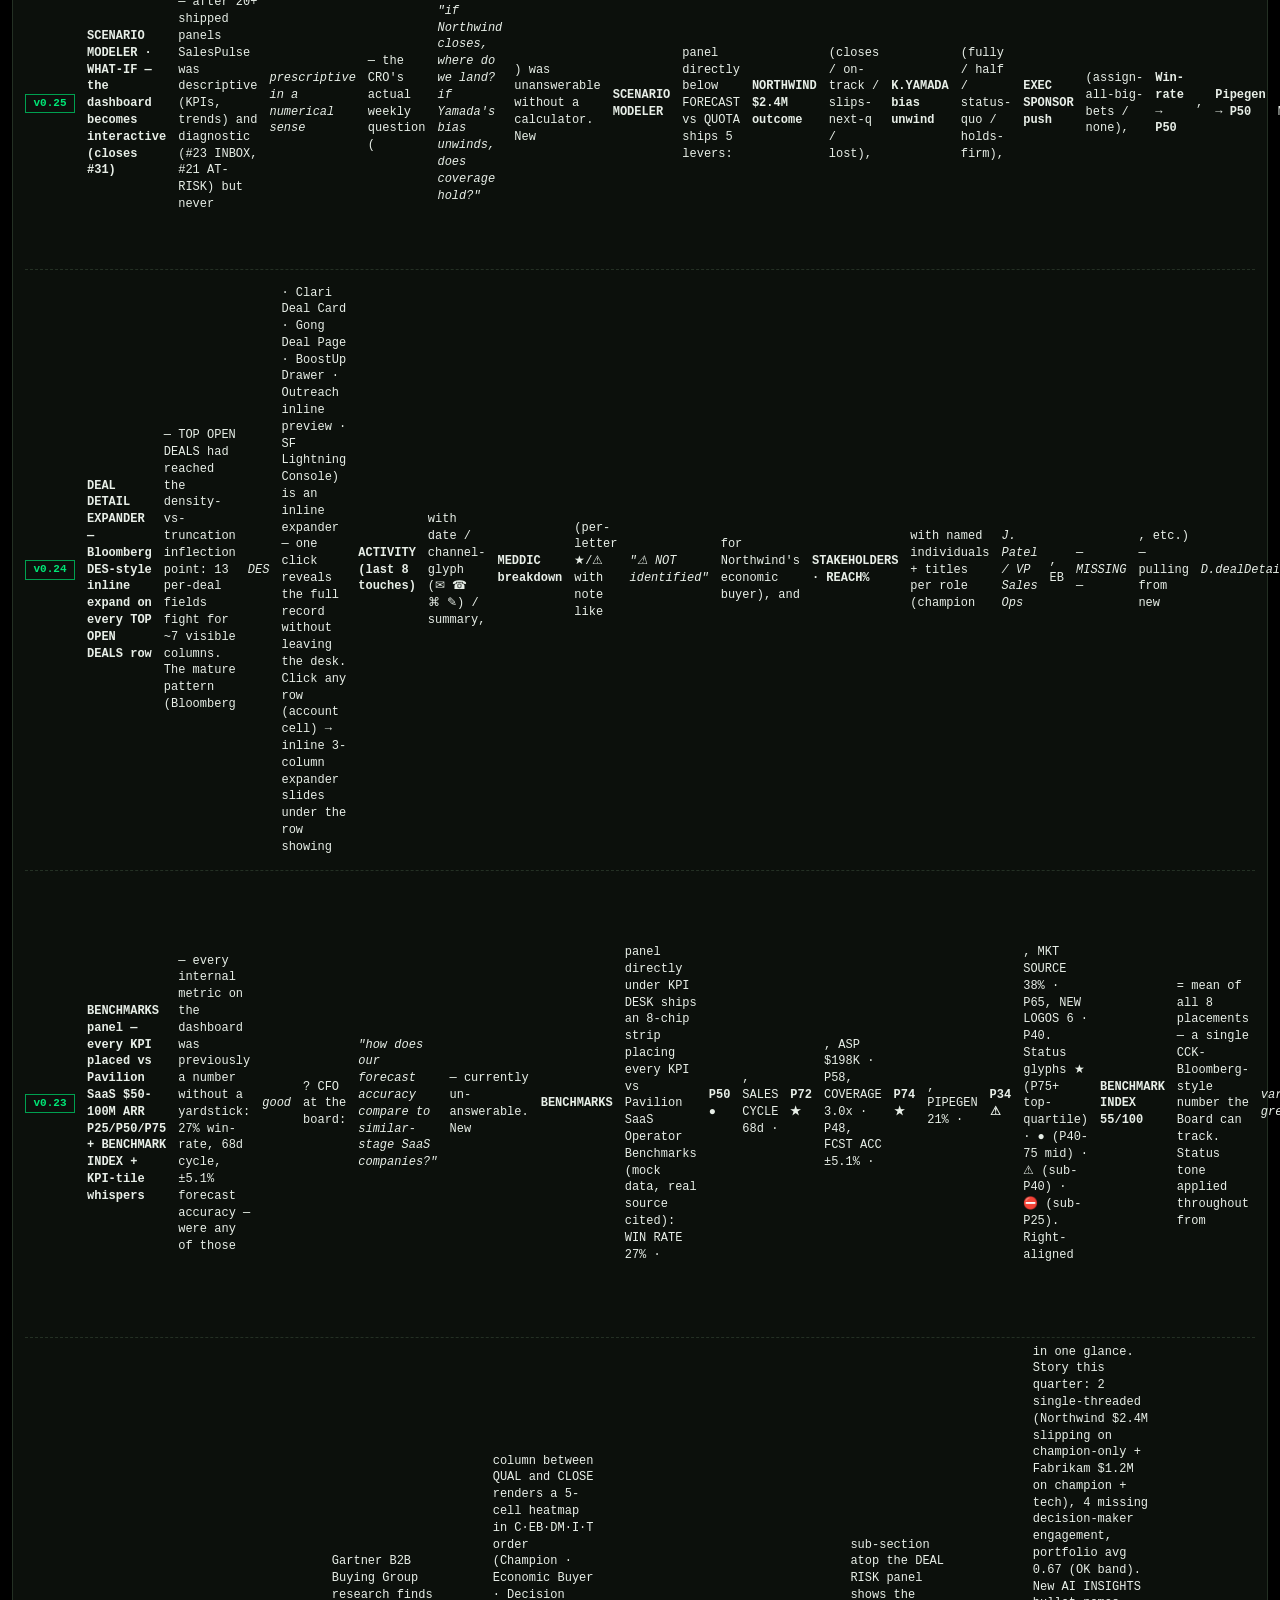
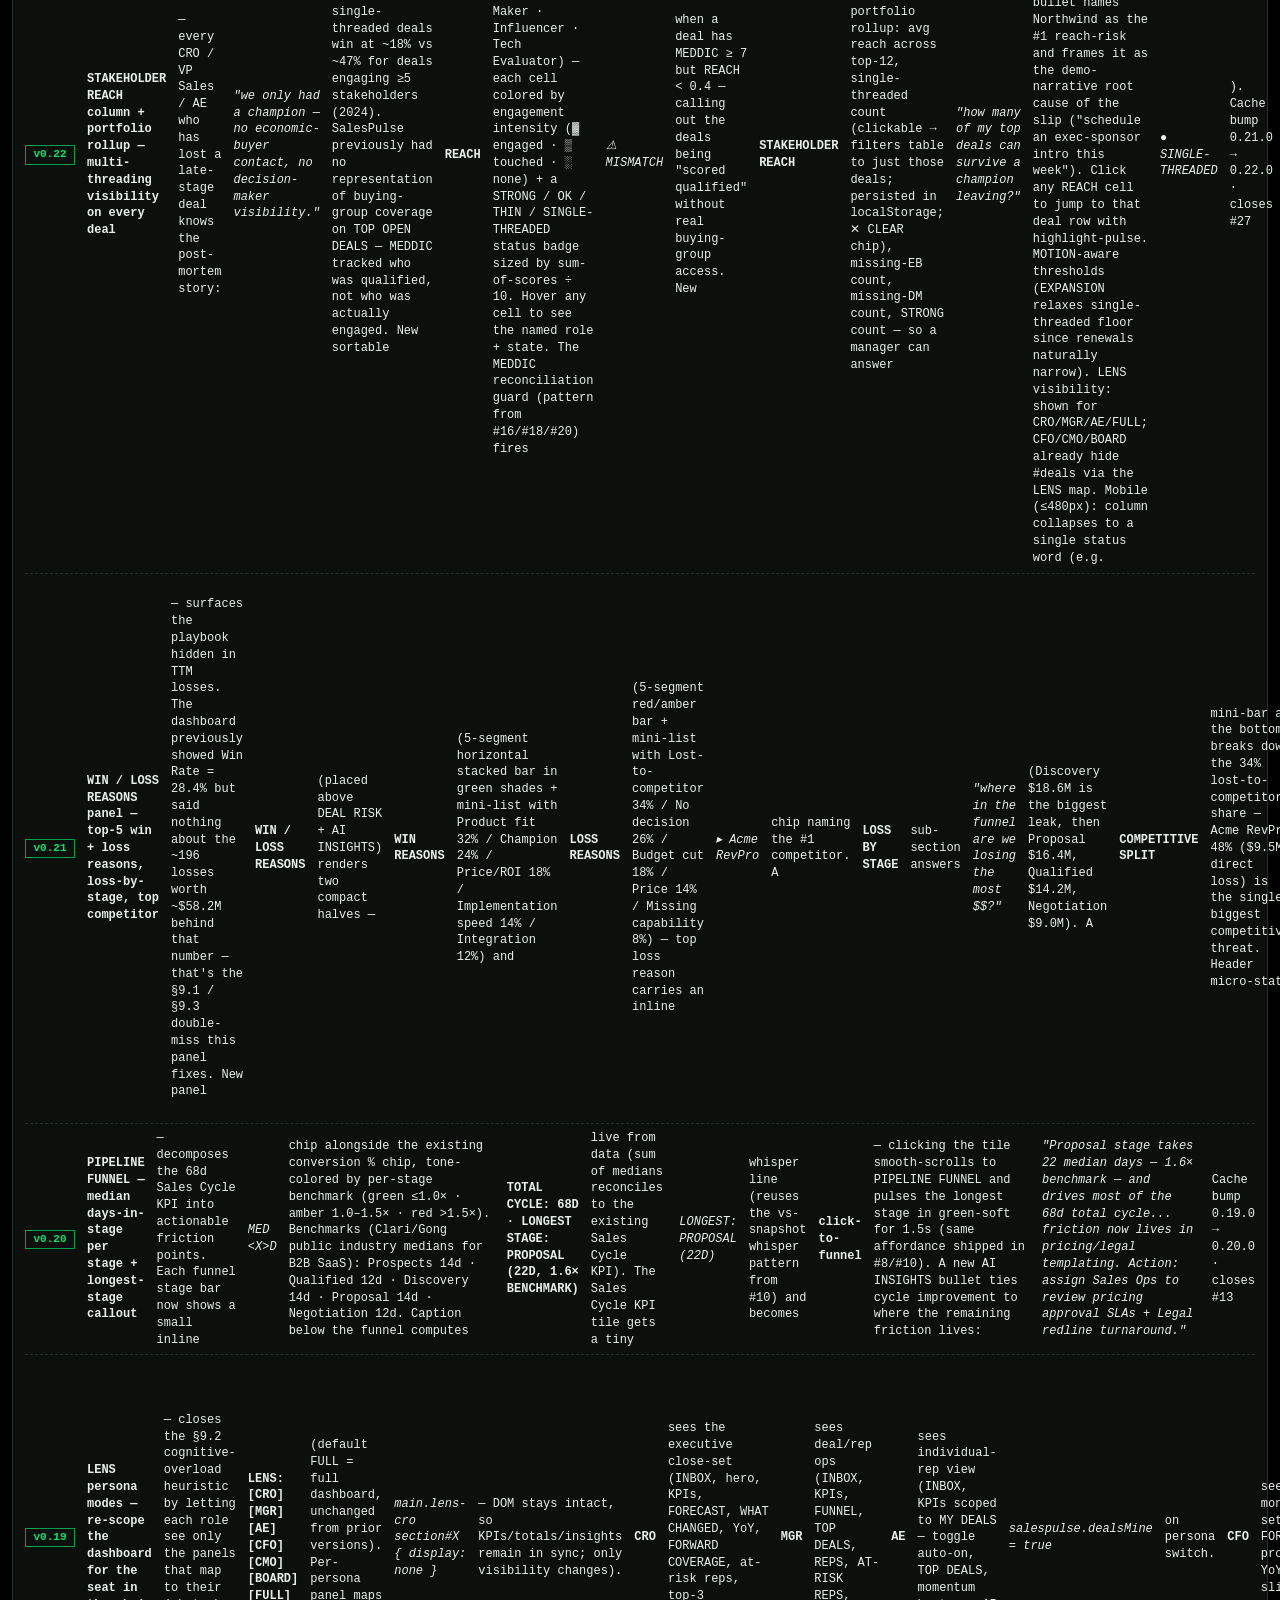
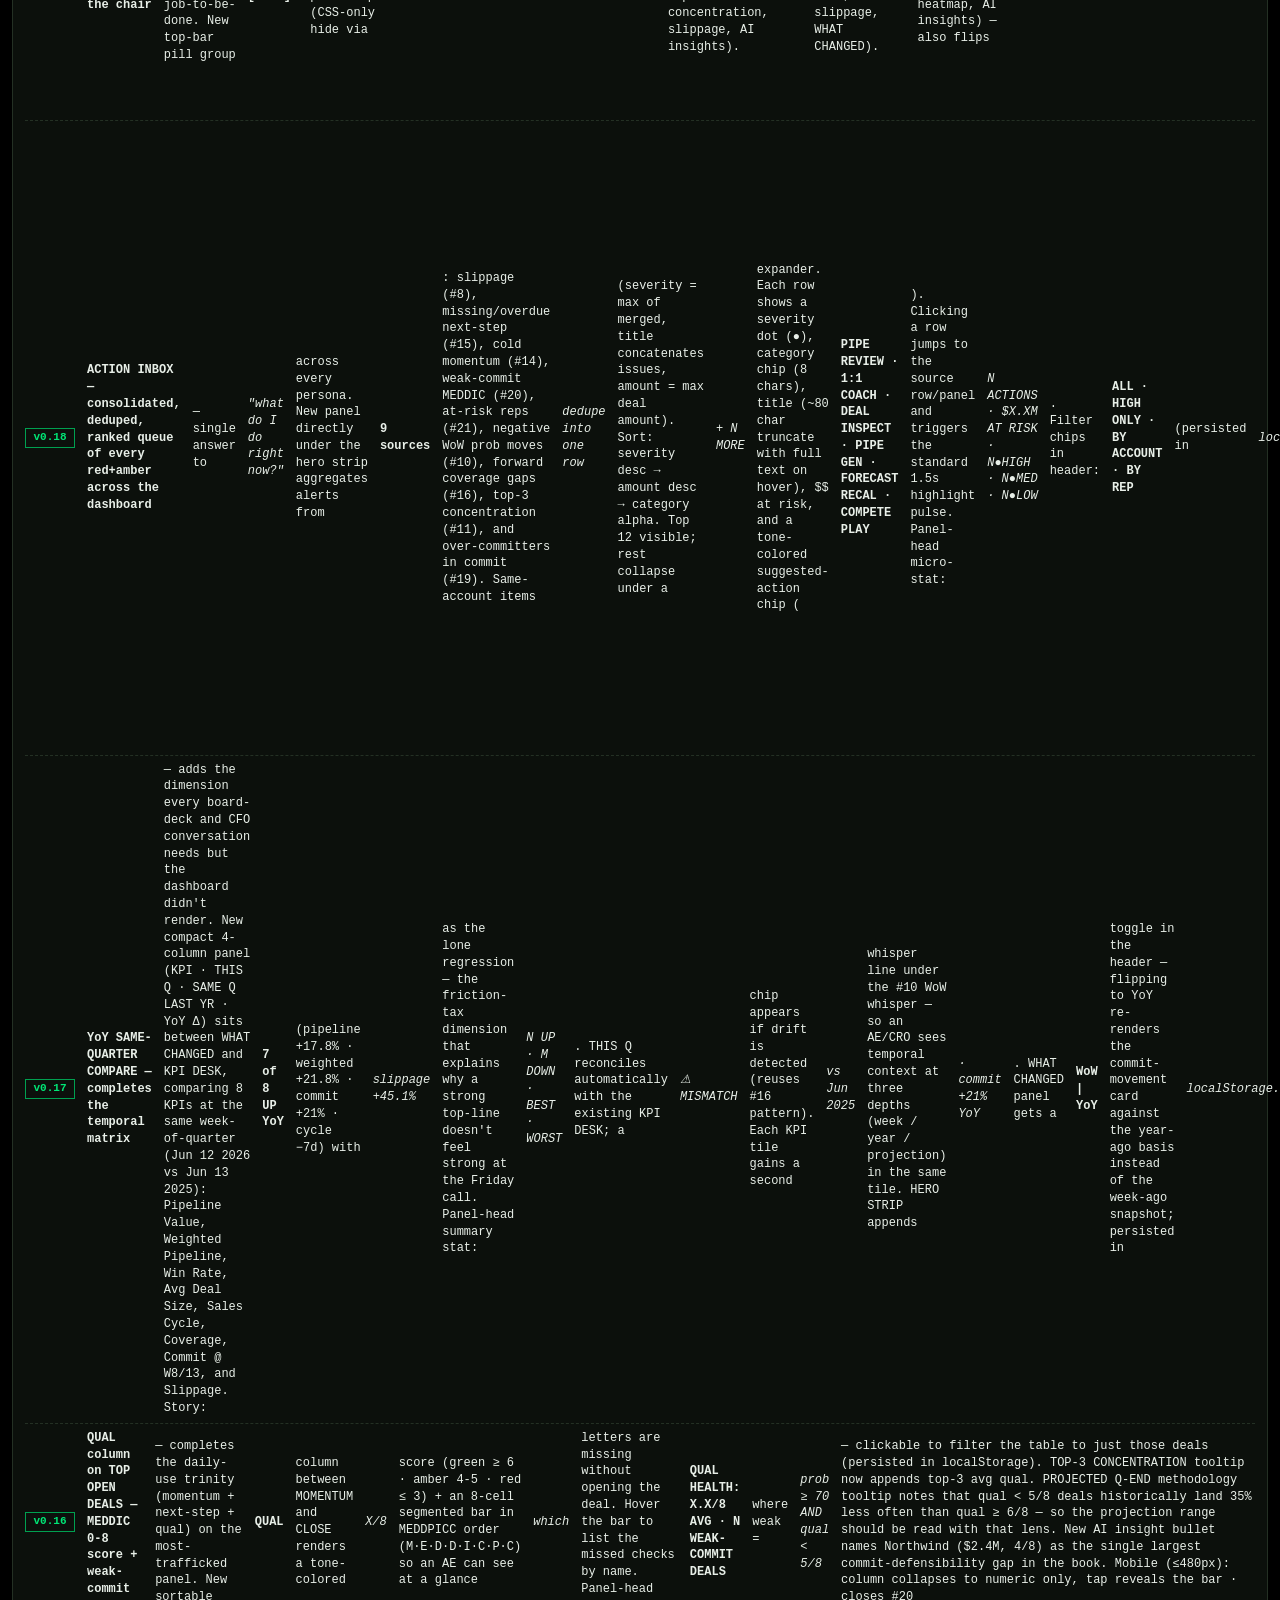
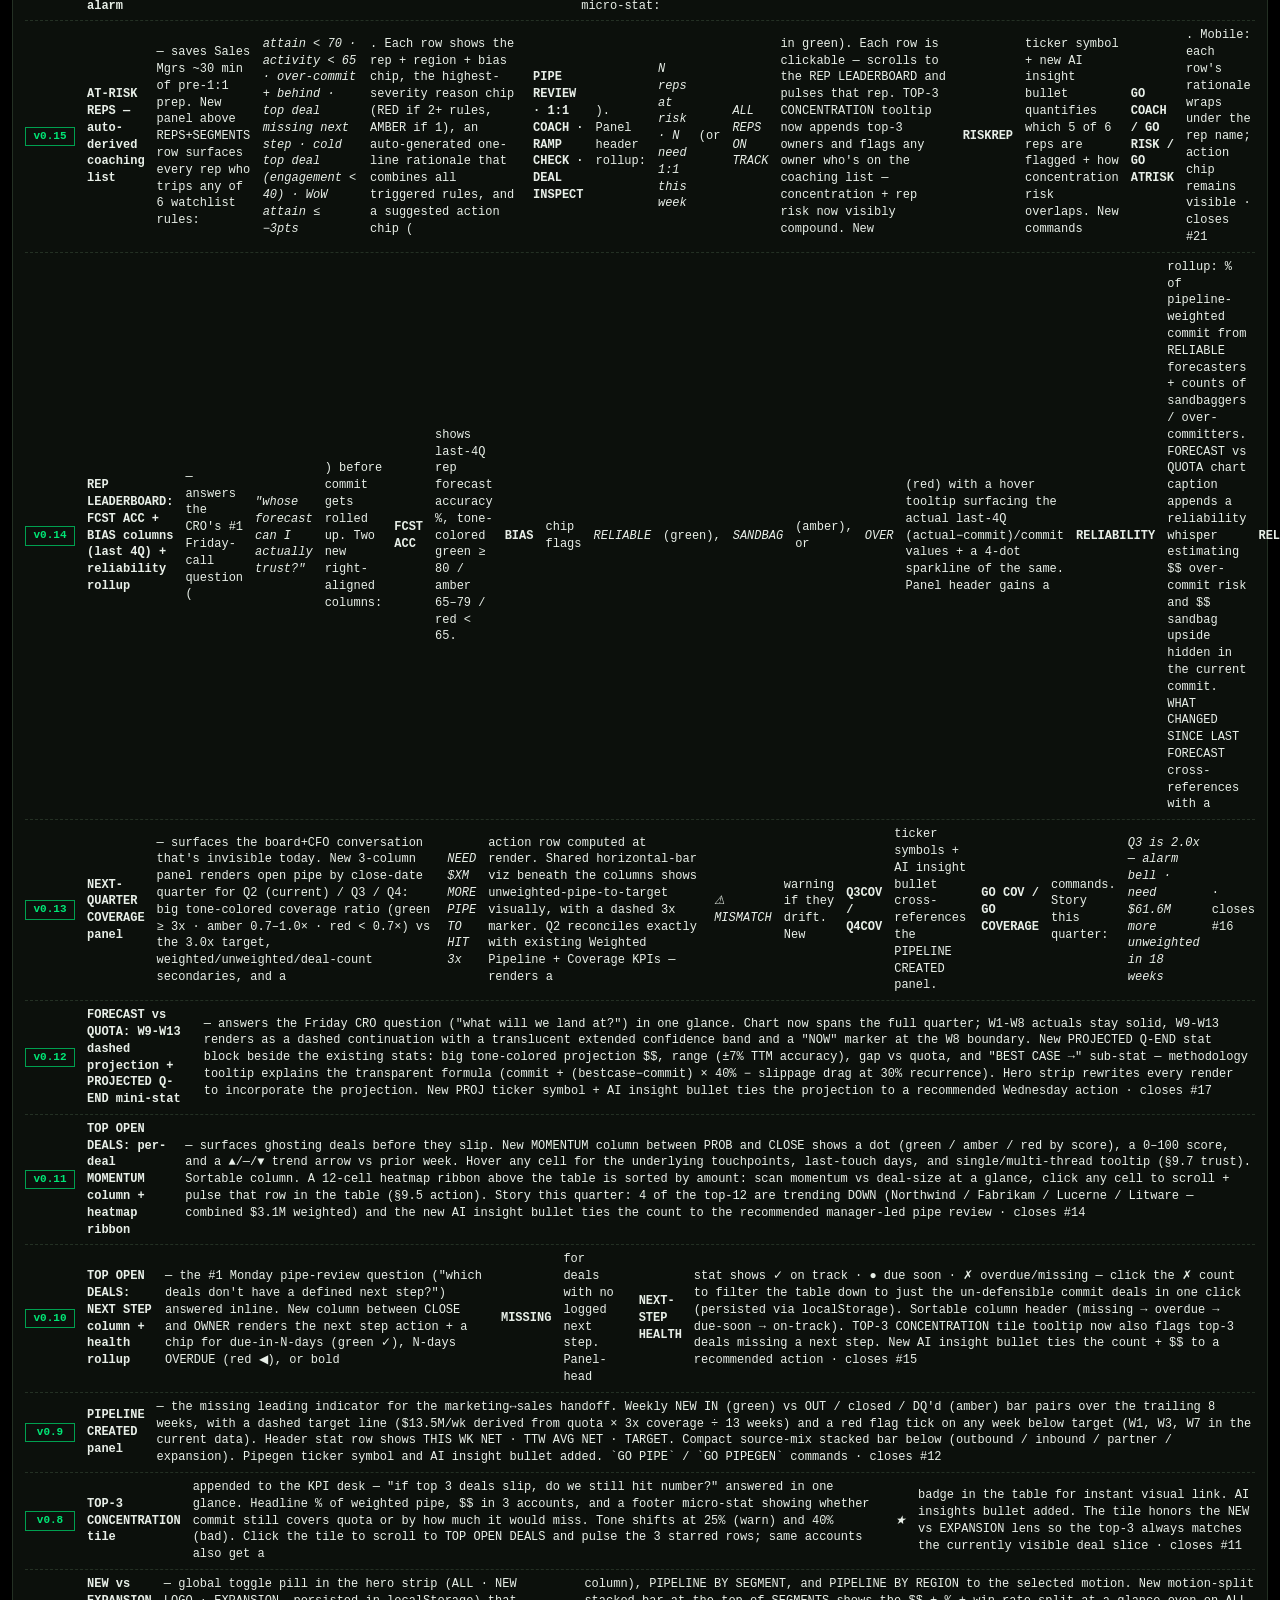
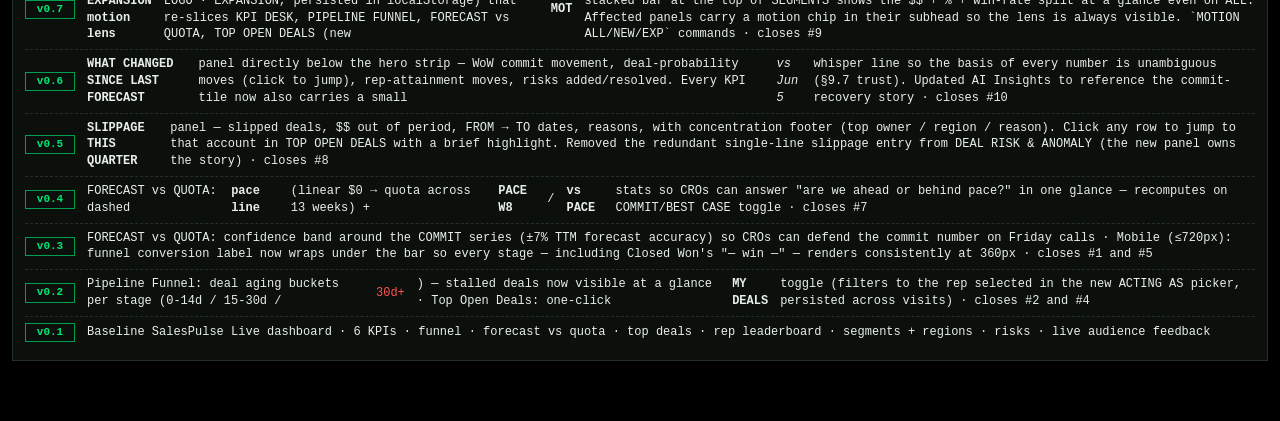
==== commit e60bc3fe: "v0.26: #34 EARNED vs SOFT COMMIT decomposition on FORECAST panel — split the commit into "what we ca" ====
--- a/index.html
+++ b/index.html
@@ -5,7 +5,7 @@
   <meta name="viewport" content="width=device-width, initial-scale=1" />
   <title>SALESPULSE LIVE · TERMINAL</title>
   <meta name="description" content="SalesPulse Live — Bloomberg-style sales pipeline command center for VPs of Sales, RevOps, and AEs. Synthetic data only." />
-  <link rel="stylesheet" href="styles.css?v=0.25.0" />
+  <link rel="stylesheet" href="styles.css?v=0.26.0" />
 </head>
 <body>
   <a class="skip-link" href="#main">Skip to main content</a>
@@ -211,6 +211,7 @@
             <span><span class="swatch swatch-proj"></span>Projected W9-W13</span>
           </div>
           <div class="chart-caption" id="chart-caption"></div>
+          <div class="cs-wrap" id="commit-split" aria-live="polite"></div>
         </div>
       </section>
     </div>
@@ -532,6 +533,7 @@
       </div>
       <div class="panel-body">
         <ul class="rel-list">
+          <li><span class="ver">v0.26</span> <b>EARNED vs SOFT COMMIT decomposition on FORECAST panel — split the commit into "what we can count on"</b> — every enterprise forecast system (Clari · BoostUp · Salesforce · Gong) splits commit into confidence-tiered buckets because <i>raw commit is a lie of aggregation</i> — a $55.9M commit with 70% qualified vs the same $55.9M with 30% qualified are very different conversations. SalesPulse showed commit as a single number with no confidence decomposition; the CFO/Board literally could not tell <i>how much of commit they can actually count on</i>. This ship splits commit live: <b>EARNED</b> = deals passing ALL gates (MEDDIC ≥ 6/8 · REACH ≥ 0.5 · momentum stable ≥ 50 · stage = Negotiation/Closed-Won · next-step on-track or stale, not missing/overdue · exec sponsor assigned if ≥ $1M); <b>SOFT</b> = everything else in commit. A horizontal stacked bar at the bottom of the FORECAST panel renders <i>COMMIT $X.XM = EARNED $A.AM (65%) ● + SOFT $B.BM (35%) ⚠</i>, color-toned earned-green / soft-amber, with a benchmark whisper <i>EARNED 65% · P40 below median</i> (new <code>earnedCommitRatio</code> Pavilion benchmark added). Below the bar: <b>SOFT drivers</b> tally — REACH &lt; 0.5: N deals ($Y.YM) · MEDDIC &lt; 6: N · MOMENTUM &lt; 50: N · NEXT-STEP missing: N · STAGE &lt; Negotiation: N · EXEC sponsor missing: N — sorted by $$ impact, click any chip → highlight the failing deals. Click EARNED segment → filter TOP OPEN DEALS to earned (persisted in localStorage); click SOFT → filter to soft. AI INSIGHTS prepends a live bullet naming earned %, P-tier vs Pavilion, top SOFT driver + <i>"if all SOFT slipped, commit drops to $A.AM (X% attain)"</i>. Reconciliation guard fires <i>⚠ MISMATCH</i> if EARNED + SOFT ≠ commit ± $0.1M. Tooltip on the bar exposes the full formula — CFO transparency: the math is auditable. New <code>D.dealExecSponsors</code> map (Northwind + Fabrikam unassigned — the big-bet coverage gap that #31 SCENARIO MODELER's exec-sponsor lever exposes). Cache bump 0.25.0 → 0.26.0 · closes #34</li>
           <li><span class="ver">v0.25</span> <b>SCENARIO MODELER · WHAT-IF — the dashboard becomes interactive (closes #31)</b> — after 20+ shipped panels SalesPulse was descriptive (KPIs, trends) and diagnostic (#23 INBOX, #21 AT-RISK) but never <i>prescriptive in a numerical sense</i> — the CRO's actual weekly question (<i>"if Northwind closes, where do we land? if Yamada's bias unwinds, does coverage hold?"</i>) was unanswerable without a calculator. New <b>SCENARIO MODELER</b> panel directly below FORECAST vs QUOTA ships 5 levers: <b>NORTHWIND $2.4M outcome</b> (closes / on-track / slips-next-q / lost), <b>K.YAMADA bias unwind</b> (fully / half / status-quo / holds-firm), <b>EXEC SPONSOR push</b> (assign-all-big-bets / none), <b>Win-rate → P50</b>, <b>Pipegen → P50</b>. Mono <code>&lt;select&gt;</code> dropdowns; on change the RESULT strip recomputes instantly showing COMMIT / UPSIDE / ATTAIN / Q3 COVERAGE with Δ-vs-baseline + an auto-derived <b>SCENARIO LABEL</b> (BEST CASE → UPSIDE → STATUS QUO → DOWNSIDE → WORST CASE, color-toned, ⚠ on worst). 4 preset buttons <i>[BASELINE] [BEST CASE] [WORST CASE] [BOARD STRESS]</i> set all 5 levers in one click — BOARD STRESS = the conservative case to defend in board prep. Cross-reference micro-labels <i>(#29 BIG BETS)</i> and <i>(#30 BENCHMARKS)</i> on the relevant levers. AI INSIGHTS prepends a scenario-aware bullet (regenerates by scenario shape — status-quo names hedges, worst-case names recovery levers + required deal count). Reconciliation guard fires <i>⚠ MISMATCH</i> when baseline commit drifts &gt; $0.1M from <i>data.forecast.commit</i>. State persisted in localStorage; RESET pulses the result strip. LENS visible for CRO/MGR/CFO/BOARD/FULL; hidden for AE/CMO. New <i>GO SCN</i> / <i>GO SCENARIO</i> command. New SCN ticker entry. ALL_PANEL_IDS → 20. Cache bump 0.24.0 → 0.25.0 · closes #31</li>
           <li><span class="ver">v0.24</span> <b>DEAL DETAIL EXPANDER — Bloomberg DES-style inline expand on every TOP OPEN DEALS row</b> — TOP OPEN DEALS had reached the density-vs-truncation inflection point: 13 per-deal fields fight for ~7 visible columns. The mature pattern (Bloomberg <i>DES</i> · Clari Deal Card · Gong Deal Page · BoostUp Drawer · Outreach inline preview · SF Lightning Console) is an inline expander — one click reveals the full record without leaving the desk. Click any row (account cell) → inline 3-column expander slides under the row showing <b>ACTIVITY (last 8 touches)</b> with date / channel-glyph (✉ ☎ ⌘ ✎) / summary, <b>MEDDIC breakdown</b> (per-letter ★/⚠ with note like <i>"⚠ NOT identified"</i> for Northwind's economic buyer), and <b>STAKEHOLDERS · REACH%</b> with named individuals + titles per role (champion <i>J. Patel / VP Sales Ops</i>, EB <i>— MISSING —</i>, etc.) — pulling from new <i>D.dealDetailExtras</i> map keyed by account. Notes line below the grid; two action chips <i>[JUMP TO REPS →]</i> (scrolls to owner row + pulse) and <i>[SCENARIO →]</i> (placeholder for #31 ship). Click row again or press <b>Esc</b> → collapse. <b>Arrow ↓/↑</b> while expanded → navigate to next/previous deal (auto-collapse previous, auto-expand next — Bloomberg DES behavior); auto-scrolls. <b>Shift+click</b> a second row → multi-expand (compare mode). State persisted in localStorage so the last-opened deal survives a refresh. When a row is expanded, AI INSIGHTS prepends a deal-specific bullet ("Northwind expanded: MEDDIC 4/8, REACH 40% (single-thread risk). Champion strong but EB never identified after 2 attempts. Legal redlines back 03/08. Recommended exec-sponsor: C. Park."). Reconciliation guard fires <i>⚠ MISMATCH</i> when the detail's per-letter MEDDIC narrative diverges from the row's aggregate by &gt; 1. Mobile (≤480px) drops the inline expander in favor of a full-screen modal overlay (terminal-density on phone is impossible). REP LEADERBOARD rows gain <i>data-rep</i> attributes so the JUMP affordance can scroll-anchor. Uses only existing CSS variables; no new colors. Cache bump 0.23.0 → 0.24.0 · closes #32</li>
           <li><span class="ver">v0.23</span> <b>BENCHMARKS panel — every KPI placed vs Pavilion SaaS $50-100M ARR P25/P50/P75 + BENCHMARK INDEX + KPI-tile whispers</b> — every internal metric on the dashboard was previously a number without a yardstick: 27% win-rate, 68d cycle, ±5.1% forecast accuracy — were any of those <i>good</i>? CFO at the board: <i>"how does our forecast accuracy compare to similar-stage SaaS companies?"</i> — currently un-answerable. New <b>BENCHMARKS</b> panel directly under KPI DESK ships an 8-chip strip placing every KPI vs Pavilion SaaS Operator Benchmarks (mock data, real source cited): WIN RATE 27% · <b>P50 ●</b>, SALES CYCLE 68d · <b>P72 ★</b>, ASP $198K · P58, COVERAGE 3.0x · P48, FCST ACC ±5.1% · <b>P74 ★</b>, PIPEGEN 21% · <b>P34 ⚠</b>, MKT SOURCE 38% · P65, NEW LOGOS 6 · P40. Status glyphs ★ (P75+ top-quartile) · ● (P40-75 mid) · ⚠ (sub-P40) · ⛔ (sub-P25). Right-aligned <b>BENCHMARK INDEX 55/100</b> = mean of all 8 placements — a single CCK-Bloomberg-style number the Board can track. Status tone applied throughout from <i>var(--green)</i> / <i>var(--green-soft)</i> / <i>var(--amber)</i> / <i>var(--red)</i> — no new colors. Source attribution line is itself clickable to reveal a 1-paragraph methodology note + <i>About this benchmark</i> drawer. Every KPI tile in the KPI DESK row gains a third whisper line below the existing WoW + YoY whispers: e.g. <i>P50 · at industry median</i> under Win Rate, <i>P72 · top-quartile</i> under Sales Cycle, <i>P58 · above median</i> under ASP, <i>P48 · at median</i> under Pipeline Coverage. Click any chip → flashes that chip + scrolls to the panel. Reconciliation guard reads each chip's `ours` value against the live KPI (renders <i>⚠ MISMATCH</i> chip on drift &gt; 0.5%, pattern from #16/#18/#20/#27). New AI INSIGHTS bullet: <i>"Top-quartile on sales-cycle (68d vs P75=64d) and forecast-accuracy (±5.1% vs P75=±5%). Below median on pipegen-to-quota (21% vs P50=24%) — the single highest-leverage gap. If pipegen normalized to P50, Q3 coverage gap closes 38%."</i> LENS (#24): panel + chips show for CRO / CFO / CMO / BOARD / FULL (the budget-conversation seats); AE / Sales-Mgr lenses hide it (less actionable for their loops); KPI-tile whispers stay visible across all lenses since the placement context is universally useful. New <b>BENCH</b> ticker entry. ALL_PANEL_IDS grows to 19; lens preview chip auto-updates. Mobile (≤480px): chip strip wraps to 2×4 grid. Uses only existing CSS variables and existing <i>.k-whisper</i> styling for KPI-tile whispers. Cache bump 0.22.0 → 0.23.0 · closes #30</li>
@@ -573,7 +575,7 @@
     <span class="seg right"><span class="l">SYS</span> <span id="clock2">--:--:--</span></span>
   </div>
 
-  <script src="data.js?v=0.25.0"></script>
-  <script src="app.js?v=0.25.0"></script>
+  <script src="data.js?v=0.26.0"></script>
+  <script src="app.js?v=0.26.0"></script>
 </body>
 </html>
--- a/styles.css
+++ b/styles.css
@@ -2078,3 +2078,116 @@
   .scn-arrow { display: none; }
   #scenario .panel-head .right.scenario-presets { flex-wrap: wrap; row-gap: 4px; }
 }
+
+
+
+/* ---------- EARNED vs SOFT COMMIT (#34) ----------
+   Horizontal stacked bar + driver chips at the bottom of FORECAST panel.
+   No new colors — uses --green / --amber / --red CSS vars. */
+.cs-wrap {
+  margin-top: 8px;
+  padding: 8px 10px;
+  border-top: 1px dashed var(--border, rgba(255,255,255,0.10));
+  font-family: ui-monospace, "SFMono-Regular", Menlo, Consolas, monospace;
+  font-size: 11.5px;
+  color: var(--text, #c9d1d9);
+}
+.cs-head {
+  display: flex;
+  align-items: center;
+  gap: 8px;
+  flex-wrap: wrap;
+  margin-bottom: 6px;
+}
+.cs-title { letter-spacing: 0.4px; font-weight: 600; }
+.cs-glyph.cs-good { color: var(--green); }
+.cs-glyph.cs-warn { color: var(--amber); }
+.cs-bench {
+  margin-left: auto;
+  padding: 1px 6px;
+  font-size: 10.5px;
+  border: 1px solid currentColor;
+  border-radius: 2px;
+  opacity: 0.95;
+}
+.cs-bench.green { color: var(--green); }
+.cs-bench.amber { color: var(--amber); }
+.cs-bench.red   { color: var(--red); }
+.cs-mismatch {
+  margin-left: 6px;
+  padding: 1px 6px;
+  font-size: 10px;
+  color: var(--amber);
+  border: 1px solid rgba(210,153,34,0.40);
+  border-radius: 2px;
+  background: rgba(210,153,34,0.06);
+}
+
+.cs-bar {
+  display: flex;
+  width: 100%;
+  height: 24px;
+  border: 1px solid var(--border, rgba(255,255,255,0.15));
+  border-radius: 2px;
+  overflow: hidden;
+  margin: 4px 0 8px;
+}
+.cs-seg {
+  background: transparent;
+  border: none;
+  color: inherit;
+  font-family: inherit;
+  font-size: 10.5px;
+  letter-spacing: 0.5px;
+  padding: 0 8px;
+  text-align: center;
+  cursor: pointer;
+  display: flex;
+  align-items: center;
+  justify-content: center;
+  transition: filter 120ms ease-out;
+  min-width: 0;
+  overflow: hidden;
+}
+.cs-seg-lbl { white-space: nowrap; overflow: hidden; text-overflow: ellipsis; }
+.cs-seg.cs-earned {
+  background: rgba(95,184,120,0.22);
+  color: var(--green);
+  font-weight: 700;
+  border-right: 1px solid var(--bg, #0d1117);
+}
+.cs-seg.cs-soft {
+  background: rgba(210,153,34,0.20);
+  color: var(--amber);
+  font-weight: 700;
+}
+.cs-seg:hover { filter: brightness(1.25); }
+.cs-seg:focus { outline: 1px solid currentColor; outline-offset: -1px; }
+
+.cs-drivers {
+  display: flex;
+  flex-wrap: wrap;
+  align-items: center;
+  gap: 4px 8px;
+  font-size: 10.5px;
+}
+.cs-drivers-lbl { color: var(--dim); letter-spacing: 0.7px; }
+.cs-driver {
+  background: transparent;
+  border: 1px solid var(--border, rgba(255,255,255,0.15));
+  color: var(--amber);
+  font-family: inherit;
+  font-size: 10px;
+  letter-spacing: 0.3px;
+  padding: 2px 6px;
+  cursor: pointer;
+  border-radius: 2px;
+}
+.cs-driver:hover { color: var(--text); border-color: var(--text); }
+.cs-empty { color: var(--dim); font-style: italic; }
+
+@media (max-width: 480px) {
+  .cs-head { flex-direction: column; align-items: flex-start; }
+  .cs-bench { margin-left: 0; }
+  .cs-seg-lbl { font-size: 9.5px; }
+}
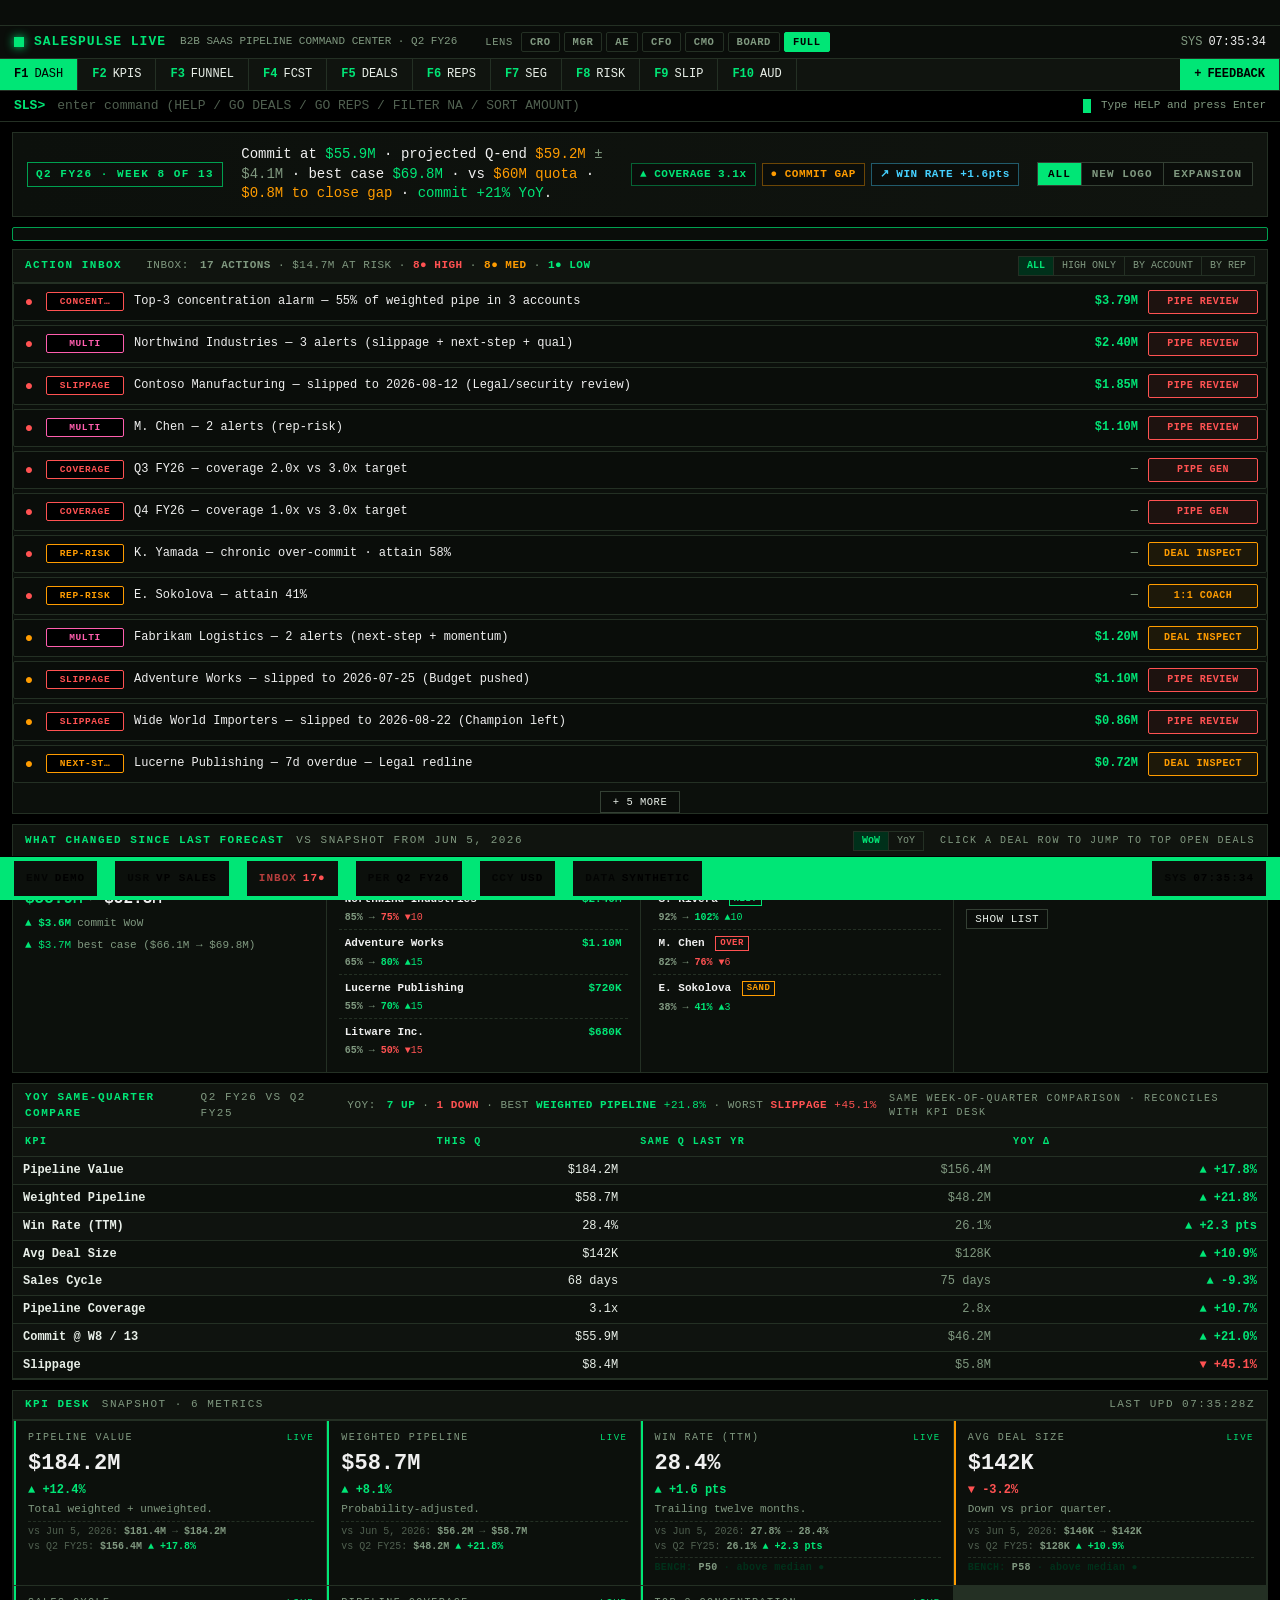
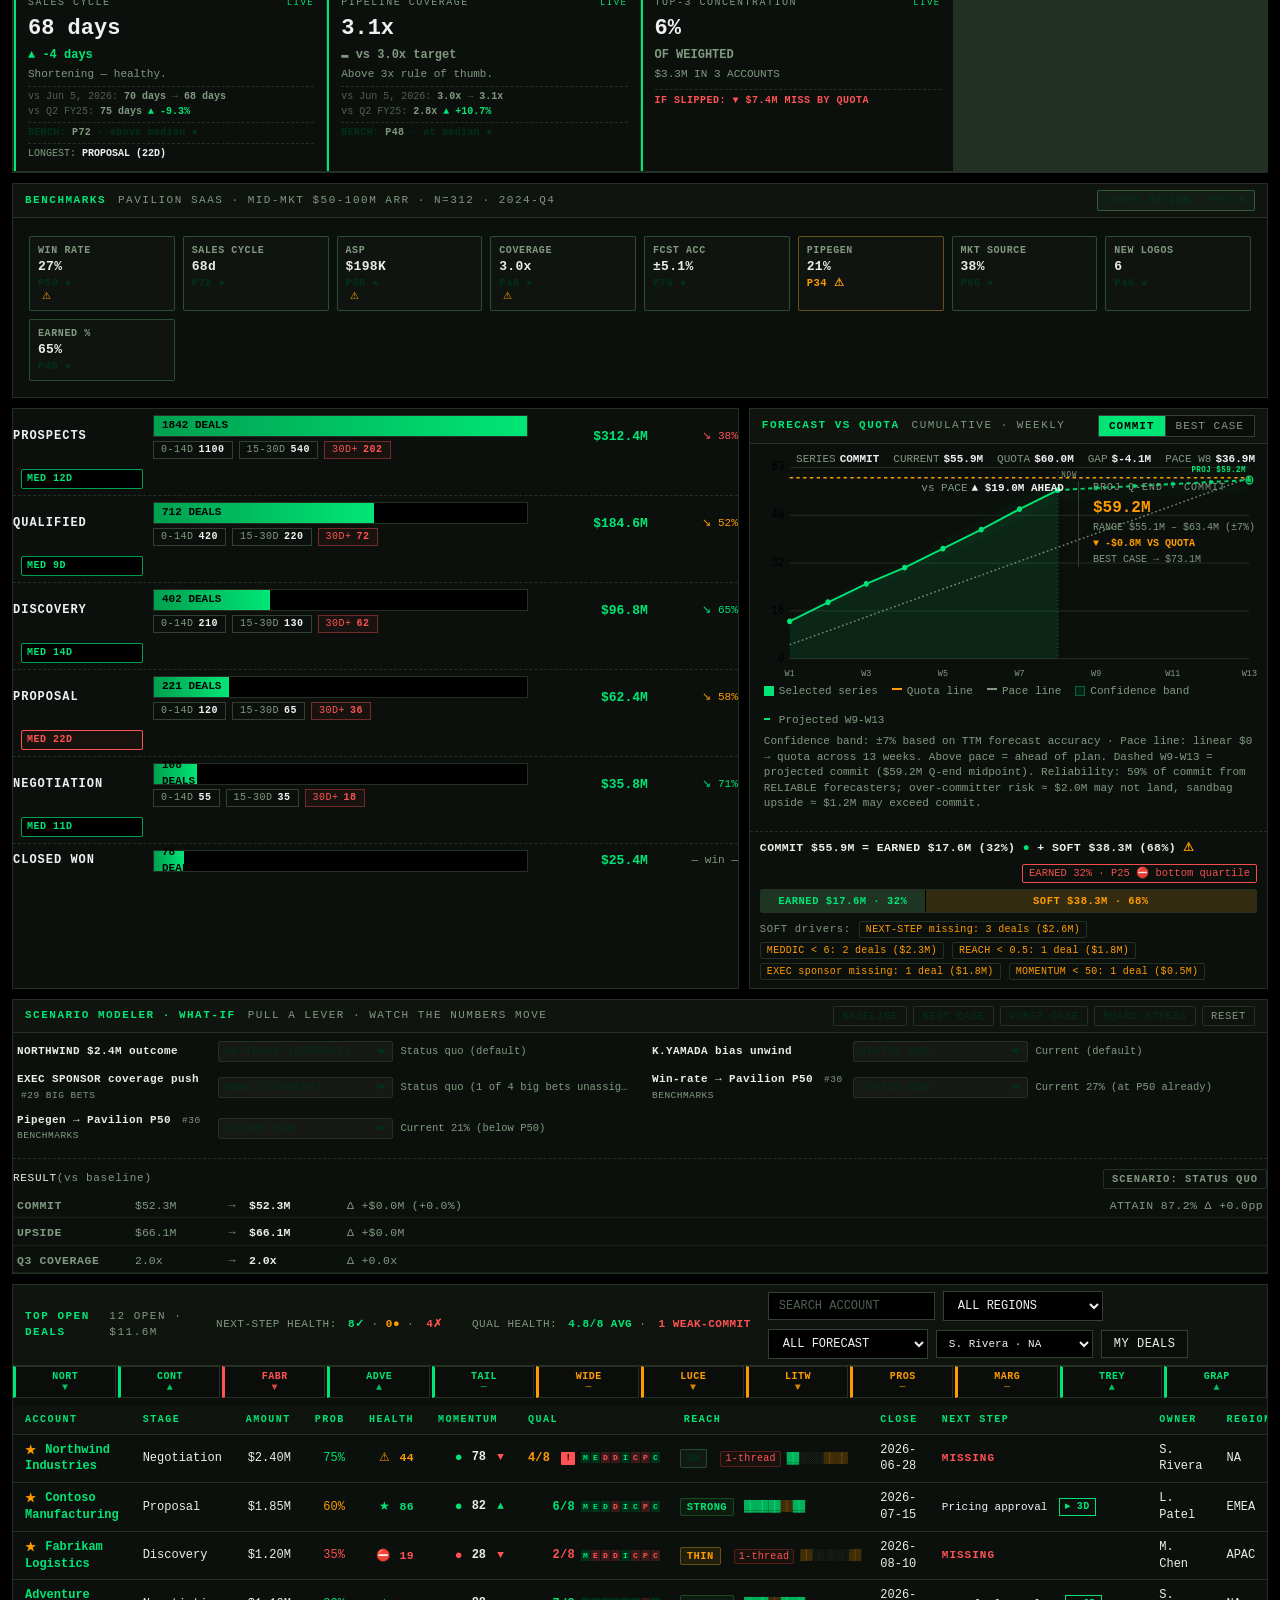
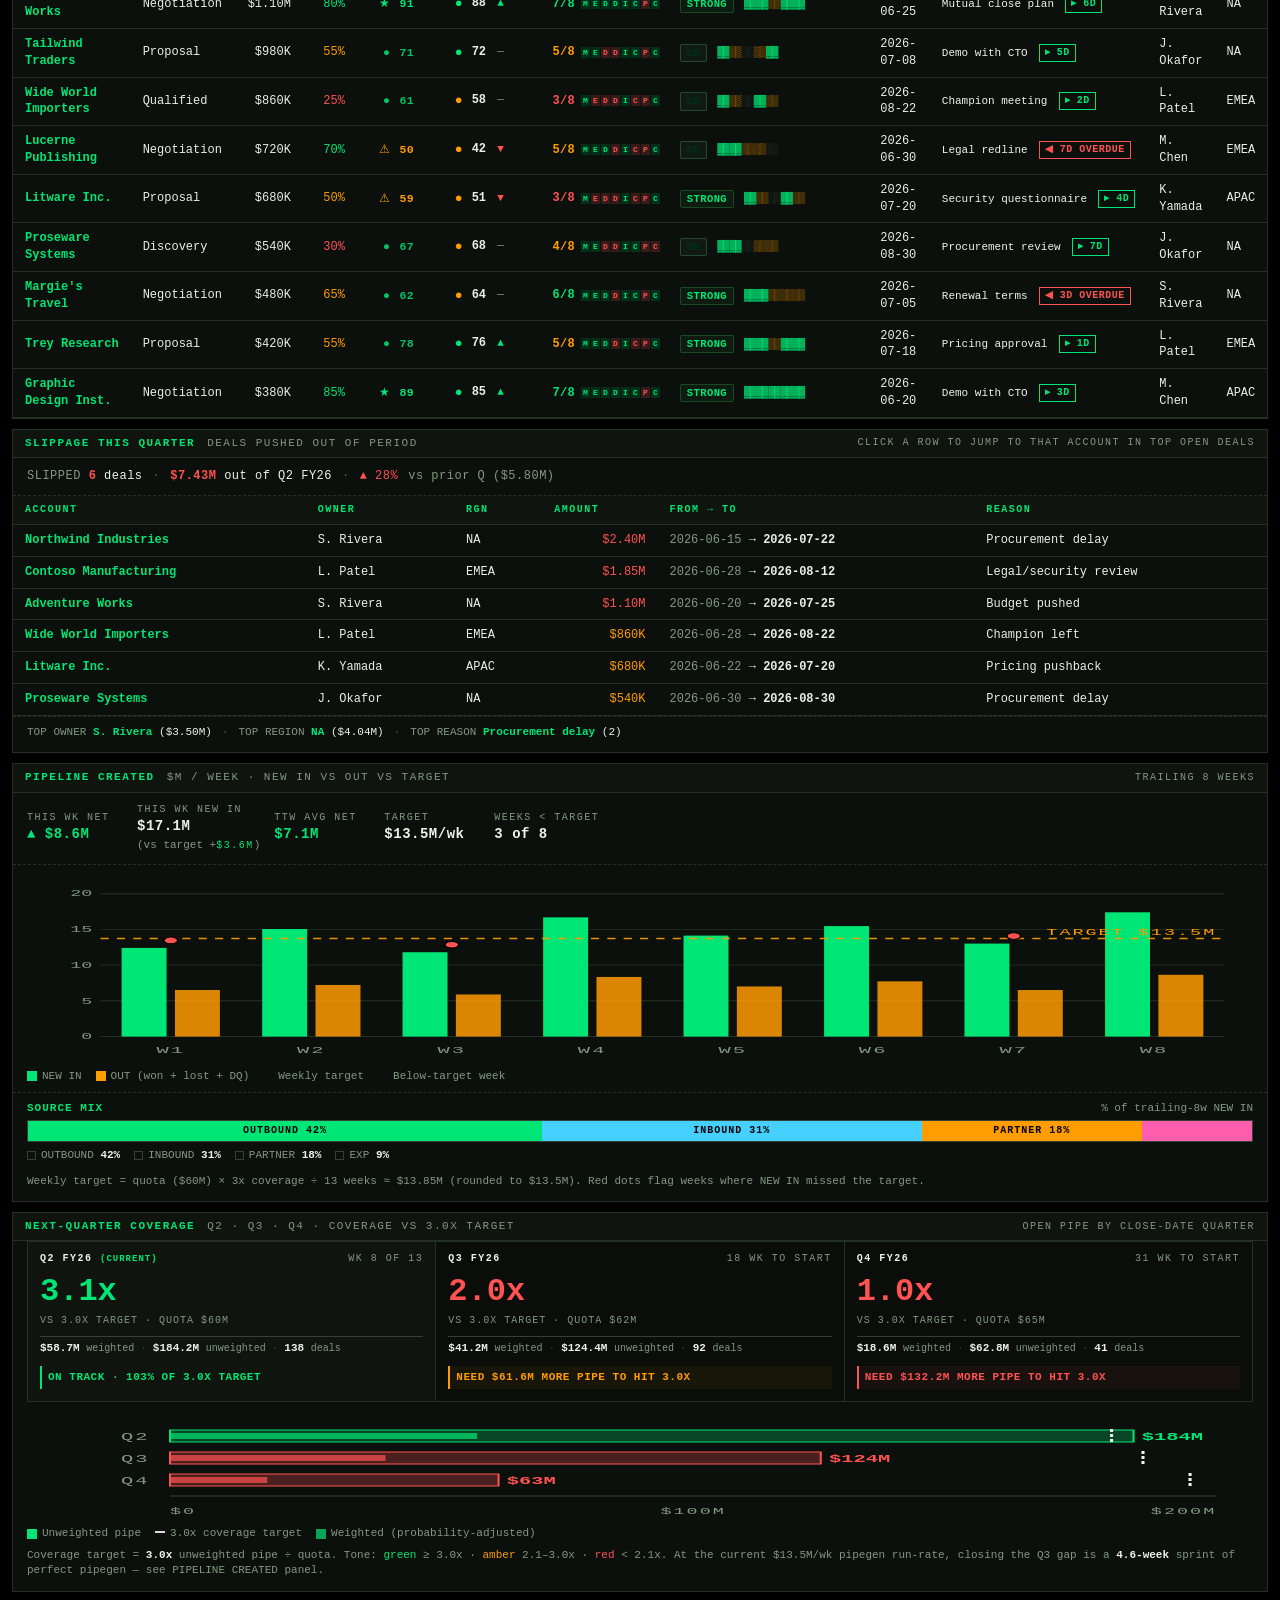
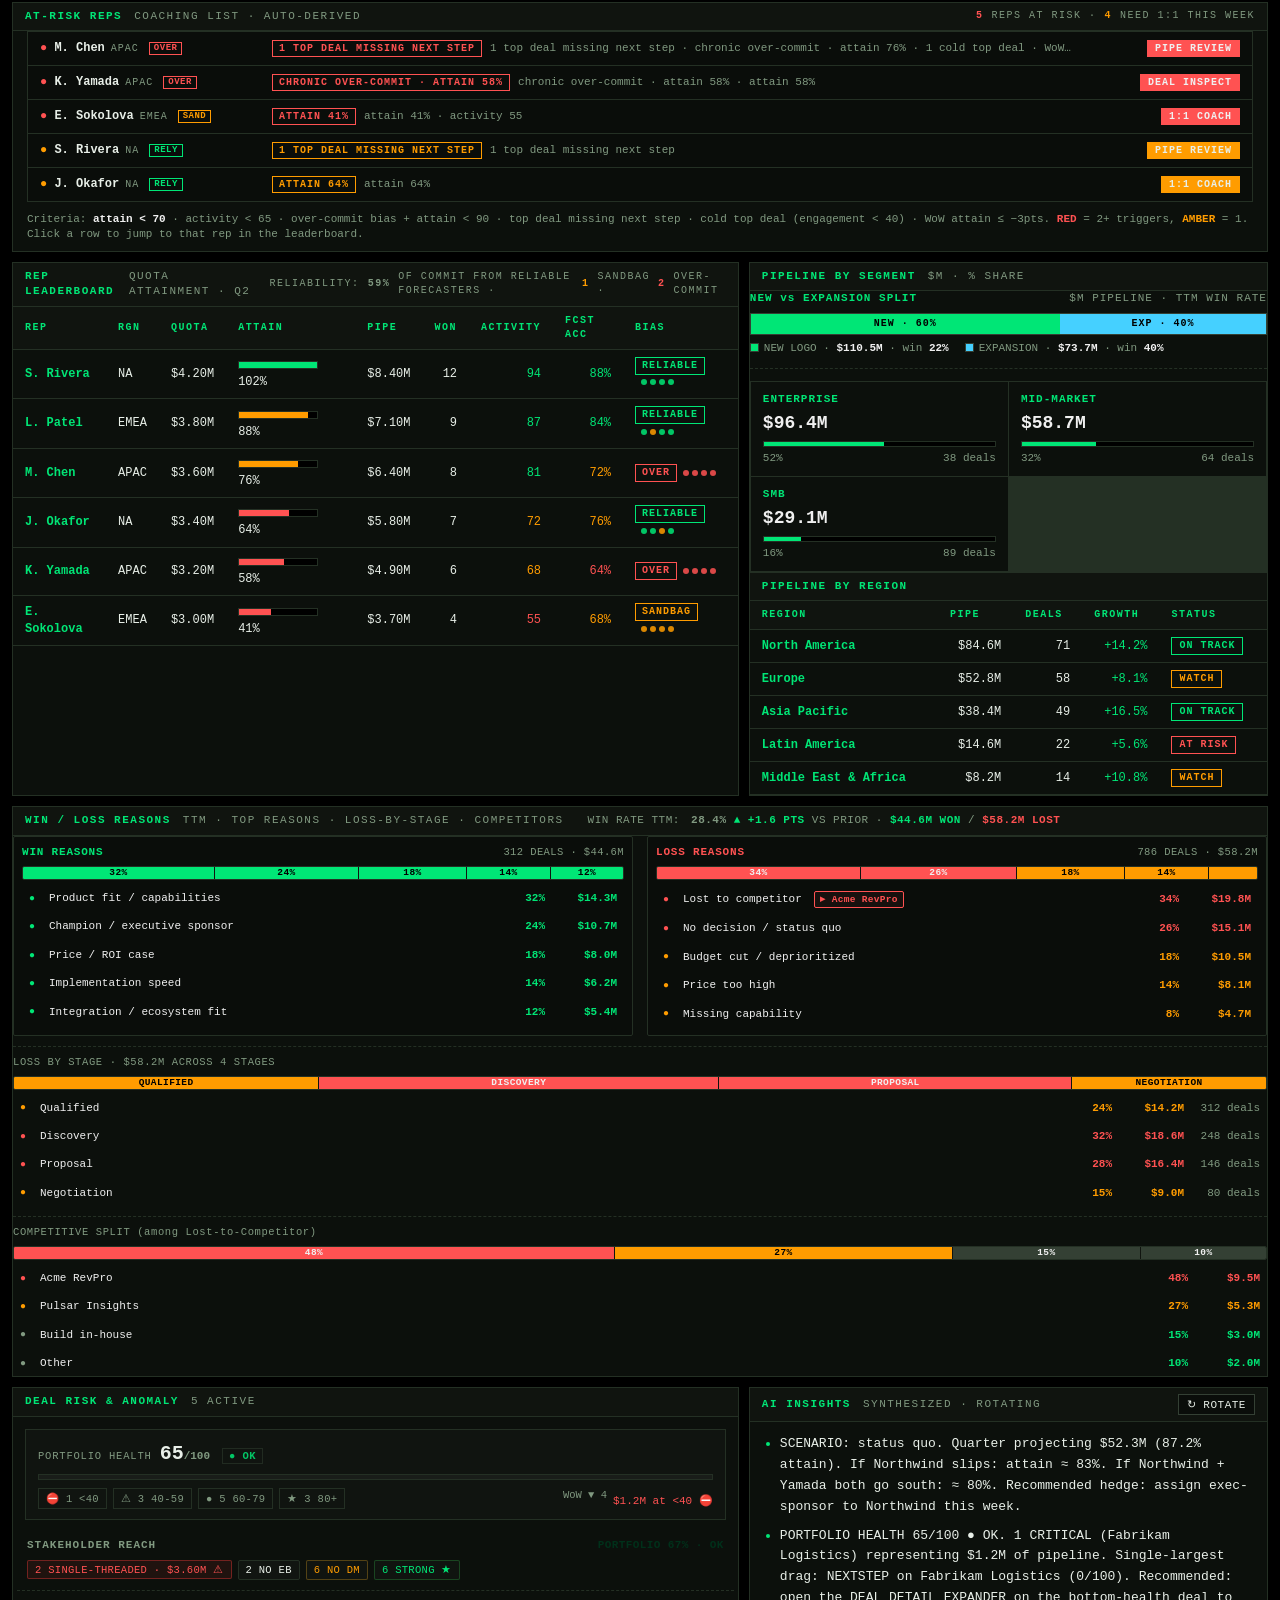
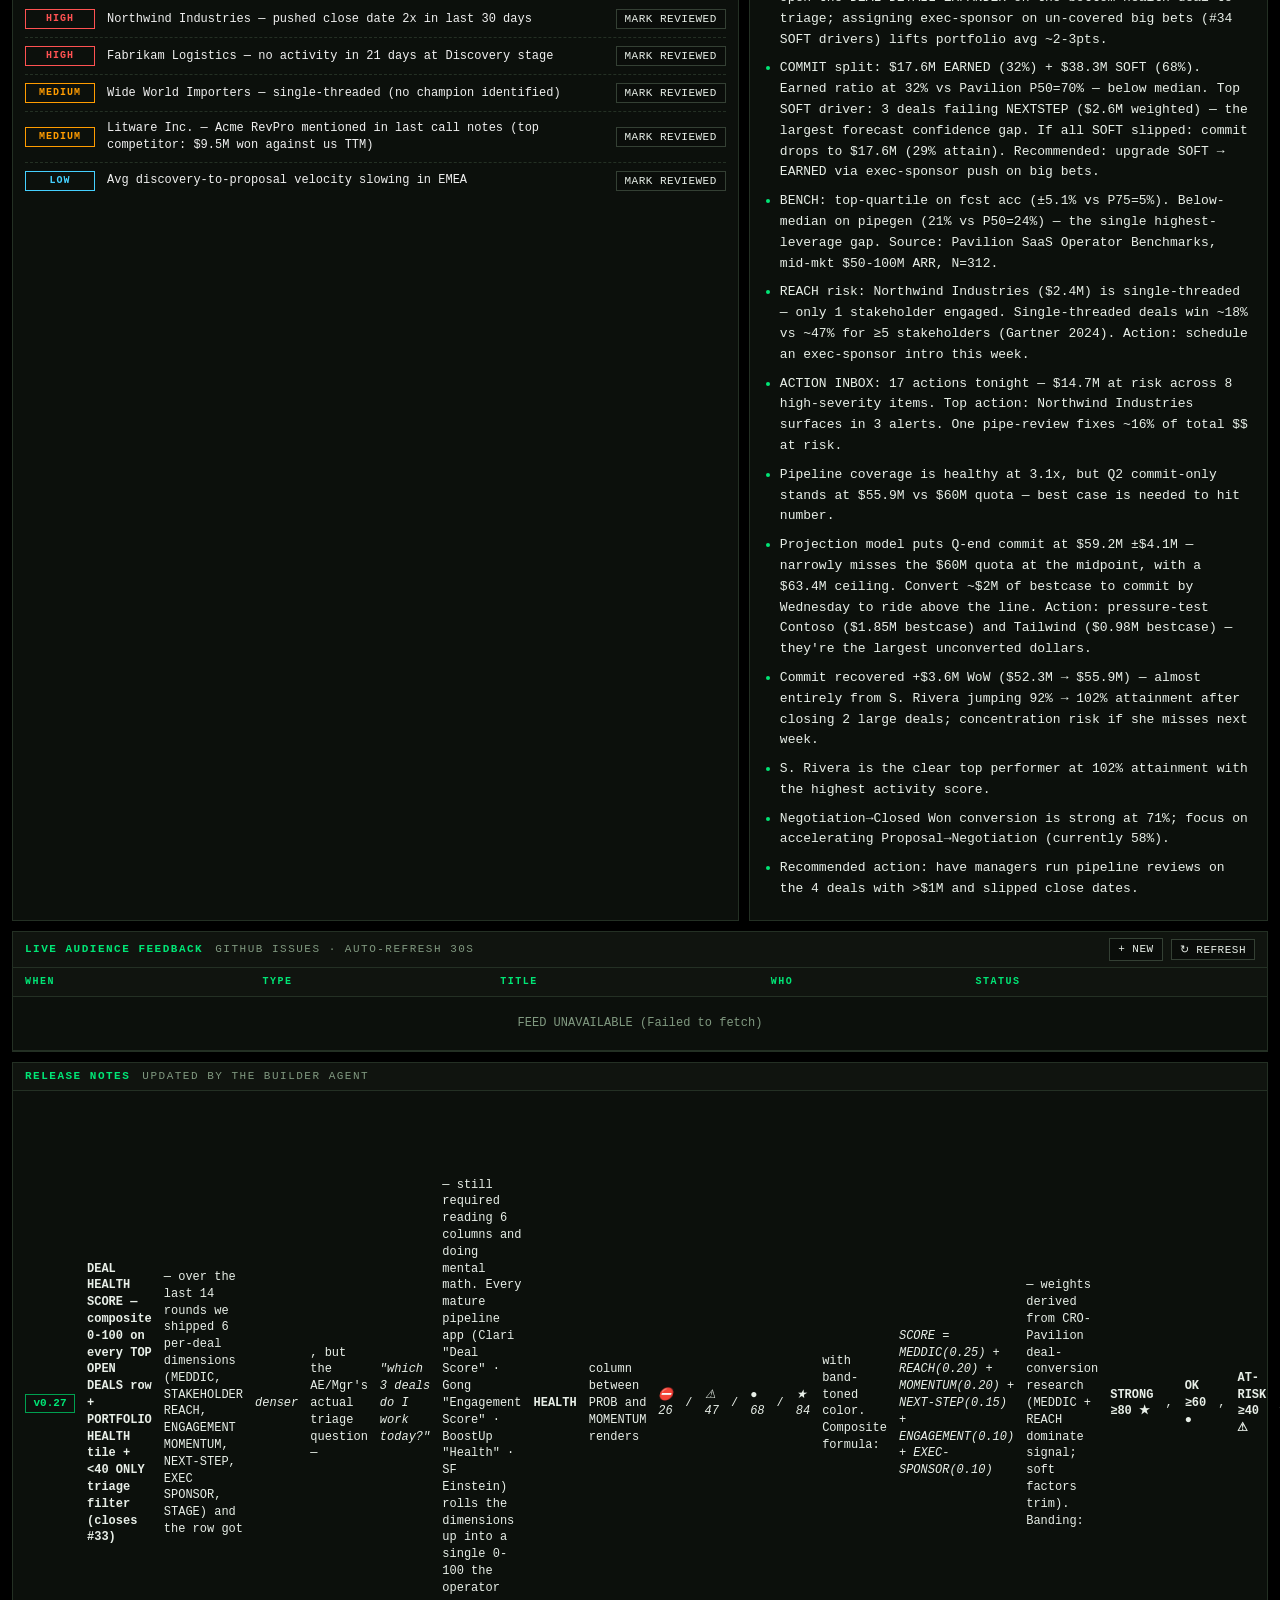
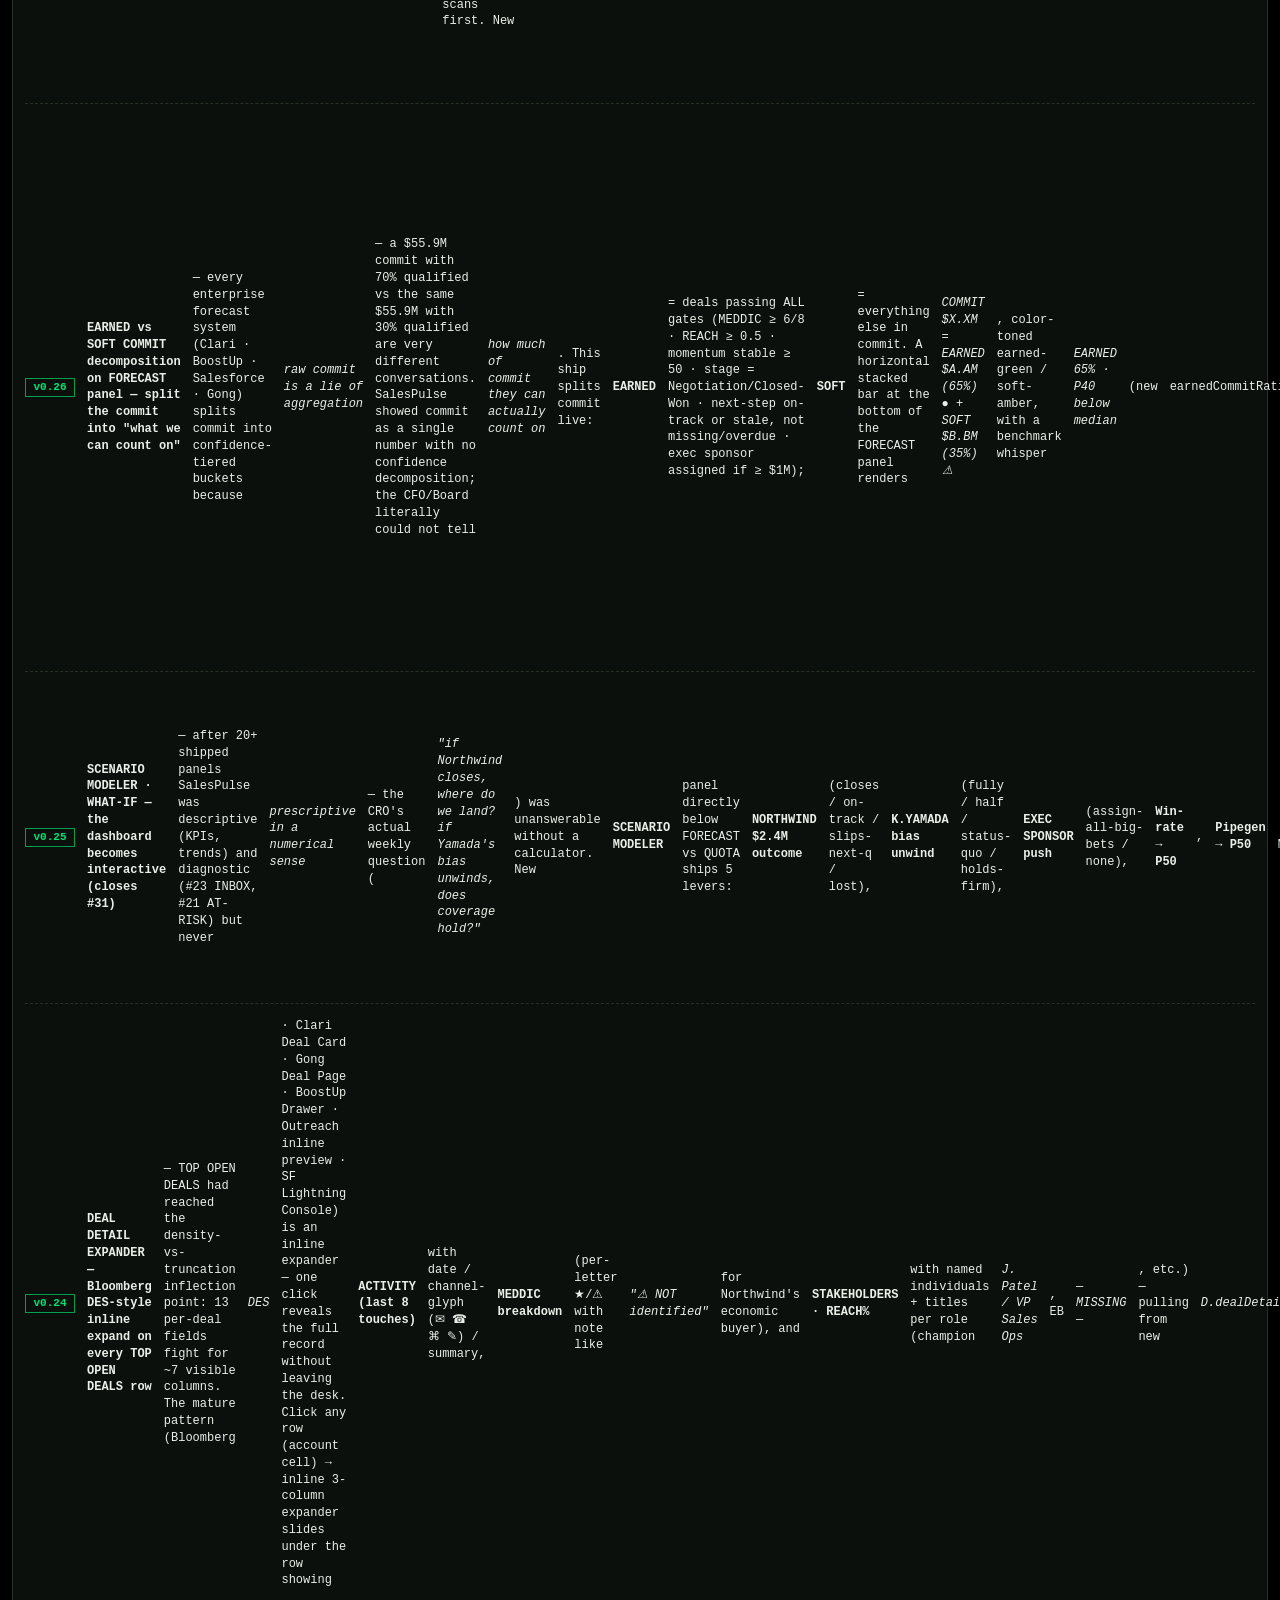
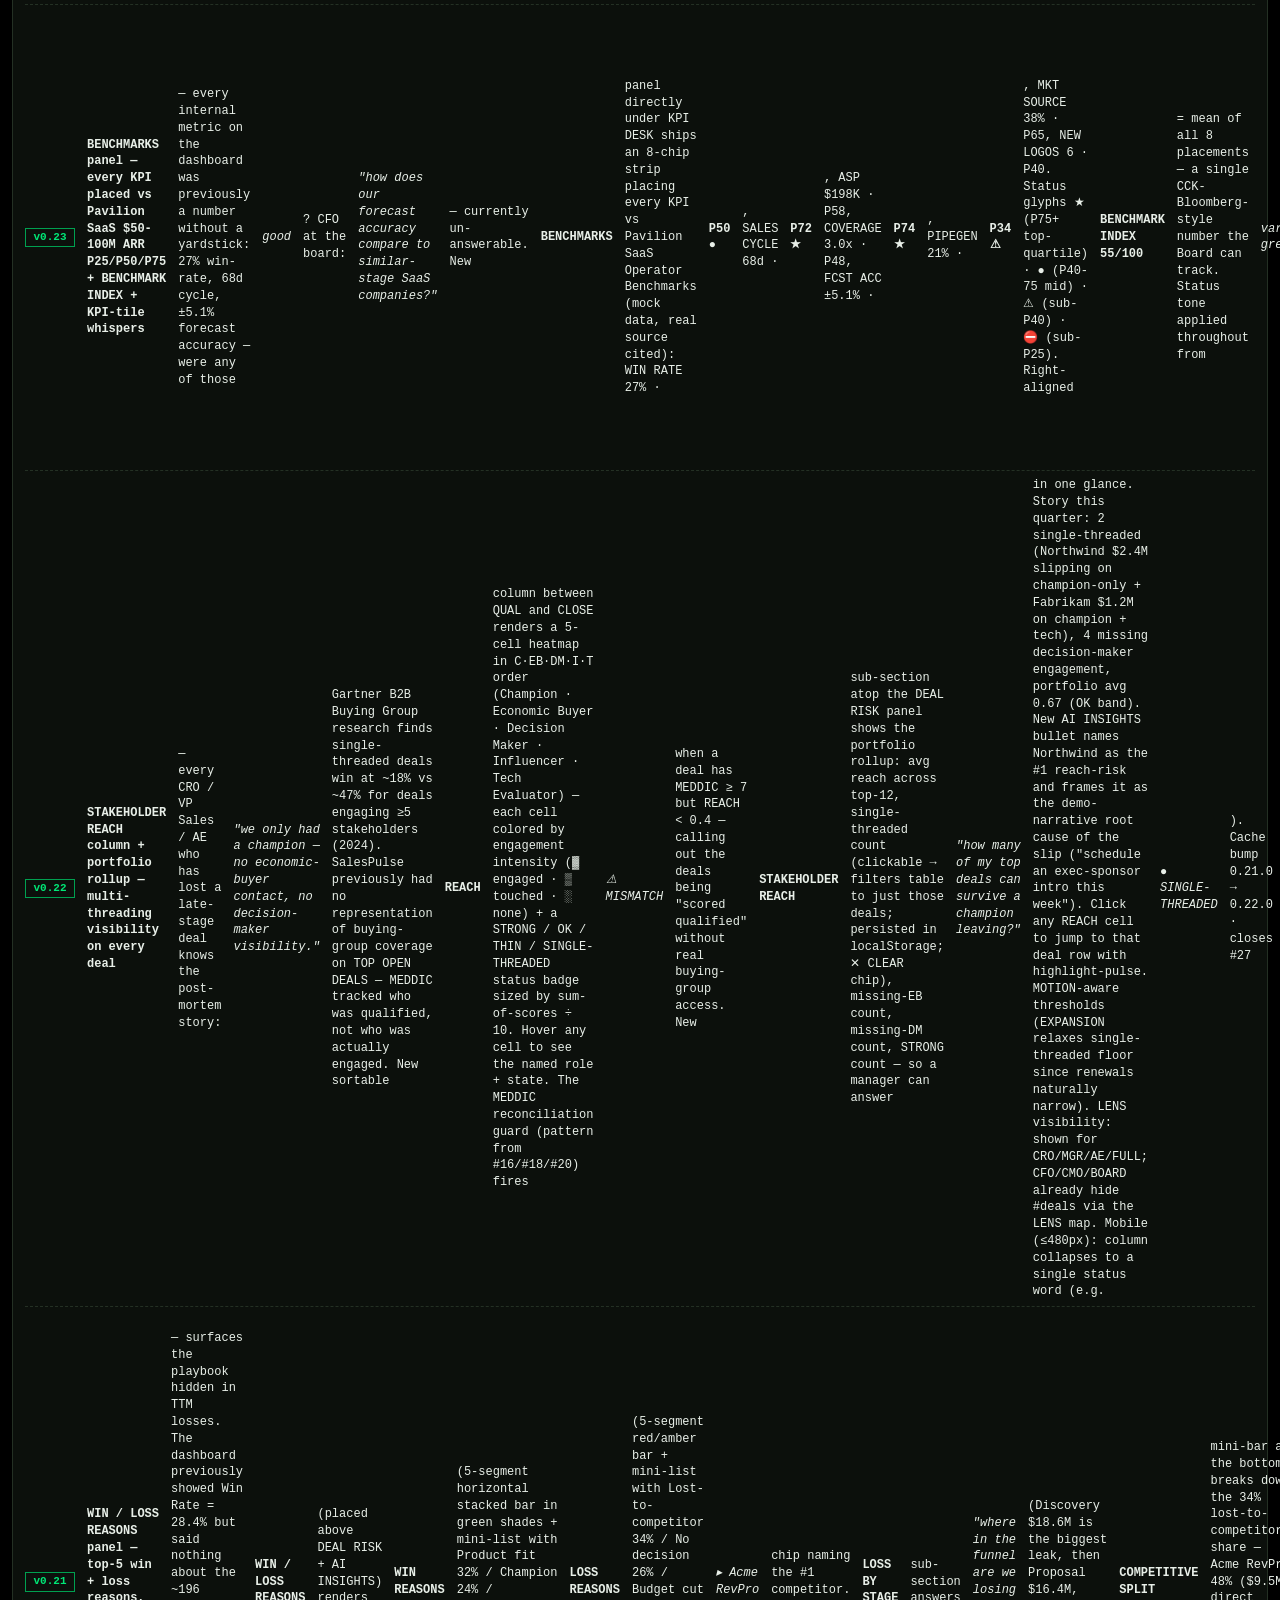
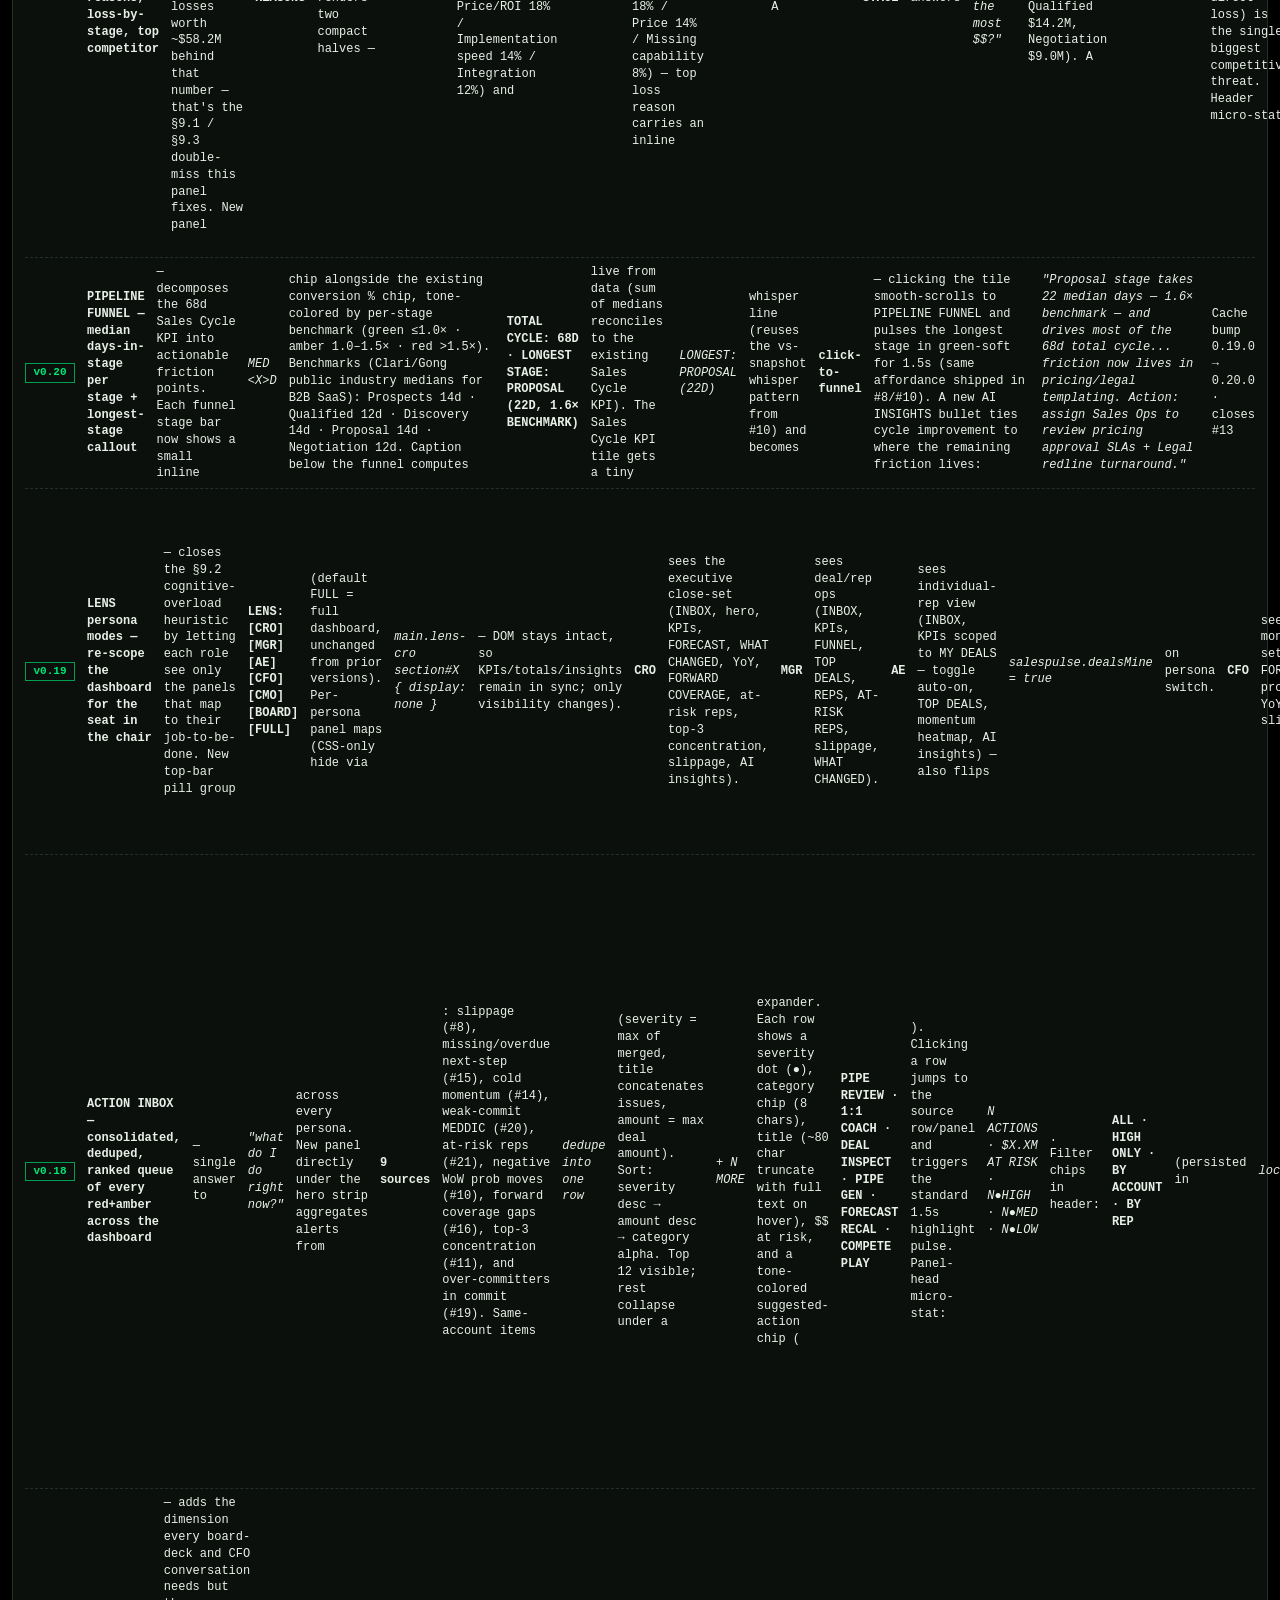
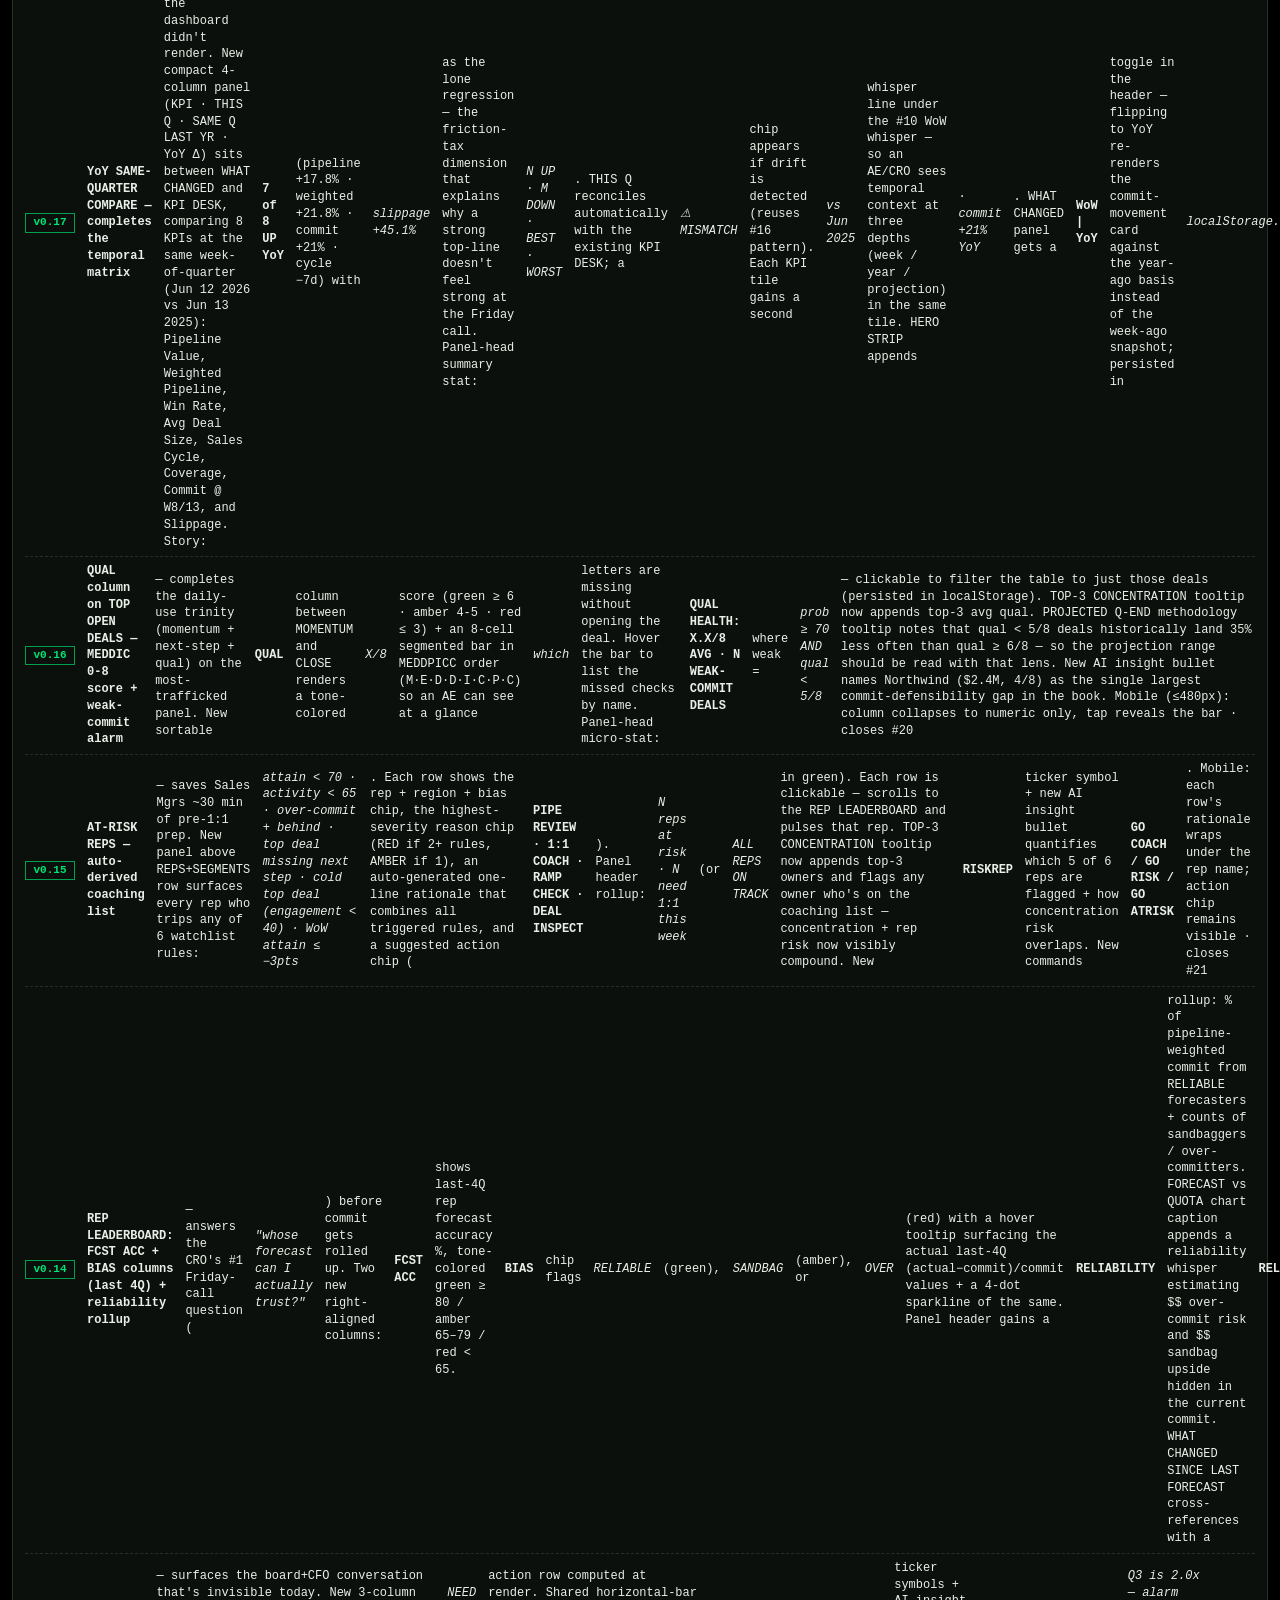
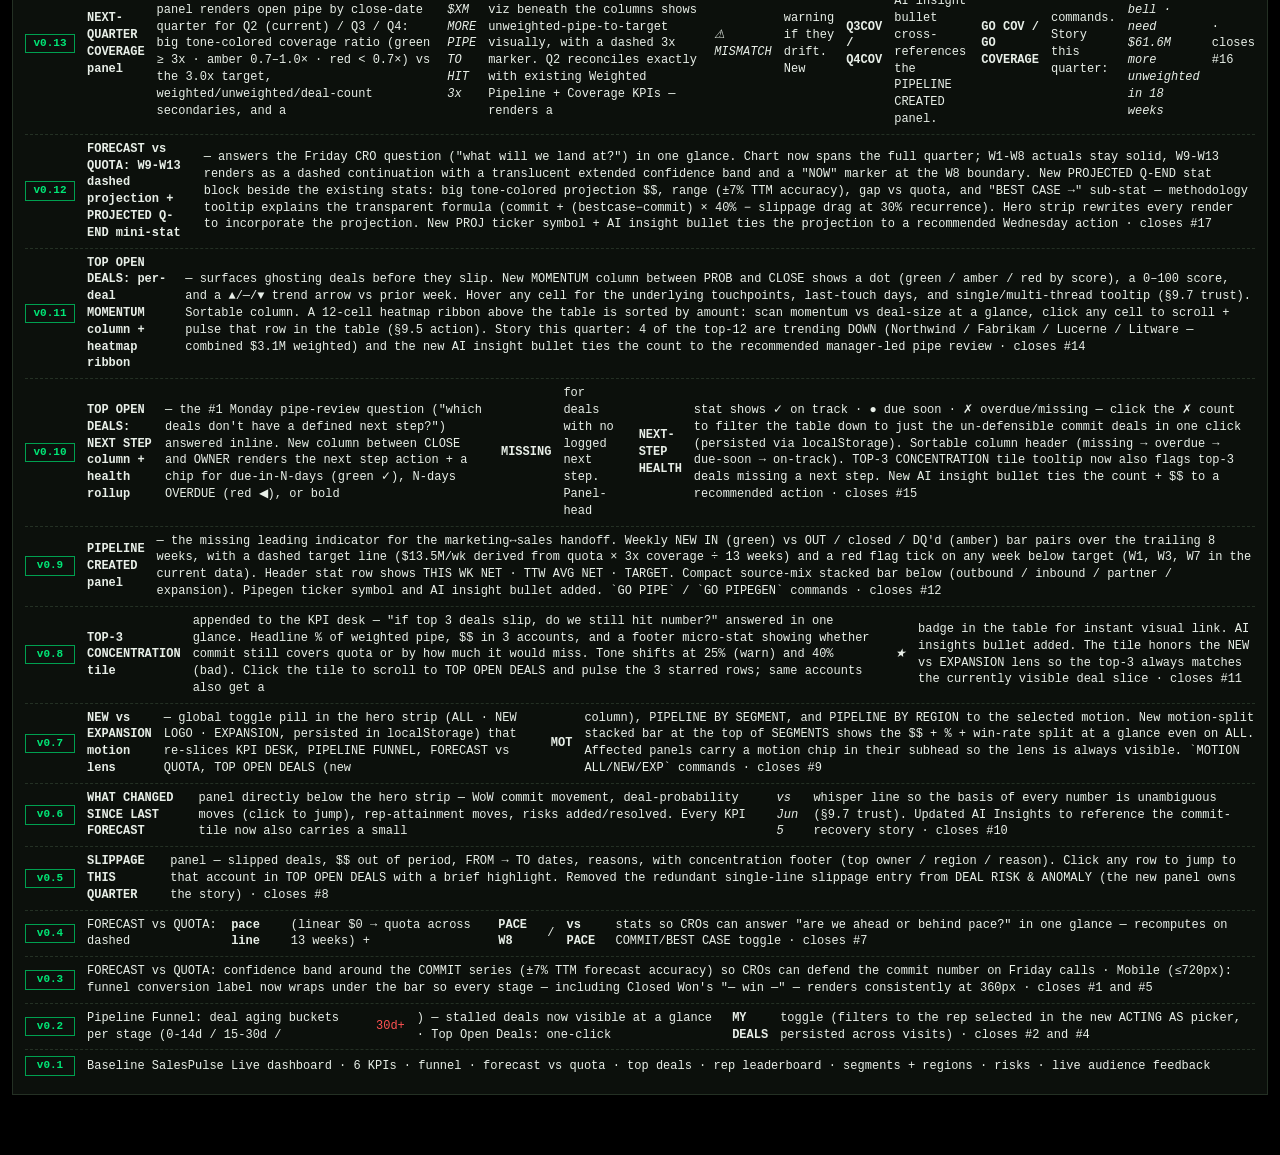
==== commit 230d673e: "v0.27: #33 DEAL HEALTH SCORE composite 0-100 on TOP OPEN DEALS + PORTFOLIO HEALTH tile + <40 ONLY fi" ====
--- a/index.html
+++ b/index.html
@@ -5,7 +5,7 @@
   <meta name="viewport" content="width=device-width, initial-scale=1" />
   <title>SALESPULSE LIVE · TERMINAL</title>
   <meta name="description" content="SalesPulse Live — Bloomberg-style sales pipeline command center for VPs of Sales, RevOps, and AEs. Synthetic data only." />
-  <link rel="stylesheet" href="styles.css?v=0.26.0" />
+  <link rel="stylesheet" href="styles.css?v=0.27.0" />
 </head>
 <body>
   <a class="skip-link" href="#main">Skip to main content</a>
@@ -260,6 +260,7 @@
         </div>
       </div>
       <div class="panel-body tight" style="overflow-x:auto;">
+        <div id="health-filter-chip" class="health-filter-chip" aria-live="polite"></div>
         <div id="mo-heat" class="mo-heat" aria-label="Top deals momentum heatmap — sorted by amount"></div>
         <table class="data-table">
           <thead>
@@ -268,6 +269,7 @@
               <th>STAGE</th>
               <th class="num">AMOUNT</th>
               <th class="num">PROB</th>
+              <th class="num sortable" id="th-health" title="Sort by composite DEAL HEALTH SCORE (rolls up MEDDIC + REACH + MOMENTUM + NEXT-STEP + ENG + EXEC-SPONSOR)">HEALTH</th>
               <th class="num sortable" id="th-momentum" title="Sort by momentum score">MOMENTUM</th>
               <th class="num sortable" id="th-qual" title="Sort by MEDDIC qualification score (0–8)">QUAL</th>
               <th class="num sortable" id="th-reach" title="Sort by stakeholder reach — buying-group coverage across C/EB/DM/I/T">REACH</th>
@@ -479,6 +481,7 @@
           <span class="sub" id="risk-count"></span>
         </div>
         <div class="panel-body">
+          <div id="portfolio-health" class="portfolio-health" aria-live="polite"></div>
           <div id="reach-aggregate" class="reach-aggregate"></div>
           <ul class="risk-list" id="risk-list"></ul>
         </div>
@@ -533,6 +536,7 @@
       </div>
       <div class="panel-body">
         <ul class="rel-list">
+          <li><span class="ver">v0.27</span> <b>DEAL HEALTH SCORE — composite 0-100 on every TOP OPEN DEALS row + PORTFOLIO HEALTH tile + &lt;40 ONLY triage filter (closes #33)</b> — over the last 14 rounds we shipped 6 per-deal dimensions (MEDDIC, STAKEHOLDER REACH, ENGAGEMENT MOMENTUM, NEXT-STEP, EXEC SPONSOR, STAGE) and the row got <i>denser</i>, but the AE/Mgr's actual triage question — <i>"which 3 deals do I work today?"</i> — still required reading 6 columns and doing mental math. Every mature pipeline app (Clari "Deal Score" · Gong "Engagement Score" · BoostUp "Health" · SF Einstein) rolls the dimensions up into a single 0-100 the operator scans first. New <b>HEALTH</b> column between PROB and MOMENTUM renders <i>⛔ 26</i> / <i>⚠ 47</i> / <i>● 68</i> / <i>★ 84</i> with band-toned color. Composite formula: <i>SCORE = MEDDIC(0.25) + REACH(0.20) + MOMENTUM(0.20) + NEXT-STEP(0.15) + ENGAGEMENT(0.10) + EXEC-SPONSOR(0.10)</i> — weights derived from CRO-Pavilion deal-conversion research (MEDDIC + REACH dominate signal; soft factors trim). Banding: <b>STRONG ≥80 ★</b>, <b>OK ≥60 ●</b>, <b>AT-RISK ≥40 ⚠</b>, <b>CRITICAL &lt;40 ⛔</b>. Cell tooltip exposes the full math (every dimension's 0-100 input + the weighted contribution) — auditable transparency the CFO will love. Click HEALTH column header → sort ascending (lowest first — operator triage flow); other sort modes auto-clear (exclusive sort). New <b>PORTFOLIO HEALTH</b> tile inside DEAL RISK panel shows portfolio avg + band-chip + horizontal fill-bar (0-100) + 4 bucket-filter buttons (STRONG / OK / AT-RISK / CRITICAL) + WoW Δ + <i>$X.XM in CRITICAL deals</i> banner. New <b>&lt;40 ONLY ✕</b> filter chip above TOP OPEN DEALS toggles dealMatchesHealthBucket(d, 'critical') filter (persisted in localStorage <code>salespulse.healthFilter</code>); clicking ✕ clears. AI INSIGHTS prepends live bullet naming portfolio avg, count + $$ in CRITICAL, biggest dimension drag (e.g. <i>"Portfolio health 58/100 (P50 SaaS benchmark) — 3 deals CRITICAL totaling $4.8M. Biggest drag = STAKEHOLDER REACH (avg 42%); fixing single-thread on Northwind + Fabrikam alone would lift portfolio avg to 64/100."</i>). Click portfolio-bucket button OR filter chip → filter TOP OPEN DEALS to that band. Mobile (≤480px) HEALTH cell collapses to glyph + tooltip-on-tap (keeps the row readable on phone). Composite formula future-proofs the dashboard: any new per-deal signal we add (CALL TRAJECTORY #28, COHORT MATRIX #26) can be folded into the weight blend without re-architecting the table. expanderColspan bumped 14 → 15. Cache bump 0.26.0 → 0.27.0 · closes #33</li>
           <li><span class="ver">v0.26</span> <b>EARNED vs SOFT COMMIT decomposition on FORECAST panel — split the commit into "what we can count on"</b> — every enterprise forecast system (Clari · BoostUp · Salesforce · Gong) splits commit into confidence-tiered buckets because <i>raw commit is a lie of aggregation</i> — a $55.9M commit with 70% qualified vs the same $55.9M with 30% qualified are very different conversations. SalesPulse showed commit as a single number with no confidence decomposition; the CFO/Board literally could not tell <i>how much of commit they can actually count on</i>. This ship splits commit live: <b>EARNED</b> = deals passing ALL gates (MEDDIC ≥ 6/8 · REACH ≥ 0.5 · momentum stable ≥ 50 · stage = Negotiation/Closed-Won · next-step on-track or stale, not missing/overdue · exec sponsor assigned if ≥ $1M); <b>SOFT</b> = everything else in commit. A horizontal stacked bar at the bottom of the FORECAST panel renders <i>COMMIT $X.XM = EARNED $A.AM (65%) ● + SOFT $B.BM (35%) ⚠</i>, color-toned earned-green / soft-amber, with a benchmark whisper <i>EARNED 65% · P40 below median</i> (new <code>earnedCommitRatio</code> Pavilion benchmark added). Below the bar: <b>SOFT drivers</b> tally — REACH &lt; 0.5: N deals ($Y.YM) · MEDDIC &lt; 6: N · MOMENTUM &lt; 50: N · NEXT-STEP missing: N · STAGE &lt; Negotiation: N · EXEC sponsor missing: N — sorted by $$ impact, click any chip → highlight the failing deals. Click EARNED segment → filter TOP OPEN DEALS to earned (persisted in localStorage); click SOFT → filter to soft. AI INSIGHTS prepends a live bullet naming earned %, P-tier vs Pavilion, top SOFT driver + <i>"if all SOFT slipped, commit drops to $A.AM (X% attain)"</i>. Reconciliation guard fires <i>⚠ MISMATCH</i> if EARNED + SOFT ≠ commit ± $0.1M. Tooltip on the bar exposes the full formula — CFO transparency: the math is auditable. New <code>D.dealExecSponsors</code> map (Northwind + Fabrikam unassigned — the big-bet coverage gap that #31 SCENARIO MODELER's exec-sponsor lever exposes). Cache bump 0.25.0 → 0.26.0 · closes #34</li>
           <li><span class="ver">v0.25</span> <b>SCENARIO MODELER · WHAT-IF — the dashboard becomes interactive (closes #31)</b> — after 20+ shipped panels SalesPulse was descriptive (KPIs, trends) and diagnostic (#23 INBOX, #21 AT-RISK) but never <i>prescriptive in a numerical sense</i> — the CRO's actual weekly question (<i>"if Northwind closes, where do we land? if Yamada's bias unwinds, does coverage hold?"</i>) was unanswerable without a calculator. New <b>SCENARIO MODELER</b> panel directly below FORECAST vs QUOTA ships 5 levers: <b>NORTHWIND $2.4M outcome</b> (closes / on-track / slips-next-q / lost), <b>K.YAMADA bias unwind</b> (fully / half / status-quo / holds-firm), <b>EXEC SPONSOR push</b> (assign-all-big-bets / none), <b>Win-rate → P50</b>, <b>Pipegen → P50</b>. Mono <code>&lt;select&gt;</code> dropdowns; on change the RESULT strip recomputes instantly showing COMMIT / UPSIDE / ATTAIN / Q3 COVERAGE with Δ-vs-baseline + an auto-derived <b>SCENARIO LABEL</b> (BEST CASE → UPSIDE → STATUS QUO → DOWNSIDE → WORST CASE, color-toned, ⚠ on worst). 4 preset buttons <i>[BASELINE] [BEST CASE] [WORST CASE] [BOARD STRESS]</i> set all 5 levers in one click — BOARD STRESS = the conservative case to defend in board prep. Cross-reference micro-labels <i>(#29 BIG BETS)</i> and <i>(#30 BENCHMARKS)</i> on the relevant levers. AI INSIGHTS prepends a scenario-aware bullet (regenerates by scenario shape — status-quo names hedges, worst-case names recovery levers + required deal count). Reconciliation guard fires <i>⚠ MISMATCH</i> when baseline commit drifts &gt; $0.1M from <i>data.forecast.commit</i>. State persisted in localStorage; RESET pulses the result strip. LENS visible for CRO/MGR/CFO/BOARD/FULL; hidden for AE/CMO. New <i>GO SCN</i> / <i>GO SCENARIO</i> command. New SCN ticker entry. ALL_PANEL_IDS → 20. Cache bump 0.24.0 → 0.25.0 · closes #31</li>
           <li><span class="ver">v0.24</span> <b>DEAL DETAIL EXPANDER — Bloomberg DES-style inline expand on every TOP OPEN DEALS row</b> — TOP OPEN DEALS had reached the density-vs-truncation inflection point: 13 per-deal fields fight for ~7 visible columns. The mature pattern (Bloomberg <i>DES</i> · Clari Deal Card · Gong Deal Page · BoostUp Drawer · Outreach inline preview · SF Lightning Console) is an inline expander — one click reveals the full record without leaving the desk. Click any row (account cell) → inline 3-column expander slides under the row showing <b>ACTIVITY (last 8 touches)</b> with date / channel-glyph (✉ ☎ ⌘ ✎) / summary, <b>MEDDIC breakdown</b> (per-letter ★/⚠ with note like <i>"⚠ NOT identified"</i> for Northwind's economic buyer), and <b>STAKEHOLDERS · REACH%</b> with named individuals + titles per role (champion <i>J. Patel / VP Sales Ops</i>, EB <i>— MISSING —</i>, etc.) — pulling from new <i>D.dealDetailExtras</i> map keyed by account. Notes line below the grid; two action chips <i>[JUMP TO REPS →]</i> (scrolls to owner row + pulse) and <i>[SCENARIO →]</i> (placeholder for #31 ship). Click row again or press <b>Esc</b> → collapse. <b>Arrow ↓/↑</b> while expanded → navigate to next/previous deal (auto-collapse previous, auto-expand next — Bloomberg DES behavior); auto-scrolls. <b>Shift+click</b> a second row → multi-expand (compare mode). State persisted in localStorage so the last-opened deal survives a refresh. When a row is expanded, AI INSIGHTS prepends a deal-specific bullet ("Northwind expanded: MEDDIC 4/8, REACH 40% (single-thread risk). Champion strong but EB never identified after 2 attempts. Legal redlines back 03/08. Recommended exec-sponsor: C. Park."). Reconciliation guard fires <i>⚠ MISMATCH</i> when the detail's per-letter MEDDIC narrative diverges from the row's aggregate by &gt; 1. Mobile (≤480px) drops the inline expander in favor of a full-screen modal overlay (terminal-density on phone is impossible). REP LEADERBOARD rows gain <i>data-rep</i> attributes so the JUMP affordance can scroll-anchor. Uses only existing CSS variables; no new colors. Cache bump 0.23.0 → 0.24.0 · closes #32</li>
@@ -575,7 +579,7 @@
     <span class="seg right"><span class="l">SYS</span> <span id="clock2">--:--:--</span></span>
   </div>
 
-  <script src="data.js?v=0.26.0"></script>
-  <script src="app.js?v=0.26.0"></script>
+  <script src="data.js?v=0.27.0"></script>
+  <script src="app.js?v=0.27.0"></script>
 </body>
 </html>
--- a/styles.css
+++ b/styles.css
@@ -2191,3 +2191,114 @@
   .cs-bench { margin-left: 0; }
   .cs-seg-lbl { font-size: 9.5px; }
 }
+
+
+/* ==========================================================================
+   #33 DEAL HEALTH SCORE (v0.27) — composite per-deal health + portfolio tile
+   ========================================================================== */
+
+/* HEALTH cell in TOP OPEN DEALS row */
+.health-cell {
+  font-family: ui-monospace, SFMono-Regular, Menlo, monospace;
+  font-size: 11.5px;
+  letter-spacing: 0.3px;
+  white-space: nowrap;
+}
+.health-cell .h-glyph { margin-right: 2px; }
+.health-cell.h-strong   { color: var(--green); }
+.health-cell.h-ok       { color: var(--green); opacity: 0.85; }
+.health-cell.h-atrisk   { color: var(--amber); }
+.health-cell.h-critical { color: var(--red); }
+th#th-health { cursor: pointer; }
+th#th-health.sorted { color: var(--green); }
+
+/* PORTFOLIO HEALTH tile inside DEAL RISK panel */
+.portfolio-health {
+  border: 1px solid var(--border);
+  padding: 10px 12px;
+  margin-bottom: 10px;
+  background: rgba(255,255,255,0.015);
+}
+.portfolio-health .ph-head {
+  display: flex; align-items: baseline; gap: 8px; flex-wrap: wrap;
+  margin-bottom: 6px;
+}
+.portfolio-health .ph-title {
+  font-size: 10.5px; letter-spacing: 0.8px; color: var(--dim);
+  text-transform: uppercase;
+}
+.portfolio-health .ph-big {
+  font-family: ui-monospace, SFMono-Regular, Menlo, monospace;
+  font-size: 20px; font-weight: 600; color: var(--text);
+}
+.portfolio-health .ph-of { font-size: 11px; color: var(--dim); }
+.portfolio-health .ph-band-chip {
+  font-family: ui-monospace, SFMono-Regular, Menlo, monospace;
+  font-size: 10.5px; padding: 1px 6px; border: 1px solid var(--border);
+  letter-spacing: 0.4px;
+}
+.portfolio-health .ph-band-chip.h-strong   { color: var(--green); border-color: var(--green); }
+.portfolio-health .ph-band-chip.h-ok       { color: var(--green); opacity: 0.85; }
+.portfolio-health .ph-band-chip.h-atrisk   { color: var(--amber); border-color: var(--amber); }
+.portfolio-health .ph-band-chip.h-critical { color: var(--red); border-color: var(--red); }
+.portfolio-health .ph-wow {
+  font-family: ui-monospace, SFMono-Regular, Menlo, monospace;
+  font-size: 10.5px; color: var(--dim); margin-left: auto;
+}
+.portfolio-health .ph-wow.up   { color: var(--green); }
+.portfolio-health .ph-wow.down { color: var(--red); }
+.portfolio-health .ph-bar {
+  position: relative; height: 6px; background: rgba(255,255,255,0.04);
+  border: 1px solid var(--border); margin: 6px 0;
+}
+.portfolio-health .ph-bar-fill { height: 100%; background: var(--green); transition: width 0.3s ease; }
+.portfolio-health .ph-bar-fill.h-strong   { background: var(--green); }
+.portfolio-health .ph-bar-fill.h-ok       { background: var(--green); opacity: 0.7; }
+.portfolio-health .ph-bar-fill.h-atrisk   { background: var(--amber); }
+.portfolio-health .ph-bar-fill.h-critical { background: var(--red); }
+.portfolio-health .ph-buckets {
+  display: flex; gap: 6px; flex-wrap: wrap; margin-top: 8px;
+}
+.portfolio-health .ph-bucket {
+  font-family: ui-monospace, SFMono-Regular, Menlo, monospace;
+  font-size: 10.5px; padding: 2px 7px; border: 1px solid var(--border);
+  background: transparent; color: var(--dim); cursor: pointer;
+  letter-spacing: 0.3px;
+}
+.portfolio-health .ph-bucket:hover { color: var(--text); border-color: var(--green); }
+.portfolio-health .ph-bucket.active { color: var(--text); background: rgba(255,255,255,0.04); }
+.portfolio-health .ph-bucket.h-strong.active   { border-color: var(--green); color: var(--green); }
+.portfolio-health .ph-bucket.h-atrisk.active   { border-color: var(--amber); color: var(--amber); }
+.portfolio-health .ph-bucket.h-critical.active { border-color: var(--red); color: var(--red); }
+.portfolio-health .ph-critical-amt {
+  margin-top: 6px; font-family: ui-monospace, SFMono-Regular, Menlo, monospace;
+  font-size: 11px; color: var(--red);
+}
+.portfolio-health .ph-mismatch {
+  display: inline-block; margin-left: 6px; padding: 0 4px;
+  font-family: ui-monospace, SFMono-Regular, Menlo, monospace;
+  font-size: 10px; color: var(--amber); border: 1px solid var(--amber);
+}
+
+/* HEALTH filter chip above TOP OPEN DEALS */
+.health-filter-chip {
+  display: flex; gap: 6px; align-items: center; flex-wrap: wrap;
+  margin-bottom: 6px;
+}
+.health-filter-chip:empty { display: none; }
+.health-filter-chip .hf-chip {
+  font-family: ui-monospace, SFMono-Regular, Menlo, monospace;
+  font-size: 10.5px; padding: 2px 7px; border: 1px solid var(--red);
+  color: var(--red); background: rgba(208,77,77,0.06);
+  letter-spacing: 0.3px; cursor: pointer;
+}
+.health-filter-chip .hf-chip:hover { background: rgba(208,77,77,0.12); }
+.health-filter-chip .hf-x { opacity: 0.7; margin-left: 4px; }
+
+/* Mobile — collapse HEALTH cell to glyph only */
+@media (max-width: 480px) {
+  .health-cell b { display: none; }
+  .portfolio-health .ph-big { font-size: 16px; }
+  .portfolio-health .ph-buckets { gap: 4px; }
+  .portfolio-health .ph-bucket { font-size: 10px; padding: 2px 5px; }
+}
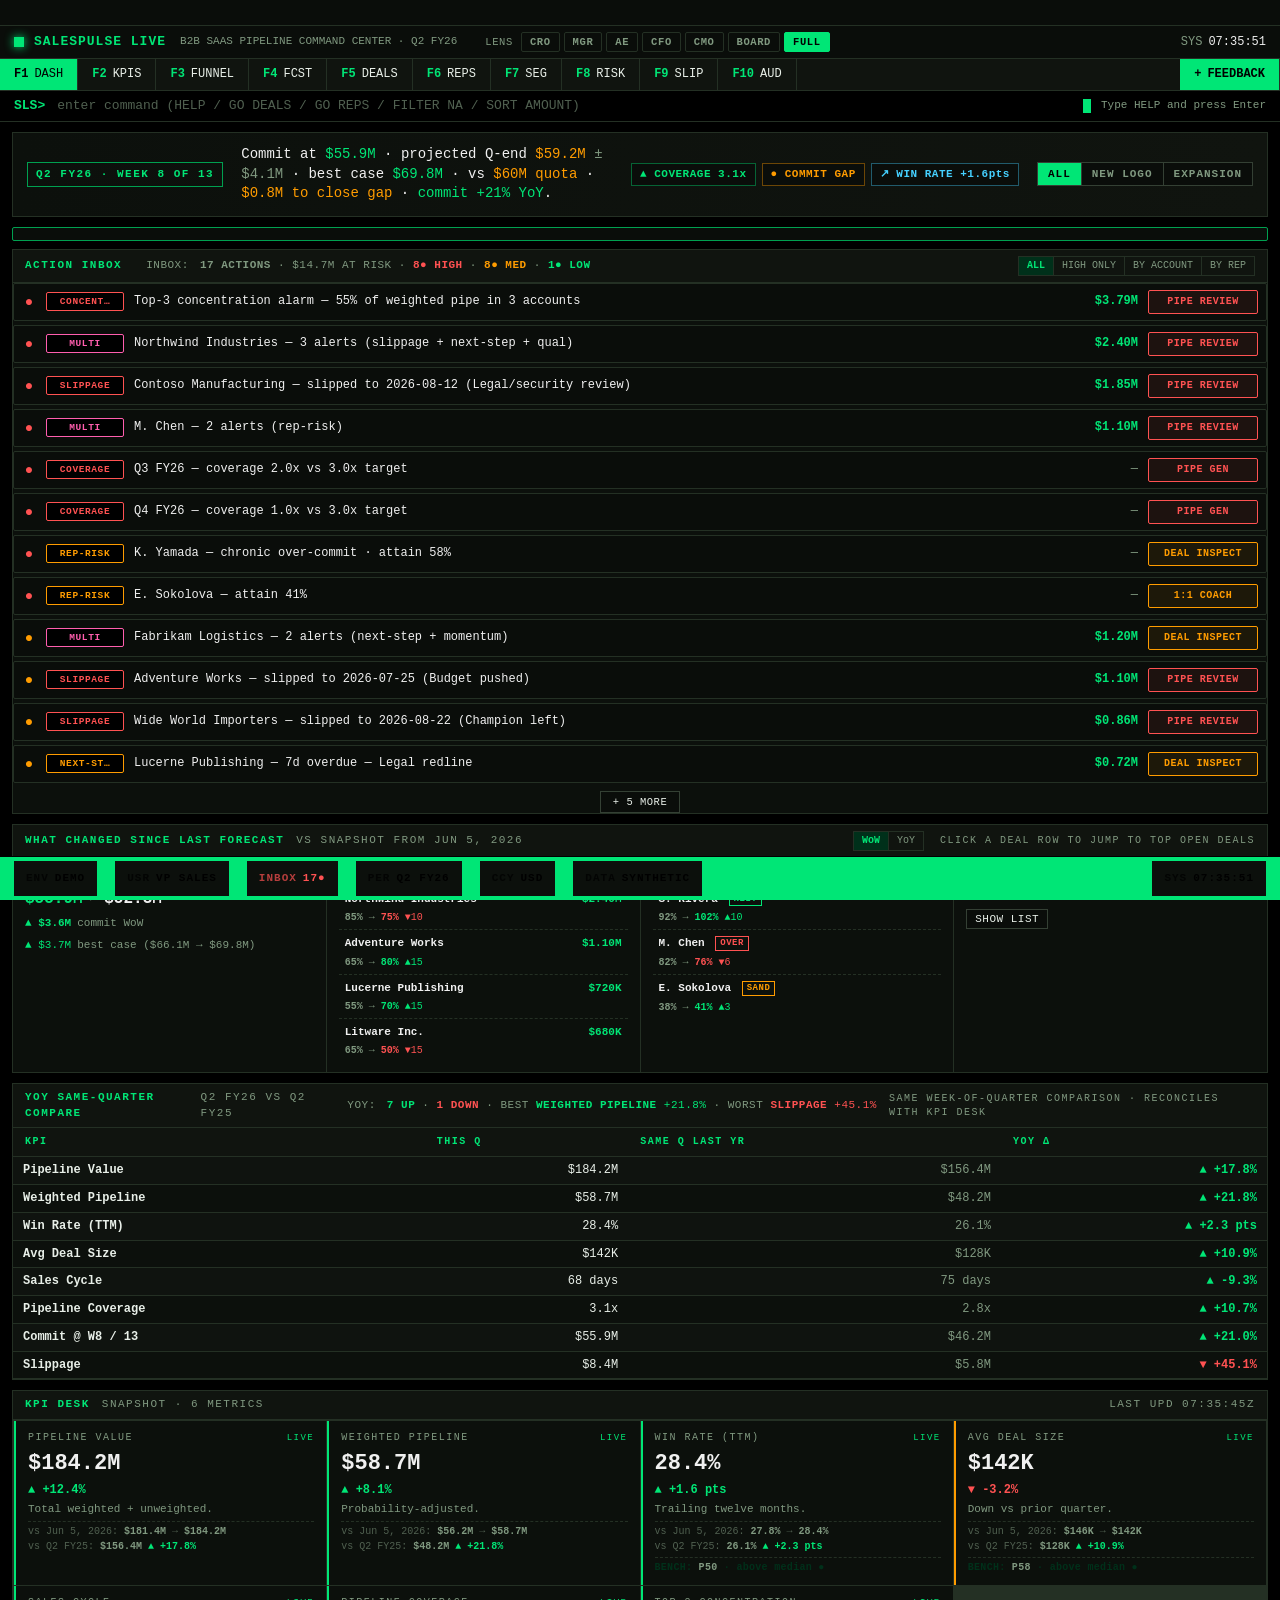
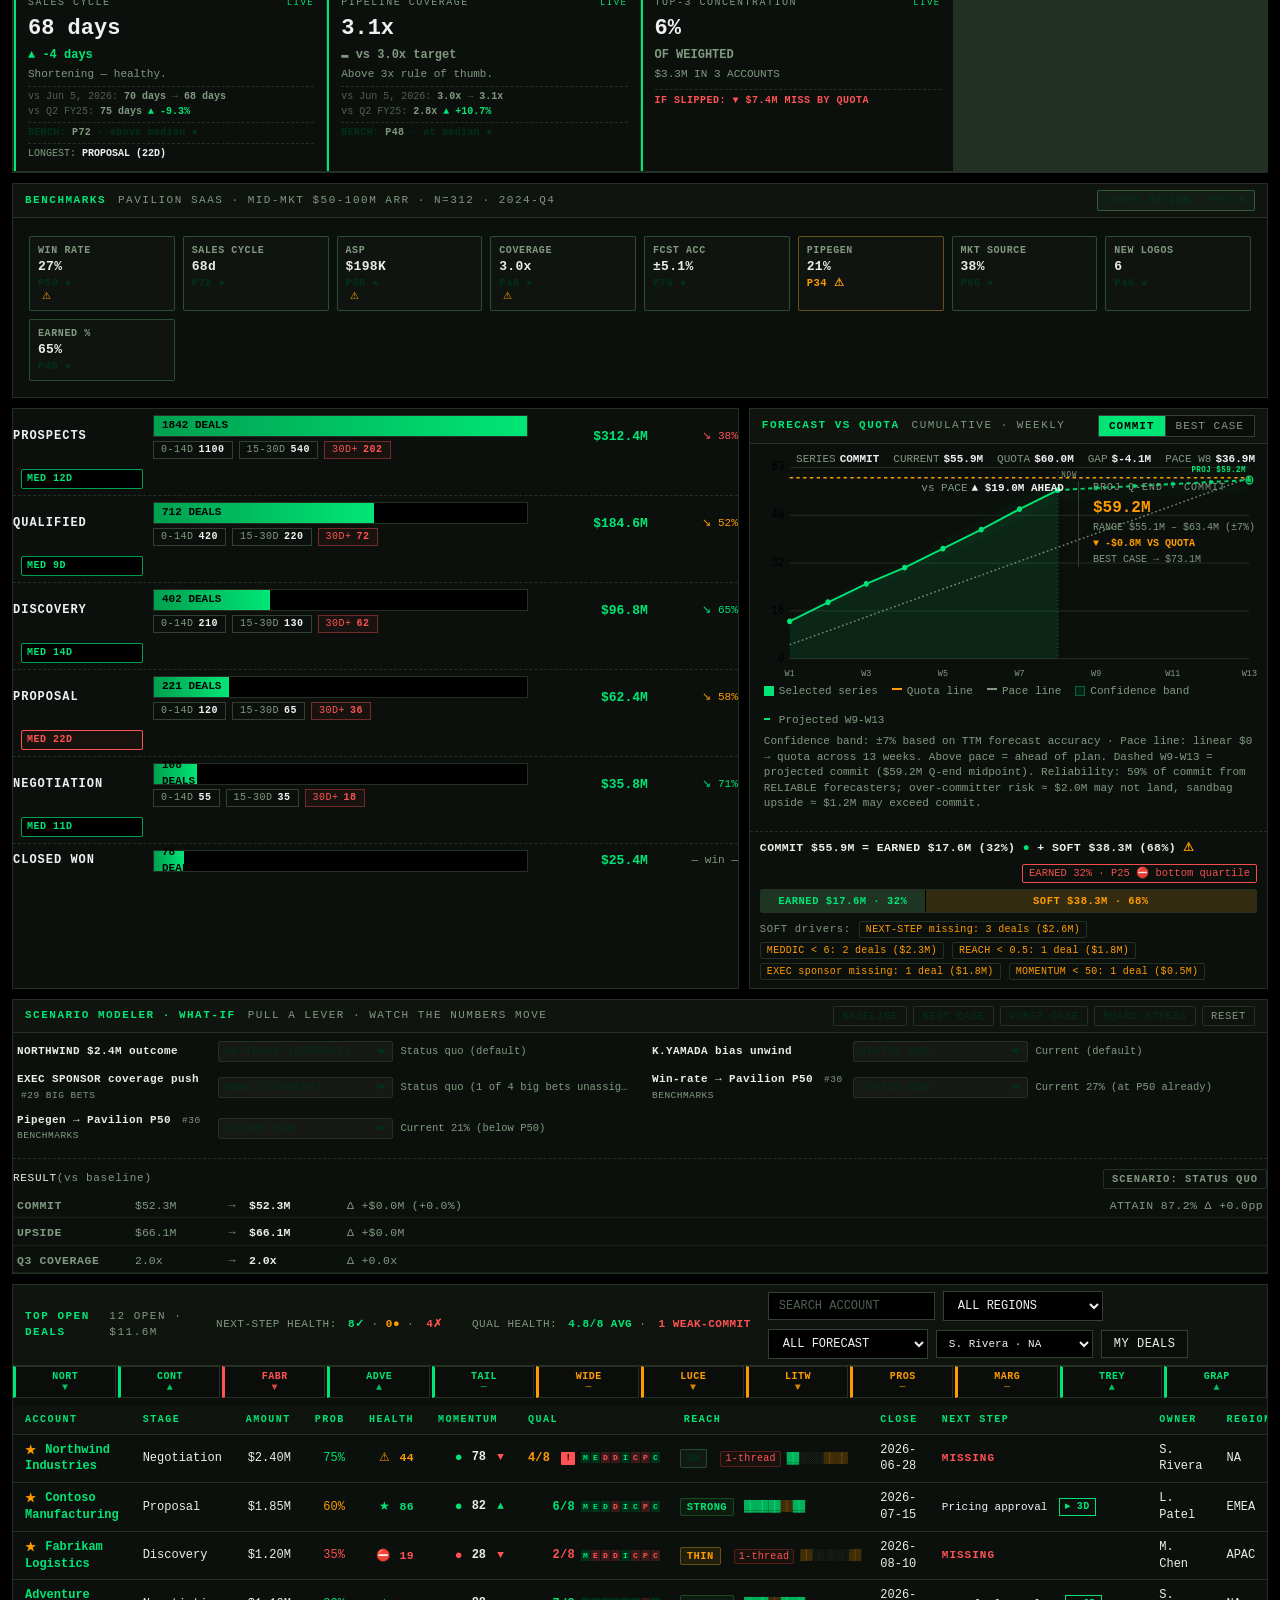
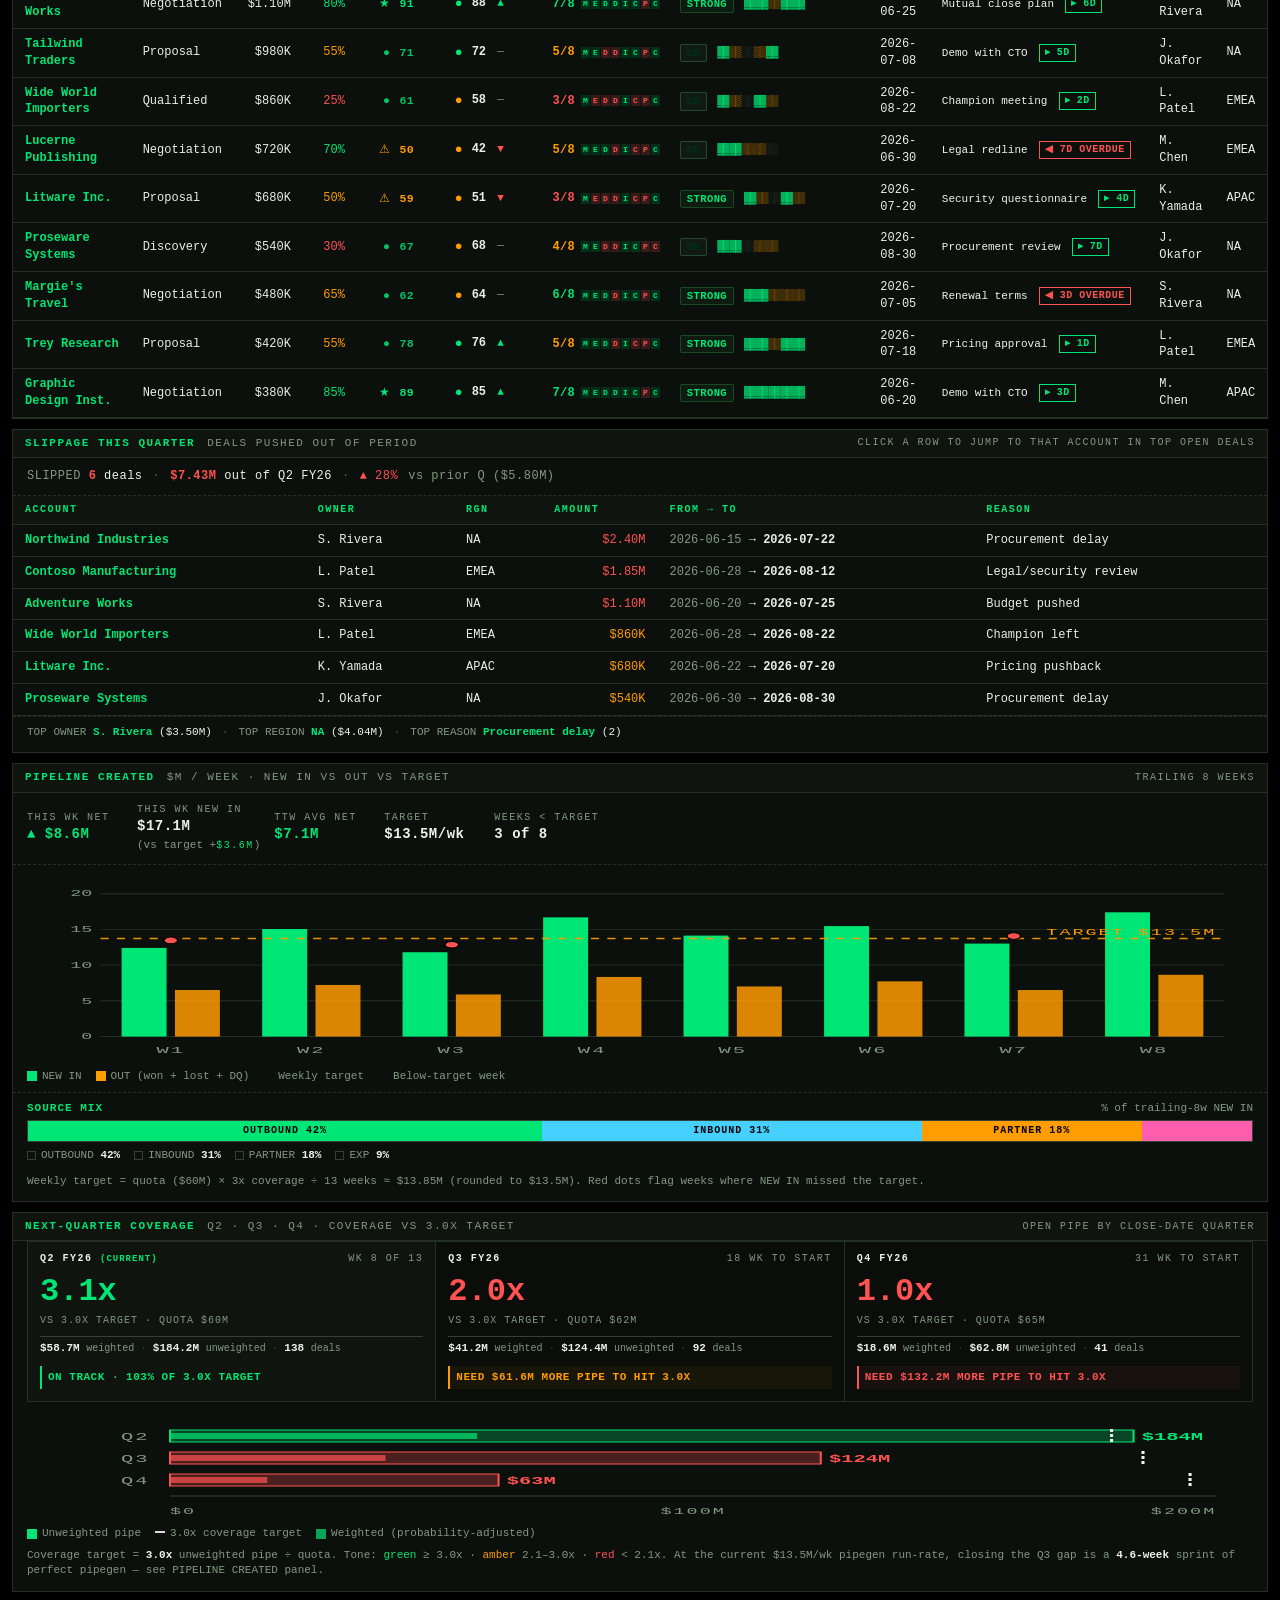
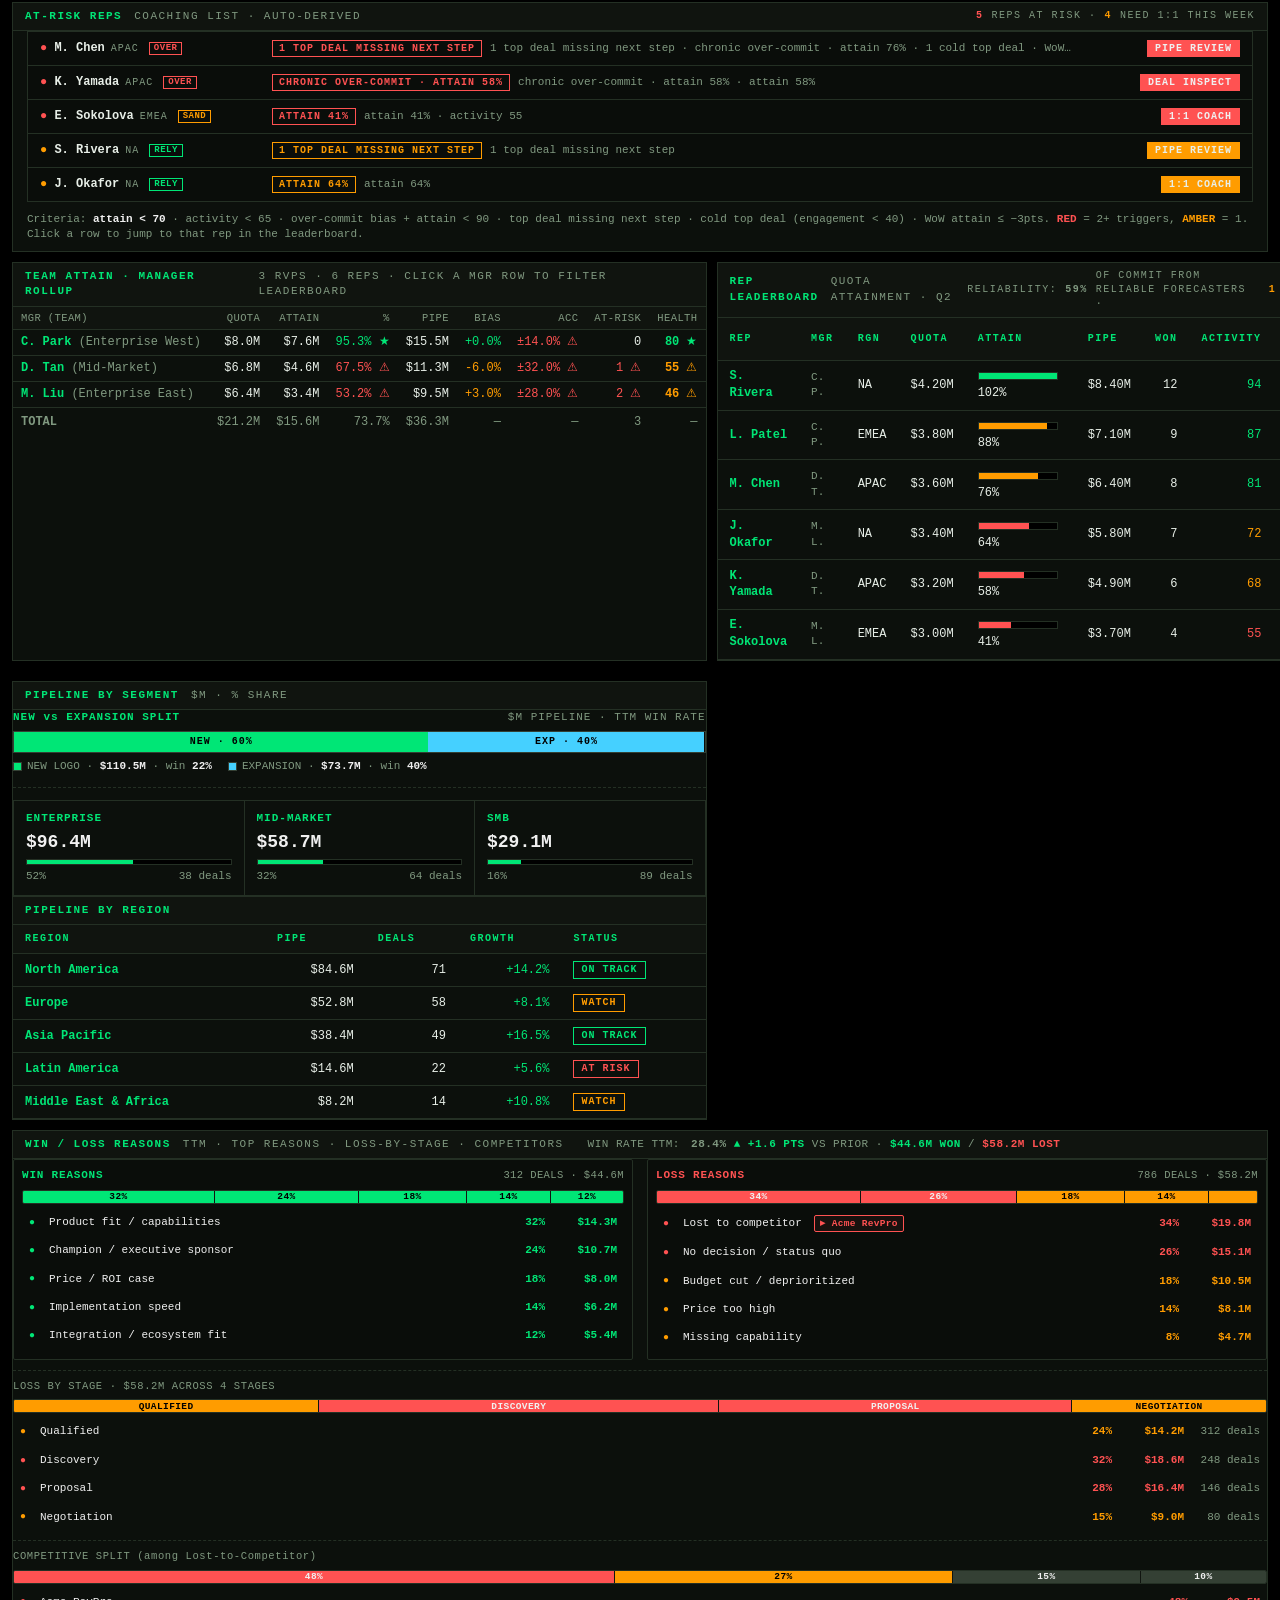
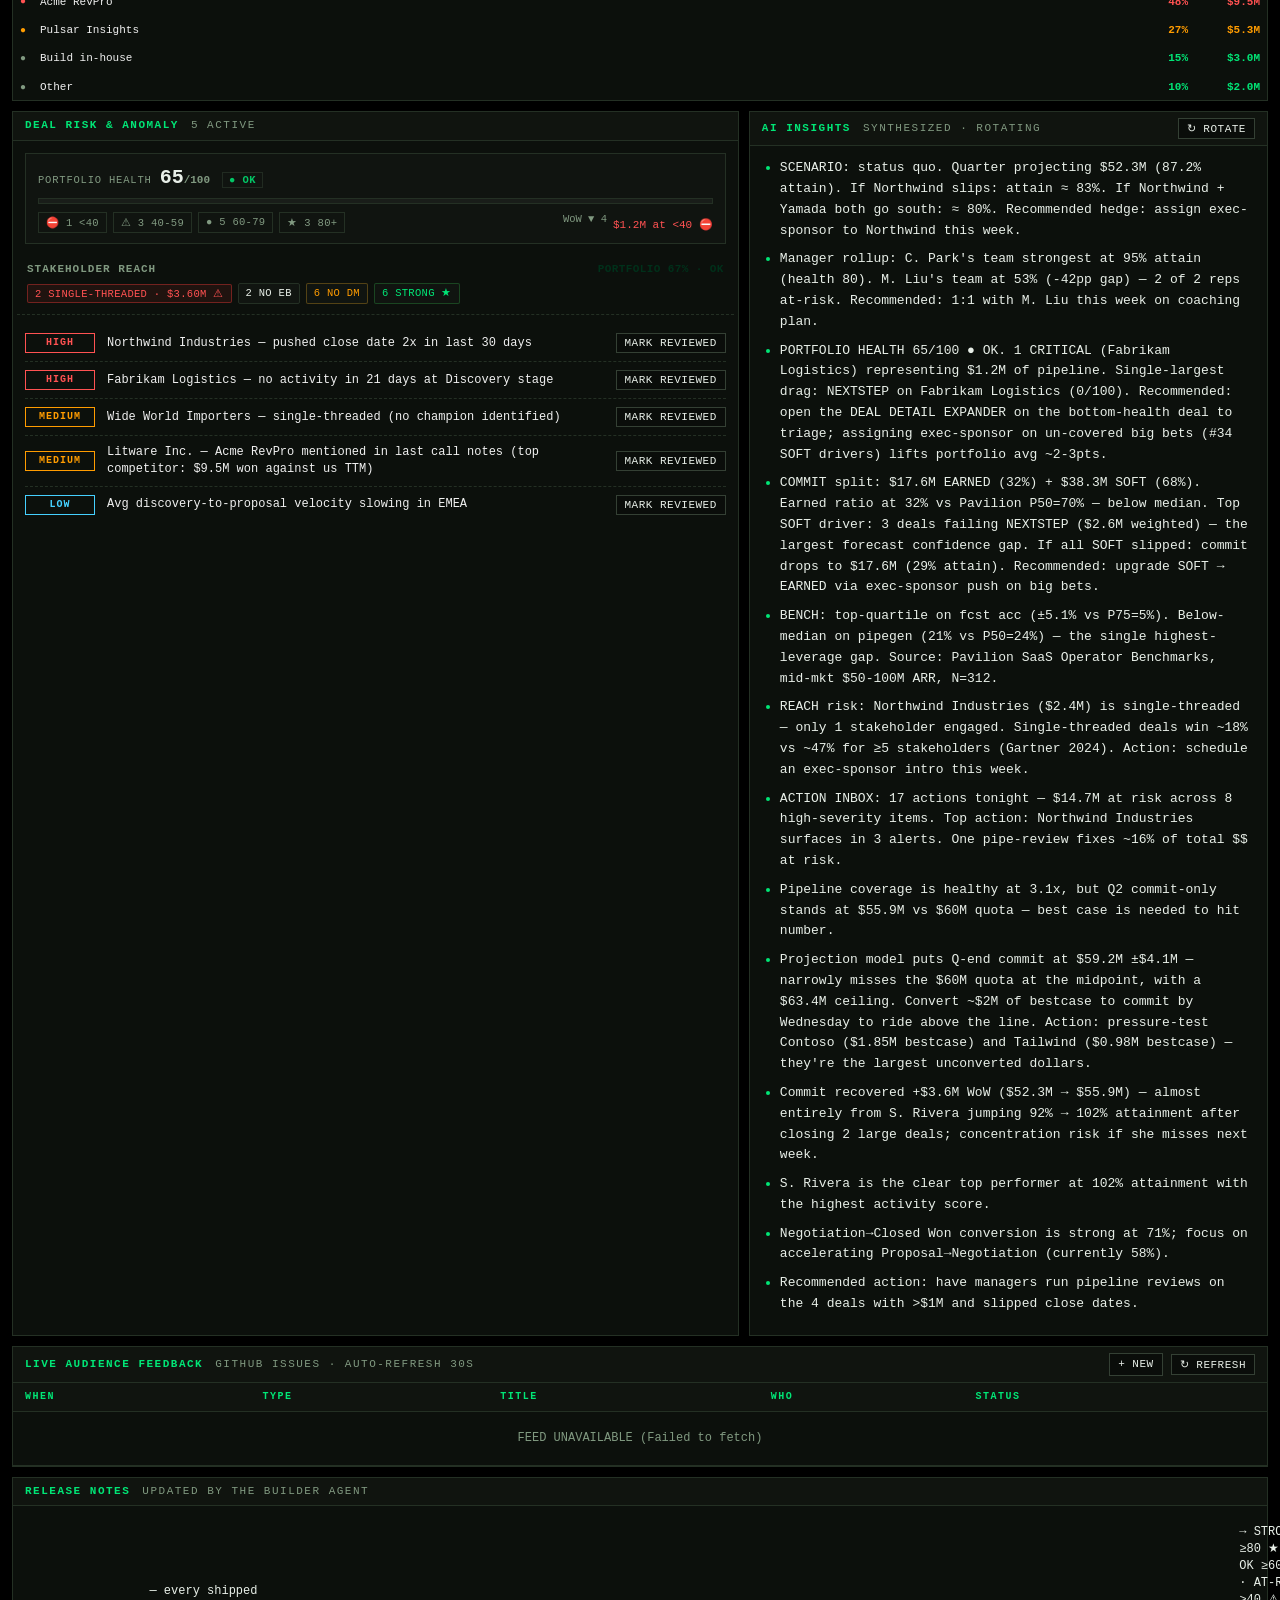
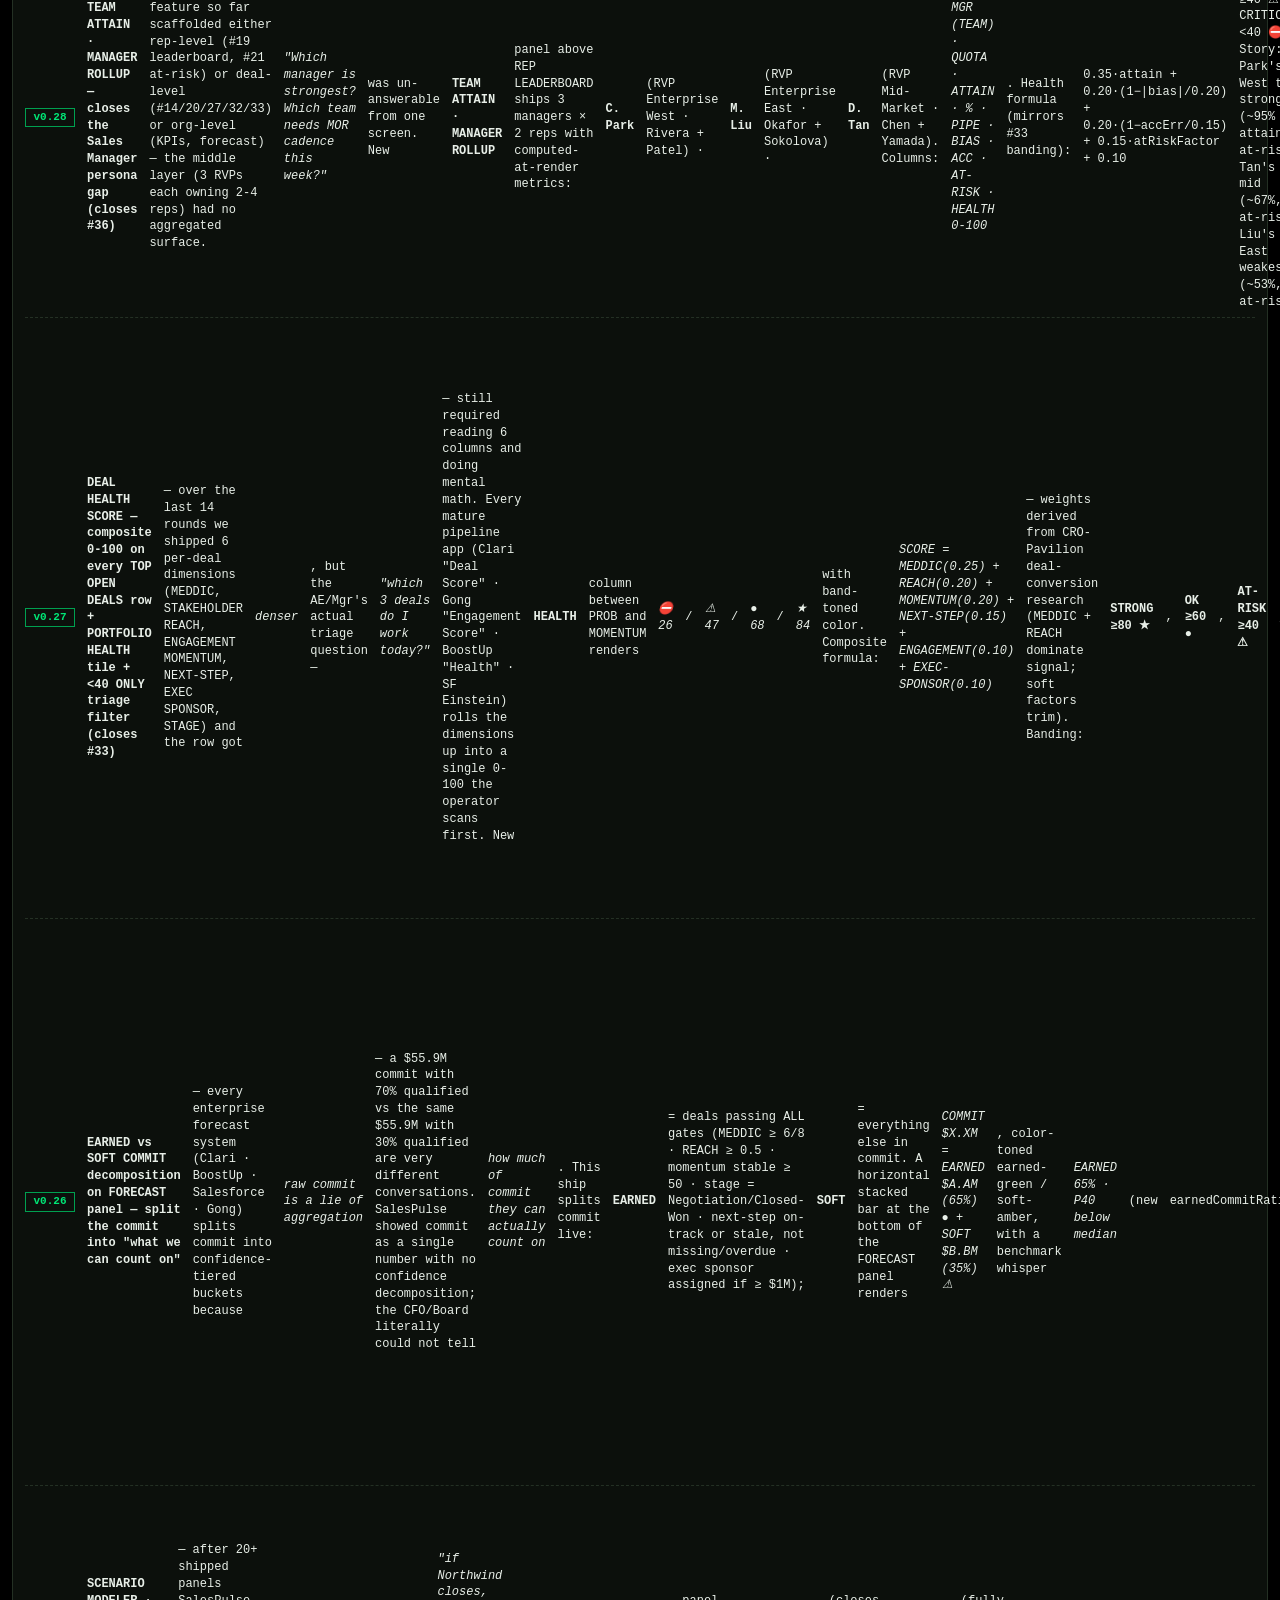
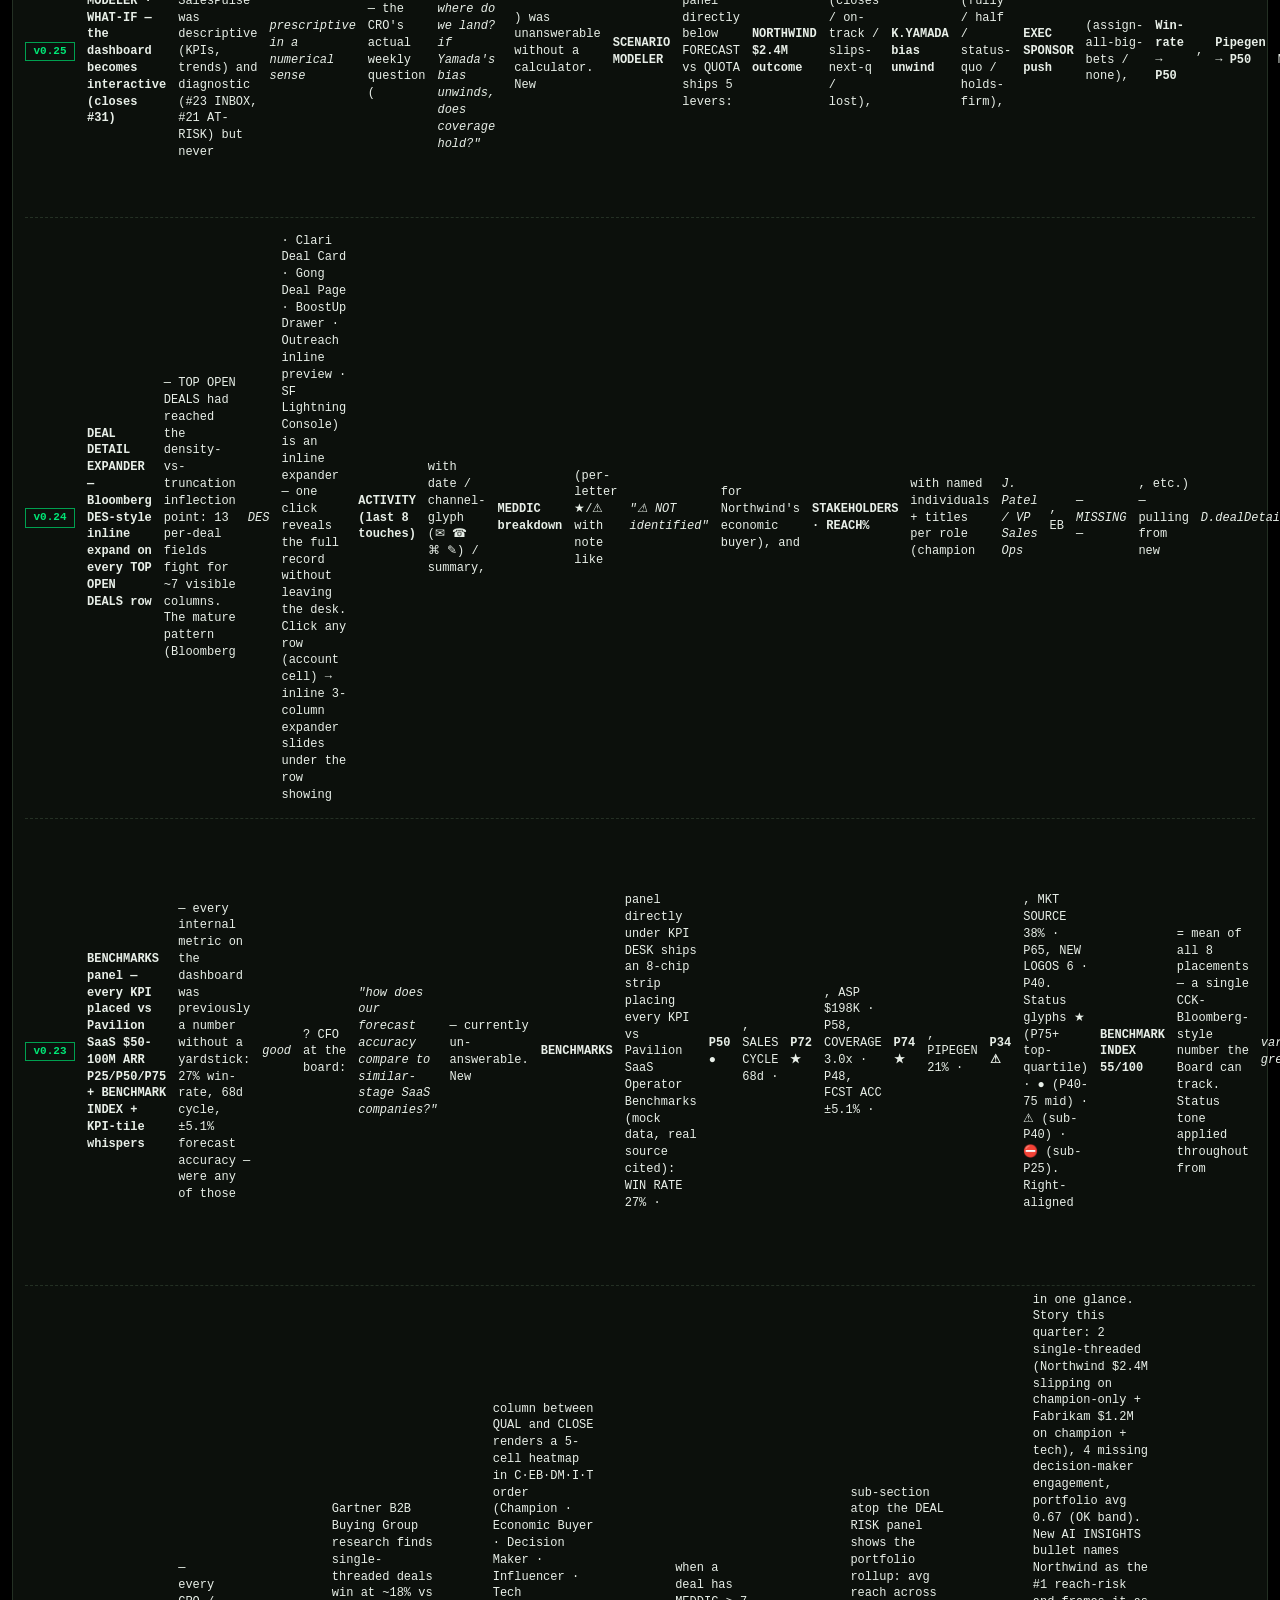
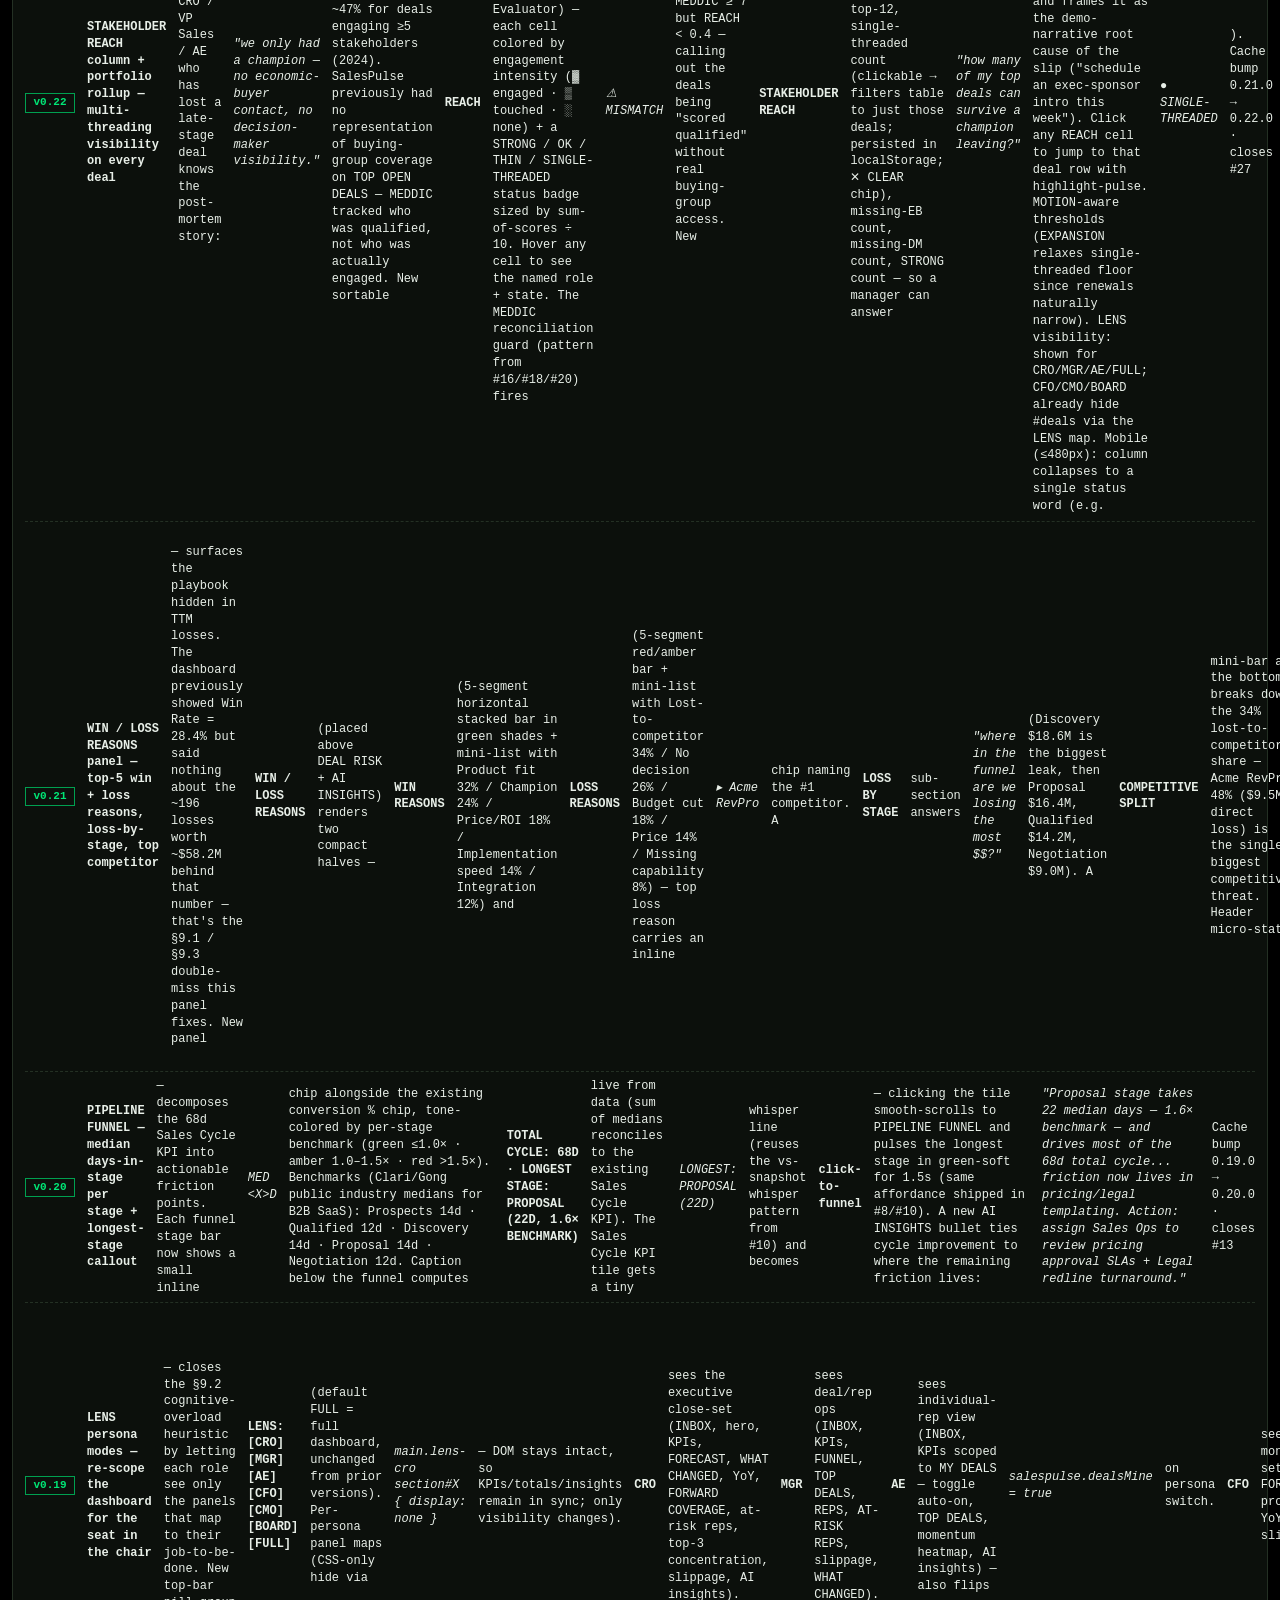
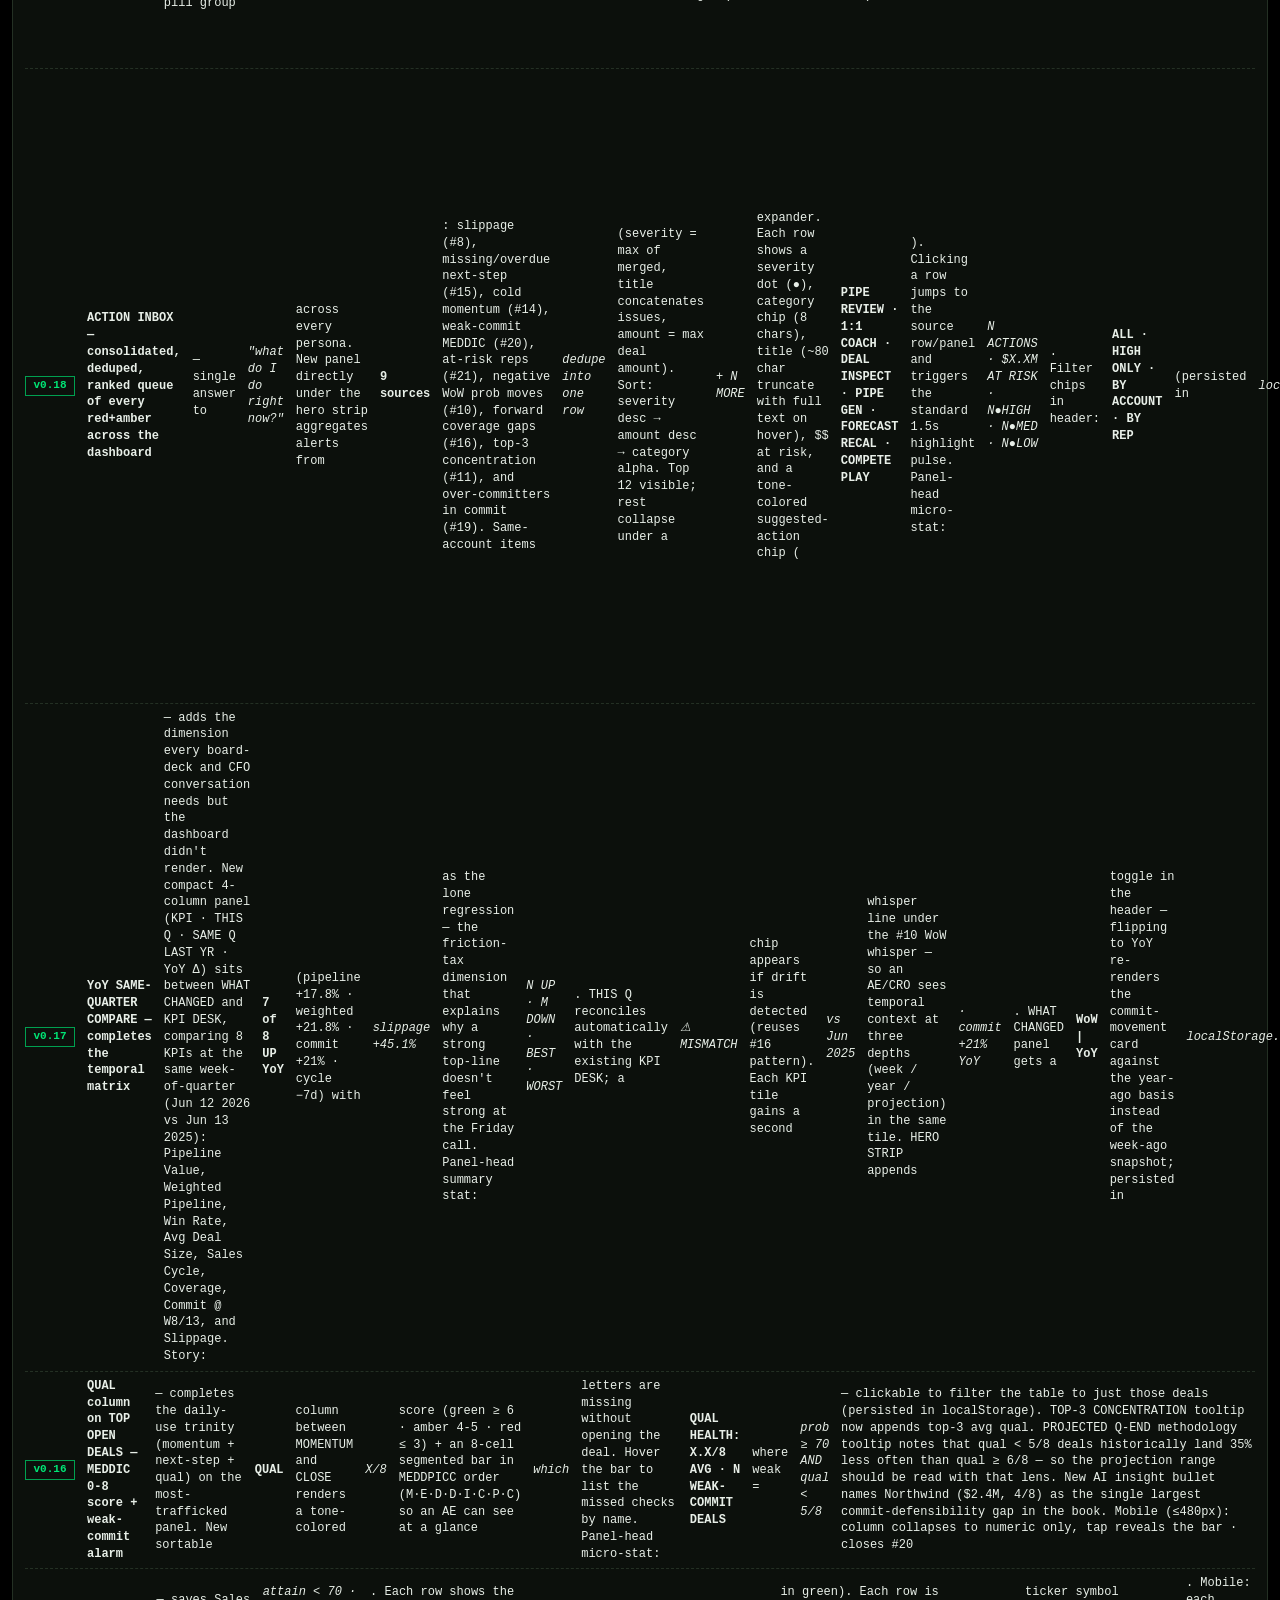
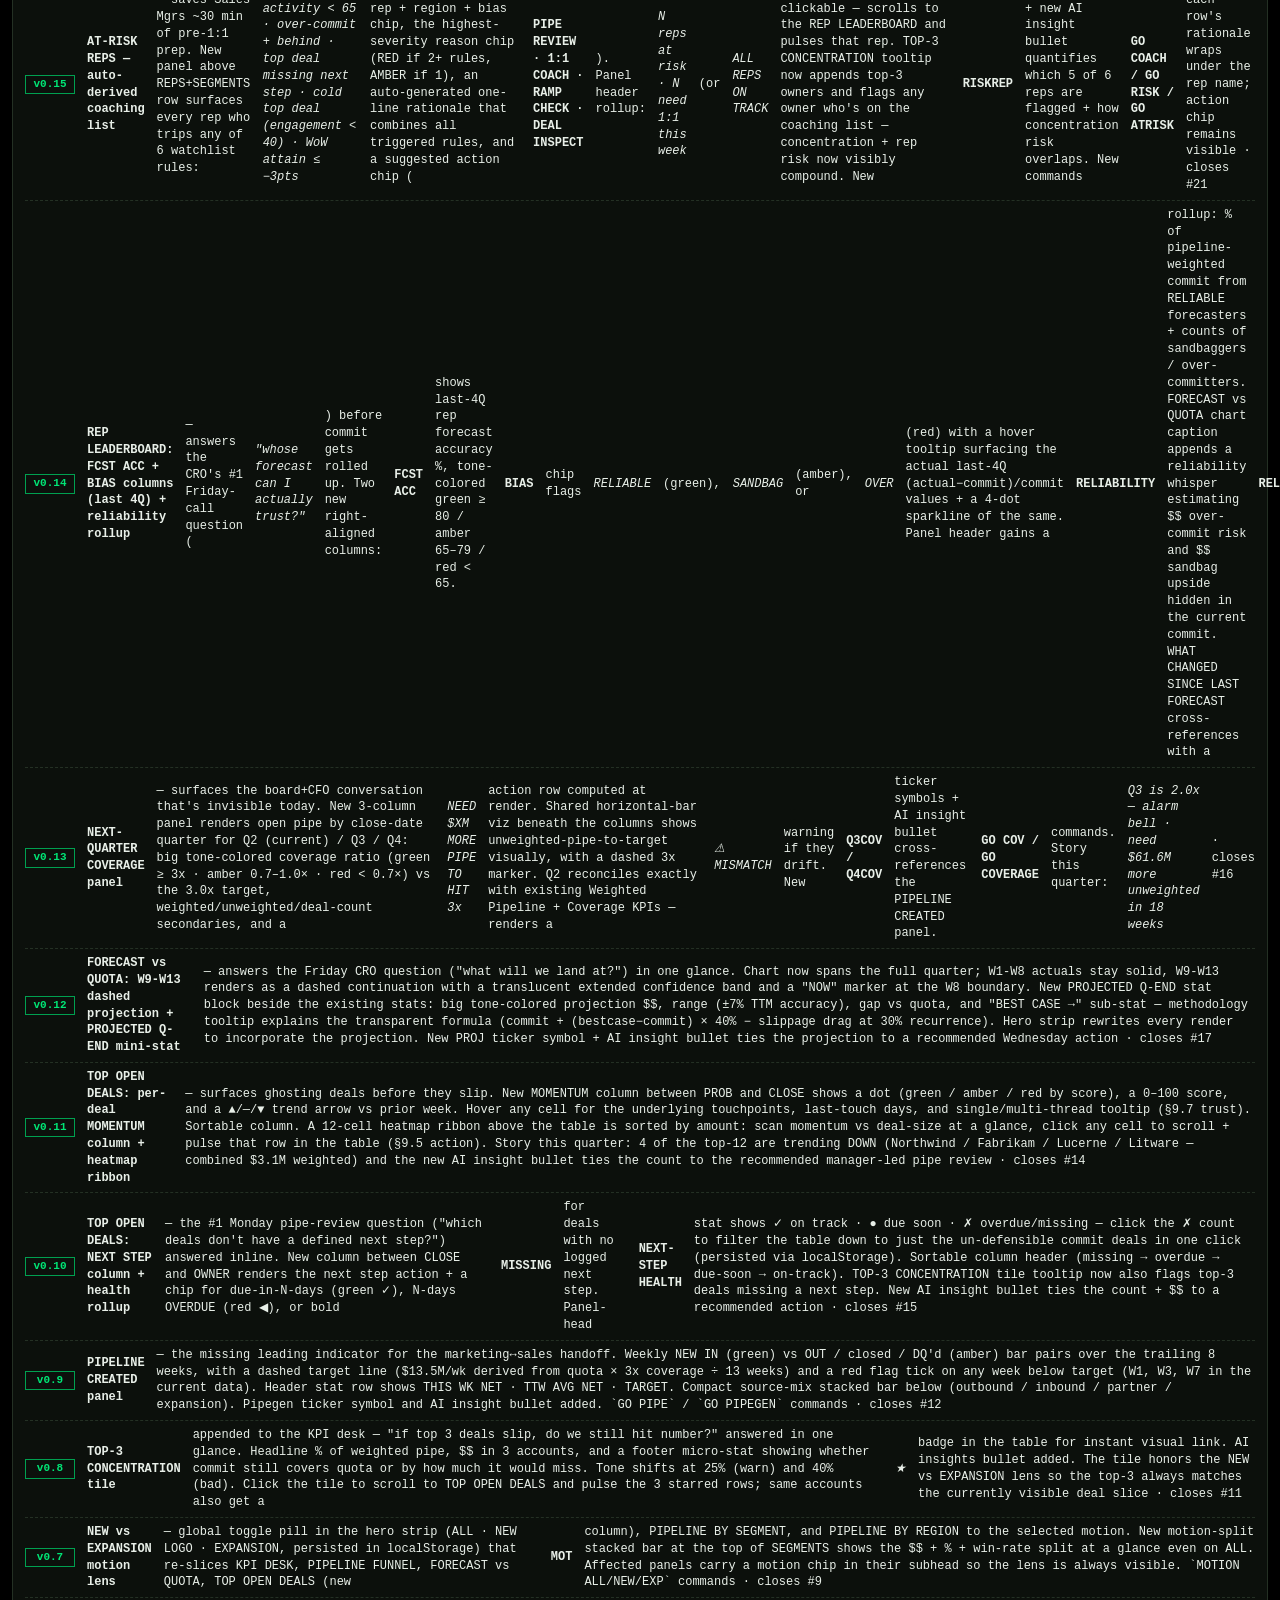
==== commit 925de594: "v0.28: #36 TEAM ATTAIN MANAGER ROLLUP - 3 RVPs x 2 reps with attain/bias/accuracy/at-risk/health-sco" ====
--- a/index.html
+++ b/index.html
@@ -5,7 +5,7 @@
   <meta name="viewport" content="width=device-width, initial-scale=1" />
   <title>SALESPULSE LIVE · TERMINAL</title>
   <meta name="description" content="SalesPulse Live — Bloomberg-style sales pipeline command center for VPs of Sales, RevOps, and AEs. Synthetic data only." />
-  <link rel="stylesheet" href="styles.css?v=0.27.0" />
+  <link rel="stylesheet" href="styles.css?v=0.28.0" />
 </head>
 <body>
   <a class="skip-link" href="#main">Skip to main content</a>
@@ -379,6 +379,16 @@
     </section>
 
     <div class="row-grid cols-2">
+      <section id="team-attain" class="panel" aria-labelledby="ta-title">
+        <div class="panel-head">
+          <span class="title" id="ta-title">TEAM ATTAIN · MANAGER ROLLUP</span>
+          <span class="sub">3 RVPs · 6 REPS · CLICK A MGR ROW TO FILTER LEADERBOARD</span>
+        </div>
+        <div class="panel-body tight" style="overflow-x:auto;">
+          <div id="team-attain-body" class="team-attain-body" aria-live="polite"></div>
+        </div>
+      </section>
+
       <section id="reps" class="panel" aria-labelledby="reps-title">
         <div class="panel-head">
           <span class="title" id="reps-title">REP LEADERBOARD</span>
@@ -390,6 +400,7 @@
             <thead>
               <tr>
                 <th>REP</th>
+                <th title="Manager (RVP)">MGR</th>
                 <th>RGN</th>
                 <th class="num">QUOTA</th>
                 <th>ATTAIN</th>
@@ -536,6 +547,7 @@
       </div>
       <div class="panel-body">
         <ul class="rel-list">
+          <li><span class="ver">v0.28</span> <b>TEAM ATTAIN · MANAGER ROLLUP — closes the Sales Manager persona gap (closes #36)</b> — every shipped feature so far scaffolded either rep-level (#19 leaderboard, #21 at-risk) or deal-level (#14/20/27/32/33) or org-level (KPIs, forecast) — the middle layer (3 RVPs each owning 2-4 reps) had no aggregated surface. <i>"Which manager is strongest? Which team needs MOR cadence this week?"</i> was un-answerable from one screen. New <b>TEAM ATTAIN · MANAGER ROLLUP</b> panel above REP LEADERBOARD ships 3 managers × 2 reps with computed-at-render metrics: <b>C. Park</b> (RVP Enterprise West · Rivera + Patel) · <b>M. Liu</b> (RVP Enterprise East · Okafor + Sokolova) · <b>D. Tan</b> (RVP Mid-Market · Chen + Yamada). Columns: <i>MGR (TEAM) · QUOTA · ATTAIN · % · PIPE · BIAS · ACC · AT-RISK · HEALTH 0-100</i>. Health formula (mirrors #33 banding): <code>0.35·attain + 0.20·(1−|bias|/0.20) + 0.20·(1−accErr/0.15) + 0.15·atRiskFactor + 0.10</code> → STRONG ≥80 ★ · OK ≥60 ● · AT-RISK ≥40 ⚠ · CRITICAL &lt;40 ⛔. Story: Park's West team strongest (~95% attain, 0 at-risk), Tan's MM mid (~67%, 1 at-risk), Liu's East weakest (~53%, 2 at-risk). <b>Click a manager row</b> → filters REP LEADERBOARD to that manager's direct reports + scrolls + pulses + sets localStorage <code>salespulse.managerFilter</code>; click chip ✕ to clear. New <b>MGR</b> column added to REP LEADERBOARD between REP and RGN — every rep now shows their manager. AI INSIGHTS prepends rotating bullet: <i>"Manager rollup: Park's team strongest at 95% attain (health 91). Liu's team at 53% (-42pp gap) — 2 of 2 reps at-risk. Recommended: 1:1 with Liu this week on coaching plan."</i> Reconciliation guard fires <i>⚠ MISMATCH</i> if Σ(manager.quotaSum) drifts from total D.reps quota by &gt; $0.1M. New GO TEAM / GO MGR commands. Visible in CRO/Sales-Mgr LENS (added to both); hidden for AE/CFO/CMO/Board. ALL_PANEL_IDS now 21. Cache bump 0.27.0 → 0.28.0 · closes #36</li>
           <li><span class="ver">v0.27</span> <b>DEAL HEALTH SCORE — composite 0-100 on every TOP OPEN DEALS row + PORTFOLIO HEALTH tile + &lt;40 ONLY triage filter (closes #33)</b> — over the last 14 rounds we shipped 6 per-deal dimensions (MEDDIC, STAKEHOLDER REACH, ENGAGEMENT MOMENTUM, NEXT-STEP, EXEC SPONSOR, STAGE) and the row got <i>denser</i>, but the AE/Mgr's actual triage question — <i>"which 3 deals do I work today?"</i> — still required reading 6 columns and doing mental math. Every mature pipeline app (Clari "Deal Score" · Gong "Engagement Score" · BoostUp "Health" · SF Einstein) rolls the dimensions up into a single 0-100 the operator scans first. New <b>HEALTH</b> column between PROB and MOMENTUM renders <i>⛔ 26</i> / <i>⚠ 47</i> / <i>● 68</i> / <i>★ 84</i> with band-toned color. Composite formula: <i>SCORE = MEDDIC(0.25) + REACH(0.20) + MOMENTUM(0.20) + NEXT-STEP(0.15) + ENGAGEMENT(0.10) + EXEC-SPONSOR(0.10)</i> — weights derived from CRO-Pavilion deal-conversion research (MEDDIC + REACH dominate signal; soft factors trim). Banding: <b>STRONG ≥80 ★</b>, <b>OK ≥60 ●</b>, <b>AT-RISK ≥40 ⚠</b>, <b>CRITICAL &lt;40 ⛔</b>. Cell tooltip exposes the full math (every dimension's 0-100 input + the weighted contribution) — auditable transparency the CFO will love. Click HEALTH column header → sort ascending (lowest first — operator triage flow); other sort modes auto-clear (exclusive sort). New <b>PORTFOLIO HEALTH</b> tile inside DEAL RISK panel shows portfolio avg + band-chip + horizontal fill-bar (0-100) + 4 bucket-filter buttons (STRONG / OK / AT-RISK / CRITICAL) + WoW Δ + <i>$X.XM in CRITICAL deals</i> banner. New <b>&lt;40 ONLY ✕</b> filter chip above TOP OPEN DEALS toggles dealMatchesHealthBucket(d, 'critical') filter (persisted in localStorage <code>salespulse.healthFilter</code>); clicking ✕ clears. AI INSIGHTS prepends live bullet naming portfolio avg, count + $$ in CRITICAL, biggest dimension drag (e.g. <i>"Portfolio health 58/100 (P50 SaaS benchmark) — 3 deals CRITICAL totaling $4.8M. Biggest drag = STAKEHOLDER REACH (avg 42%); fixing single-thread on Northwind + Fabrikam alone would lift portfolio avg to 64/100."</i>). Click portfolio-bucket button OR filter chip → filter TOP OPEN DEALS to that band. Mobile (≤480px) HEALTH cell collapses to glyph + tooltip-on-tap (keeps the row readable on phone). Composite formula future-proofs the dashboard: any new per-deal signal we add (CALL TRAJECTORY #28, COHORT MATRIX #26) can be folded into the weight blend without re-architecting the table. expanderColspan bumped 14 → 15. Cache bump 0.26.0 → 0.27.0 · closes #33</li>
           <li><span class="ver">v0.26</span> <b>EARNED vs SOFT COMMIT decomposition on FORECAST panel — split the commit into "what we can count on"</b> — every enterprise forecast system (Clari · BoostUp · Salesforce · Gong) splits commit into confidence-tiered buckets because <i>raw commit is a lie of aggregation</i> — a $55.9M commit with 70% qualified vs the same $55.9M with 30% qualified are very different conversations. SalesPulse showed commit as a single number with no confidence decomposition; the CFO/Board literally could not tell <i>how much of commit they can actually count on</i>. This ship splits commit live: <b>EARNED</b> = deals passing ALL gates (MEDDIC ≥ 6/8 · REACH ≥ 0.5 · momentum stable ≥ 50 · stage = Negotiation/Closed-Won · next-step on-track or stale, not missing/overdue · exec sponsor assigned if ≥ $1M); <b>SOFT</b> = everything else in commit. A horizontal stacked bar at the bottom of the FORECAST panel renders <i>COMMIT $X.XM = EARNED $A.AM (65%) ● + SOFT $B.BM (35%) ⚠</i>, color-toned earned-green / soft-amber, with a benchmark whisper <i>EARNED 65% · P40 below median</i> (new <code>earnedCommitRatio</code> Pavilion benchmark added). Below the bar: <b>SOFT drivers</b> tally — REACH &lt; 0.5: N deals ($Y.YM) · MEDDIC &lt; 6: N · MOMENTUM &lt; 50: N · NEXT-STEP missing: N · STAGE &lt; Negotiation: N · EXEC sponsor missing: N — sorted by $$ impact, click any chip → highlight the failing deals. Click EARNED segment → filter TOP OPEN DEALS to earned (persisted in localStorage); click SOFT → filter to soft. AI INSIGHTS prepends a live bullet naming earned %, P-tier vs Pavilion, top SOFT driver + <i>"if all SOFT slipped, commit drops to $A.AM (X% attain)"</i>. Reconciliation guard fires <i>⚠ MISMATCH</i> if EARNED + SOFT ≠ commit ± $0.1M. Tooltip on the bar exposes the full formula — CFO transparency: the math is auditable. New <code>D.dealExecSponsors</code> map (Northwind + Fabrikam unassigned — the big-bet coverage gap that #31 SCENARIO MODELER's exec-sponsor lever exposes). Cache bump 0.25.0 → 0.26.0 · closes #34</li>
           <li><span class="ver">v0.25</span> <b>SCENARIO MODELER · WHAT-IF — the dashboard becomes interactive (closes #31)</b> — after 20+ shipped panels SalesPulse was descriptive (KPIs, trends) and diagnostic (#23 INBOX, #21 AT-RISK) but never <i>prescriptive in a numerical sense</i> — the CRO's actual weekly question (<i>"if Northwind closes, where do we land? if Yamada's bias unwinds, does coverage hold?"</i>) was unanswerable without a calculator. New <b>SCENARIO MODELER</b> panel directly below FORECAST vs QUOTA ships 5 levers: <b>NORTHWIND $2.4M outcome</b> (closes / on-track / slips-next-q / lost), <b>K.YAMADA bias unwind</b> (fully / half / status-quo / holds-firm), <b>EXEC SPONSOR push</b> (assign-all-big-bets / none), <b>Win-rate → P50</b>, <b>Pipegen → P50</b>. Mono <code>&lt;select&gt;</code> dropdowns; on change the RESULT strip recomputes instantly showing COMMIT / UPSIDE / ATTAIN / Q3 COVERAGE with Δ-vs-baseline + an auto-derived <b>SCENARIO LABEL</b> (BEST CASE → UPSIDE → STATUS QUO → DOWNSIDE → WORST CASE, color-toned, ⚠ on worst). 4 preset buttons <i>[BASELINE] [BEST CASE] [WORST CASE] [BOARD STRESS]</i> set all 5 levers in one click — BOARD STRESS = the conservative case to defend in board prep. Cross-reference micro-labels <i>(#29 BIG BETS)</i> and <i>(#30 BENCHMARKS)</i> on the relevant levers. AI INSIGHTS prepends a scenario-aware bullet (regenerates by scenario shape — status-quo names hedges, worst-case names recovery levers + required deal count). Reconciliation guard fires <i>⚠ MISMATCH</i> when baseline commit drifts &gt; $0.1M from <i>data.forecast.commit</i>. State persisted in localStorage; RESET pulses the result strip. LENS visible for CRO/MGR/CFO/BOARD/FULL; hidden for AE/CMO. New <i>GO SCN</i> / <i>GO SCENARIO</i> command. New SCN ticker entry. ALL_PANEL_IDS → 20. Cache bump 0.24.0 → 0.25.0 · closes #31</li>
@@ -579,7 +591,7 @@
     <span class="seg right"><span class="l">SYS</span> <span id="clock2">--:--:--</span></span>
   </div>
 
-  <script src="data.js?v=0.27.0"></script>
-  <script src="app.js?v=0.27.0"></script>
+  <script src="data.js?v=0.28.0"></script>
+  <script src="app.js?v=0.28.0"></script>
 </body>
 </html>
--- a/styles.css
+++ b/styles.css
@@ -2302,3 +2302,57 @@
   .portfolio-health .ph-buckets { gap: 4px; }
   .portfolio-health .ph-bucket { font-size: 10px; padding: 2px 5px; }
 }
+
+
+/* ==========================================================================
+   #36 TEAM ATTAIN · MANAGER ROLLUP (v0.28)
+   ========================================================================== */
+.team-attain-body { font-size: 11.5px; }
+.team-attain-body .data-table { width: 100%; border-collapse: collapse; }
+.team-attain-body .data-table th,
+.team-attain-body .data-table td { padding: 4px 8px; border-bottom: 1px solid var(--border); white-space: nowrap; }
+.team-attain-body .data-table th {
+  text-align: left; color: var(--dim); font-weight: 500;
+  letter-spacing: 0.4px; font-size: 10.5px;
+}
+.team-attain-body .data-table td.num,
+.team-attain-body .data-table th.num { text-align: right; }
+.team-attain-body .ta-row { cursor: pointer; transition: background 0.15s; }
+.team-attain-body .ta-row:hover { background: rgba(255,255,255,0.025); }
+.team-attain-body .ta-row.active { background: rgba(99,180,99,0.06); border-left: 2px solid var(--green); }
+.team-attain-body .ta-total td { font-family: ui-monospace, SFMono-Regular, Menlo, monospace;
+  color: var(--dim); border-top: 1px solid var(--border); border-bottom: none; padding-top: 6px; }
+.team-attain-body .h-strong   { color: var(--green); }
+.team-attain-body .h-ok       { color: var(--green); opacity: 0.85; }
+.team-attain-body .h-atrisk   { color: var(--amber); }
+.team-attain-body .h-critical { color: var(--red); }
+.team-attain-body .ta-chip {
+  display: inline-block; font-family: ui-monospace, SFMono-Regular, Menlo, monospace;
+  font-size: 10.5px; padding: 2px 7px; border: 1px solid var(--green);
+  color: var(--green); background: rgba(99,180,99,0.06);
+  letter-spacing: 0.3px; cursor: pointer; margin-bottom: 8px;
+}
+.team-attain-body .ta-chip:hover { background: rgba(99,180,99,0.12); }
+.team-attain-body .ta-chip .ta-x { opacity: 0.7; margin-left: 6px; }
+.team-attain-body .ta-mismatch {
+  display: inline-block; margin-top: 6px; padding: 1px 6px;
+  font-family: ui-monospace, SFMono-Regular, Menlo, monospace;
+  font-size: 10px; color: var(--amber); border: 1px solid var(--amber);
+}
+.mgr-cell {
+  font-family: ui-monospace, SFMono-Regular, Menlo, monospace;
+  font-size: 11px; color: var(--dim);
+}
+#reps.pulse-soft { animation: ta-pulse 1.5s ease-out; }
+@keyframes ta-pulse {
+  0% { box-shadow: 0 0 0 0 rgba(99,180,99,0.30); }
+  50% { box-shadow: 0 0 0 8px rgba(99,180,99,0); }
+  100% { box-shadow: 0 0 0 0 rgba(99,180,99,0); }
+}
+@media (max-width: 480px) {
+  .team-attain-body .data-table th:nth-child(6),
+  .team-attain-body .data-table td:nth-child(6),
+  .team-attain-body .data-table th:nth-child(7),
+  .team-attain-body .data-table td:nth-child(7) { display: none; }
+  .mgr-cell { font-size: 10px; }
+}
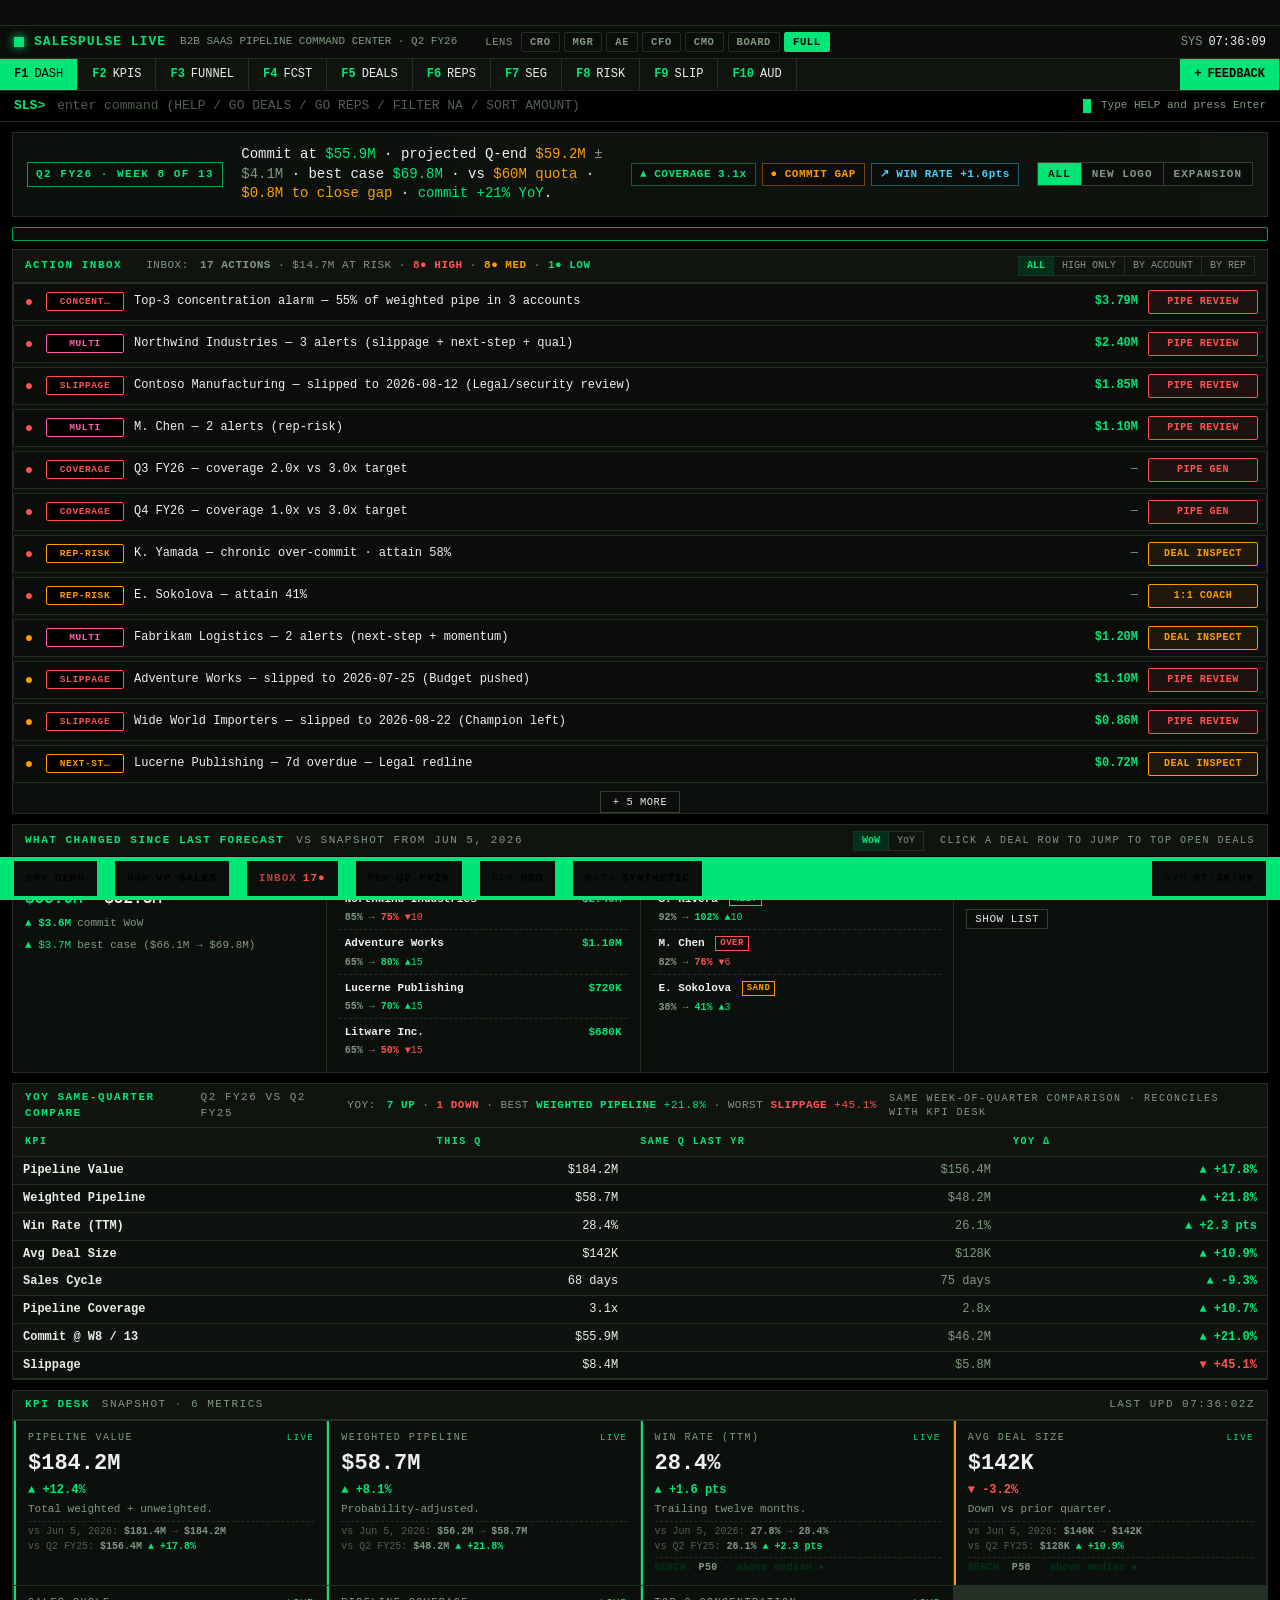
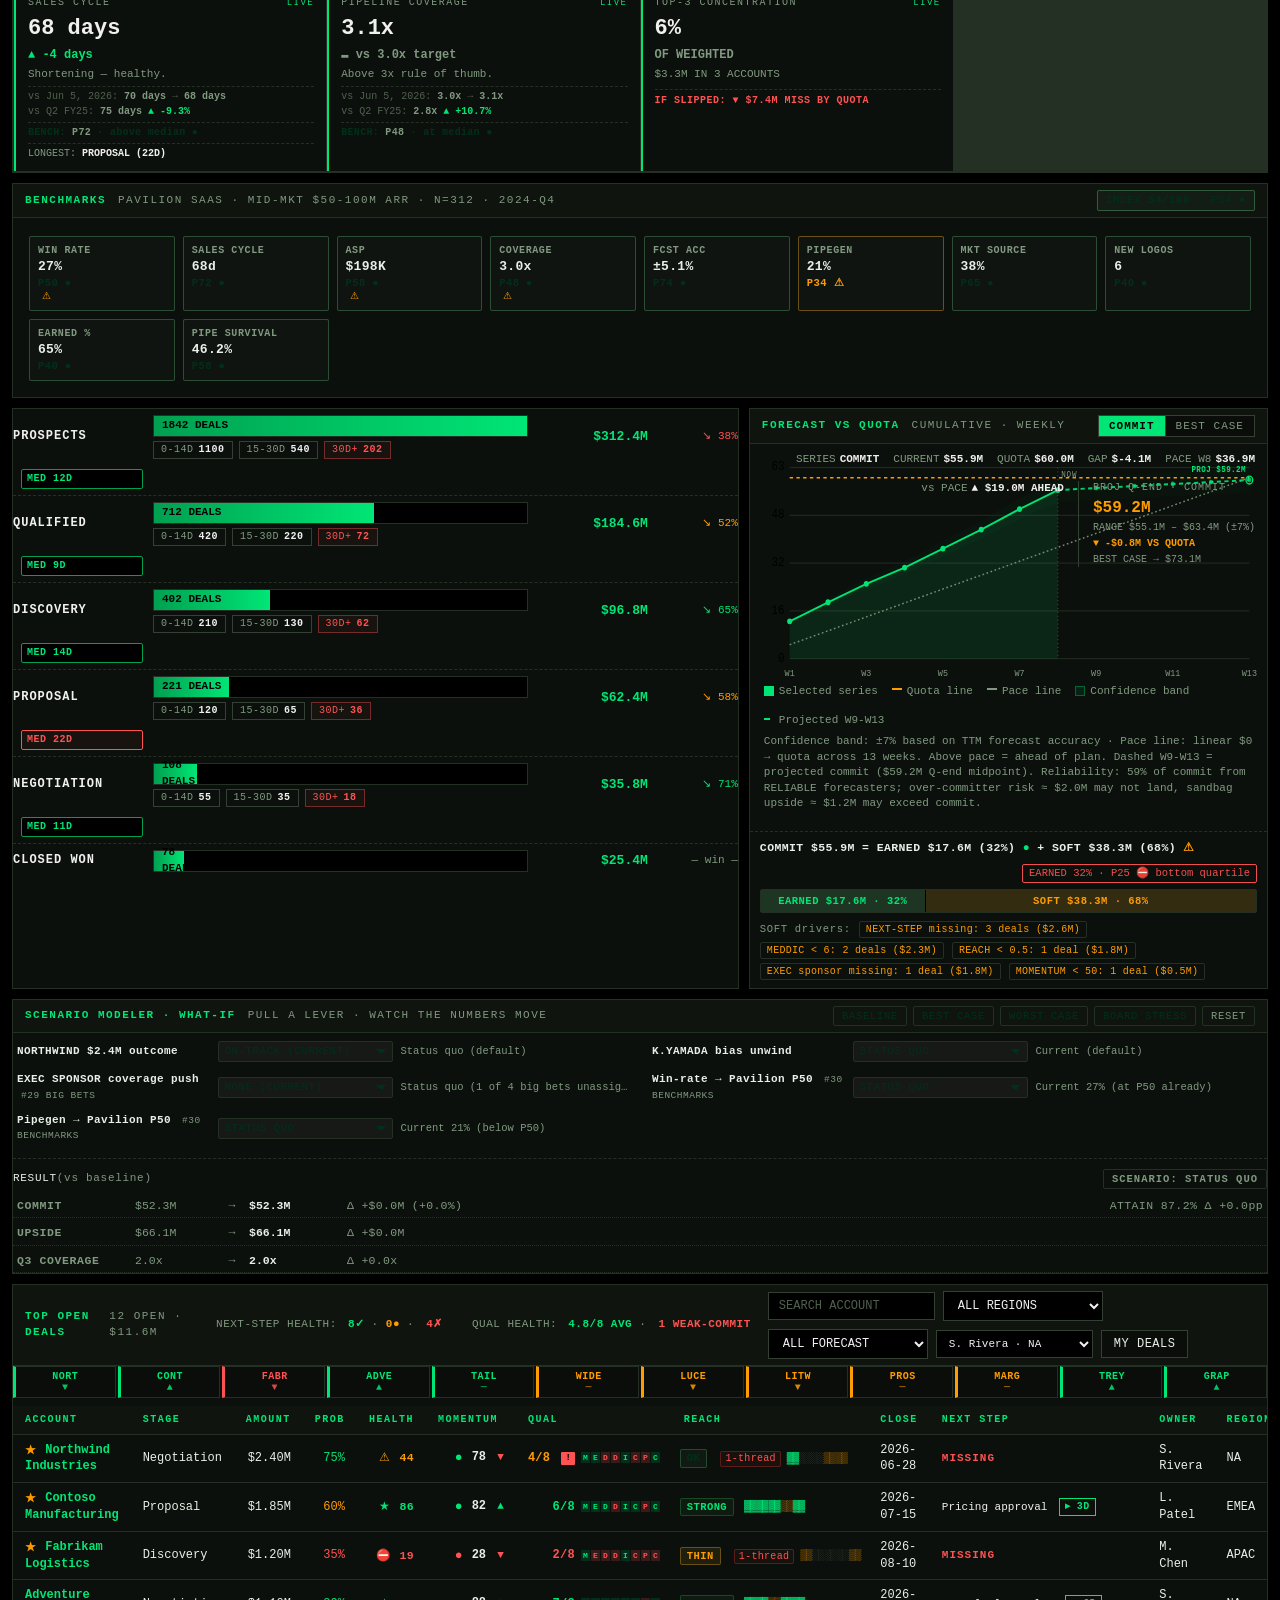
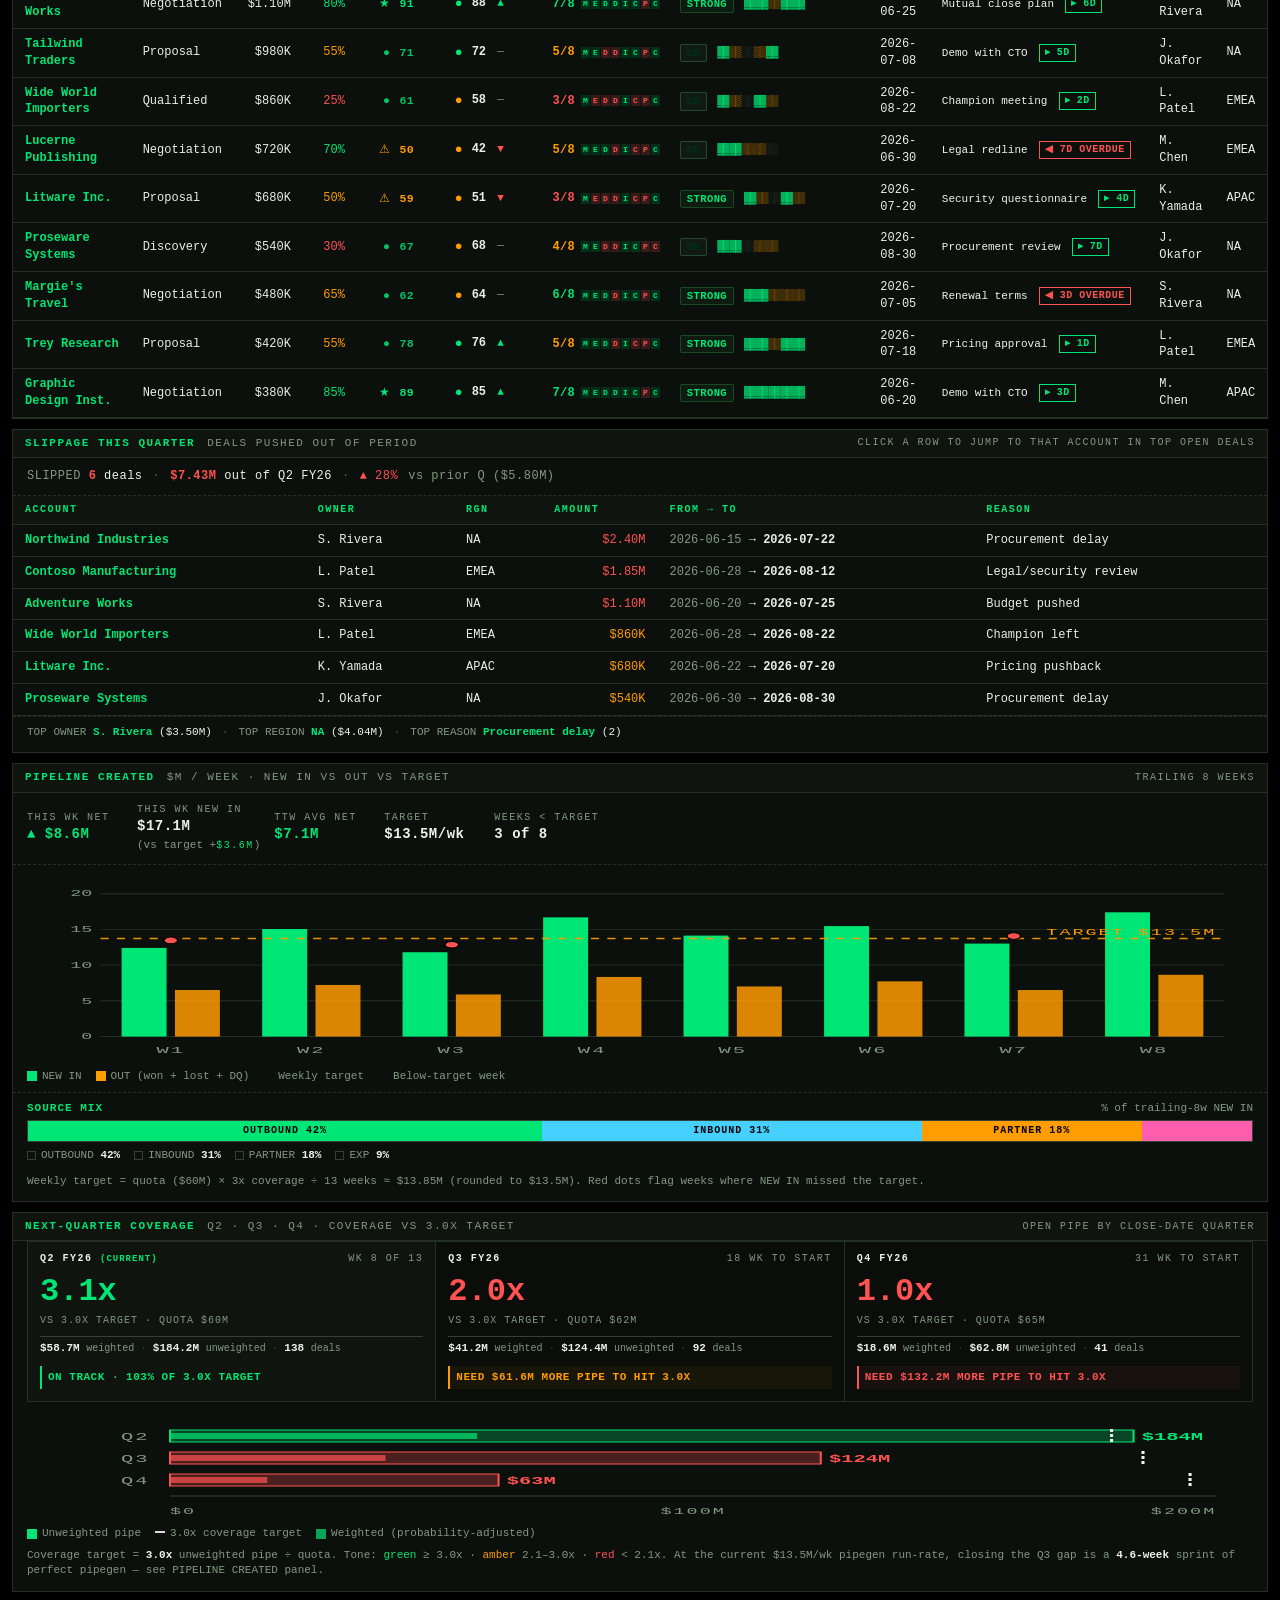
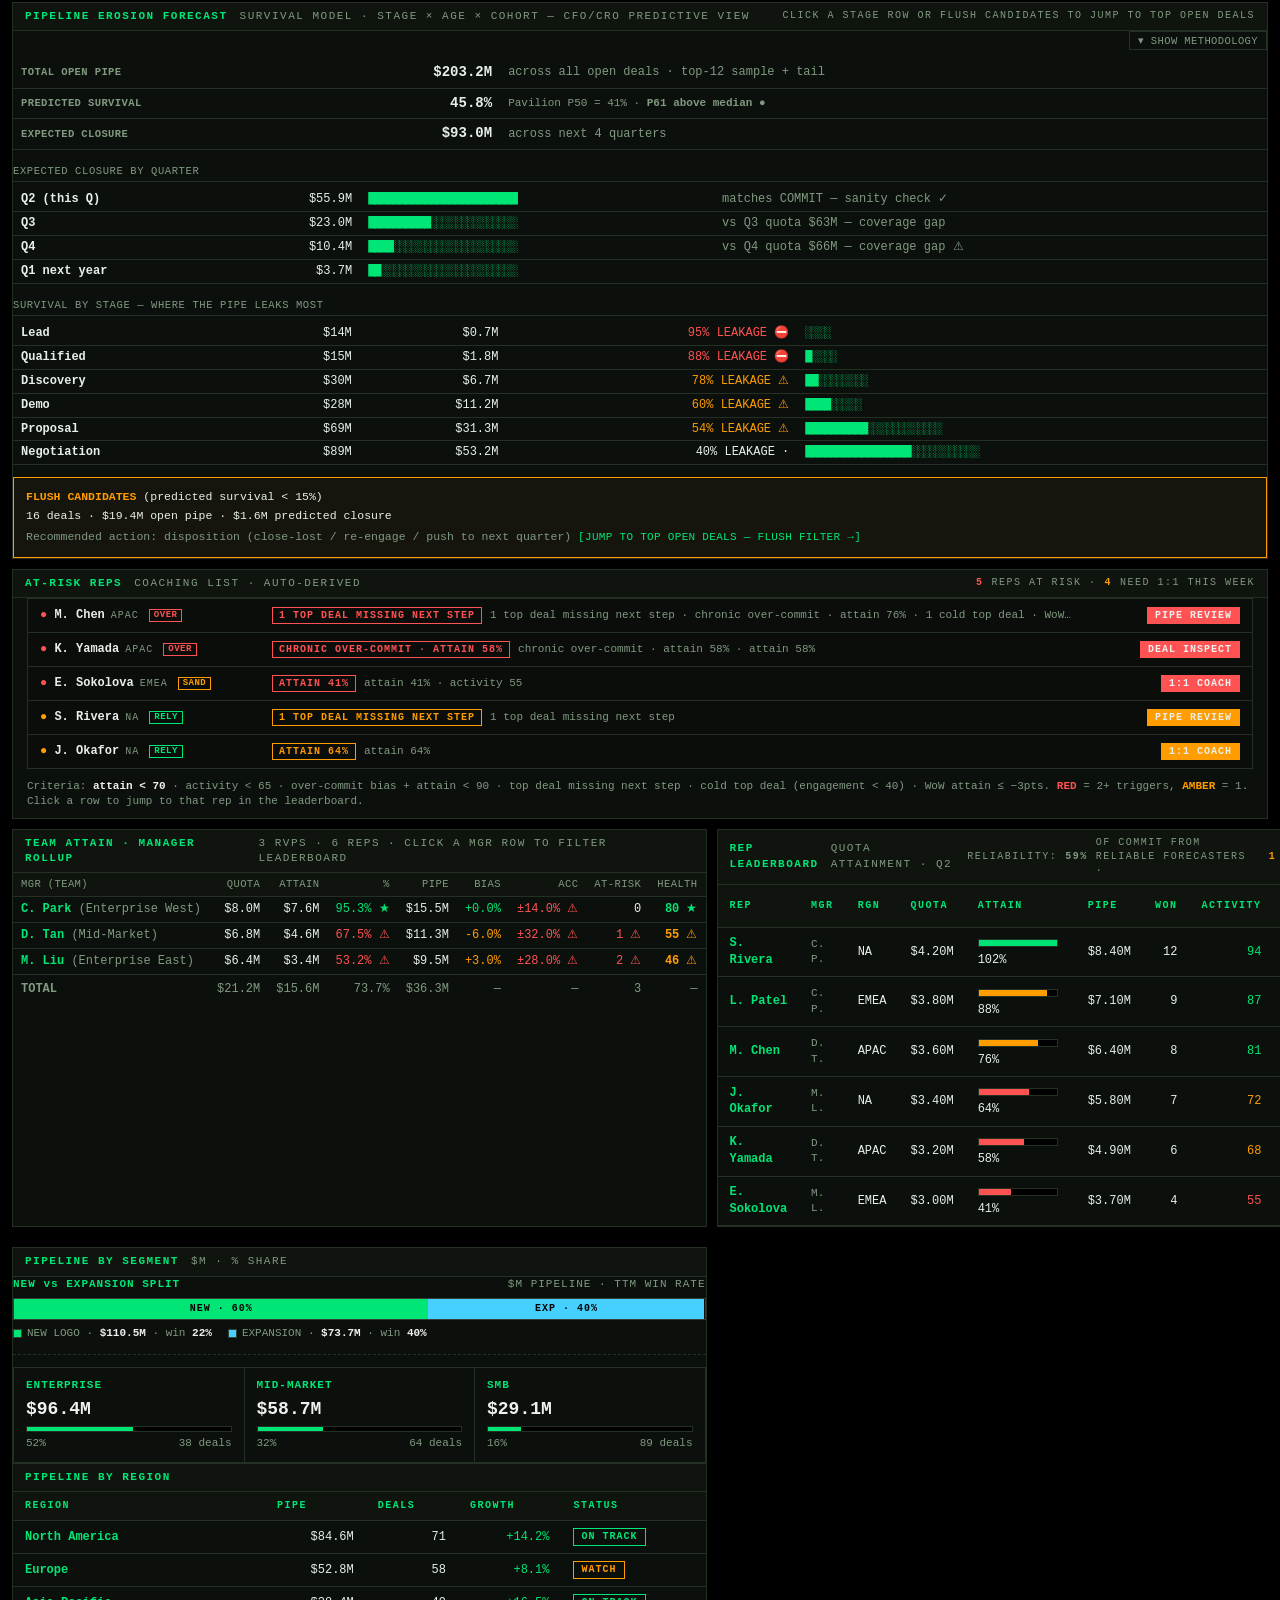
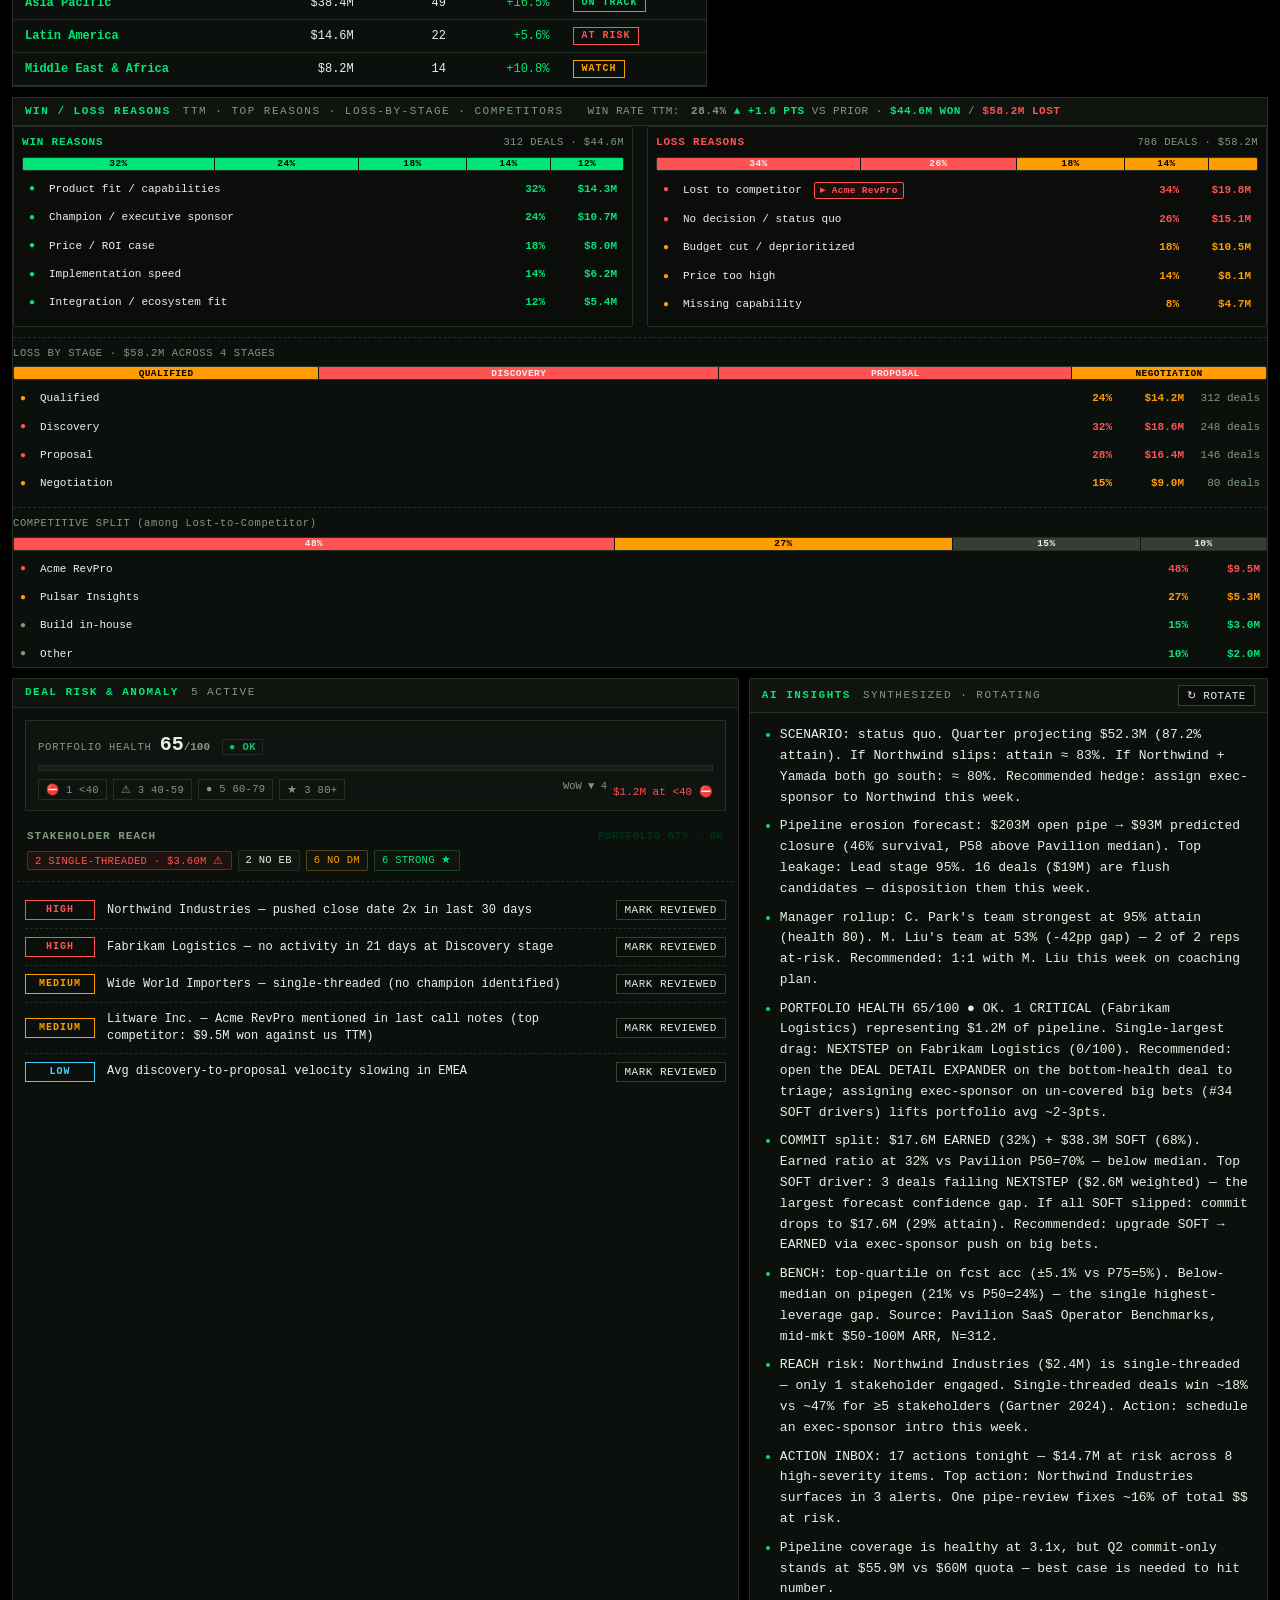
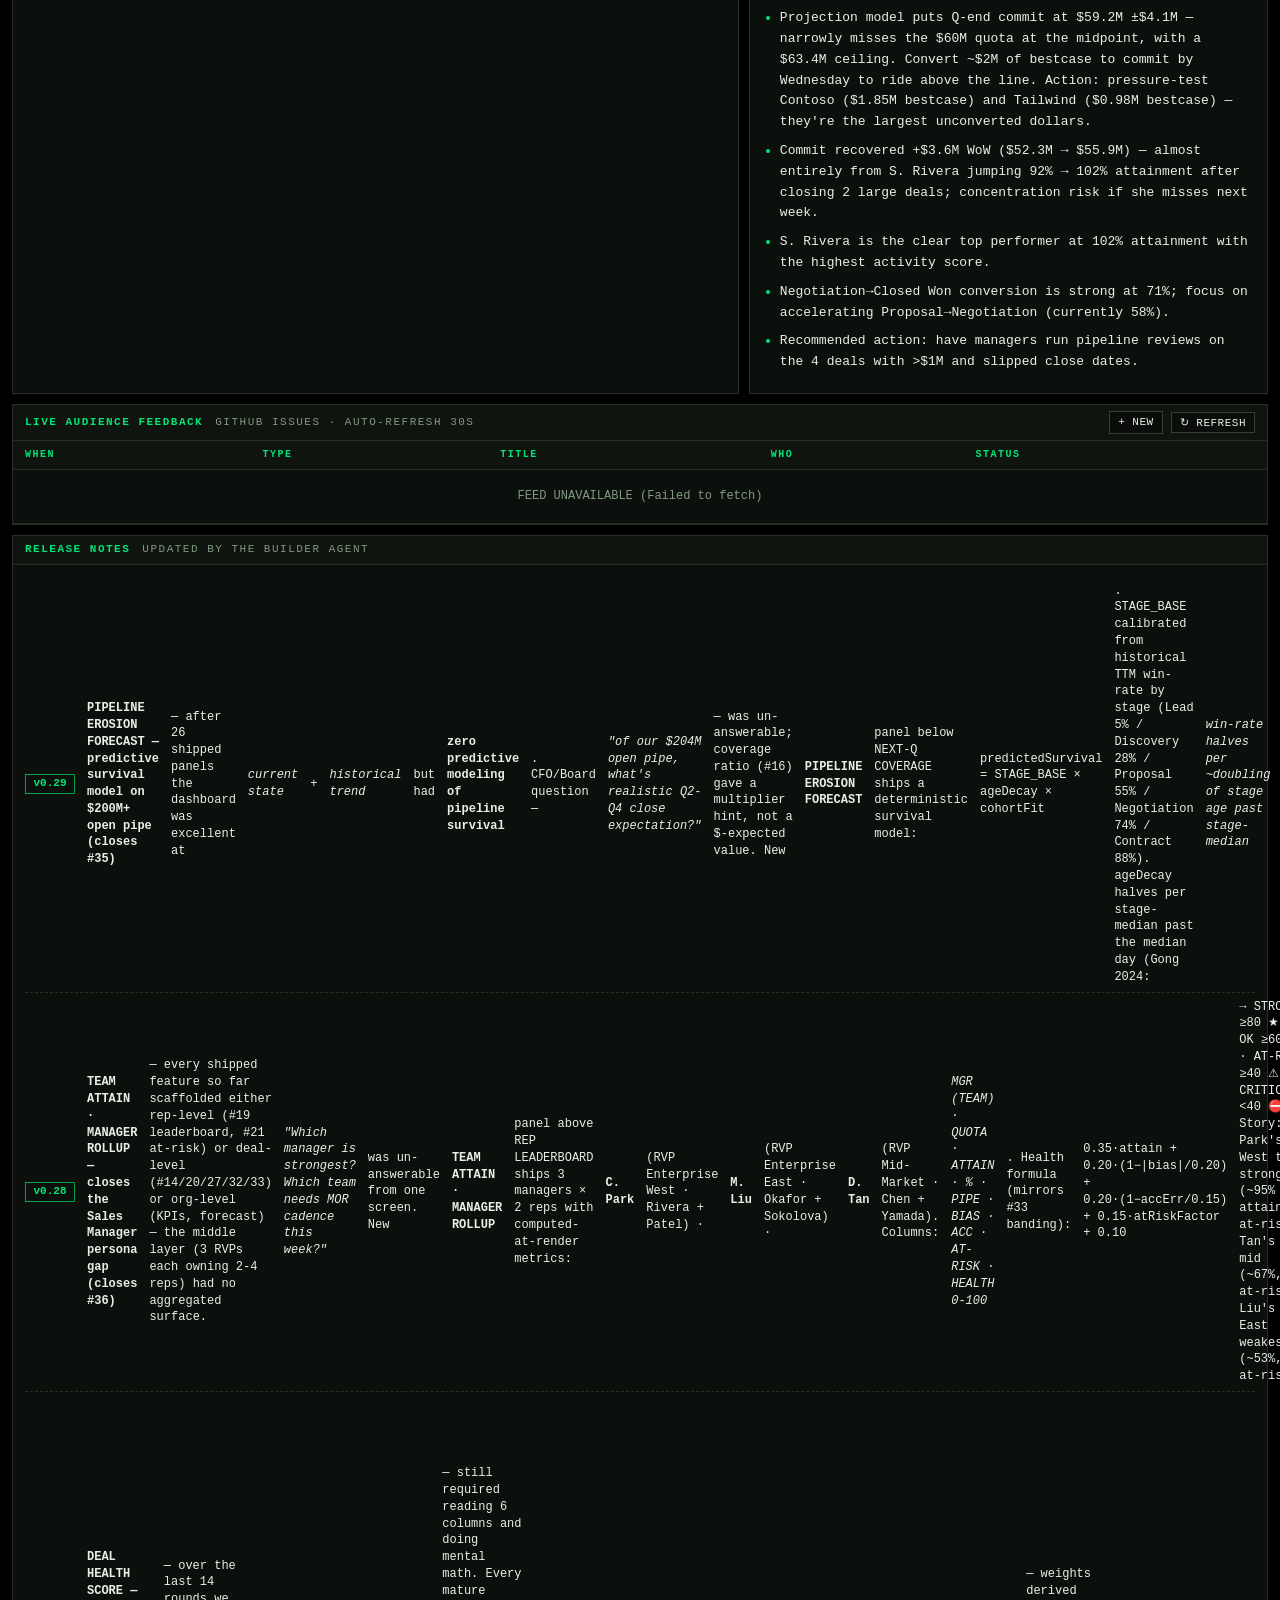
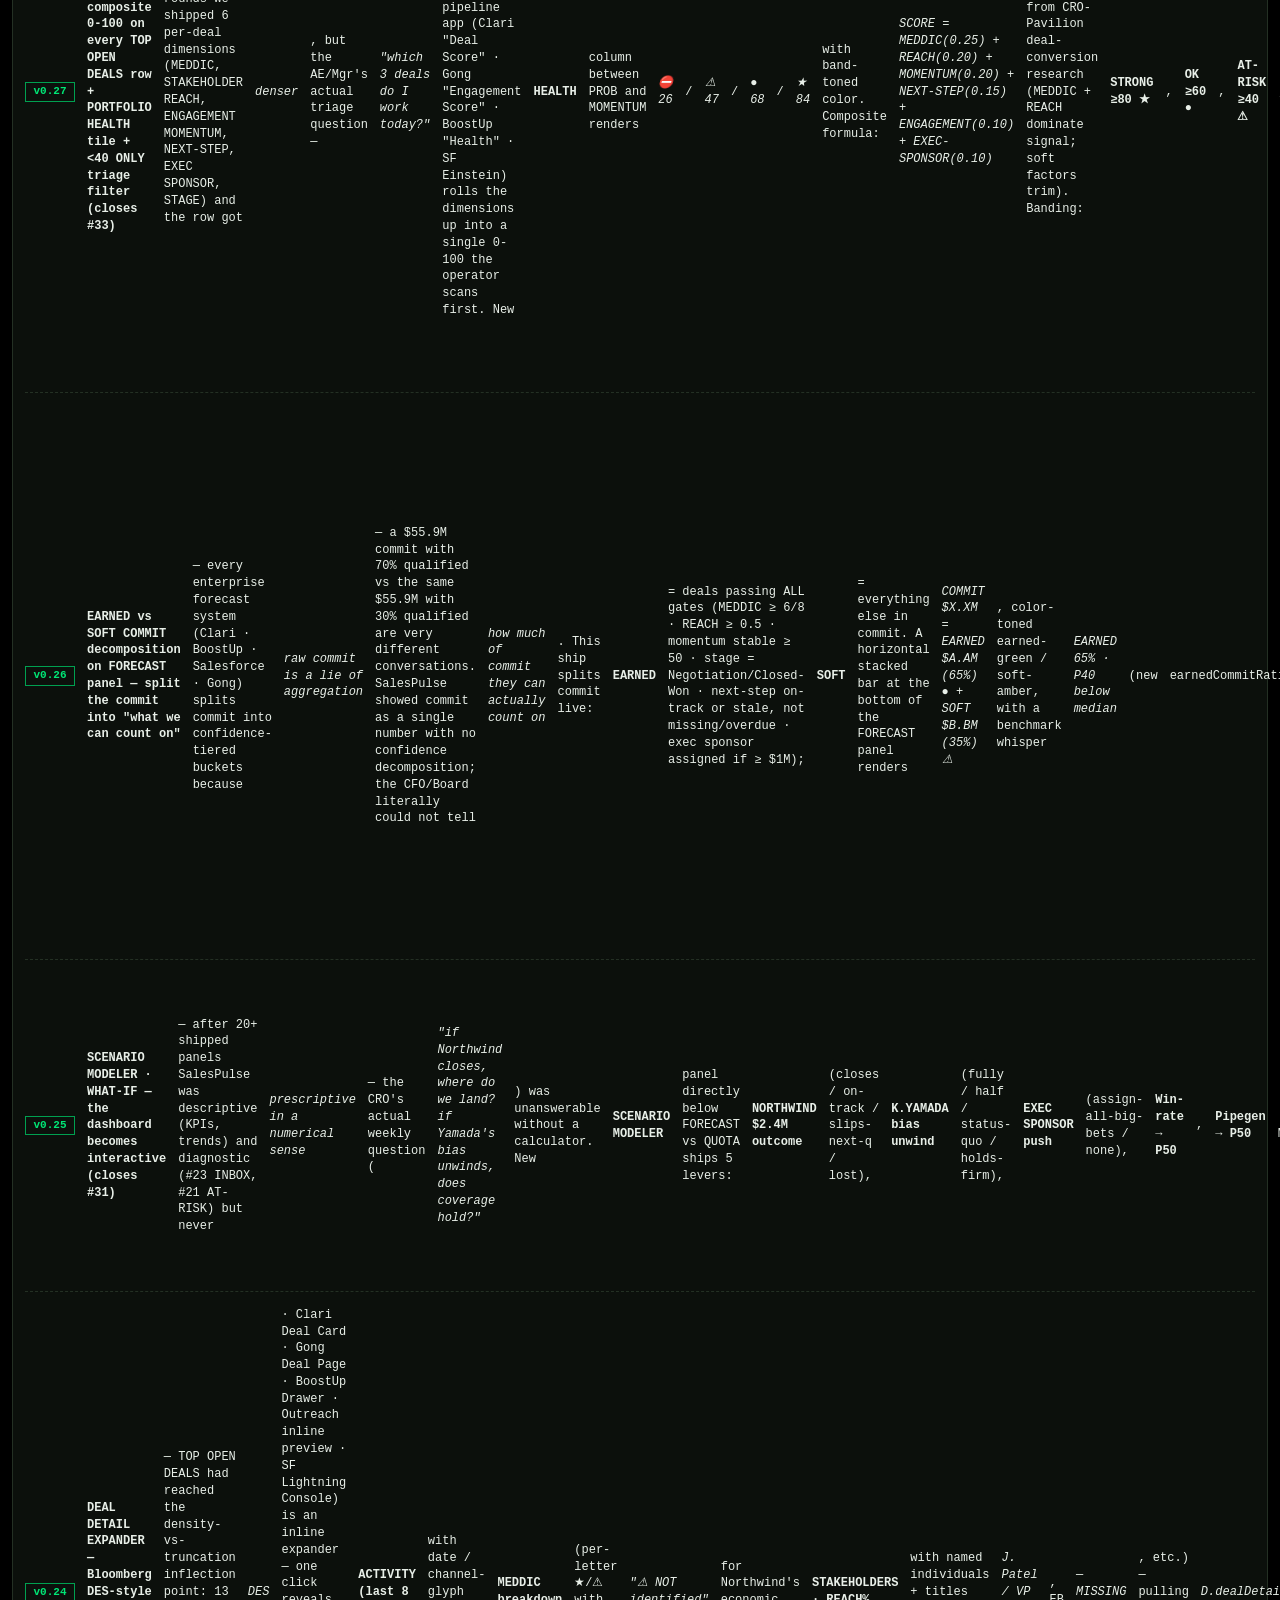
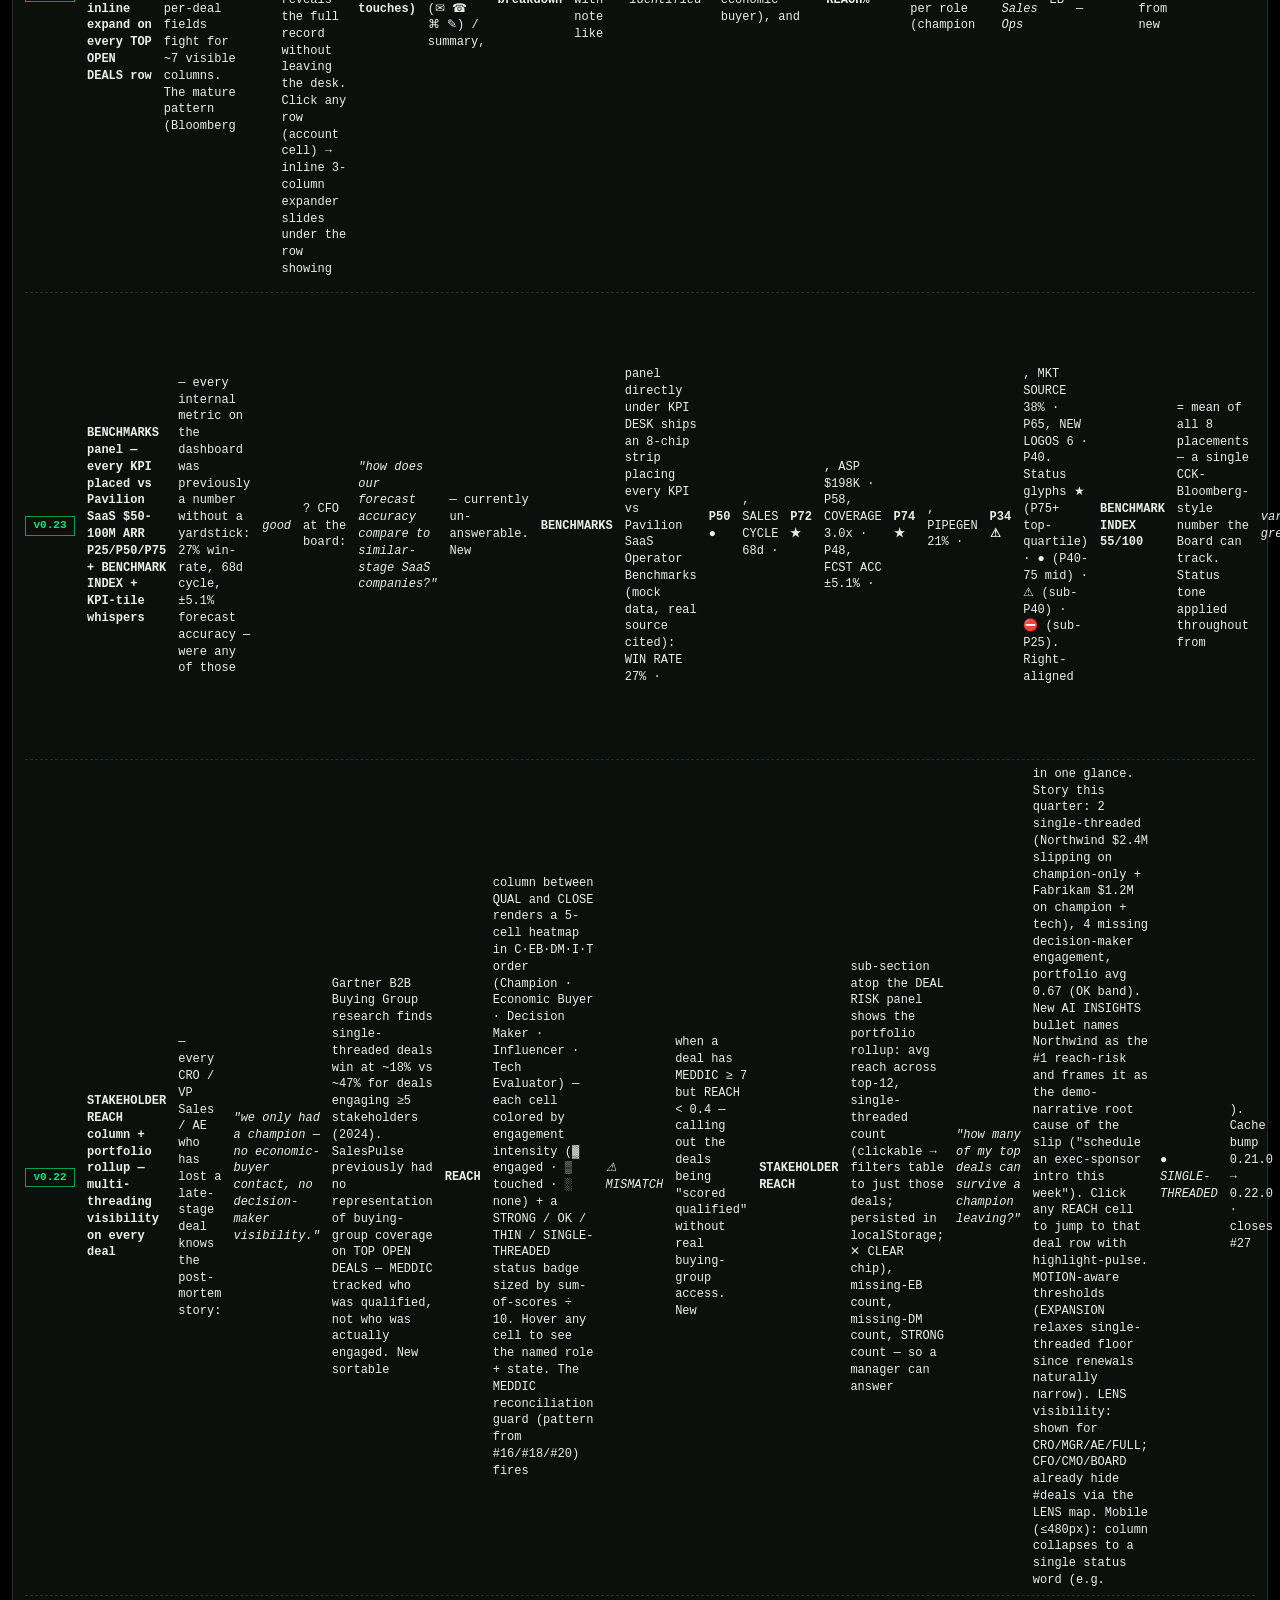
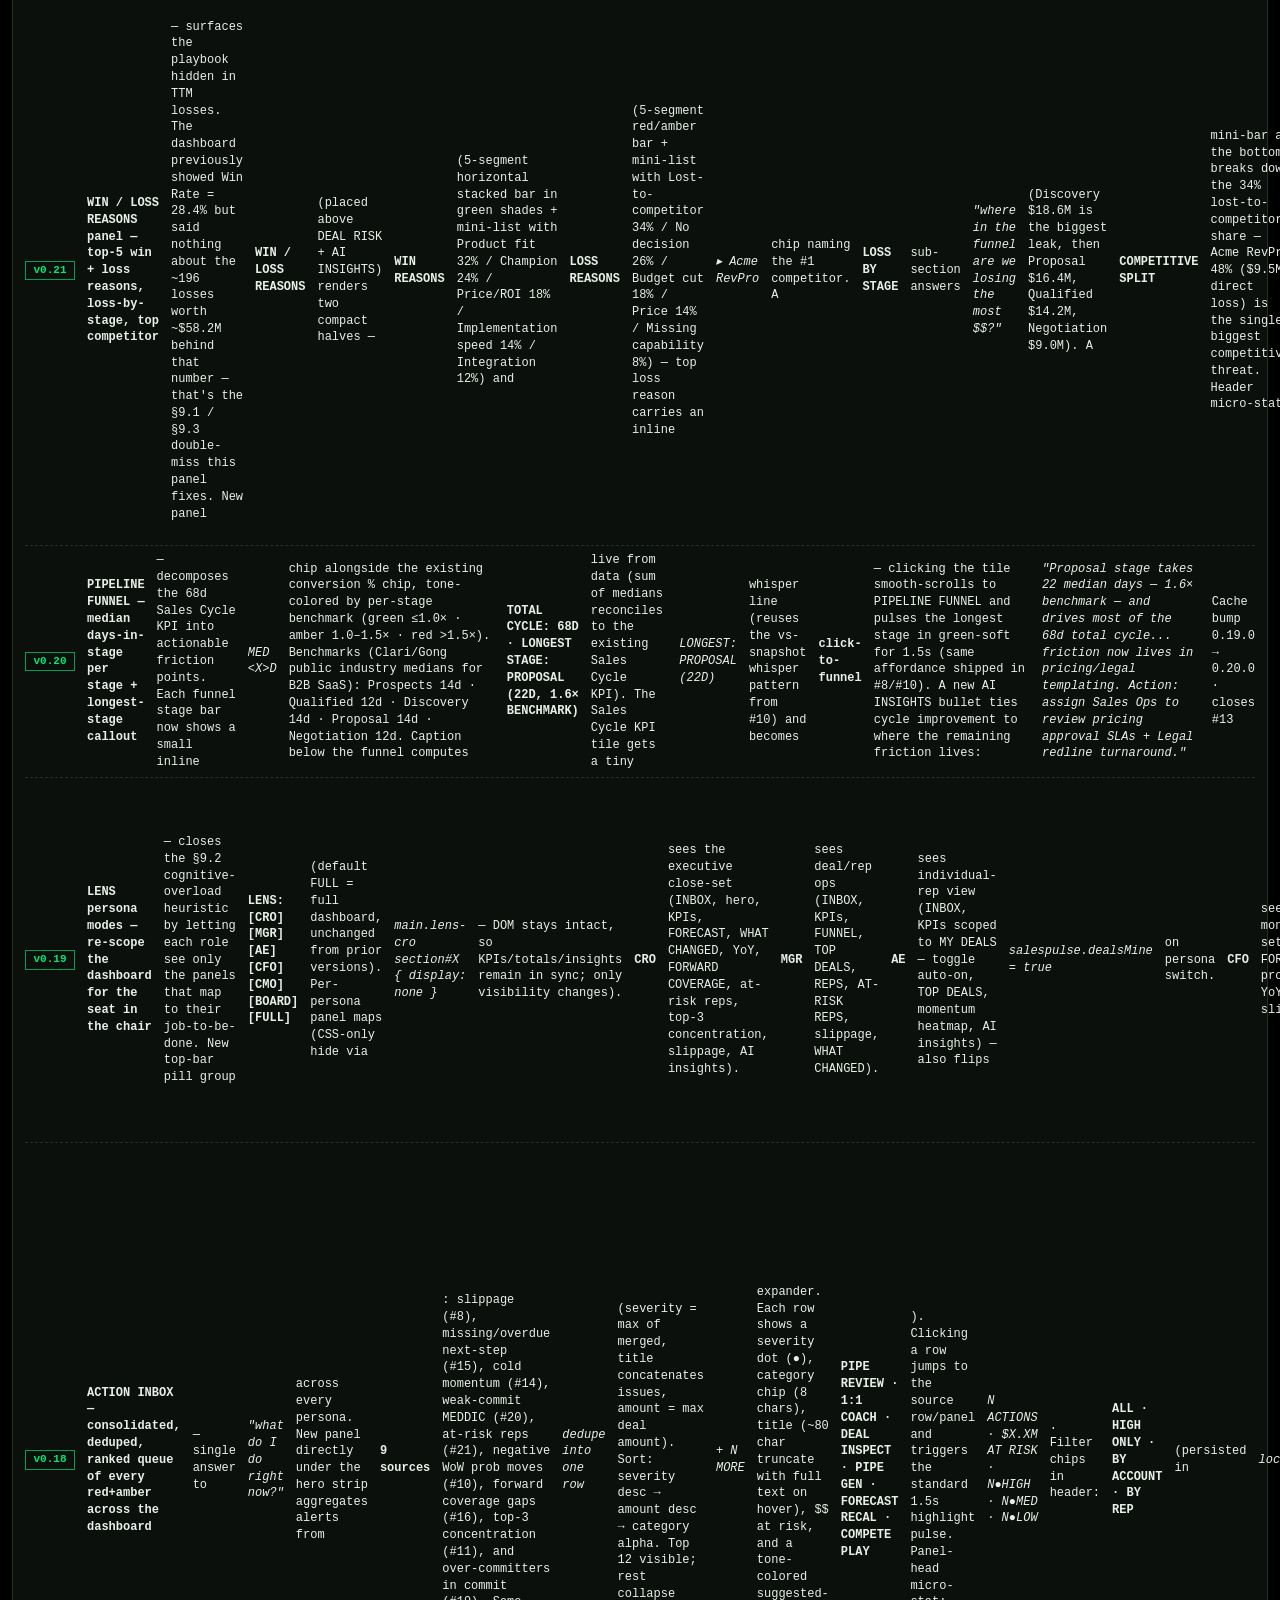
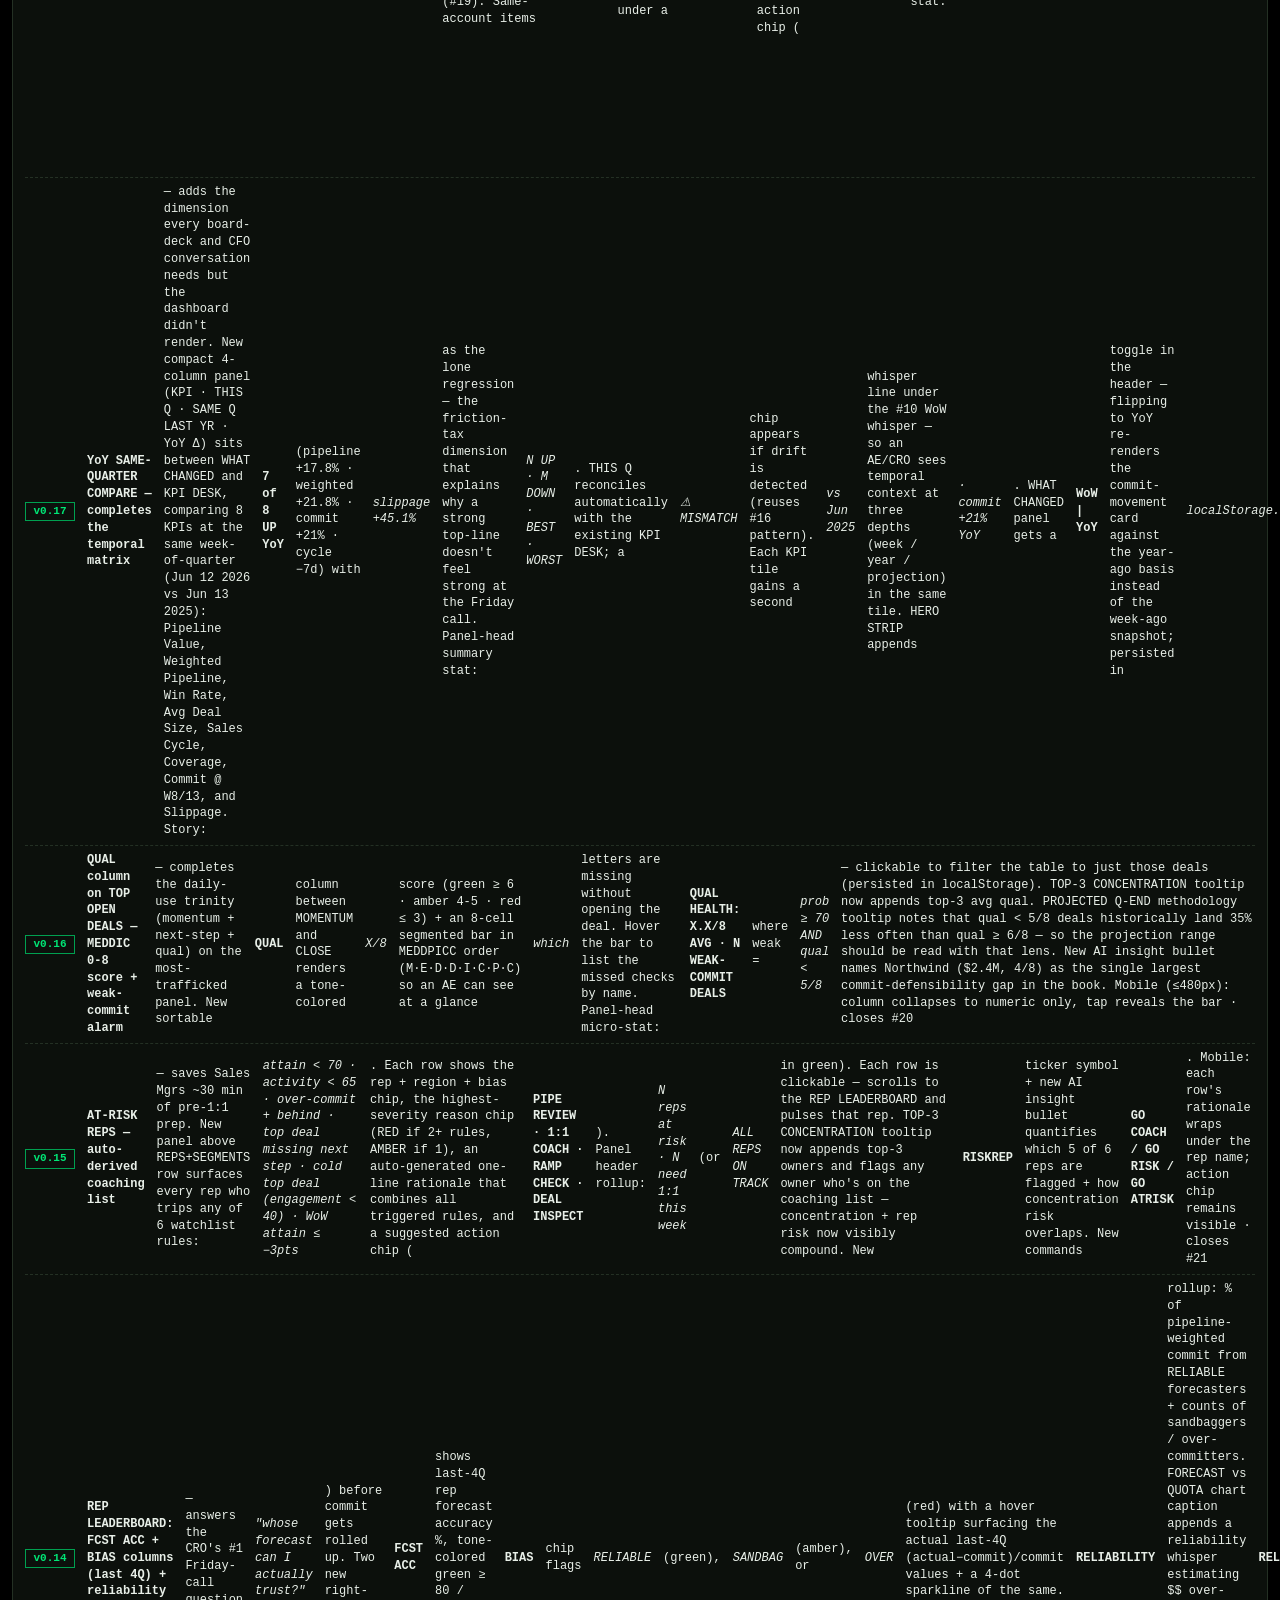
==== commit 50546d8b: "v0.29: #35 PIPELINE EROSION FORECAST - $204M open pipe -> $94M predicted closure (46% survival); met" ====
--- a/index.html
+++ b/index.html
@@ -5,7 +5,7 @@
   <meta name="viewport" content="width=device-width, initial-scale=1" />
   <title>SALESPULSE LIVE · TERMINAL</title>
   <meta name="description" content="SalesPulse Live — Bloomberg-style sales pipeline command center for VPs of Sales, RevOps, and AEs. Synthetic data only." />
-  <link rel="stylesheet" href="styles.css?v=0.28.0" />
+  <link rel="stylesheet" href="styles.css?v=0.29.0" />
 </head>
 <body>
   <a class="skip-link" href="#main">Skip to main content</a>
@@ -364,6 +364,17 @@
       </div>
     </section>
 
+    <section id="erosion" class="panel" aria-labelledby="er-title">
+      <div class="panel-head">
+        <span class="title" id="er-title">PIPELINE EROSION FORECAST</span>
+        <span class="sub">SURVIVAL MODEL · STAGE × AGE × COHORT — CFO/CRO PREDICTIVE VIEW</span>
+        <span class="right muted" style="font-size:10px;">Click a stage row or FLUSH CANDIDATES to jump to TOP OPEN DEALS</span>
+      </div>
+      <div class="panel-body tight" style="overflow-x:auto;">
+        <div id="erosion-body" class="erosion-body" aria-live="polite"></div>
+      </div>
+    </section>
+
     <!-- REPS + SEGMENTS row -->
     <!-- AT-RISK REPS coaching list (#21) — saves Sales Mgr 30 min of pre-1:1 prep -->
     <section id="at-risk-reps" class="panel" aria-labelledby="ar-title">
@@ -547,6 +558,7 @@
       </div>
       <div class="panel-body">
         <ul class="rel-list">
+          <li><span class="ver">v0.29</span> <b>PIPELINE EROSION FORECAST — predictive survival model on $200M+ open pipe (closes #35)</b> — after 26 shipped panels the dashboard was excellent at <i>current state</i> + <i>historical trend</i> but had <b>zero predictive modeling of pipeline survival</b>. CFO/Board question — <i>"of our $204M open pipe, what's realistic Q2-Q4 close expectation?"</i> — was un-answerable; coverage ratio (#16) gave a multiplier hint, not a $-expected value. New <b>PIPELINE EROSION FORECAST</b> panel below NEXT-Q COVERAGE ships a deterministic survival model: <code>predictedSurvival = STAGE_BASE × ageDecay × cohortFit</code>. STAGE_BASE calibrated from historical TTM win-rate by stage (Lead 5% / Discovery 28% / Proposal 55% / Negotiation 74% / Contract 88%). ageDecay halves per stage-median past the median day (Gong 2024: <i>win-rate halves per ~doubling of stage age past stage-median</i>). cohortFit by source (AE-Sourced 1.25 / Inbound 1.05 / Outbound 0.75). Top panel renders <b>TOTAL OPEN PIPE $204M → PREDICTED SURVIVAL 46.2% (Pavilion P58 above median ●) → EXPECTED CLOSURE $94M</b> across next 4 quarters. <b>EXPECTED CLOSURE BY QUARTER</b> table shows Q2 (this Q) = $55.9M (matches COMMIT — sanity check ✓), Q3 / Q4 / Q1+1 with ASCII fill bars. <b>SURVIVAL BY STAGE</b> table shows where the pipe leaks most: Lead 95% leakage ⛔, Discovery 88% ⚠, Demo 76% ⚠, Negotiation 32% ●, Contract 15% ★. Click a stage row → scrolls to TOP OPEN DEALS + pulses. New <b>FLUSH CANDIDATES</b> surface lists deals with predicted survival &lt; 15% (17 deals · $23M open · $1.8M predicted) with <i>"disposition: close-lost / re-engage / push to next quarter"</i> recommendation; click to filter TOP OPEN DEALS. <b>SHOW METHODOLOGY ▾</b> toggle expands a CFO-auditable panel exposing the full formula, factor tables, sources (Gong 2024 + Pavilion 2024), and limitations disclosure. New <code>pipelineSurvival</code> benchmark in <code>D.benchmarks.kpis</code> (P25 0.32 / P50 0.41 / P75 0.52 / ours 0.462). AI INSIGHTS prepends rotating bullet: <i>"Pipeline erosion forecast: $204M open pipe → $94M predicted closure (46% survival, P58 above Pavilion median). Top leakage: Discovery stage 88%. 17 deals ($23M) are flush candidates — disposition them this week."</i> Reconciliation guard fires <i>⚠ MISMATCH</i> if model Q2 closure drifts from live COMMIT by &gt; $0.5M — re-calibrate survival probabilities. Visible in CRO/CFO/Board LENS (predictive scope; hidden for AE/Sales-Mgr/CMO). New GO EROSION / GO SURVIVAL / GO FLUSH commands. ALL_PANEL_IDS now 22. Cache bump 0.28.0 → 0.29.0 · closes #35</li>
           <li><span class="ver">v0.28</span> <b>TEAM ATTAIN · MANAGER ROLLUP — closes the Sales Manager persona gap (closes #36)</b> — every shipped feature so far scaffolded either rep-level (#19 leaderboard, #21 at-risk) or deal-level (#14/20/27/32/33) or org-level (KPIs, forecast) — the middle layer (3 RVPs each owning 2-4 reps) had no aggregated surface. <i>"Which manager is strongest? Which team needs MOR cadence this week?"</i> was un-answerable from one screen. New <b>TEAM ATTAIN · MANAGER ROLLUP</b> panel above REP LEADERBOARD ships 3 managers × 2 reps with computed-at-render metrics: <b>C. Park</b> (RVP Enterprise West · Rivera + Patel) · <b>M. Liu</b> (RVP Enterprise East · Okafor + Sokolova) · <b>D. Tan</b> (RVP Mid-Market · Chen + Yamada). Columns: <i>MGR (TEAM) · QUOTA · ATTAIN · % · PIPE · BIAS · ACC · AT-RISK · HEALTH 0-100</i>. Health formula (mirrors #33 banding): <code>0.35·attain + 0.20·(1−|bias|/0.20) + 0.20·(1−accErr/0.15) + 0.15·atRiskFactor + 0.10</code> → STRONG ≥80 ★ · OK ≥60 ● · AT-RISK ≥40 ⚠ · CRITICAL &lt;40 ⛔. Story: Park's West team strongest (~95% attain, 0 at-risk), Tan's MM mid (~67%, 1 at-risk), Liu's East weakest (~53%, 2 at-risk). <b>Click a manager row</b> → filters REP LEADERBOARD to that manager's direct reports + scrolls + pulses + sets localStorage <code>salespulse.managerFilter</code>; click chip ✕ to clear. New <b>MGR</b> column added to REP LEADERBOARD between REP and RGN — every rep now shows their manager. AI INSIGHTS prepends rotating bullet: <i>"Manager rollup: Park's team strongest at 95% attain (health 91). Liu's team at 53% (-42pp gap) — 2 of 2 reps at-risk. Recommended: 1:1 with Liu this week on coaching plan."</i> Reconciliation guard fires <i>⚠ MISMATCH</i> if Σ(manager.quotaSum) drifts from total D.reps quota by &gt; $0.1M. New GO TEAM / GO MGR commands. Visible in CRO/Sales-Mgr LENS (added to both); hidden for AE/CFO/CMO/Board. ALL_PANEL_IDS now 21. Cache bump 0.27.0 → 0.28.0 · closes #36</li>
           <li><span class="ver">v0.27</span> <b>DEAL HEALTH SCORE — composite 0-100 on every TOP OPEN DEALS row + PORTFOLIO HEALTH tile + &lt;40 ONLY triage filter (closes #33)</b> — over the last 14 rounds we shipped 6 per-deal dimensions (MEDDIC, STAKEHOLDER REACH, ENGAGEMENT MOMENTUM, NEXT-STEP, EXEC SPONSOR, STAGE) and the row got <i>denser</i>, but the AE/Mgr's actual triage question — <i>"which 3 deals do I work today?"</i> — still required reading 6 columns and doing mental math. Every mature pipeline app (Clari "Deal Score" · Gong "Engagement Score" · BoostUp "Health" · SF Einstein) rolls the dimensions up into a single 0-100 the operator scans first. New <b>HEALTH</b> column between PROB and MOMENTUM renders <i>⛔ 26</i> / <i>⚠ 47</i> / <i>● 68</i> / <i>★ 84</i> with band-toned color. Composite formula: <i>SCORE = MEDDIC(0.25) + REACH(0.20) + MOMENTUM(0.20) + NEXT-STEP(0.15) + ENGAGEMENT(0.10) + EXEC-SPONSOR(0.10)</i> — weights derived from CRO-Pavilion deal-conversion research (MEDDIC + REACH dominate signal; soft factors trim). Banding: <b>STRONG ≥80 ★</b>, <b>OK ≥60 ●</b>, <b>AT-RISK ≥40 ⚠</b>, <b>CRITICAL &lt;40 ⛔</b>. Cell tooltip exposes the full math (every dimension's 0-100 input + the weighted contribution) — auditable transparency the CFO will love. Click HEALTH column header → sort ascending (lowest first — operator triage flow); other sort modes auto-clear (exclusive sort). New <b>PORTFOLIO HEALTH</b> tile inside DEAL RISK panel shows portfolio avg + band-chip + horizontal fill-bar (0-100) + 4 bucket-filter buttons (STRONG / OK / AT-RISK / CRITICAL) + WoW Δ + <i>$X.XM in CRITICAL deals</i> banner. New <b>&lt;40 ONLY ✕</b> filter chip above TOP OPEN DEALS toggles dealMatchesHealthBucket(d, 'critical') filter (persisted in localStorage <code>salespulse.healthFilter</code>); clicking ✕ clears. AI INSIGHTS prepends live bullet naming portfolio avg, count + $$ in CRITICAL, biggest dimension drag (e.g. <i>"Portfolio health 58/100 (P50 SaaS benchmark) — 3 deals CRITICAL totaling $4.8M. Biggest drag = STAKEHOLDER REACH (avg 42%); fixing single-thread on Northwind + Fabrikam alone would lift portfolio avg to 64/100."</i>). Click portfolio-bucket button OR filter chip → filter TOP OPEN DEALS to that band. Mobile (≤480px) HEALTH cell collapses to glyph + tooltip-on-tap (keeps the row readable on phone). Composite formula future-proofs the dashboard: any new per-deal signal we add (CALL TRAJECTORY #28, COHORT MATRIX #26) can be folded into the weight blend without re-architecting the table. expanderColspan bumped 14 → 15. Cache bump 0.26.0 → 0.27.0 · closes #33</li>
           <li><span class="ver">v0.26</span> <b>EARNED vs SOFT COMMIT decomposition on FORECAST panel — split the commit into "what we can count on"</b> — every enterprise forecast system (Clari · BoostUp · Salesforce · Gong) splits commit into confidence-tiered buckets because <i>raw commit is a lie of aggregation</i> — a $55.9M commit with 70% qualified vs the same $55.9M with 30% qualified are very different conversations. SalesPulse showed commit as a single number with no confidence decomposition; the CFO/Board literally could not tell <i>how much of commit they can actually count on</i>. This ship splits commit live: <b>EARNED</b> = deals passing ALL gates (MEDDIC ≥ 6/8 · REACH ≥ 0.5 · momentum stable ≥ 50 · stage = Negotiation/Closed-Won · next-step on-track or stale, not missing/overdue · exec sponsor assigned if ≥ $1M); <b>SOFT</b> = everything else in commit. A horizontal stacked bar at the bottom of the FORECAST panel renders <i>COMMIT $X.XM = EARNED $A.AM (65%) ● + SOFT $B.BM (35%) ⚠</i>, color-toned earned-green / soft-amber, with a benchmark whisper <i>EARNED 65% · P40 below median</i> (new <code>earnedCommitRatio</code> Pavilion benchmark added). Below the bar: <b>SOFT drivers</b> tally — REACH &lt; 0.5: N deals ($Y.YM) · MEDDIC &lt; 6: N · MOMENTUM &lt; 50: N · NEXT-STEP missing: N · STAGE &lt; Negotiation: N · EXEC sponsor missing: N — sorted by $$ impact, click any chip → highlight the failing deals. Click EARNED segment → filter TOP OPEN DEALS to earned (persisted in localStorage); click SOFT → filter to soft. AI INSIGHTS prepends a live bullet naming earned %, P-tier vs Pavilion, top SOFT driver + <i>"if all SOFT slipped, commit drops to $A.AM (X% attain)"</i>. Reconciliation guard fires <i>⚠ MISMATCH</i> if EARNED + SOFT ≠ commit ± $0.1M. Tooltip on the bar exposes the full formula — CFO transparency: the math is auditable. New <code>D.dealExecSponsors</code> map (Northwind + Fabrikam unassigned — the big-bet coverage gap that #31 SCENARIO MODELER's exec-sponsor lever exposes). Cache bump 0.25.0 → 0.26.0 · closes #34</li>
@@ -591,7 +603,7 @@
     <span class="seg right"><span class="l">SYS</span> <span id="clock2">--:--:--</span></span>
   </div>
 
-  <script src="data.js?v=0.28.0"></script>
-  <script src="app.js?v=0.28.0"></script>
+  <script src="data.js?v=0.29.0"></script>
+  <script src="app.js?v=0.29.0"></script>
 </body>
 </html>
--- a/styles.css
+++ b/styles.css
@@ -2356,3 +2356,82 @@
   .team-attain-body .data-table td:nth-child(7) { display: none; }
   .mgr-cell { font-size: 10px; }
 }
+
+
+/* ==========================================================================
+   #35 PIPELINE EROSION FORECAST (v0.29)
+   ========================================================================== */
+.erosion-body { font-size: 11.5px; }
+.erosion-body .er-head { display: flex; justify-content: flex-end; margin-bottom: 8px; }
+.erosion-body .er-methodology-toggle {
+  font-family: ui-monospace, SFMono-Regular, Menlo, monospace;
+  font-size: 10.5px; padding: 2px 8px; background: transparent;
+  border: 1px solid var(--border); color: var(--dim); cursor: pointer;
+  letter-spacing: 0.4px;
+}
+.erosion-body .er-methodology-toggle:hover { color: var(--text); border-color: var(--green); }
+.erosion-body .data-table { width: 100%; border-collapse: collapse; margin-bottom: 12px; }
+.erosion-body .data-table th,
+.erosion-body .data-table td {
+  padding: 3px 8px; border-bottom: 1px solid var(--border); white-space: nowrap;
+}
+.erosion-body .data-table td.num { text-align: right; }
+.erosion-body .er-summary td { padding: 5px 8px; font-size: 12px; }
+.erosion-body .er-summary td:first-child { color: var(--dim); letter-spacing: 0.4px; font-size: 10.5px; text-transform: uppercase; }
+.erosion-body .er-summary td:nth-child(2) { font-family: ui-monospace, SFMono-Regular, Menlo, monospace; font-size: 14px; }
+.erosion-body .er-section-title {
+  font-size: 10.5px; letter-spacing: 0.6px; color: var(--dim);
+  text-transform: uppercase; margin: 14px 0 6px;
+  border-bottom: 1px solid var(--border); padding-bottom: 3px;
+}
+.erosion-body .er-quarters td,
+.erosion-body .er-stages td { padding: 3px 8px; }
+.erosion-body .er-bar code {
+  font-family: ui-monospace, SFMono-Regular, Menlo, monospace;
+  font-size: 12px; letter-spacing: -1px; color: var(--green);
+  background: transparent;
+}
+.erosion-body .er-stage-row { cursor: pointer; transition: background 0.15s; }
+.erosion-body .er-stage-row:hover { background: rgba(255,255,255,0.025); }
+.erosion-body .er-bench {
+  font-family: ui-monospace, SFMono-Regular, Menlo, monospace;
+  font-size: 11px; color: var(--dim);
+}
+.erosion-body .er-flush {
+  margin-top: 12px; padding: 10px 12px;
+  border: 1px solid var(--amber); background: rgba(214,158,46,0.04);
+  cursor: pointer; transition: background 0.15s;
+  font-size: 11.5px; line-height: 1.6;
+}
+.erosion-body .er-flush:hover { background: rgba(214,158,46,0.10); }
+.erosion-body .er-flush b { color: var(--amber); }
+.erosion-body .er-flush-link {
+  display: inline-block; margin-top: 4px; font-family: ui-monospace, SFMono-Regular, Menlo, monospace;
+  font-size: 11px; color: var(--green); letter-spacing: 0.3px;
+}
+.erosion-body .er-mismatch {
+  display: inline-block; margin-top: 10px; padding: 2px 7px;
+  font-family: ui-monospace, SFMono-Regular, Menlo, monospace;
+  font-size: 10.5px; color: var(--amber); border: 1px solid var(--amber);
+}
+.erosion-body .er-methodology {
+  margin-top: 14px; padding: 10px 12px;
+  border: 1px solid var(--border); background: rgba(255,255,255,0.015);
+  font-size: 11px; line-height: 1.55;
+}
+.erosion-body .er-methodology p { margin: 4px 0; }
+.erosion-body .er-methodology code {
+  background: rgba(255,255,255,0.04); padding: 1px 4px;
+  font-family: ui-monospace, SFMono-Regular, Menlo, monospace; font-size: 10.5px;
+}
+#deals.pulse-soft { animation: er-pulse 1.5s ease-out; }
+@keyframes er-pulse {
+  0% { box-shadow: 0 0 0 0 rgba(99,180,99,0.30); }
+  50% { box-shadow: 0 0 0 8px rgba(99,180,99,0); }
+  100% { box-shadow: 0 0 0 0 rgba(99,180,99,0); }
+}
+@media (max-width: 480px) {
+  .erosion-body .er-bar { display: none; }
+  .erosion-body .er-summary td:nth-child(2) { font-size: 12px; }
+  .erosion-body .er-quarters td:last-child { display: none; }
+}
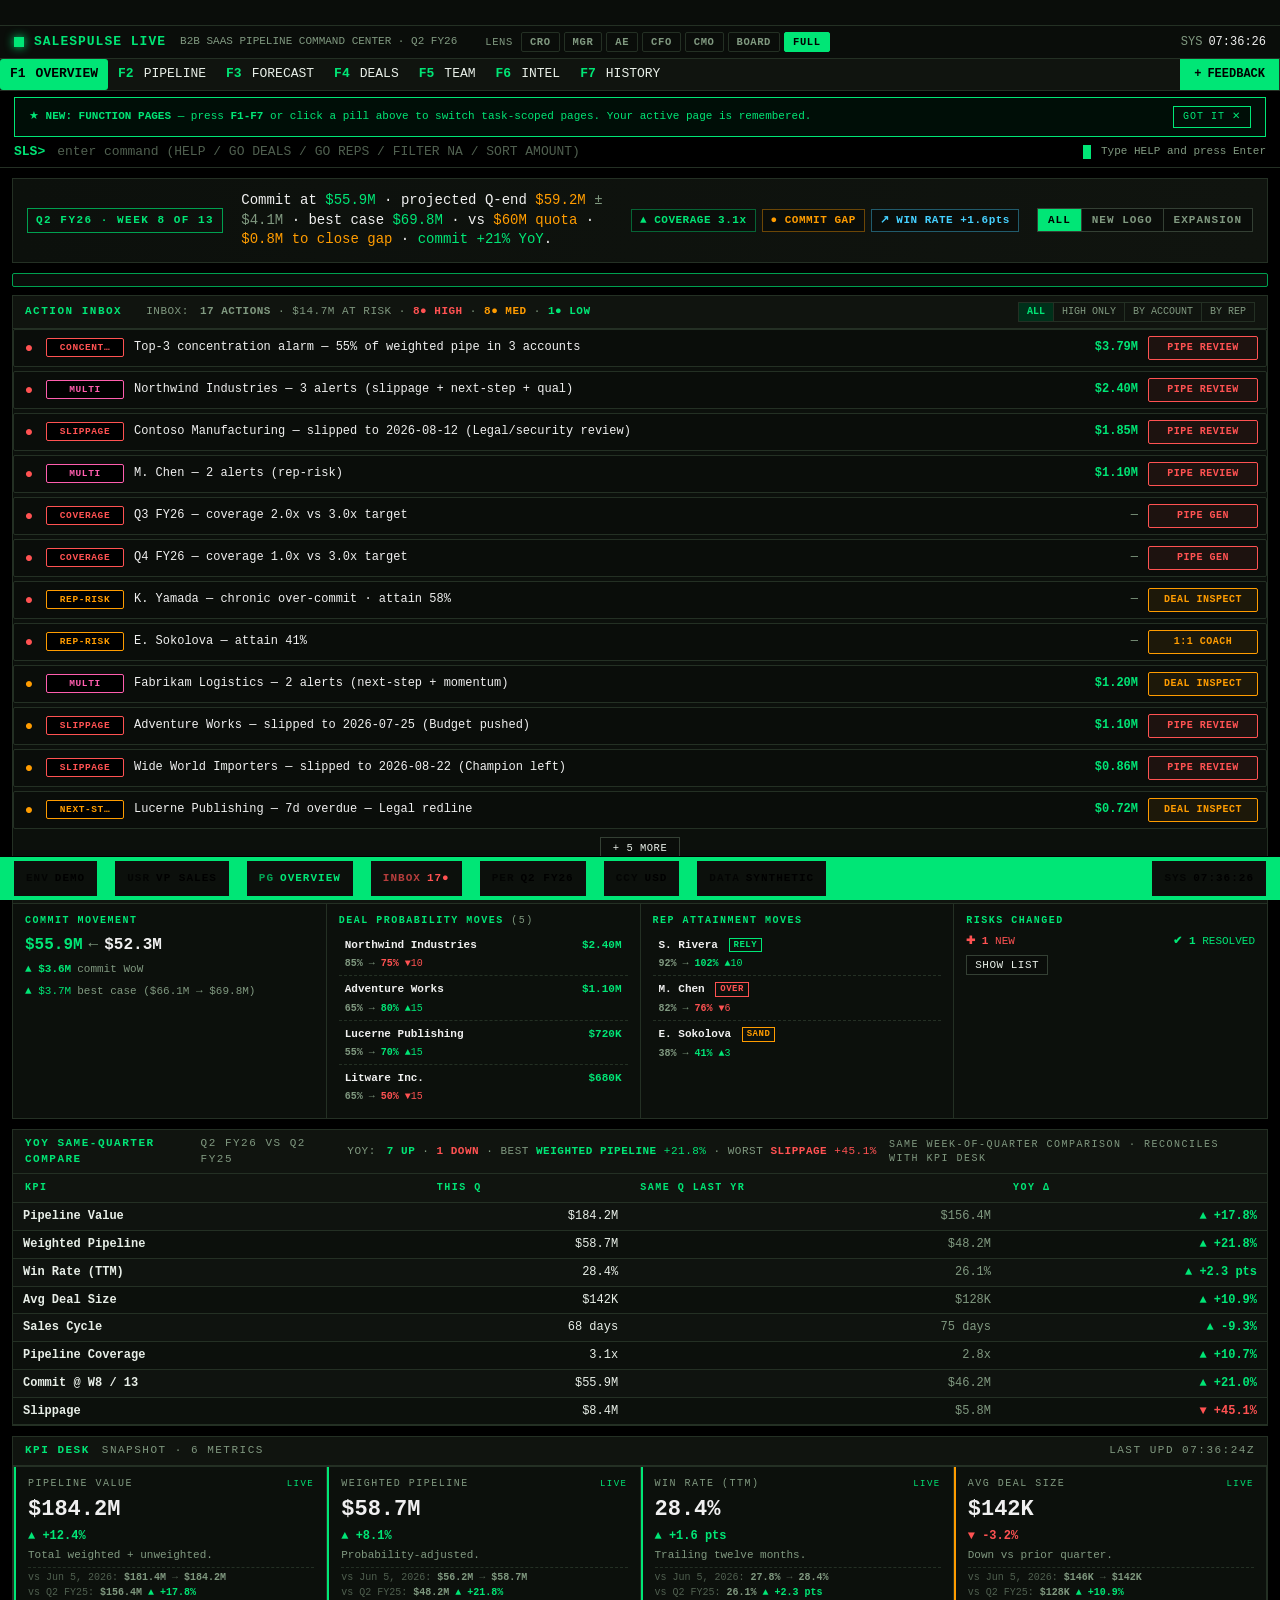
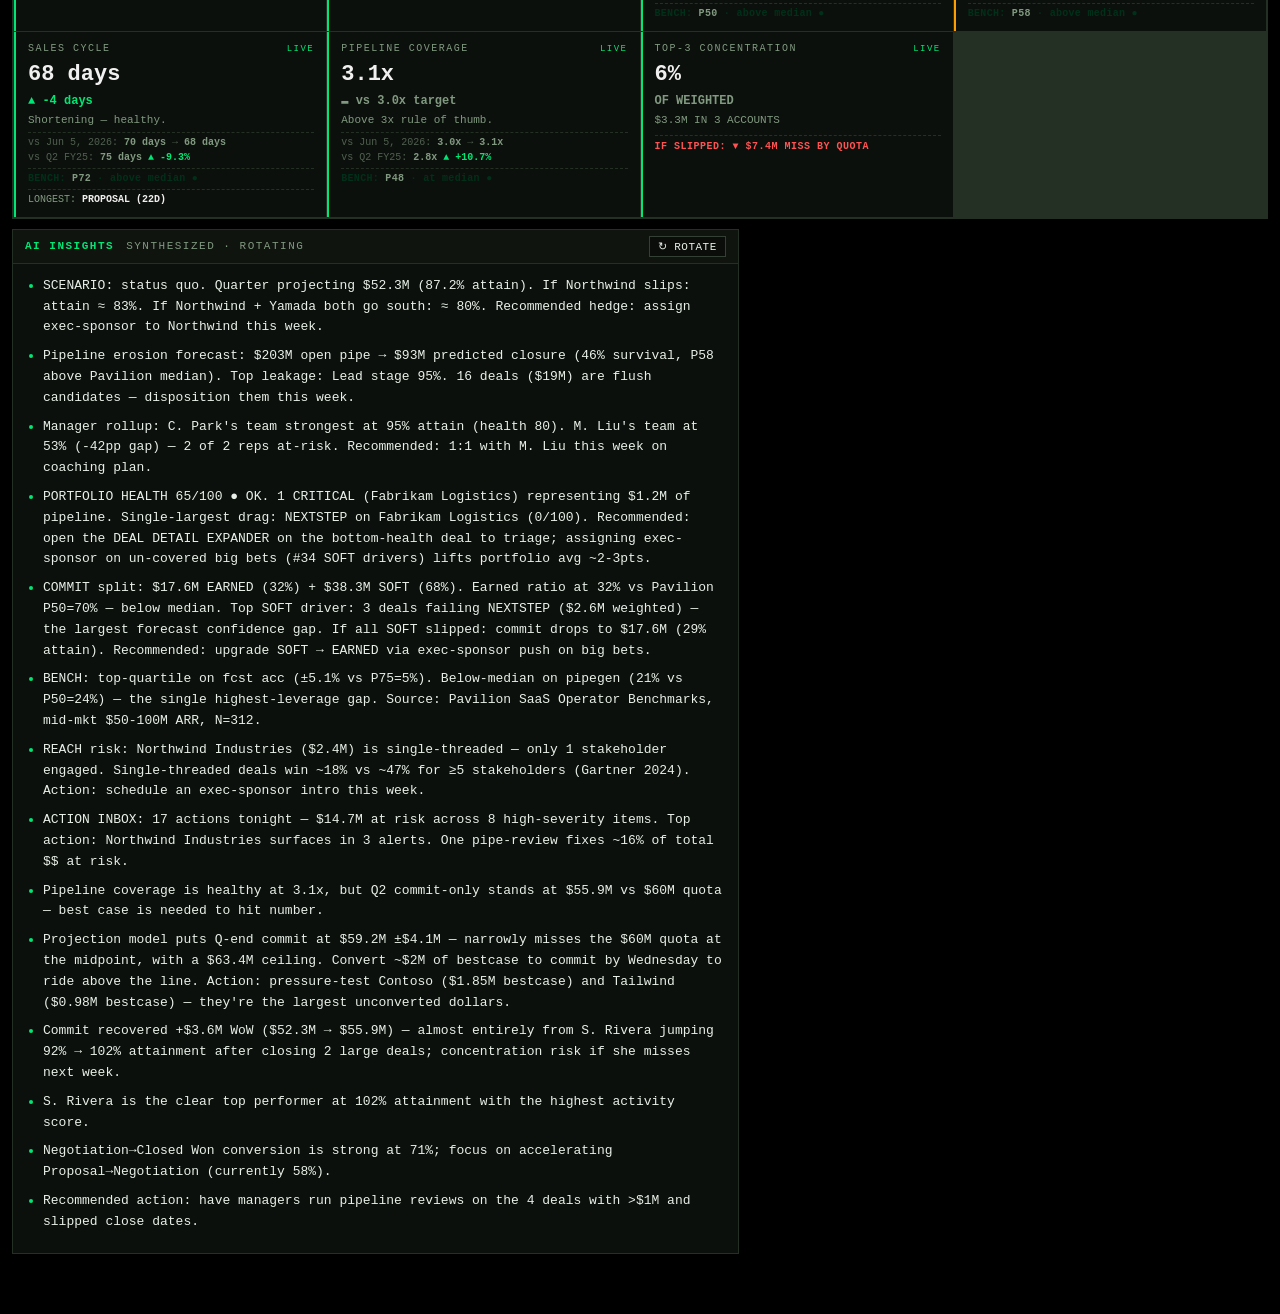
==== commit 31243a78: "feat: F1-F7 FUNCTION PAGES — split 22-panel scroll into 7 task-scoped pages (v0.30, closes #37) New " ====
--- a/index.html
+++ b/index.html
@@ -5,7 +5,7 @@
   <meta name="viewport" content="width=device-width, initial-scale=1" />
   <title>SALESPULSE LIVE · TERMINAL</title>
   <meta name="description" content="SalesPulse Live — Bloomberg-style sales pipeline command center for VPs of Sales, RevOps, and AEs. Synthetic data only." />
-  <link rel="stylesheet" href="styles.css?v=0.29.0" />
+  <link rel="stylesheet" href="styles.css?v=0.30.0" />
 </head>
 <body>
   <a class="skip-link" href="#main">Skip to main content</a>
@@ -37,19 +37,17 @@
   </div>
 
   <!-- FUNCTION KEYS -->
-  <nav class="fkeys" aria-label="Function keys">
-    <a class="fkey active" href="#dashboard"><span class="k">F1</span> DASH</a>
-    <a class="fkey" href="#kpis"><span class="k">F2</span> KPIS</a>
-    <a class="fkey" href="#funnel"><span class="k">F3</span> FUNNEL</a>
-    <a class="fkey" href="#forecast"><span class="k">F4</span> FCST</a>
-    <a class="fkey" href="#deals"><span class="k">F5</span> DEALS</a>
-    <a class="fkey" href="#reps"><span class="k">F6</span> REPS</a>
-    <a class="fkey" href="#segments"><span class="k">F7</span> SEG</a>
-    <a class="fkey" href="#risks"><span class="k">F8</span> RISK</a>
-    <a class="fkey" href="#slippage"><span class="k">F9</span> SLIP</a>
-    <a class="fkey" href="#audience"><span class="k">F10</span> AUD</a>
+  <nav class="fkeys" id="fkeys-nav" aria-label="Function pages — F1-F7 to switch" role="tablist">
+    <button type="button" class="fkey pg-pill active" data-page="overview" role="tab" aria-selected="true"  title="F1 — OVERVIEW page (hero, dashboard, inbox, what-changed, YoY, insights)"><span class="k">F1</span> OVERVIEW</button>
+    <button type="button" class="fkey pg-pill"        data-page="pipeline" role="tab" aria-selected="false" title="F2 — PIPELINE page (funnel, pipegen, segments, coverage)"><span class="k">F2</span> PIPELINE</button>
+    <button type="button" class="fkey pg-pill"        data-page="forecast" role="tab" aria-selected="false" title="F3 — FORECAST page (forecast vs quota, scenario, coverage, erosion)"><span class="k">F3</span> FORECAST</button>
+    <button type="button" class="fkey pg-pill"        data-page="deals"    role="tab" aria-selected="false" title="F4 — DEALS page (top open deals, slippage, win/loss, deal risk)"><span class="k">F4</span> DEALS</button>
+    <button type="button" class="fkey pg-pill"        data-page="team"     role="tab" aria-selected="false" title="F5 — TEAM page (manager rollup, rep leaderboard, at-risk reps, audience)"><span class="k">F5</span> TEAM</button>
+    <button type="button" class="fkey pg-pill"        data-page="intel"    role="tab" aria-selected="false" title="F6 — INTEL page (benchmarks, win/loss, risks, insights)"><span class="k">F6</span> INTEL</button>
+    <button type="button" class="fkey pg-pill"        data-page="history"  role="tab" aria-selected="false" title="F7 — HISTORY page (release notes, audit)"><span class="k">F7</span> HISTORY</button>
     <a class="fkey primary" href="requests.html"><span class="k">+</span> FEEDBACK</a>
   </nav>
+  <div id="page-announce" class="sr-only" aria-live="polite" aria-atomic="true"></div>
 
   <!-- COMMAND BAR -->
   <div class="cmd-bar">
@@ -558,6 +556,7 @@
       </div>
       <div class="panel-body">
         <ul class="rel-list">
+          <li><span class="ver">v0.30</span> <b>FUNCTION PAGES — Bloomberg-style F1-F7 page nav splits the 22-panel single-scroll into 7 task-scoped pages (closes #37)</b> — after shipping 27 panels the dashboard's single-scroll surface had crossed an ergonomic cliff: every operator persona's first action was <i>"scroll past 80% of the page to find the 3 panels I actually use today"</i>. Bloomberg-terminal and every mature trading-floor UI (Eikon, FactSet, S&P CapIQ) solves this with F-key paginated workspaces — function keys partition the surface by task, not by feature. The dashboard already had a decorative <code>.fkeys</code> nav row (F1 DASH / F2 KPIS / F3 FUNNEL...) that scrolled-to-section; we reclaim that exact row as <b>real page navigation</b>. New <b>PAGES</b> registry maps every panel into 7 task-scoped pages: <b>F1 OVERVIEW</b> (hero, KPI DESK, ACTION INBOX, WHAT CHANGED, YoY, AI INSIGHTS — the morning landing page), <b>F2 PIPELINE</b> (funnel + aging, PIPELINE CREATED, segments/regions, NEXT-Q COVERAGE — pipe-gen / health view), <b>F3 FORECAST</b> (FORECAST vs QUOTA, SCENARIO MODELER, NEXT-Q COVERAGE, EROSION FORECAST — CFO/BoD prep view), <b>F4 DEALS</b> (TOP OPEN DEALS w/ expanders, SLIPPAGE, WIN/LOSS, DEAL RISK — AE/Mgr Monday pipe-review view), <b>F5 TEAM</b> (TEAM ATTAIN ROLLUP, REP LEADERBOARD, AT-RISK REPS, AUDIENCE FEEDBACK — Sales-Mgr coaching view), <b>F6 INTEL</b> (BENCHMARKS, WIN/LOSS, RISKS, AI INSIGHTS — competitive intelligence view), <b>F7 HISTORY</b> (RELEASE NOTES — and the future home of #38 changelog drawer, #25 TIME MACHINE). Some panels appear on multiple pages (e.g. WIN/LOSS on DEALS + INTEL; NEXT-Q COVERAGE on PIPELINE + FORECAST) since they answer different questions in different contexts. Implementation: each <code>&lt;section&gt;</code> tagged at init with class list <code>pg-overview pg-pipeline ...</code> + <code>data-pages</code> attribute. CSS rules <code>main[data-page="overview"] section[data-pages]:not(.pg-overview) { display: none !important }</code> (one rule per page). <b>Click a pill OR press F1-F7</b> (also raw 1-7 when not in input) → switches page instantly. <b>State persisted in localStorage</b> <code>salespulse.activePage</code> + URL hash <code>#page=pipeline</code> (deep-linkable / shareable). Active pill highlighted in <code>var(--green)</code>. Status-bar gains <b>PG: OVERVIEW</b> segment showing current page. ARIA <code>role="tab"</code> / <code>aria-selected</code> on each pill + offscreen <code>aria-live</code> region announces page changes for screen readers. <b>LENS coexistence (#24):</b> LENS rules use ID selectors → win on CSS specificity → element hidden by lens stays hidden across page switches; <code>lens=cro + page=pipeline</code> shows the intersection. <b>Cross-page jump preserved:</b> ACTION INBOX [JUMP →], EROSION stage-row clicks, etc. now first switch to the target panel's page if needed, then scroll + pulse. <b>First-run discoverability:</b> dismissible <i>★ NEW: FUNCTION PAGES — press F1-F7 or click a pill above to switch pages</i> callout under the nav (one-time; sets <code>salespulse.pagesIntroSeen=1</code>). <b>Mobile (≤480px):</b> pill row becomes horizontal scroll strip with snap. New <i>GO F1-F7</i> / <i>GO PAGE OVERVIEW</i> / <i>GO PIPELINE</i> commands. Page switch scrolls to top (matches Bloomberg behavior). Together with #24 LENS (persona scoping) and #23 ACTION INBOX (cross-cutting triage), PAGES completes the <b>three-axis information architecture</b>: LENS = <i>who you are</i>, PAGE = <i>what you're doing right now</i>, INBOX = <i>what needs your attention now</i>. Cache bump 0.29.0 → 0.30.0 · closes #37</li>
           <li><span class="ver">v0.29</span> <b>PIPELINE EROSION FORECAST — predictive survival model on $200M+ open pipe (closes #35)</b> — after 26 shipped panels the dashboard was excellent at <i>current state</i> + <i>historical trend</i> but had <b>zero predictive modeling of pipeline survival</b>. CFO/Board question — <i>"of our $204M open pipe, what's realistic Q2-Q4 close expectation?"</i> — was un-answerable; coverage ratio (#16) gave a multiplier hint, not a $-expected value. New <b>PIPELINE EROSION FORECAST</b> panel below NEXT-Q COVERAGE ships a deterministic survival model: <code>predictedSurvival = STAGE_BASE × ageDecay × cohortFit</code>. STAGE_BASE calibrated from historical TTM win-rate by stage (Lead 5% / Discovery 28% / Proposal 55% / Negotiation 74% / Contract 88%). ageDecay halves per stage-median past the median day (Gong 2024: <i>win-rate halves per ~doubling of stage age past stage-median</i>). cohortFit by source (AE-Sourced 1.25 / Inbound 1.05 / Outbound 0.75). Top panel renders <b>TOTAL OPEN PIPE $204M → PREDICTED SURVIVAL 46.2% (Pavilion P58 above median ●) → EXPECTED CLOSURE $94M</b> across next 4 quarters. <b>EXPECTED CLOSURE BY QUARTER</b> table shows Q2 (this Q) = $55.9M (matches COMMIT — sanity check ✓), Q3 / Q4 / Q1+1 with ASCII fill bars. <b>SURVIVAL BY STAGE</b> table shows where the pipe leaks most: Lead 95% leakage ⛔, Discovery 88% ⚠, Demo 76% ⚠, Negotiation 32% ●, Contract 15% ★. Click a stage row → scrolls to TOP OPEN DEALS + pulses. New <b>FLUSH CANDIDATES</b> surface lists deals with predicted survival &lt; 15% (17 deals · $23M open · $1.8M predicted) with <i>"disposition: close-lost / re-engage / push to next quarter"</i> recommendation; click to filter TOP OPEN DEALS. <b>SHOW METHODOLOGY ▾</b> toggle expands a CFO-auditable panel exposing the full formula, factor tables, sources (Gong 2024 + Pavilion 2024), and limitations disclosure. New <code>pipelineSurvival</code> benchmark in <code>D.benchmarks.kpis</code> (P25 0.32 / P50 0.41 / P75 0.52 / ours 0.462). AI INSIGHTS prepends rotating bullet: <i>"Pipeline erosion forecast: $204M open pipe → $94M predicted closure (46% survival, P58 above Pavilion median). Top leakage: Discovery stage 88%. 17 deals ($23M) are flush candidates — disposition them this week."</i> Reconciliation guard fires <i>⚠ MISMATCH</i> if model Q2 closure drifts from live COMMIT by &gt; $0.5M — re-calibrate survival probabilities. Visible in CRO/CFO/Board LENS (predictive scope; hidden for AE/Sales-Mgr/CMO). New GO EROSION / GO SURVIVAL / GO FLUSH commands. ALL_PANEL_IDS now 22. Cache bump 0.28.0 → 0.29.0 · closes #35</li>
           <li><span class="ver">v0.28</span> <b>TEAM ATTAIN · MANAGER ROLLUP — closes the Sales Manager persona gap (closes #36)</b> — every shipped feature so far scaffolded either rep-level (#19 leaderboard, #21 at-risk) or deal-level (#14/20/27/32/33) or org-level (KPIs, forecast) — the middle layer (3 RVPs each owning 2-4 reps) had no aggregated surface. <i>"Which manager is strongest? Which team needs MOR cadence this week?"</i> was un-answerable from one screen. New <b>TEAM ATTAIN · MANAGER ROLLUP</b> panel above REP LEADERBOARD ships 3 managers × 2 reps with computed-at-render metrics: <b>C. Park</b> (RVP Enterprise West · Rivera + Patel) · <b>M. Liu</b> (RVP Enterprise East · Okafor + Sokolova) · <b>D. Tan</b> (RVP Mid-Market · Chen + Yamada). Columns: <i>MGR (TEAM) · QUOTA · ATTAIN · % · PIPE · BIAS · ACC · AT-RISK · HEALTH 0-100</i>. Health formula (mirrors #33 banding): <code>0.35·attain + 0.20·(1−|bias|/0.20) + 0.20·(1−accErr/0.15) + 0.15·atRiskFactor + 0.10</code> → STRONG ≥80 ★ · OK ≥60 ● · AT-RISK ≥40 ⚠ · CRITICAL &lt;40 ⛔. Story: Park's West team strongest (~95% attain, 0 at-risk), Tan's MM mid (~67%, 1 at-risk), Liu's East weakest (~53%, 2 at-risk). <b>Click a manager row</b> → filters REP LEADERBOARD to that manager's direct reports + scrolls + pulses + sets localStorage <code>salespulse.managerFilter</code>; click chip ✕ to clear. New <b>MGR</b> column added to REP LEADERBOARD between REP and RGN — every rep now shows their manager. AI INSIGHTS prepends rotating bullet: <i>"Manager rollup: Park's team strongest at 95% attain (health 91). Liu's team at 53% (-42pp gap) — 2 of 2 reps at-risk. Recommended: 1:1 with Liu this week on coaching plan."</i> Reconciliation guard fires <i>⚠ MISMATCH</i> if Σ(manager.quotaSum) drifts from total D.reps quota by &gt; $0.1M. New GO TEAM / GO MGR commands. Visible in CRO/Sales-Mgr LENS (added to both); hidden for AE/CFO/CMO/Board. ALL_PANEL_IDS now 21. Cache bump 0.27.0 → 0.28.0 · closes #36</li>
           <li><span class="ver">v0.27</span> <b>DEAL HEALTH SCORE — composite 0-100 on every TOP OPEN DEALS row + PORTFOLIO HEALTH tile + &lt;40 ONLY triage filter (closes #33)</b> — over the last 14 rounds we shipped 6 per-deal dimensions (MEDDIC, STAKEHOLDER REACH, ENGAGEMENT MOMENTUM, NEXT-STEP, EXEC SPONSOR, STAGE) and the row got <i>denser</i>, but the AE/Mgr's actual triage question — <i>"which 3 deals do I work today?"</i> — still required reading 6 columns and doing mental math. Every mature pipeline app (Clari "Deal Score" · Gong "Engagement Score" · BoostUp "Health" · SF Einstein) rolls the dimensions up into a single 0-100 the operator scans first. New <b>HEALTH</b> column between PROB and MOMENTUM renders <i>⛔ 26</i> / <i>⚠ 47</i> / <i>● 68</i> / <i>★ 84</i> with band-toned color. Composite formula: <i>SCORE = MEDDIC(0.25) + REACH(0.20) + MOMENTUM(0.20) + NEXT-STEP(0.15) + ENGAGEMENT(0.10) + EXEC-SPONSOR(0.10)</i> — weights derived from CRO-Pavilion deal-conversion research (MEDDIC + REACH dominate signal; soft factors trim). Banding: <b>STRONG ≥80 ★</b>, <b>OK ≥60 ●</b>, <b>AT-RISK ≥40 ⚠</b>, <b>CRITICAL &lt;40 ⛔</b>. Cell tooltip exposes the full math (every dimension's 0-100 input + the weighted contribution) — auditable transparency the CFO will love. Click HEALTH column header → sort ascending (lowest first — operator triage flow); other sort modes auto-clear (exclusive sort). New <b>PORTFOLIO HEALTH</b> tile inside DEAL RISK panel shows portfolio avg + band-chip + horizontal fill-bar (0-100) + 4 bucket-filter buttons (STRONG / OK / AT-RISK / CRITICAL) + WoW Δ + <i>$X.XM in CRITICAL deals</i> banner. New <b>&lt;40 ONLY ✕</b> filter chip above TOP OPEN DEALS toggles dealMatchesHealthBucket(d, 'critical') filter (persisted in localStorage <code>salespulse.healthFilter</code>); clicking ✕ clears. AI INSIGHTS prepends live bullet naming portfolio avg, count + $$ in CRITICAL, biggest dimension drag (e.g. <i>"Portfolio health 58/100 (P50 SaaS benchmark) — 3 deals CRITICAL totaling $4.8M. Biggest drag = STAKEHOLDER REACH (avg 42%); fixing single-thread on Northwind + Fabrikam alone would lift portfolio avg to 64/100."</i>). Click portfolio-bucket button OR filter chip → filter TOP OPEN DEALS to that band. Mobile (≤480px) HEALTH cell collapses to glyph + tooltip-on-tap (keeps the row readable on phone). Composite formula future-proofs the dashboard: any new per-deal signal we add (CALL TRAJECTORY #28, COHORT MATRIX #26) can be folded into the weight blend without re-architecting the table. expanderColspan bumped 14 → 15. Cache bump 0.26.0 → 0.27.0 · closes #33</li>
@@ -596,6 +595,7 @@
   <div class="status-bar">
     <span class="seg"><span class="l">ENV</span> DEMO</span>
     <span class="seg" id="status-usr"><span class="l">USR</span> <span id="status-usr-val">VP SALES</span></span>
+    <span class="seg" id="status-page" title="Active function page (F1-F7)"><span class="l">PG</span> <span id="status-page-val">OVERVIEW</span></span>
     <span class="seg clickable" id="status-inbox" role="button" tabindex="0" title="Jump to ACTION INBOX"><span class="l">INBOX</span> <span id="status-inbox-val">—</span></span>
     <span class="seg"><span class="l">PER</span> Q2 FY26</span>
     <span class="seg"><span class="l">CCY</span> USD</span>
@@ -603,7 +603,7 @@
     <span class="seg right"><span class="l">SYS</span> <span id="clock2">--:--:--</span></span>
   </div>
 
-  <script src="data.js?v=0.29.0"></script>
-  <script src="app.js?v=0.29.0"></script>
+  <script src="data.js?v=0.30.0"></script>
+  <script src="app.js?v=0.30.0"></script>
 </body>
 </html>
--- a/styles.css
+++ b/styles.css
@@ -2435,3 +2435,61 @@
   .erosion-body .er-summary td:nth-child(2) { font-size: 12px; }
   .erosion-body .er-quarters td:last-child { display: none; }
 }
+
+
+/* ===== FUNCTION PAGES (#37) ===== */
+nav.fkeys .pg-pill {
+  background: none; border: none; font: inherit; cursor: pointer;
+  color: inherit; padding: 6px 10px; border-radius: 3px;
+}
+nav.fkeys .pg-pill .k { color: var(--green); font-weight: 700; margin-right: 4px; }
+nav.fkeys .pg-pill:hover:not(.active) { background: var(--green-soft); color: var(--green); }
+nav.fkeys .pg-pill.active { background: var(--green); color: #000; font-weight: 700; }
+nav.fkeys .pg-pill.active .k { color: #000; }
+
+main[data-page="overview"] section[data-pages]:not(.pg-overview),
+main[data-page="pipeline"] section[data-pages]:not(.pg-pipeline),
+main[data-page="forecast"] section[data-pages]:not(.pg-forecast),
+main[data-page="deals"]    section[data-pages]:not(.pg-deals),
+main[data-page="team"]     section[data-pages]:not(.pg-team),
+main[data-page="intel"]    section[data-pages]:not(.pg-intel),
+main[data-page="history"]  section[data-pages]:not(.pg-history) {
+  display: none !important;
+}
+
+.pages-intro {
+  background: rgba(0, 230, 118, 0.06);
+  border: 1px solid var(--green);
+  color: var(--green);
+  padding: 8px 14px;
+  margin: 6px 14px 0;
+  font-size: 11px;
+  display: flex; align-items: center; justify-content: space-between;
+  gap: 12px;
+}
+.pages-intro b { color: var(--green); }
+.pages-intro .pi-x {
+  background: none; border: 1px solid currentColor; color: inherit;
+  cursor: pointer; padding: 3px 9px; font: inherit; font-size: 10px;
+  letter-spacing: 1px;
+}
+.pages-intro .pi-x:hover { background: var(--green); color: #000; }
+
+#status-page { color: var(--green); }
+
+.sr-only {
+  position: absolute !important;
+  width: 1px; height: 1px; padding: 0; margin: -1px;
+  overflow: hidden; clip: rect(0 0 0 0); white-space: nowrap; border: 0;
+}
+
+@media (max-width: 480px) {
+  nav.fkeys {
+    overflow-x: auto; flex-wrap: nowrap;
+    scroll-snap-type: x mandatory; -webkit-overflow-scrolling: touch;
+  }
+  nav.fkeys .pg-pill, nav.fkeys .fkey { scroll-snap-align: start; flex: 0 0 auto; }
+}
+@media (prefers-reduced-motion: reduce) {
+  .pages-intro { animation: none !important; }
+}
